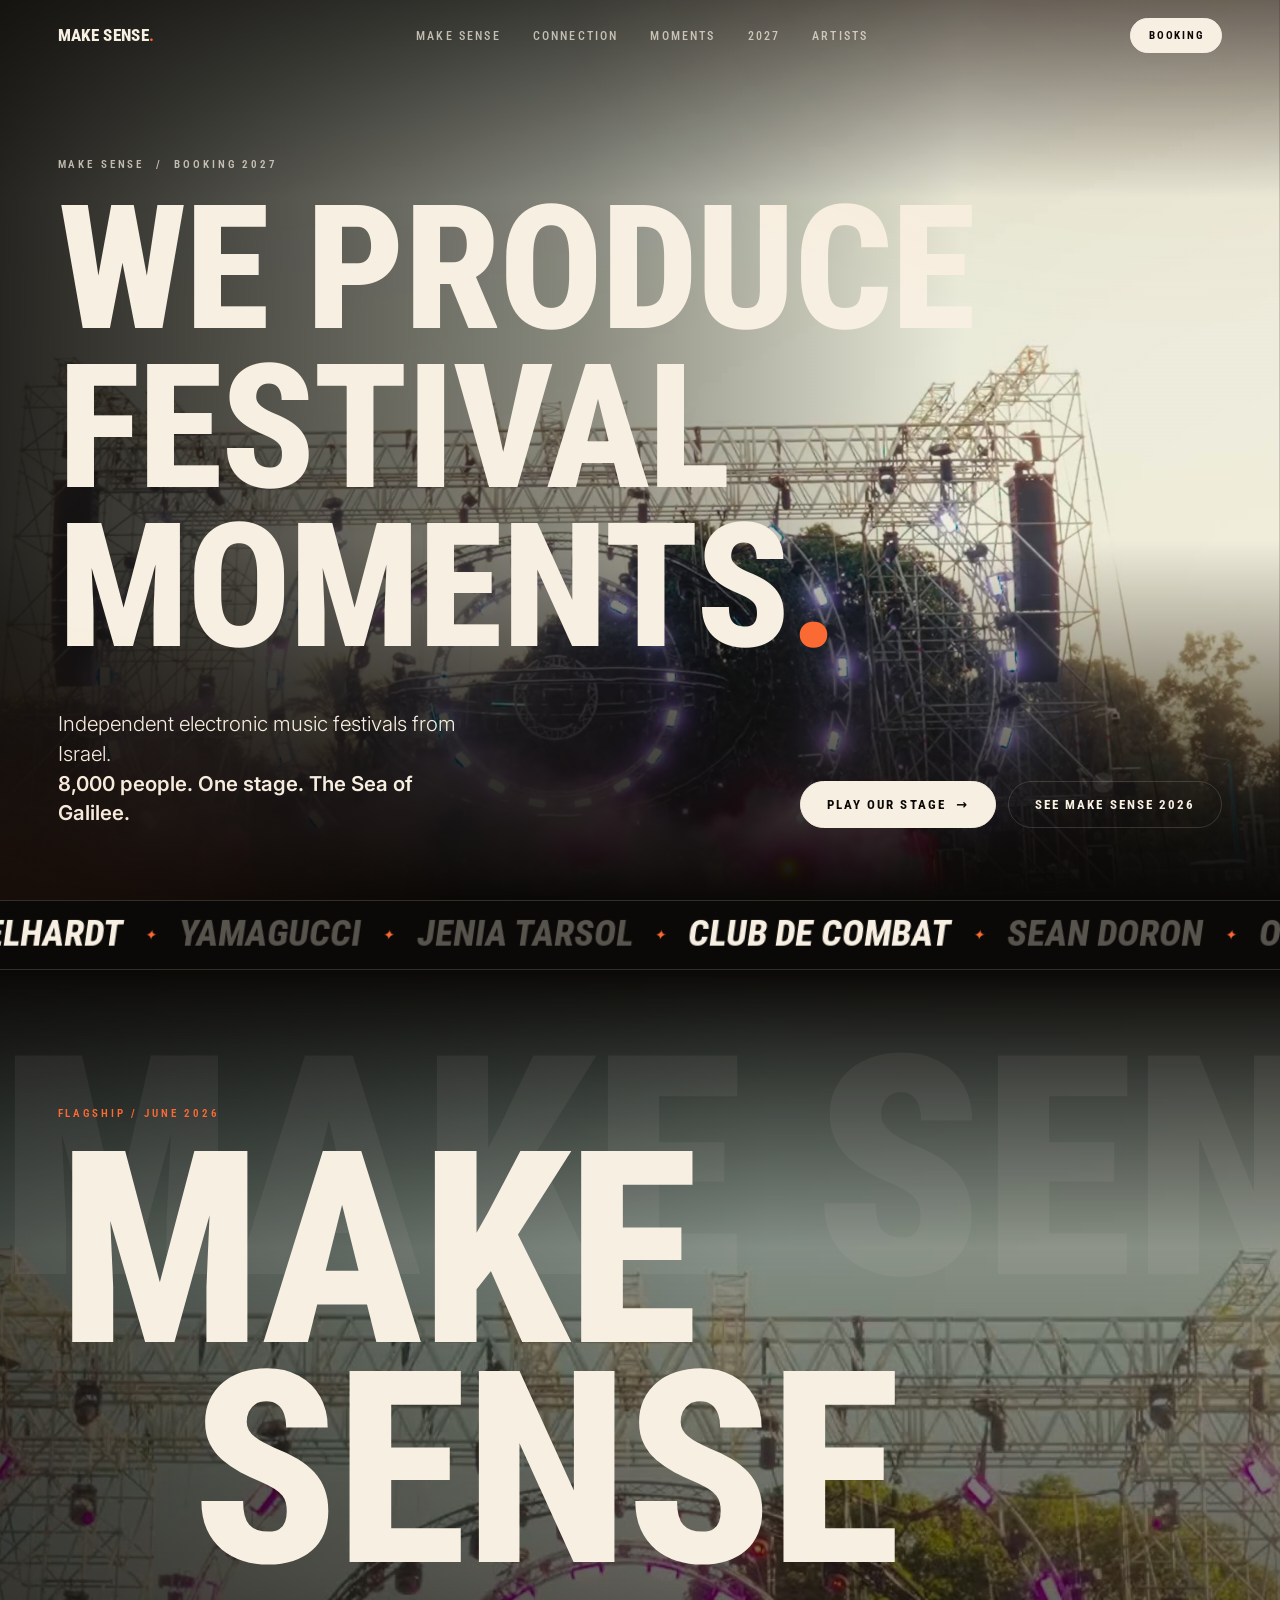
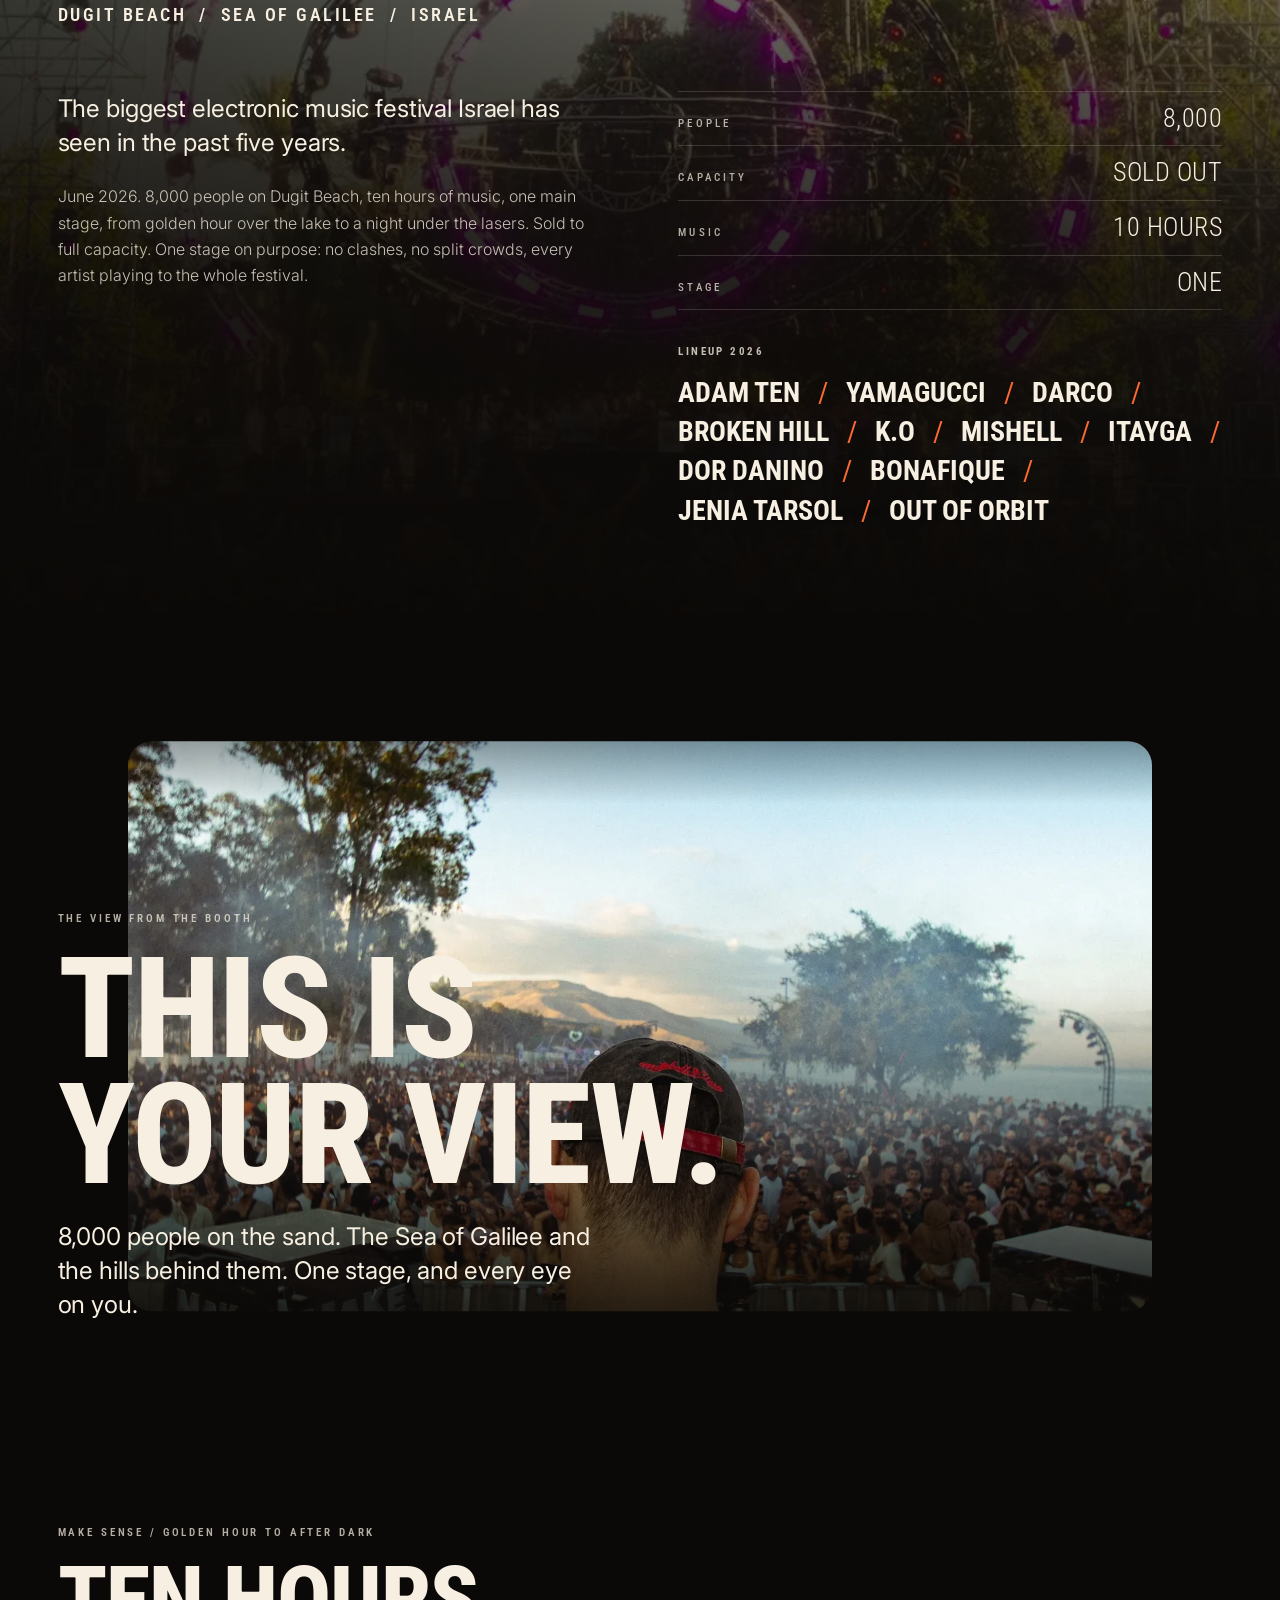
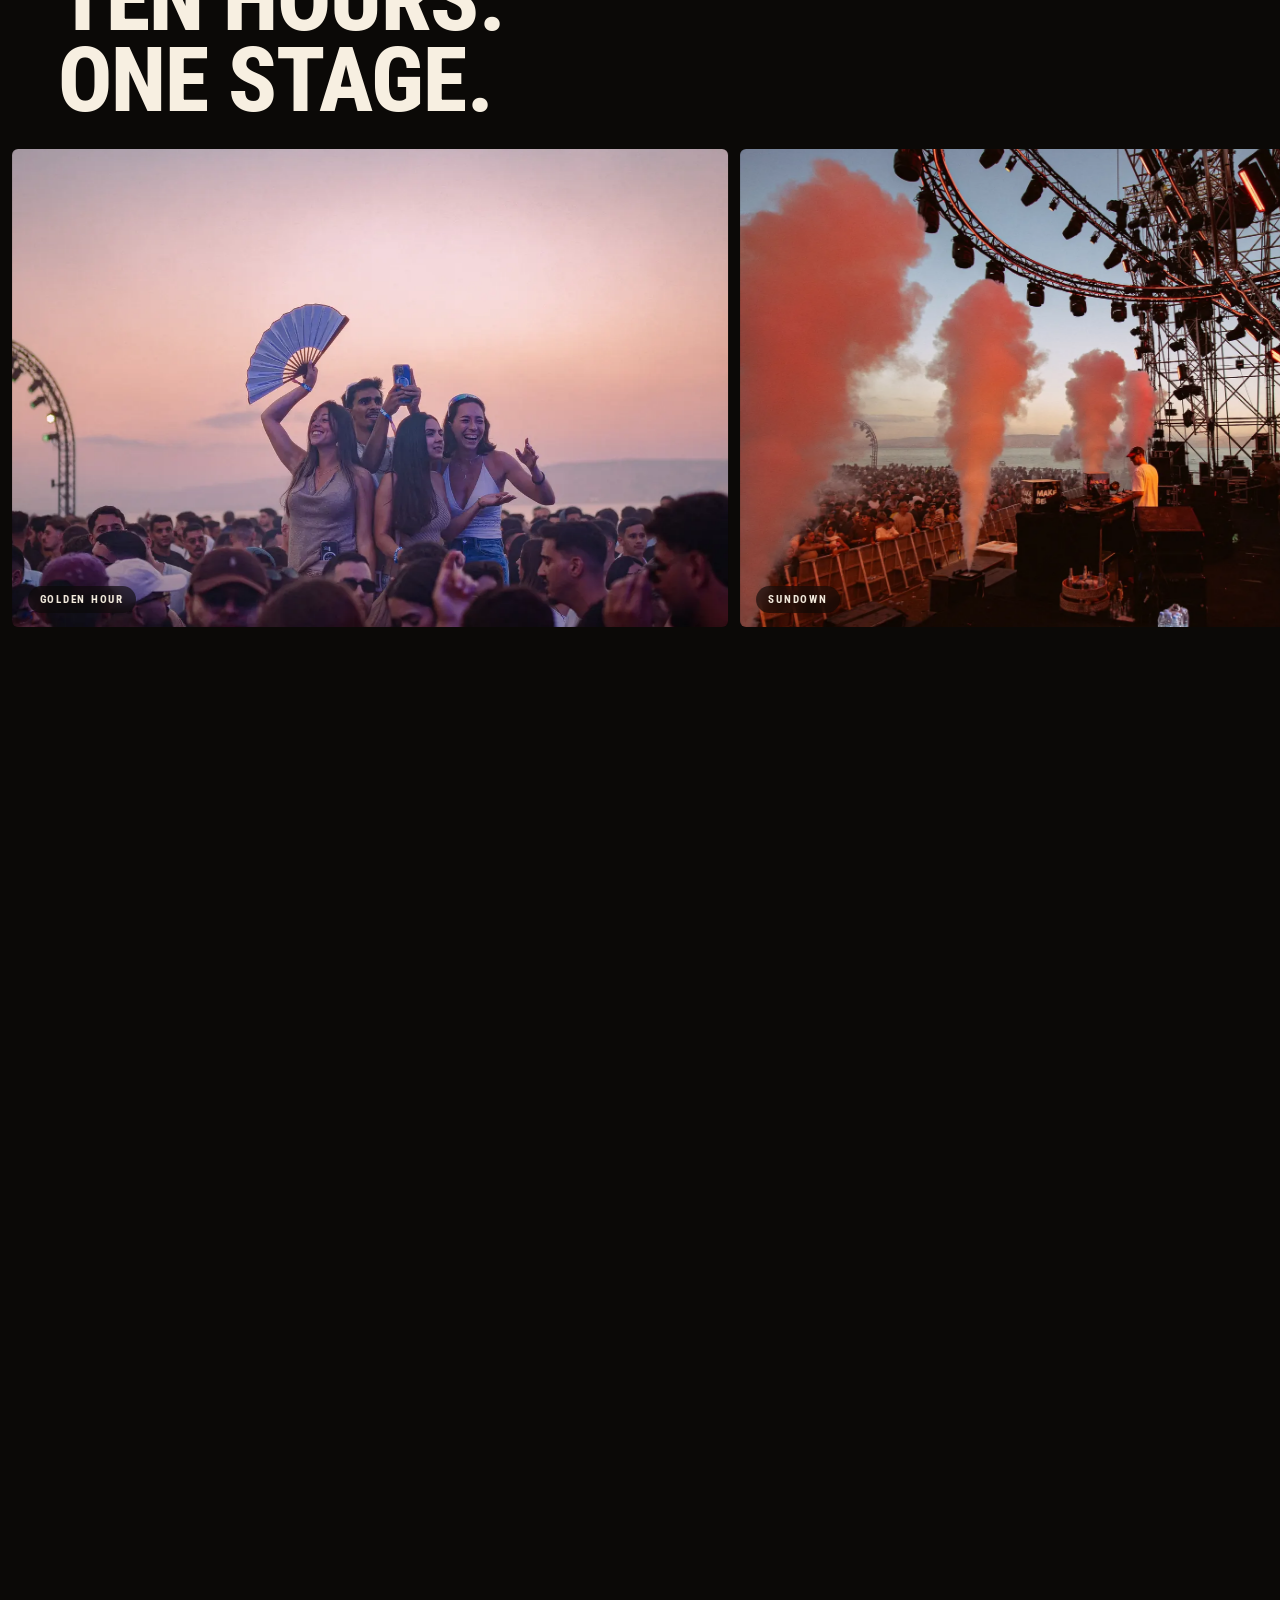
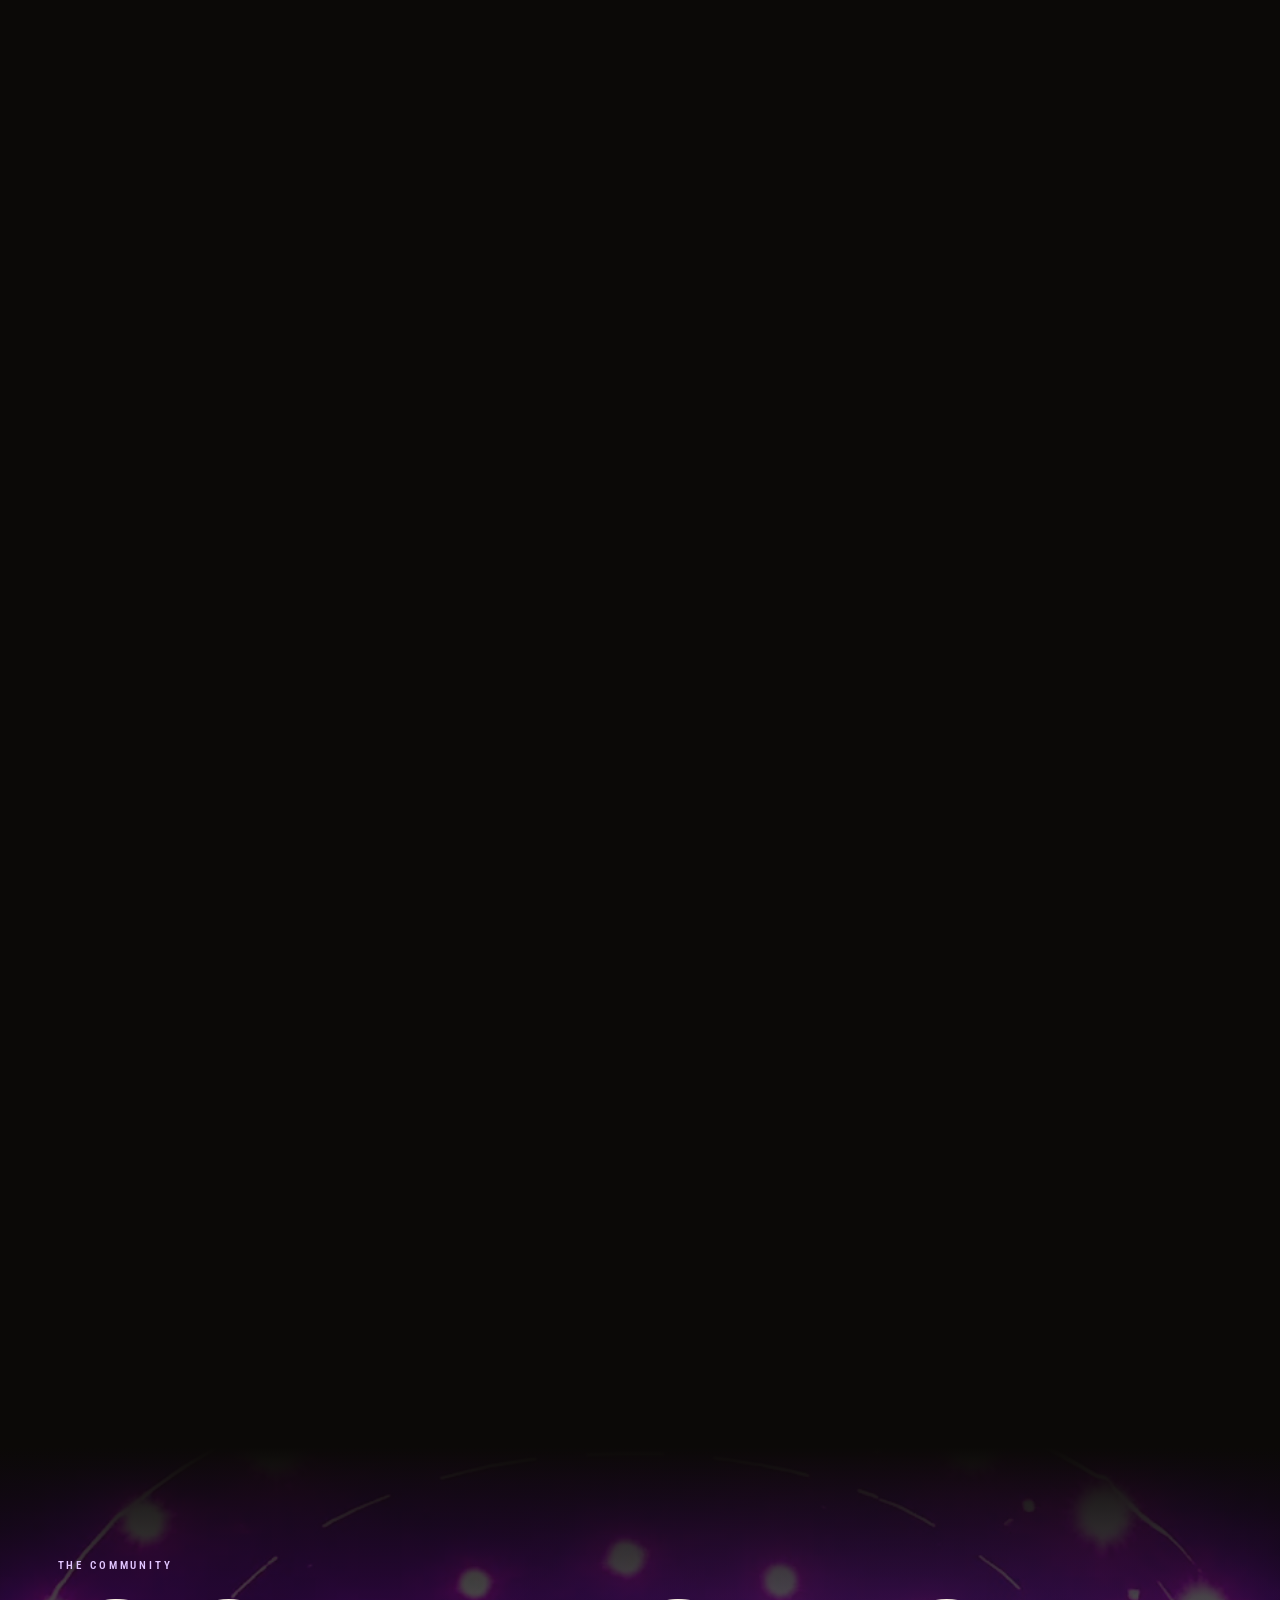
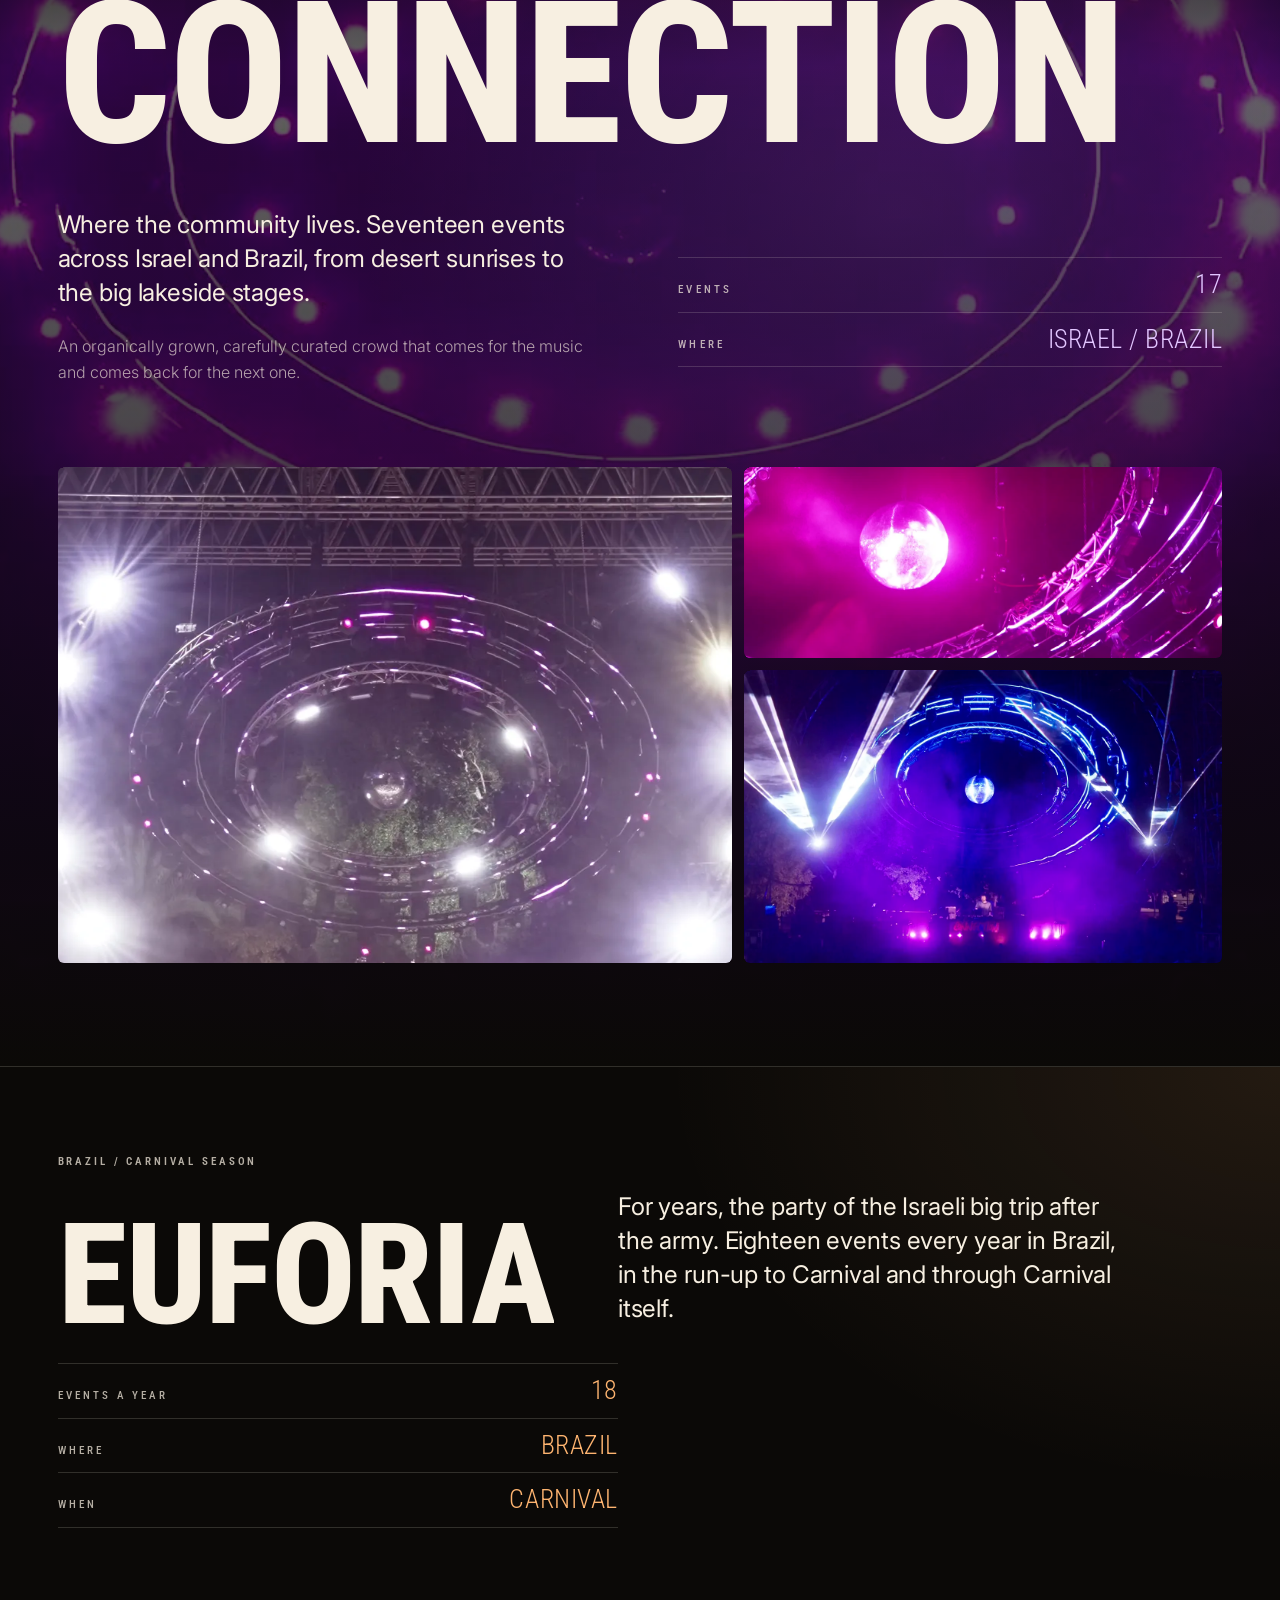
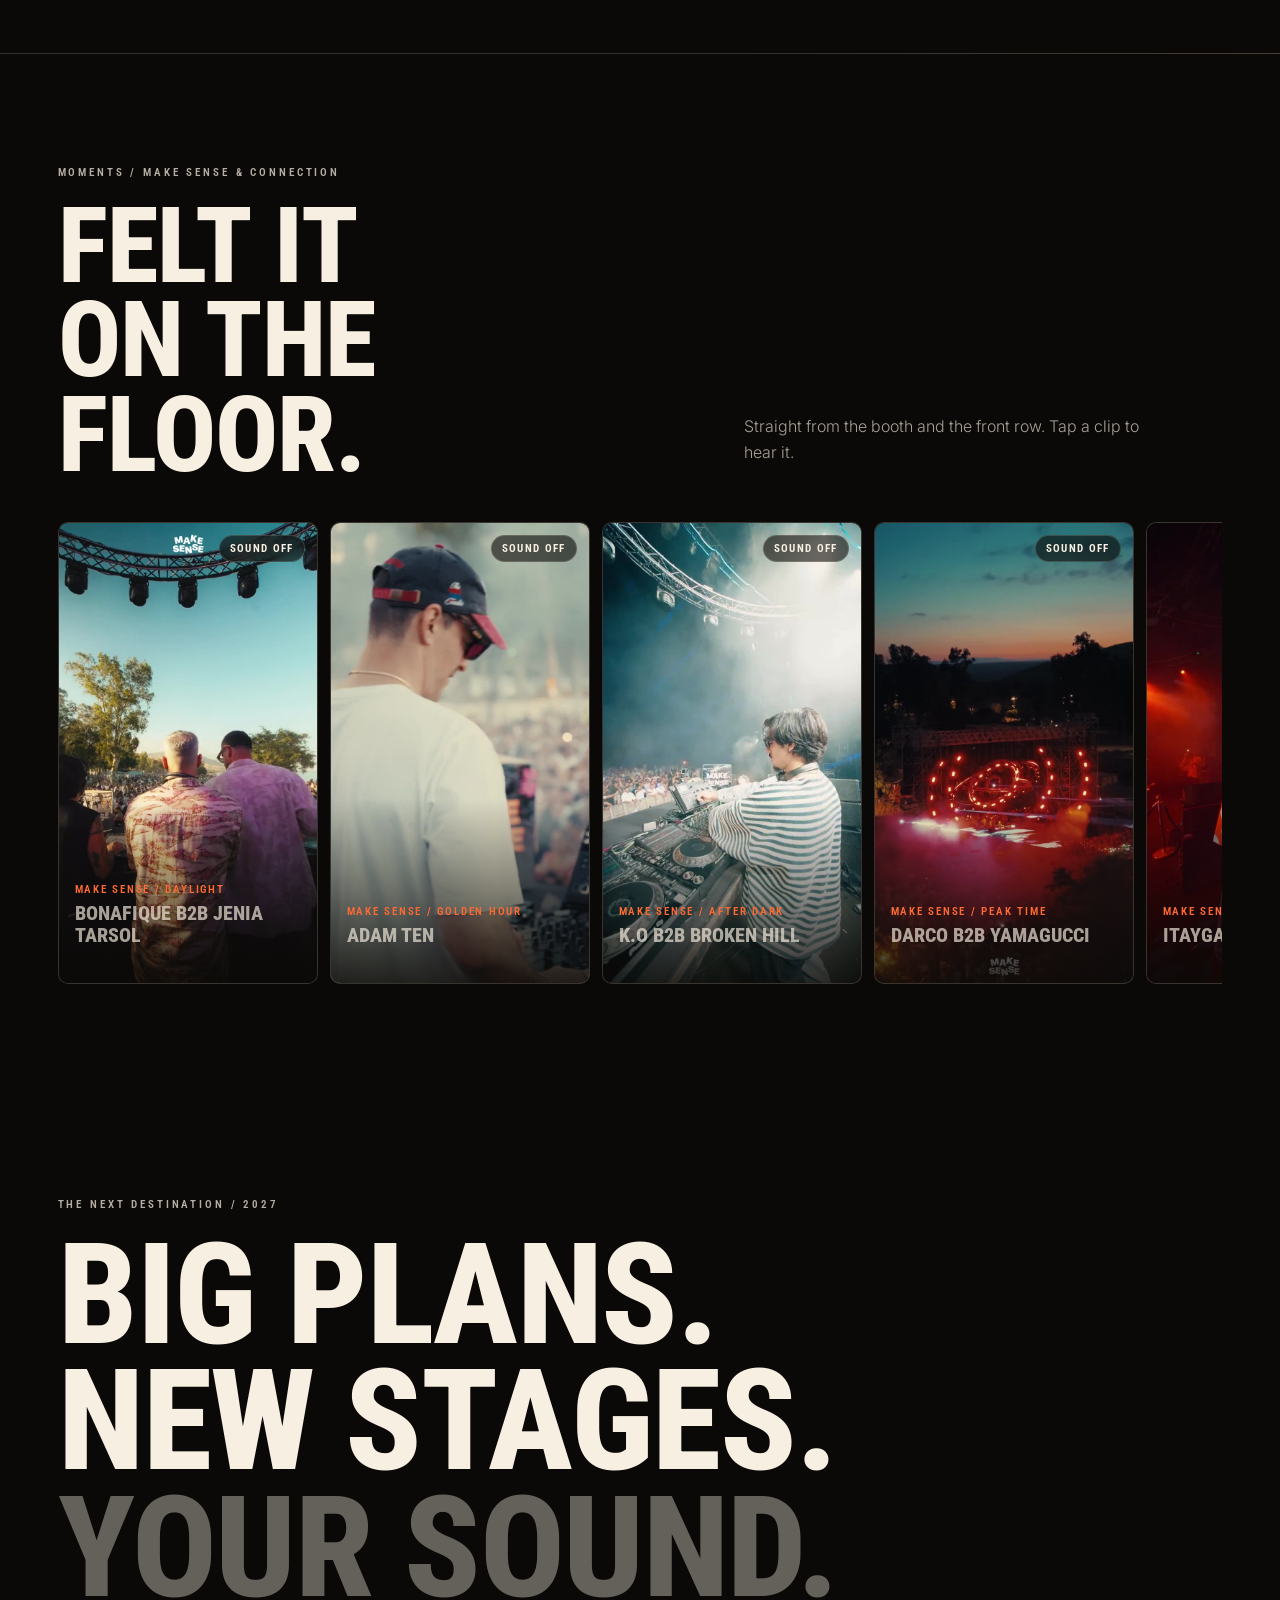
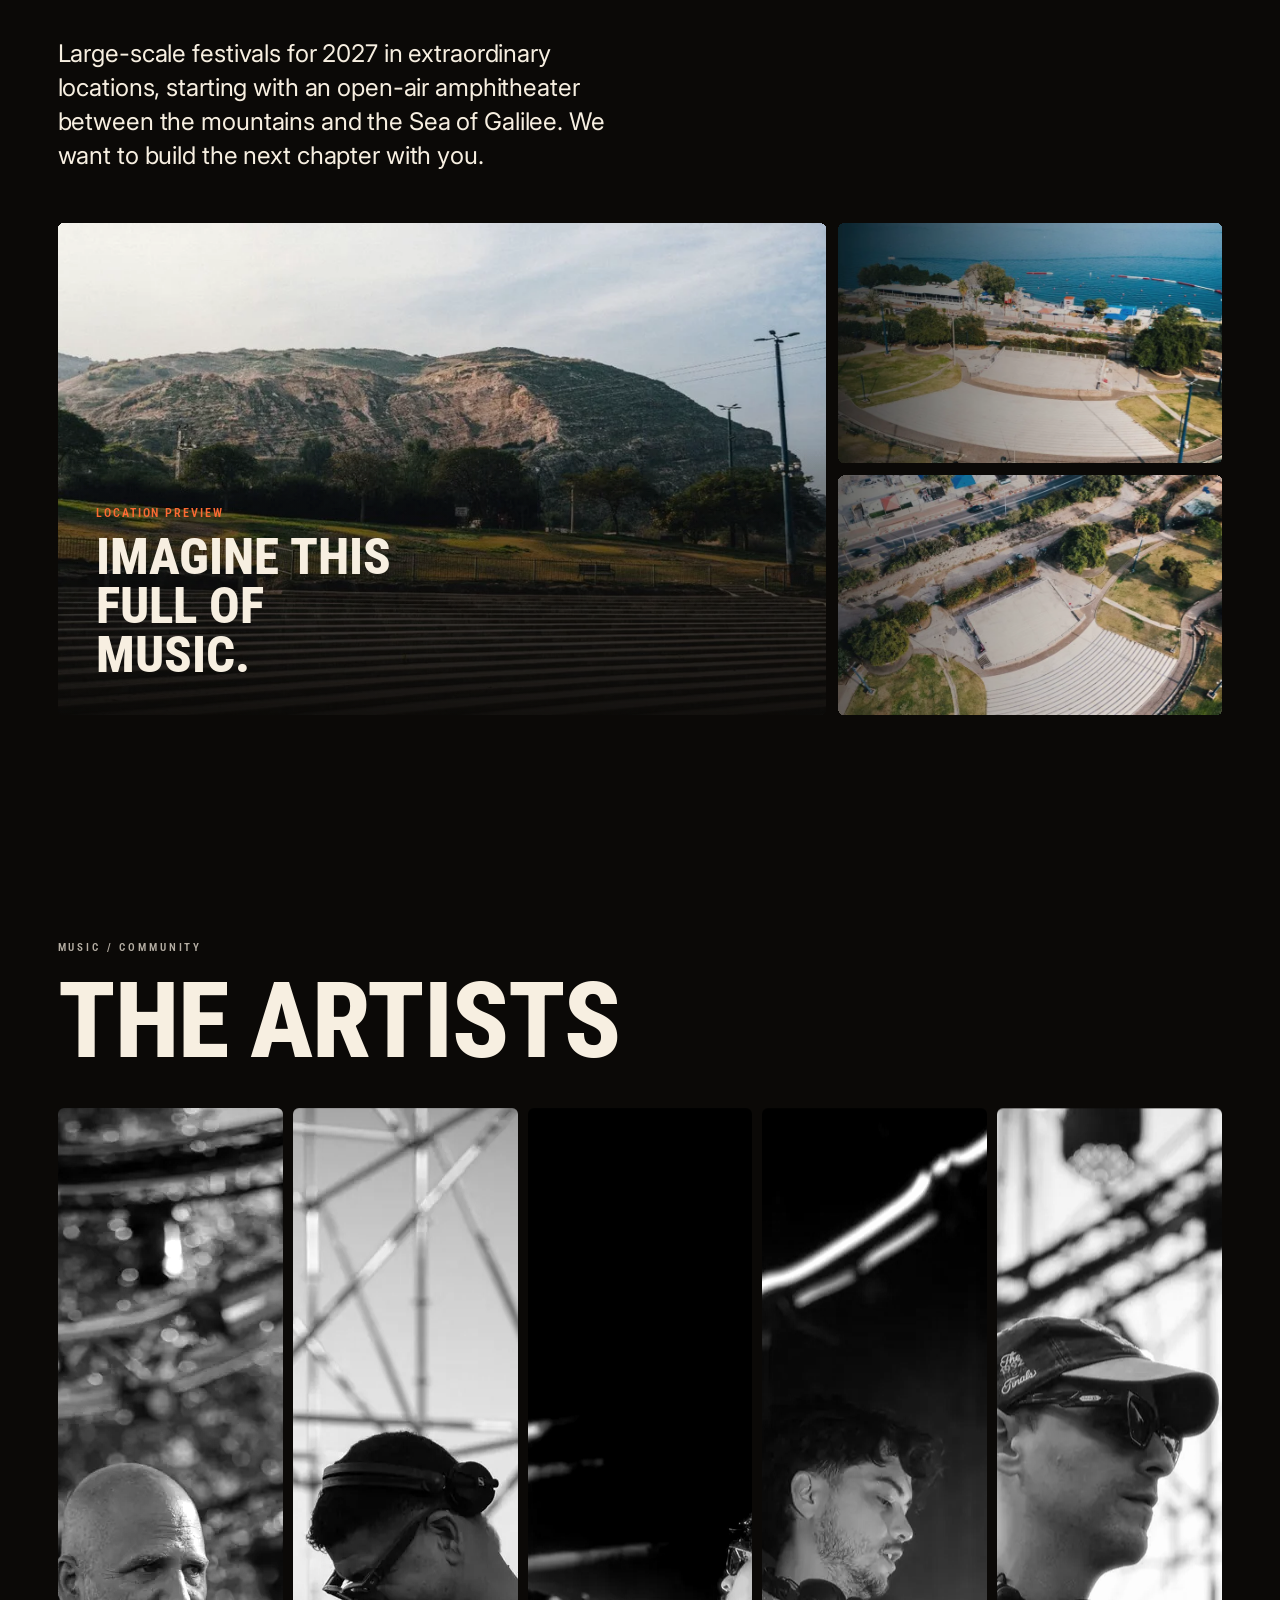
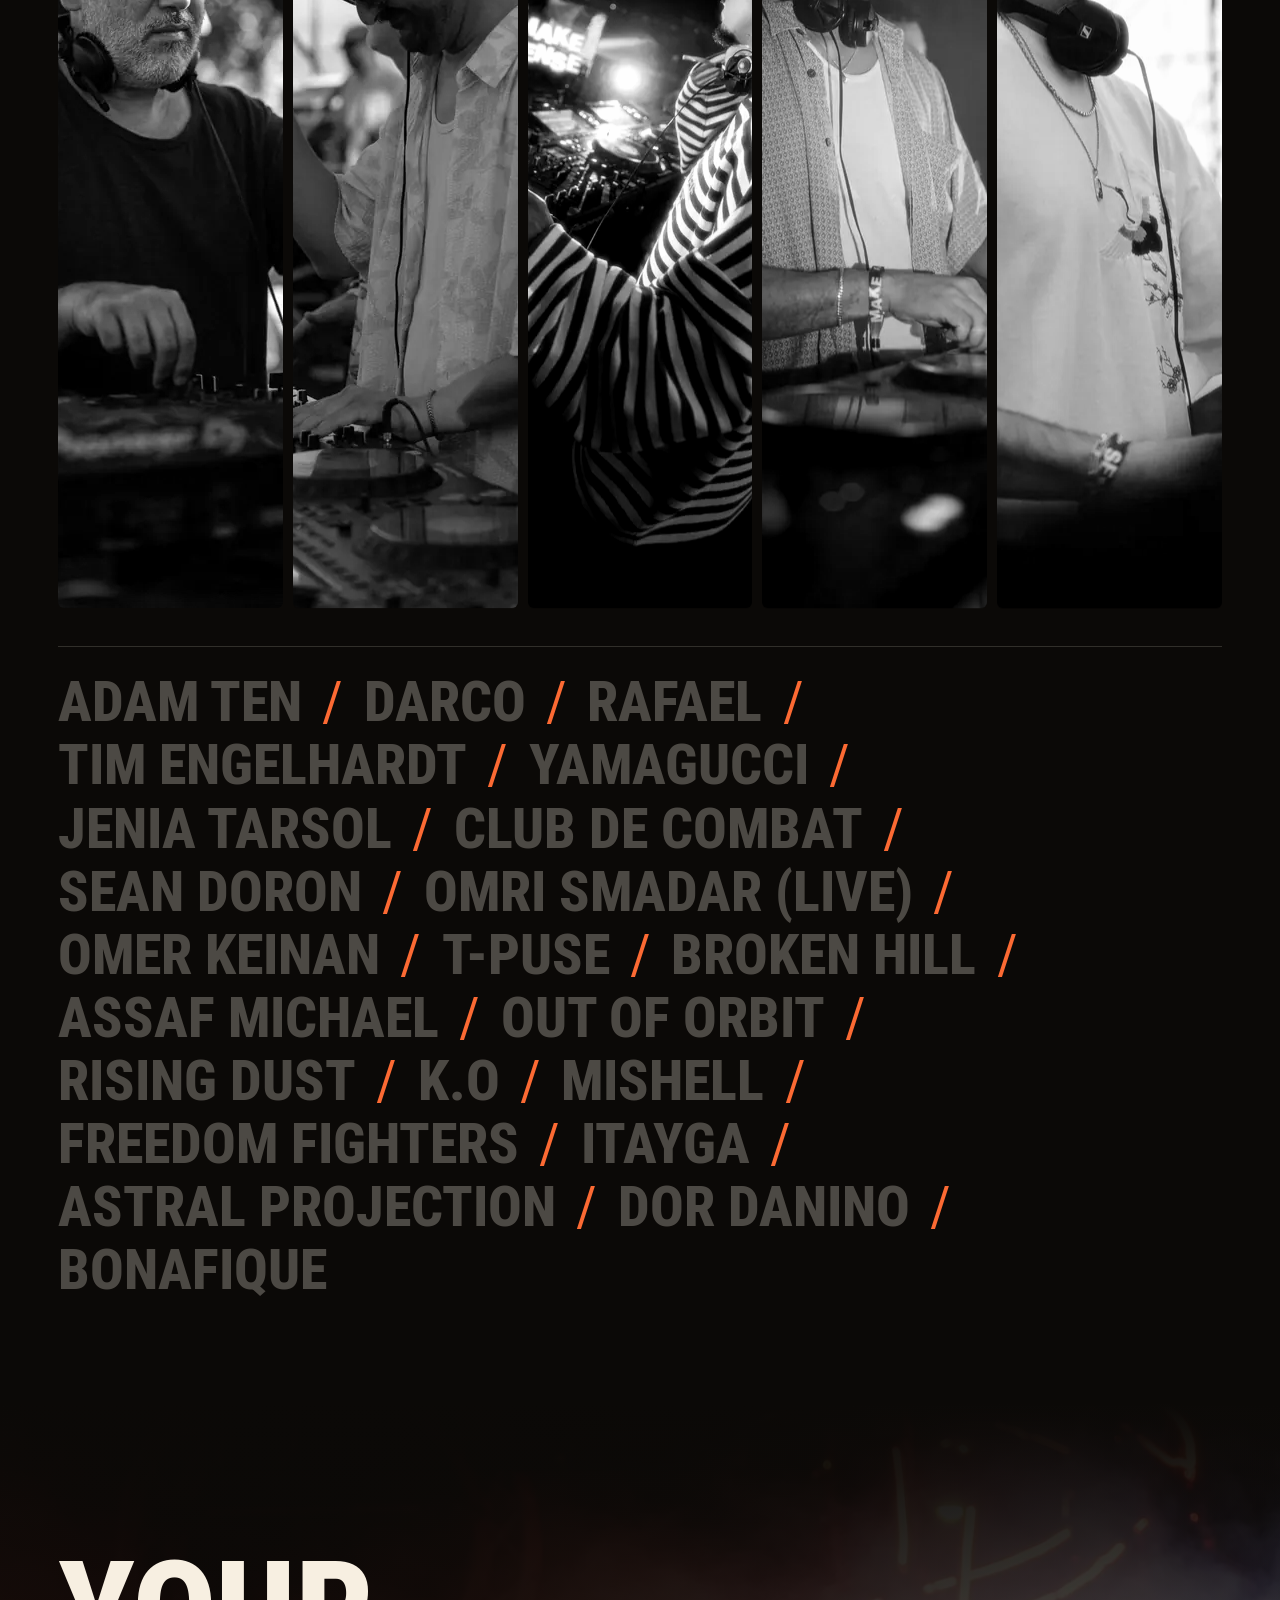
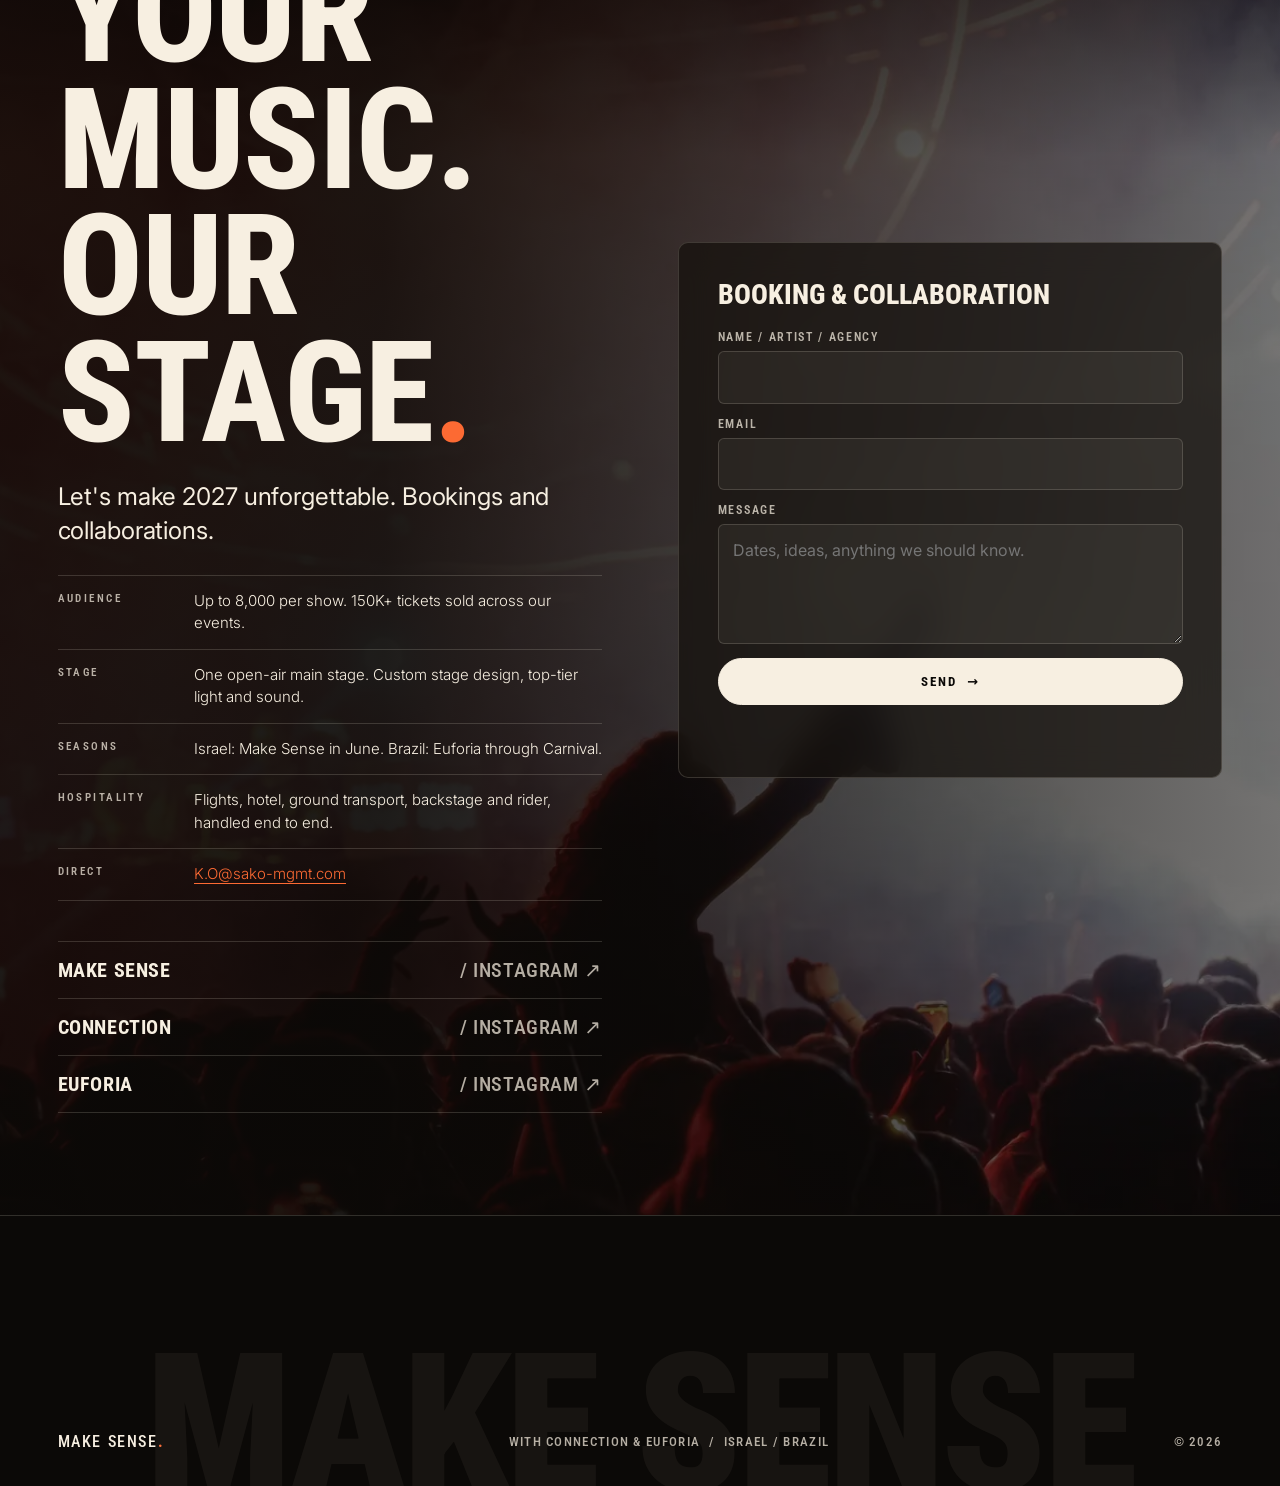
==== connection/index.html @ 3f24f648 "Point the share image at the new address" ====
<!doctype html>
<html lang="en">
<head>
  <meta charset="utf-8">
  <meta name="viewport" content="width=device-width, initial-scale=1, viewport-fit=cover">
  <title>Make Sense — Festival Producers, Israel</title>
  <meta name="description" content="Make Sense: independent electronic music festivals from Israel, with Connection and Euforia. 8,000 people on the shore of the Sea of Galilee. Booking for 2027.">
  <meta name="theme-color" content="#0b0907">
  <meta property="og:type" content="website">
  <meta property="og:site_name" content="Make Sense">
  <meta property="og:title" content="Make Sense — We Produce Festival Moments">
  <meta property="og:description" content="Independent electronic music festivals from Israel. Booking for 2027.">
  <meta property="og:image" content="https://makesense-festival.vercel.app/media/og.jpg">
  <meta property="og:image:width" content="1200">
  <meta property="og:image:height" content="630">
  <meta name="twitter:card" content="summary_large_image">
  <link rel="preconnect" href="https://fonts.googleapis.com">
  <link rel="preconnect" href="https://fonts.gstatic.com" crossorigin>
  <link href="https://fonts.googleapis.com/css2?family=Roboto+Condensed:wght@400;500;700;800;900&family=Inter:wght@300;400;500;600&display=swap" rel="stylesheet">
  <link rel="icon" href="favicon.svg" type="image/svg+xml">
  <link rel="apple-touch-icon" href="apple-touch-icon.png">
  <meta name="twitter:title" content="Make Sense — We Produce Festival Moments">
  <meta name="twitter:description" content="Independent electronic music festivals from Israel. Booking for 2027.">
  <link rel="preload" as="image" href="media/hero-poster.jpg">
  <script>
    // Hold the hero for the intro only when motion is welcome; never leave the page hidden.
    if (!matchMedia("(prefers-reduced-motion: reduce)").matches) {
      document.documentElement.classList.add("motion-pending");
      setTimeout(function () { document.documentElement.classList.remove("motion-pending"); }, 4000);
    }
  </script>
  <link rel="stylesheet" href="styles.css">
  <link rel="stylesheet" href="motion.css">
</head>
<body>

  <div class="loader" id="loader" aria-hidden="true">
    <div class="loader-panel"></div>
  </div>


  <nav class="nav" id="nav">
    <a class="brandline wordmark" href="#top" aria-label="Make Sense, back to top">Make Sense<b class="dot">.</b></a>
    <div class="nav-links">
      <a href="#makesense">Make Sense</a>
      <a href="#connection">Connection</a>
      <a href="#moments">Moments</a>
            <a href="#2027">2027</a>
      <a href="#artists">Artists</a>
    </div>
    <a class="btn btn-sm" href="#contact">Booking</a>
  </nav>

  <header class="hero" id="top">
    <div class="hero-frame" id="heroFrame">
      <div class="hero-media" aria-hidden="true">
        <video id="heroVideo" muted loop playsinline preload="auto" poster="media/hero-poster.jpg"
          data-desktop="media/hero.mp4" data-mobile="media/hero-mobile.mp4"></video>
      </div>
      <div class="hero-shade" aria-hidden="true"></div>
    </div>

    <div class="hero-inner wrap" id="heroInner">
      <p class="tag hero-tag">Make Sense &nbsp;/&nbsp; Booking 2027</p>
      <h1 class="display hero-title" id="heroTitle">
        <span class="line"><span>We produce</span></span>
        <span class="line"><span>festival</span></span>
        <span class="line"><span>moments<b class="dot">.</b></span></span>
      </h1>
      <div class="hero-foot">
        <p class="lede">Independent electronic music festivals from Israel.<br><strong>8,000 people. One stage. The Sea of Galilee.</strong></p>
        <div class="cta-row">
          <a class="btn" href="#contact">Play our stage <span aria-hidden="true">→</span></a>
          <a class="btn btn-ghost" href="#makesense">See Make Sense 2026</a>
        </div>
      </div>
    </div>
  </header>

  <div class="marquee" aria-hidden="true">
    <div class="marquee-track" id="marquee"></div>
  </div>

  <main>
    <section class="section ms" id="makesense">
      <div class="ms-media" aria-hidden="true">
        <video id="msVideo" muted playsinline preload="none" poster="media/ms-scrub-poster.jpg"
          data-desktop="media/ms-scrub.mp4" data-mobile="media/ms-scrub-mobile.mp4"
          data-mobile-poster="media/ms-scrub-mobile-poster.jpg" disablepictureinpicture></video>
      </div>
      <div class="ms-shade" aria-hidden="true"></div>

      <div class="ms-giant" aria-hidden="true"><span id="msGiant">Make Sense — Make Sense — Make Sense —</span></div>

      <div class="wrap ms-inner">
        <div class="ms-head">
          <p class="tag tag-ember reveal">Flagship / June 2026</p>
          <h2 class="display ms-title" aria-label="Make Sense Festival" data-split>
            <span>Make</span><span>Sense</span>
          </h2>
          <p class="ms-where reveal">Dugit Beach &nbsp;/&nbsp; Sea of Galilee &nbsp;/&nbsp; Israel</p>
        </div>

        <div class="ms-body grid-2">
          <div class="reveal">
            <p class="big">The biggest electronic music festival Israel has seen in the past five years.</p>
            <p>June 2026. 8,000 people on Dugit Beach, ten hours of music, one main stage, from golden hour over the lake to a night under the lasers. Sold to full capacity. One stage on purpose: no clashes, no split crowds, every artist playing to the whole festival.</p>
          </div>

          <div class="ms-facts">
            <dl class="factline reveal">
              <div><dt>People</dt><dd>8,000</dd></div>
              <div><dt>Capacity</dt><dd>Sold out</dd></div>
              <div><dt>Music</dt><dd>10 hours</dd></div>
              <div><dt>Stage</dt><dd>One</dd></div>
            </dl>

            <div class="lineup reveal">
              <p class="lineup-label">Lineup 2026</p>
              <ul id="msLineup"></ul>
            </div>
          </div>
        </div>
      </div>
    </section>

    <section class="booth" id="booth" aria-label="The view from our stage">
      <div class="booth-clip" id="boothClip">
        <img class="booth-img" id="boothImg" src="media/booth.webp" alt="View from the DJ booth at Make Sense: thousands of people on the beach with the Sea of Galilee and the hills behind them" loading="lazy" width="2400" height="1467">
      </div>
      <div class="booth-shade" aria-hidden="true"></div>
      <div class="wrap booth-inner">
        <p class="tag reveal">The view from the booth</p>
        <h2 class="display h-xxl" data-split>This is<br>your view.</h2>
        <p class="big reveal">8,000 people on the sand. The Sea of Galilee and the hills behind them. One stage, and every eye on you.</p>
      </div>
    </section>

    <section class="gallery" id="gallery" aria-label="Make Sense 2026 photo gallery">
      <div class="gallery-pin" id="galleryPin">
        <div class="wrap gallery-head">
          <p class="tag reveal">Make Sense / Golden hour to after dark</p>
          <h2 class="display h-xl" data-split>Ten hours.<br>One stage.</h2>
        </div>
        <div class="film" id="film" tabindex="0" aria-label="Scrollable photo strip">
          <figure class="f-l"><img src="media/fans-sunset.webp" alt="Fans with a hand fan at sunset over the lake" loading="lazy" width="1600" height="978"><figcaption>Golden hour</figcaption></figure>
          <figure class="f-l"><img src="media/co2-sunset.webp" alt="CO2 jets firing beside the DJ booth at sunset" loading="lazy" width="2000" height="1223"><figcaption>Sundown</figcaption></figure>
          <figure class="f-l"><img src="media/b2b-lake.webp" alt="DJs playing back to back with the lake behind the crowd" loading="lazy" width="1800" height="1100"><figcaption>B2B by the lake</figcaption></figure>
          <figure class="f-l"><img src="media/stage-ring.webp" alt="The ring stage lit red and purple at night" loading="lazy" width="1800" height="1100"><figcaption>The ring stage</figcaption></figure>
          <figure class="f-l"><img src="media/night-smoke.webp" alt="Hands up in the smoke under the stage lights" loading="lazy" width="1800" height="1100"><figcaption>After dark</figcaption></figure>
          <figure class="f-l"><img src="media/crowd-rail.webp" alt="Crowd dancing at the barrier" loading="lazy" width="1600" height="978"><figcaption>8,000 strong</figcaption></figure>
          <figure class="f-l"><img src="media/brand-cube.webp" alt="DJ playing next to the Make Sense light cube" loading="lazy" width="1600" height="978"><figcaption>Make Sense</figcaption></figure>
        </div>
        <div class="wrap film-ctrl">
          <button class="film-btn" data-dir="-1" aria-label="Previous photos">←</button>
          <button class="film-btn" data-dir="1" aria-label="Next photos">→</button>
        </div>
      </div>
    </section>

    <section class="section conn" id="connection">
      <div class="conn-media" aria-hidden="true">
        <video id="connVideo" muted loop playsinline preload="none" poster="media/connection-loop.jpg" data-src="media/connection-loop.mp4"></video>
      </div>
      <div class="conn-shade" aria-hidden="true"></div>

      <div class="wrap conn-inner">
        <p class="tag tag-violet reveal">The community</p>
        <h2 class="display conn-title" data-split>Connection</h2>

        <div class="grid-2 conn-body">
          <div class="reveal">
            <p class="big">Where the community lives. Seventeen events across Israel and Brazil, from desert sunrises to the big lakeside stages.</p>
            <p>An organically grown, carefully curated crowd that comes for the music and comes back for the next one.</p>
          </div>
          <dl class="factline factline-violet reveal">
            <div><dt>Events</dt><dd>17</dd></div>
            <div><dt>Where</dt><dd>Israel / Brazil</dd></div>
          </dl>
        </div>

        <div class="conn-grid">
          <figure class="cg-a" data-clip><img src="media/conn-lights.webp" alt="Connection stage with white lights over the crowd" loading="lazy" width="1400" height="1050" data-parallax="8"></figure>
          <figure class="cg-b" data-clip><img src="media/conn-ring.webp" alt="Purple ring truss with a mirror ball" loading="lazy" width="1400" height="1050" data-parallax="-10"></figure>
          <figure class="cg-c" data-clip><img src="media/conn-disco.webp" alt="Lasers over the Connection stage" loading="lazy" width="1400" height="1050" data-parallax="6"></figure>
        </div>
      </div>
    </section>

    <section class="euforia" id="euforia">
      <div class="wrap euforia-inner">
        <p class="tag reveal">Brazil / Carnival season</p>
        <h2 class="display euforia-title" data-split>Euforia</h2>
        <p class="big reveal">For years, the party of the Israeli big trip after the army. Eighteen events every year in Brazil, in the run-up to Carnival and through Carnival itself.</p>
        <dl class="factline factline-gold euforia-facts reveal">
          <div><dt>Events a year</dt><dd>18</dd></div>
          <div><dt>Where</dt><dd>Brazil</dd></div>
          <div><dt>When</dt><dd>Carnival</dd></div>
        </dl>
      </div>
    </section>

    <section class="section moments" id="moments">
      <div class="wrap">
        <div class="moments-head">
          <div>
            <p class="tag reveal">Moments / Make Sense &amp; Connection</p>
            <h2 class="display h-xl" data-split>Felt it<br>on the floor.</h2>
          </div>
          <p class="reveal">Straight from the booth and the front row. Tap a clip to hear it.</p>
        </div>
        <div class="reels" id="reels"></div>
      </div>
    </section>



    <section class="section next" id="2027">
      <div class="wrap">
        <p class="tag reveal">The next destination / 2027</p>
        <h2 class="display h-xxl" data-split>Big plans.<br>New stages.<br><em>Your sound.</em></h2>
        <p class="big next-lede reveal">Large-scale festivals for 2027 in extraordinary locations, starting with an open-air amphitheater between the mountains and the Sea of Galilee. We want to build the next chapter with you.</p>
      </div>

      <div class="wrap venue">
        <figure class="venue-main" data-clip>
          <img src="media/galilee-amphi.webp" alt="An open-air amphitheater below the mountains near the Sea of Galilee" loading="lazy" width="960" height="540">
          <figcaption><span>Location preview</span>Imagine this full of music.</figcaption>
        </figure>
        <figure class="venue-side" data-clip>
          <img src="media/aerial-sea.webp" alt="Aerial view of the amphitheater on the shore of the Sea of Galilee" loading="lazy" width="960" height="540">
        </figure>
        <figure class="venue-side" data-clip>
          <img src="media/aerial-amphi.webp" alt="Aerial view of the amphitheater seating and stage" loading="lazy" width="960" height="540">
        </figure>
      </div>
    </section>

    <section class="section artists" id="artists">
      <div class="wrap">
        <p class="tag reveal">Music / Community</p>
        <h2 class="display h-xl" data-split>The artists</h2>
        <div class="portraits" aria-hidden="true">
          <img src="media/artist-hands.webp" alt="" loading="lazy" width="782" height="1100">
          <img src="media/artist-day.webp" alt="" loading="lazy" width="782" height="1100">
          <img src="media/artist-blue.webp" alt="" loading="lazy" width="782" height="1100">
          <img src="media/artist-red.webp" alt="" loading="lazy" width="782" height="1100">
          <img src="media/artist-cap.webp" alt="" loading="lazy" width="782" height="1100">
        </div>
        <ul class="artist-wall" id="artistWall"></ul>
      </div>
    </section>

    <section class="section contact" id="contact">
      <div class="contact-media" aria-hidden="true">
        <img src="media/night-red.webp" alt="" loading="lazy" width="2400" height="1467" data-parallax="-10">
      </div>
      <div class="contact-shade" aria-hidden="true"></div>
      <div class="wrap grid-2 contact-inner">
        <div>
          <p class="tag reveal">Let us build it together</p>
          <h2 class="display h-xxl" data-split>Your music.<br>Our stage<b class="dot">.</b></h2>
          <p class="big reveal">Let's make 2027 unforgettable. Bookings and collaborations.</p>
          <dl class="spec reveal">
            <div><dt>Audience</dt><dd>Up to 8,000 per show. 150K+ tickets sold across our events.</dd></div>
            <div><dt>Stage</dt><dd>One open-air main stage. Custom stage design, top-tier light and sound.</dd></div>
            <div><dt>Seasons</dt><dd>Israel: Make Sense in June. Brazil: Euforia through Carnival.</dd></div>
            <div><dt>Hospitality</dt><dd>Flights, hotel, ground transport, backstage and rider, handled end to end.</dd></div>
            <div><dt>Direct</dt><dd><a class="spec-mail" href="mailto:K.O@sako-mgmt.com">K.O@sako-mgmt.com</a></dd></div>
          </dl>
          <ul class="socials reveal">
            <li><a id="igMakesense" href="#" target="_blank" rel="noopener">Make Sense <span>/ Instagram ↗</span></a></li>
            <li><a id="igConnection" href="#" target="_blank" rel="noopener">Connection <span>/ Instagram ↗</span></a></li>
            <li><a id="igEuforia" href="#" target="_blank" rel="noopener">Euforia <span>/ Instagram ↗</span></a></li>
          </ul>
        </div>

        <form class="form reveal" id="bookingForm" novalidate>
          <p class="form-title">Booking &amp; collaboration</p>
          <label class="full"><span>Name / Artist / Agency</span><input name="name" required autocomplete="name"></label>
          <label class="full"><span>Email</span><input name="email" type="email" required autocomplete="email"></label>
          <label class="full"><span>Message</span><textarea name="message" rows="4" placeholder="Dates, ideas, anything we should know."></textarea></label>
          <button class="btn full" type="submit">Send <span aria-hidden="true">→</span></button>
          <p class="form-note" id="formNote" role="status"></p>
        </form>
      </div>
    </section>
  </main>

  <footer class="footer">
    <div class="footer-giant" aria-hidden="true"><span>Make Sense</span></div>
    <div class="wrap footer-inner">
      <p class="brandline wordmark">Make Sense<b class="dot">.</b></p>
      <p>With Connection &amp; Euforia &nbsp;/&nbsp; Israel / Brazil</p>
      <p>© <span id="year">2026</span></p>
    </div>
  </footer>

  <script src="vendor/gsap.min.js" defer></script>
  <script src="vendor/ScrollTrigger.min.js" defer></script>
  <script src="vendor/lenis.min.js" defer></script>
  <script src="main.js" defer></script>
  <script src="motion.js" defer></script>
</body>
</html>
---- connection/styles.css ----
:root {
  --bg: #0b0907;
  --bg-2: #14100c;
  --cream: #f7efe1;
  --cream-dim: rgba(247, 239, 225, .72);
  --cream-faint: rgba(247, 239, 225, .14);
  --ember: #ff6a2b;
  --ember-2: #ffb36b;
  /* ambient accent: ember by default, shifted per brand while scrolling (motion.js) */
  --accent: #ff6a2b;
  --accent-2: #ffb36b;
  --glow: rgba(255, 106, 43, .07);
  --line: rgba(247, 239, 225, .16);
  --display: "Roboto Condensed", "Arial Narrow", system-ui, sans-serif;
  --body: "Inter", system-ui, -apple-system, "Segoe UI", sans-serif;
  --gutter: clamp(16px, 4.5vw, 64px);
  --ease: cubic-bezier(.2, .7, .1, 1);
}

*, *::before, *::after { box-sizing: border-box; }
html { scroll-behavior: smooth; -webkit-text-size-adjust: 100%; }
body {
  margin: 0;
  background: var(--bg);
  color: var(--cream);
  font: 400 16px/1.65 var(--body);
  -webkit-font-smoothing: antialiased;
  overflow-x: hidden;
}
img { display: block; max-width: 100%; }
a { color: inherit; }
::selection { background: var(--accent); color: var(--bg); }

.wrap { width: 100%; max-width: 1360px; margin: 0 auto; padding: 0 var(--gutter); }
.grid-2 { display: grid; grid-template-columns: 1fr 1fr; gap: clamp(32px, 6vw, 96px); align-items: start; }



/* ---------- type ---------- */
.display {
  font-family: var(--display);
  font-weight: 800;
  text-transform: uppercase;
  line-height: .9;
  letter-spacing: -.01em;
  margin: 0;
}
.h-xl { font-size: clamp(48px, 8.2vw, 128px); }
.h-xl + .big { margin-top: 28px; }
.h-xxl { font-size: clamp(56px, 11vw, 176px); }
.h-xxl em { font-style: normal; color: var(--accent); }
.dot { color: var(--accent); }
.big { font-size: clamp(19px, 1.9vw, 26px); line-height: 1.4; font-weight: 500; color: var(--cream); margin: 0 0 1em; }
p { color: var(--cream-dim); margin: 0 0 1.1em; }

.tag {
  display: inline-block;
  font: 700 13px/1 var(--display);
  letter-spacing: .08em;
  text-transform: uppercase;
  color: var(--bg);
  background: var(--cream);
  padding: 9px 14px;
  border-radius: 6px;
  margin: 0 0 28px;
}
.tag-ember { background: var(--accent); color: var(--bg); }

.btn {
  display: inline-flex; align-items: center; justify-content: center; gap: 10px;
  font: 700 15px/1 var(--display);
  letter-spacing: .08em; text-transform: uppercase; text-decoration: none;
  color: var(--bg); background: var(--cream);
  padding: 18px 26px; border: 1px solid var(--cream); border-radius: 999px;
  cursor: pointer;
  transition: background .3s var(--ease), color .3s var(--ease), border-color .3s var(--ease), transform .3s var(--ease);
}
.btn:hover { background: var(--accent); border-color: var(--accent); color: var(--bg); }
.btn:hover span { transform: translateX(4px); }
.btn span { transition: transform .3s var(--ease); }
.btn-ghost { background: transparent; color: var(--cream); border-color: var(--line); }
.btn-ghost:hover { background: var(--cream); border-color: var(--cream); }
.btn-sm { padding: 12px 18px; font-size: 13px; }
.btn:focus-visible, a:focus-visible, input:focus-visible, select:focus-visible, textarea:focus-visible {
  outline: 2px solid var(--accent); outline-offset: 3px;
}

/* ---------- nav ---------- */
.nav {
  position: fixed; top: 0; left: 0; right: 0; z-index: 50;
  display: flex; align-items: center; justify-content: space-between; gap: 24px;
  padding: 18px var(--gutter);
  transition: background .4s var(--ease), padding .4s var(--ease), border-color .4s var(--ease);
  border-bottom: 1px solid transparent;
}
.nav.scrolled {
  background: rgba(11, 9, 7, .78);
  background: color-mix(in srgb, var(--bg) 78%, transparent);
  backdrop-filter: blur(14px); -webkit-backdrop-filter: blur(14px);
  padding-top: 12px; padding-bottom: 12px;
  border-color: var(--line);
}
.brandline {
  display: flex; align-items: center; gap: 10px; flex-wrap: wrap;
  font: 700 15px/1 var(--display); letter-spacing: .04em; text-transform: uppercase;
  text-decoration: none; color: var(--cream); margin: 0;
}
.brandline i { font-style: normal; color: var(--accent); }
.nav-links { display: flex; gap: 32px; }
.nav-links a {
  font: 500 14px/1 var(--display); letter-spacing: .1em; text-transform: uppercase;
  text-decoration: none; color: var(--cream-dim); position: relative; padding: 6px 0;
}
.nav-links a::after {
  content: ""; position: absolute; left: 0; right: 100%; bottom: 0; height: 1px; background: var(--accent);
  transition: right .35s var(--ease);
}
.nav-links a:hover { color: var(--cream); }
.nav-links a:hover::after { right: 0; }

/* ---------- hero ---------- */
.hero { position: relative; min-height: 100svh; display: flex; flex-direction: column; justify-content: flex-end; overflow: hidden; }
.hero-media { position: absolute; inset: 0; }
.hero-media video { animation: none !important; transform: none !important; }
.hero-media img, .hero-media video {
  width: 100%; height: 100%; object-fit: cover; object-position: 60% 40%;
  transform: scale(1.12); animation: kenburns 22s var(--ease) forwards;
  filter: saturate(1.08) contrast(1.05);
}
@keyframes kenburns { to { transform: scale(1.02); } }
.hero-shade {
  position: absolute; inset: 0;
  background:
    linear-gradient(90deg, rgba(11,9,7,.88) 0%, rgba(11,9,7,.45) 45%, rgba(11,9,7,.05) 75%),
    linear-gradient(0deg, var(--bg) 0%, rgba(11,9,7,0) 40%),
    linear-gradient(180deg, rgba(11,9,7,.6) 0%, rgba(11,9,7,0) 22%);
}
.hero-inner { position: relative; padding-top: 140px; padding-bottom: 72px; }
.hero-title { font-size: clamp(64px, 13.5vw, 220px); margin-bottom: 40px; }
.hero-title .line { display: block; overflow: hidden; padding-bottom: .02em; }
.hero-title .line > span { display: inline-block; transform: translateY(105%); animation: rise 1.1s var(--ease) forwards; }
.hero-title .line:nth-child(2) > span { animation-delay: .12s; }
.hero-title .line:nth-child(3) > span { animation-delay: .24s; }
@keyframes rise { to { transform: none; } }
.hero-foot { display: flex; align-items: flex-end; justify-content: space-between; gap: 32px; flex-wrap: wrap; }
.lede { font-size: clamp(18px, 1.6vw, 22px); line-height: 1.45; color: var(--cream); margin: 0; max-width: 34ch; }
.lede strong { font-weight: 600; }
.cta-row { display: flex; gap: 12px; flex-wrap: wrap; }

/* ---------- marquee ---------- */
.marquee { border-block: 1px solid var(--line); overflow: hidden; background: var(--bg); padding: 22px 0; }
.marquee-track { display: flex; width: max-content; animation: marquee 60s linear infinite; }
.marquee-track span {
  font: 800 clamp(28px, 4vw, 52px)/1 var(--display); text-transform: uppercase; white-space: nowrap;
  padding: 0 28px; color: transparent; -webkit-text-stroke: 1px var(--cream-dim);
}
.marquee-track span:nth-child(3n+1) { color: var(--cream); -webkit-text-stroke: 0; }
.marquee-track b { color: var(--accent); font: 800 clamp(28px, 4vw, 52px)/1 var(--display); align-self: center; }
@keyframes marquee { to { transform: translateX(-50%); } }

/* ---------- sections ---------- */
.section { position: relative; padding: clamp(96px, 14vw, 200px) 0; }

/* make sense */
.ms { overflow: hidden; padding-top: clamp(120px, 16vw, 240px); }
.ms-media { position: absolute; inset: 0; }
.ms-media img, .ms-media video { width: 100%; height: 100%; object-fit: cover; display: block; filter: saturate(1.15); }
.ms-shade { position: absolute; inset: 0; background: linear-gradient(180deg, var(--bg) 0%, rgba(11,9,7,.35) 25%, rgba(11,9,7,.55) 55%, var(--bg) 92%); }
.ms-inner { position: relative; }
.ms-title { font-size: clamp(88px, 21vw, 340px); line-height: .82; display: flex; flex-direction: column; }
.ms-title > span:last-child { padding-left: .5em; }
.ms-where { font: 600 clamp(15px, 1.4vw, 19px)/1.4 var(--display); letter-spacing: .14em; text-transform: uppercase; color: var(--cream); margin: 28px 0 0; }
.ms-body { margin-top: clamp(72px, 10vw, 140px); }
.lineup-label { font: 700 12px/1 var(--display); letter-spacing: .16em; text-transform: uppercase; color: var(--accent); margin-bottom: 18px; }
.lineup ul { list-style: none; margin: 0; padding: 0; display: flex; flex-wrap: wrap; gap: 4px 18px; }
.lineup li { font: 700 clamp(22px, 2.2vw, 30px)/1.25 var(--display); text-transform: uppercase; }

.lineup li:not(:last-child)::after { content: "/"; color: var(--accent); margin-left: 18px; font-weight: 400; }

/* record */

/* production */

/* 2027 */
.next-lede { max-width: 40ch; margin-top: 40px; }
.venue { display: grid; grid-template-columns: 2fr 1fr; grid-template-rows: auto auto auto; gap: 12px; margin-top: clamp(56px, 7vw, 96px); }
.venue figure { margin: 0; overflow: hidden; border-radius: 4px; position: relative; }
.venue img { width: 100%; height: 100%; object-fit: cover; transition: transform 1.2s var(--ease); }
.venue figure:hover img { transform: scale(1.04); }
.venue-main { grid-row: 1 / 3; min-height: 520px; }
.venue-main::after { content: ""; position: absolute; inset: 0; background: linear-gradient(0deg, rgba(11,9,7,.85), transparent 55%); }
.venue-main figcaption {
  position: absolute; left: clamp(20px, 3vw, 40px); bottom: clamp(20px, 3vw, 36px); z-index: 1;
  font: 800 clamp(30px, 4vw, 60px)/.95 var(--display); text-transform: uppercase; max-width: 12ch;
}
.venue-main figcaption span { display: block; font: 600 12px/1 var(--display); letter-spacing: .16em; color: var(--accent); margin-bottom: 14px; }
.venue-side { aspect-ratio: 16 / 10; }

/* artists */
.artist-wall { list-style: none; margin: clamp(40px, 5vw, 72px) 0 0; padding: 0; display: flex; flex-wrap: wrap; align-items: baseline; gap: 0 clamp(14px, 1.6vw, 26px); border-top: 1px solid var(--line); padding-top: 32px; }
.artist-wall li {
  font: 800 clamp(30px, 4.4vw, 68px)/1.12 var(--display); text-transform: uppercase;
  color: transparent; -webkit-text-stroke: 1px rgba(247,239,225,.55);
  transition: color .3s var(--ease), -webkit-text-stroke-color .3s var(--ease);
  cursor: default;
}
.artist-wall li:nth-child(4n+1) { color: var(--cream); -webkit-text-stroke-color: transparent; }
.artist-wall li:hover { color: var(--accent); -webkit-text-stroke-color: transparent; }
.artist-wall li:not(:last-child)::after { content: "/"; color: var(--accent); -webkit-text-stroke: 0; margin-left: clamp(14px, 1.6vw, 26px); font-weight: 400; }

/* contact */
.contact { overflow: hidden; }
.contact-media { position: absolute; inset: 0; }
.contact-media img { width: 100%; height: 100%; object-fit: cover; }
.contact-shade { position: absolute; inset: 0; background: linear-gradient(90deg, rgba(11,9,7,.92) 30%, rgba(11,9,7,.55)), linear-gradient(180deg, var(--bg), transparent 25%); }
.contact-inner { position: relative; align-items: center; }
.socials { list-style: none; padding: 0; margin: 40px 0 0; border-top: 1px solid var(--line); }
.socials a { display: flex; justify-content: space-between; padding: 18px 0; border-bottom: 1px solid var(--line); text-decoration: none; font: 700 20px/1 var(--display); text-transform: uppercase; letter-spacing: .03em; transition: color .3s var(--ease), padding .3s var(--ease); }
.socials a span { color: var(--cream-dim); font-weight: 500; }
.socials a:hover { color: var(--accent); padding-left: 8px; }

.form {
  display: grid; grid-template-columns: 1fr 1fr; gap: 14px;
  background: rgba(20, 16, 12, .72); backdrop-filter: blur(16px); -webkit-backdrop-filter: blur(16px);
  border: 1px solid var(--line); border-radius: 10px; padding: clamp(24px, 3vw, 40px);
}
.form-title { grid-column: 1 / -1; font: 800 28px/1 var(--display); text-transform: uppercase; color: var(--cream); margin: 0 0 8px; }
.form label { display: flex; flex-direction: column; gap: 8px; min-width: 0; }
.form label span { font: 600 12px/1 var(--display); letter-spacing: .14em; text-transform: uppercase; color: var(--cream-dim); }
.form .full { grid-column: 1 / -1; }
.form input, .form select, .form textarea {
  width: 100%; font: 400 16px/1.4 var(--body); color: var(--cream);
  background: rgba(247,239,225,.05); border: 1px solid var(--line); border-radius: 6px; padding: 14px;
  transition: border-color .3s var(--ease), background .3s var(--ease);
}
.form select { appearance: none; background-image: linear-gradient(45deg, transparent 50%, var(--cream-dim) 50%), linear-gradient(135deg, var(--cream-dim) 50%, transparent 50%); background-position: calc(100% - 20px) 50%, calc(100% - 15px) 50%; background-size: 5px 5px; background-repeat: no-repeat; }
.form select option { background: var(--bg-2); }
.form input:focus, .form select:focus, .form textarea:focus { border-color: var(--accent); background: rgba(247,239,225,.08); outline: none; }
.form textarea { resize: vertical; }
.form [aria-invalid="true"] { border-color: #ff4d4d; }
.form-note { grid-column: 1 / -1; margin: 0; font-size: 14px; min-height: 1.4em; }

/* footer */
.footer { border-top: 1px solid var(--line); padding: 36px 0 calc(36px + env(safe-area-inset-bottom)); }
.footer-inner { display: flex; justify-content: space-between; align-items: center; gap: 16px; flex-wrap: wrap; }
.footer p { margin: 0; font: 500 13px/1 var(--display); letter-spacing: .1em; text-transform: uppercase; color: var(--cream-dim); }
.footer .brandline { font-size: 14px; color: var(--cream); }

/* booth view */
.booth { position: relative; min-height: 110svh; display: flex; align-items: flex-end; overflow: hidden; }
.booth-img { position: absolute; inset: 0; width: 100%; height: 100%; object-fit: cover; object-position: 50% 60%; }
.booth-shade { position: absolute; inset: 0; background: linear-gradient(180deg, var(--bg) 0%, rgba(11,9,7,0) 22%, rgba(11,9,7,0) 45%, rgba(11,9,7,.85) 85%, var(--bg) 100%); }
.booth-inner { position: relative; padding-bottom: clamp(64px, 9vw, 140px); }
.booth-inner .big { max-width: 36ch; margin-top: 28px; }

/* moments / reels */
.moments-head { display: grid; grid-template-columns: 1.3fr 1fr; gap: clamp(24px, 5vw, 96px); align-items: end; margin-bottom: clamp(40px, 5vw, 72px); }
.moments-head p:last-child { max-width: 40ch; }
.reels { display: grid; grid-auto-flow: column; grid-auto-columns: minmax(260px, calc((100% - 36px) / 3.4)); gap: 12px; overflow-x: auto; scroll-snap-type: x mandatory; scrollbar-width: none; }
.reels::-webkit-scrollbar { display: none; }
.reel { scroll-snap-align: start; }
.reel { position: relative; aspect-ratio: 9 / 16; border-radius: 10px; overflow: hidden; background: var(--bg-2); cursor: pointer; border: 1px solid var(--line); }
.reel video { width: 100%; height: 100%; object-fit: cover; display: block; transition: transform 1s var(--ease); }
.reel:hover video { transform: scale(1.03); }
.reel::after { content: ""; position: absolute; inset: 0; background: linear-gradient(0deg, rgba(11,9,7,.85), transparent 40%); pointer-events: none; }
.reel-cap { position: absolute; left: 16px; right: 16px; bottom: 14px; z-index: 1; font: 800 clamp(18px, 1.6vw, 24px)/1.05 var(--display); text-transform: uppercase; }
.reel-cap small { display: block; font: 600 11px/1 var(--display); letter-spacing: .16em; color: var(--accent); margin-bottom: 8px; }
.reel-sound { position: absolute; top: 12px; right: 12px; z-index: 1; font: 700 11px/1 var(--display); letter-spacing: .12em; text-transform: uppercase; background: rgba(11,9,7,.6); backdrop-filter: blur(6px); -webkit-backdrop-filter: blur(6px); color: var(--cream); padding: 7px 10px; border-radius: 999px; border: 1px solid var(--line); }
.reel.unmuted .reel-sound { background: var(--accent); color: var(--bg); border-color: var(--accent); }

/* gallery film strip */
.gallery { padding-bottom: clamp(64px, 8vw, 120px); }
.gallery-head { margin-bottom: clamp(40px, 5vw, 72px); }
.film { display: flex; gap: 12px; overflow-x: auto; scroll-snap-type: x mandatory; padding: 0 var(--gutter); scrollbar-width: none; scroll-padding: 0 var(--gutter); }
.film::-webkit-scrollbar { display: none; }
.film figure { margin: 0; flex: 0 0 auto; scroll-snap-align: start; position: relative; overflow: hidden; border-radius: 6px; }
.film .f-l { width: min(72vw, 820px); aspect-ratio: 3 / 2; }
.film img { width: 100%; height: 100%; object-fit: cover; transition: transform 1.2s var(--ease); }
.film figure:hover img { transform: scale(1.04); }
.film figcaption { position: absolute; left: 16px; bottom: 14px; font: 700 12px/1 var(--display); letter-spacing: .16em; text-transform: uppercase; background: rgba(11,9,7,.6); backdrop-filter: blur(6px); -webkit-backdrop-filter: blur(6px); padding: 8px 12px; border-radius: 999px; }
.film-ctrl { display: flex; justify-content: flex-end; gap: 10px; margin-top: 20px; }
.film-btn { width: 52px; height: 52px; border-radius: 50%; border: 1px solid var(--line); background: transparent; color: var(--cream); font-size: 20px; cursor: pointer; transition: background .3s var(--ease), color .3s var(--ease), border-color .3s var(--ease); }
.film-btn:hover { background: var(--cream); color: var(--bg); border-color: var(--cream); }

/* production trio */

/* artist portraits */
.portraits { display: grid; grid-template-columns: repeat(5, 1fr); gap: 10px; margin-top: clamp(40px, 5vw, 64px); }
.portraits img { width: 100%; aspect-ratio: 3 / 4; object-fit: cover; border-radius: 6px; filter: grayscale(1) contrast(1.1); transition: filter .6s var(--ease); }
.portraits img:hover { filter: none; }

/* ---------- reveal ---------- */
.js .reveal { opacity: 0; transform: translateY(36px); transition: opacity 1s var(--ease), transform 1s var(--ease); }
.js .reveal.in { opacity: 1; transform: none; }

/* ---------- responsive ---------- */
@media (max-width: 1000px) {
  .nav-links { display: none; }
  .grid-2 { grid-template-columns: 1fr; }
  .venue { grid-template-columns: 1fr 1fr; }
  .venue-main { grid-column: 1 / -1; grid-row: auto; min-height: 380px; }
  .moments-head { grid-template-columns: 1fr; }
  .reels { grid-auto-columns: 62vw; margin: 0 calc(var(--gutter) * -1); padding: 0 var(--gutter); scroll-padding: 0 var(--gutter); }
  .reels::-webkit-scrollbar { display: none; }
  .reel { scroll-snap-align: start; }
  .portraits { grid-template-columns: repeat(5, 40vw); overflow-x: auto; margin: 40px calc(var(--gutter) * -1) 0; padding: 0 var(--gutter); scrollbar-width: none; }
  .portraits::-webkit-scrollbar { display: none; }
}
@media (max-width: 640px) {
  .brandline { font-size: 12px; gap: 6px; }
  .nav .btn-sm { padding: 10px 14px; font-size: 12px; }
  .hero-inner { padding-bottom: 48px; }
  .hero-shade { background: linear-gradient(0deg, var(--bg) 0%, rgba(11,9,7,.55) 55%, rgba(11,9,7,.35) 100%); }
  .cta-row, .cta-row .btn { width: 100%; }
  .venue { grid-template-columns: 1fr; }
  .form { grid-template-columns: 1fr; }
  .film .f-l { width: 86vw; }
  .film-ctrl { display: none; }
  .booth { min-height: 90svh; }
  .booth-img { object-position: 55% 60%; }
}

@media (prefers-reduced-motion: reduce) {
  *, *::before, *::after { animation: none !important; transition: none !important; }
  .hero-title .line > span { transform: none; }
  .js .reveal { opacity: 1; transform: none; }
  html { scroll-behavior: auto; }
}
---- connection/motion.css ----
/* ============================================================
   Motion layer + new sections (Connection, Euforia, loader). Everything here degrades to a static page
   when JS or GSAP is missing or the visitor prefers less motion.
   ============================================================ */
:root { --violet: #b06bff; --violet-2: #e2c6ff; }

/* ---------- loader ---------- */
.loader { display: none; }
.motion-pending .loader {
  display: flex; position: fixed; inset: 0; z-index: 200;
  align-items: flex-end; justify-content: space-between;
  padding: var(--gutter); pointer-events: none;
}
.loader-panel { position: absolute; inset: 0; background: var(--bg); transform-origin: top; }

/* GSAP owns the hero title once motion is on */
.motion .hero-title .line > span { animation: none; transform: none; }
.footer-giant span { display: inline-block; }

/* hero waits for the loader */
.motion-pending .hero-title .line > span { animation: none; transform: translateY(110%); }
.motion-pending .hero-tag, .motion-pending .hero-foot { opacity: 0; }

/* ---------- ambient light: soft brand-coloured glow, follows --glow ---------- */
.ambient {
  position: fixed; inset: 0; z-index: 45; pointer-events: none; contain: strict;
  background:
    radial-gradient(70% 60% at 92% -6%, var(--glow), transparent 72%),
    radial-gradient(60% 55% at -4% 106%, var(--glow), transparent 70%);
}


/* ---------- split headings ---------- */
.split-w { display: inline-block; overflow: hidden; vertical-align: top; padding-bottom: .04em; margin-bottom: -.04em; }
.split-i { display: inline-block; will-change: transform; }

/* ---------- clip reveal ---------- */
[data-clip] { overflow: hidden; }
[data-clip] img { will-change: transform; }

/* ---------- hero frame (shrinks on scroll) ---------- */
.hero-frame { position: absolute; inset: 0; overflow: hidden; will-change: transform, border-radius; }
.hero-tag { margin-bottom: 28px; }

/* ---------- Make Sense giant scrolling word ---------- */
.ms-giant {
  position: absolute; left: 0; right: 0; top: clamp(40px, 6vw, 90px); overflow: hidden; pointer-events: none; z-index: 1;
  font: 900 clamp(120px, 24vw, 380px)/.8 var(--display); text-transform: uppercase; white-space: nowrap;
  color: transparent; -webkit-text-stroke: 1px rgba(247, 239, 225, .18);
}
.ms-giant span { display: inline-block; will-change: transform; }
.ms-inner { z-index: 2; }

/* ---------- booth clip expand ---------- */
.booth-clip { position: absolute; inset: 0; overflow: hidden; will-change: clip-path; }
.booth-clip .booth-img { position: absolute; inset: 0; }

/* ---------- gallery (pinned horizontal on desktop) ---------- */
.gallery { position: relative; padding: clamp(96px, 12vw, 160px) 0 clamp(64px, 8vw, 120px); }
.gallery .h-xl { font-size: clamp(44px, 7vw, 112px); }
.is-pinned-gallery .gallery-pin { height: 100vh; display: flex; flex-direction: column; justify-content: center; overflow: hidden; }
.is-pinned-gallery .film { overflow: visible; scroll-snap-type: none; width: max-content; will-change: transform; }
.is-pinned-gallery .film .f-l { width: min(56vw, 760px); }
.is-pinned-gallery .film-ctrl { display: none; }
.is-pinned-gallery .gallery { padding: 0; }
.is-pinned-gallery .gallery-head { margin-bottom: 40px; }

/* ---------- Connection ---------- */
.conn { overflow: hidden; background: #0d0710; }
.motion .conn { background: var(--bg); }
.conn-media { position: absolute; inset: 0; }
.conn-media video { width: 100%; height: 100%; object-fit: cover; opacity: .55; }
.conn-shade { position: absolute; inset: 0; background:
  linear-gradient(180deg, var(--bg) 0%, rgba(13,7,16,.35) 18%, rgba(13,7,16,.55) 50%, rgba(13,7,16,.92) 78%, var(--bg) 100%),
  radial-gradient(60% 50% at 70% 30%, rgba(176,107,255,.25), transparent 70%); }
.conn-inner { position: relative; }
.tag-violet { background: var(--violet); color: #12081a; }
.conn-title { font-size: clamp(76px, 15.5vw, 250px); line-height: .82; }
.conn-title .dot { color: var(--violet); }
.conn-body { margin-top: clamp(48px, 7vw, 100px); align-items: end; }
.conn-grid {
  display: grid; grid-template-columns: repeat(12, 1fr); grid-auto-rows: clamp(70px, 8vw, 120px); gap: 12px;
  margin-top: clamp(56px, 8vw, 120px);
}
.conn-grid figure { margin: 0; border-radius: 6px; position: relative; }
.conn-grid img { width: 100%; height: 115%; object-fit: cover; position: absolute; top: -7.5%; left: 0; }
.cg-a { grid-column: 1 / 8; grid-row: 1 / 5; }
.cg-b { grid-column: 8 / 13; grid-row: 1 / 4; }
.cg-c { grid-column: 8 / 13; grid-row: 4 / 7; }

/* ---------- Euforia ---------- */
.euforia { position: relative; padding: clamp(80px, 11vw, 160px) 0; border-block: 1px solid var(--line); background:
  radial-gradient(80% 120% at 100% 0%, rgba(255,179,107,.10), transparent 60%), var(--bg);
  background: radial-gradient(80% 120% at 100% 0%, color-mix(in srgb, var(--accent-2) 10%, transparent), transparent 60%), var(--bg); }
.euforia-inner { display: grid; grid-template-columns: auto 1fr; gap: 0 clamp(24px, 5vw, 80px); align-items: end; }
.euforia-inner .tag { grid-column: 1 / -1; justify-self: start; }
.euforia-title { font-size: clamp(64px, 11vw, 170px); line-height: .85; }
.euforia-title .dot { color: var(--accent-2); }
.euforia .big { max-width: 34ch; margin: 0 0 .4em; }

/* ---------- record intro ---------- */

/* ---------- artist wall light-up ---------- */
.motion .artist-wall li { transition: color .5s var(--ease), -webkit-text-stroke-color .5s var(--ease); }
.motion .artist-wall li.lit { color: var(--cream); -webkit-text-stroke-color: transparent; }

/* ---------- footer giant ---------- */
.footer { overflow: hidden; }
.footer-giant { font: 900 clamp(56px, 15vw, 280px)/.78 var(--display); text-transform: uppercase; white-space: nowrap; text-align: center;
  color: transparent; -webkit-text-stroke: 1px rgba(247,239,225,.16); padding: 24px 0 40px; letter-spacing: -.02em; }

/* ---------- reels hover ---------- */
.reel { transition: transform .5s var(--ease), border-color .5s var(--ease); }
@media (pointer: fine) { .reel:hover { transform: translateY(-6px); border-color: var(--accent); } }

/* ---------- responsive ---------- */
@media (max-width: 1000px) {
  .euforia-inner { grid-template-columns: 1fr; }
  .conn-grid { grid-template-columns: 1fr 1fr; grid-auto-rows: auto; }
  .conn-grid figure { aspect-ratio: 4 / 3; }
  .cg-a { grid-column: 1 / -1; grid-row: auto; aspect-ratio: 16 / 10; }
  .cg-b, .cg-c { grid-column: auto; grid-row: auto; }
}
@media (max-width: 640px) {
  .ms-giant { top: 24px; }
}

@media (prefers-reduced-motion: reduce) {
  .loader, .ambient { display: none !important; }
}

/* ============================================================
   Refined layer: quieter accents, tighter rhythm
   ============================================================ */
body { font-weight: 300; }
p { color: rgba(247, 239, 225, .66); }
.big { font-weight: 400; letter-spacing: -.005em; }

.tag, .tag-ember, .tag-violet {
  background: transparent; color: var(--cream-dim); border: 1px solid var(--line);
  font: 600 11px/1 var(--display); letter-spacing: .24em; padding: 9px 16px; border-radius: 999px; margin-bottom: 22px;
}
.tag-ember { color: var(--accent); border-color: rgba(255, 106, 43, .45); border-color: color-mix(in srgb, var(--accent) 45%, transparent); }
.tag-violet { color: var(--violet-2); border-color: rgba(176, 107, 255, .5); }

.h-xxl em { color: transparent; -webkit-text-stroke: 1.5px var(--cream); }
.btn { font-size: 13px; letter-spacing: .16em; padding: 16px 26px; }
.btn-sm { padding: 11px 18px; font-size: 11px; }
.nav-links a { font-size: 12px; letter-spacing: .18em; }
.brandline { letter-spacing: .1em; font-size: 13px; }
 .lineup-label { letter-spacing: .22em; font-size: 11px; }
.marquee { padding: 16px 0; }
.marquee-track span { font-size: clamp(22px, 2.8vw, 38px); padding: 0 22px; }
.marquee-track b { font-size: 14px; }

/* spacing */
.section { padding: clamp(64px, 8vw, 120px) 0; }
.ms { padding-top: clamp(80px, 10vw, 150px); }
.ms-body { margin-top: clamp(40px, 5vw, 72px); }
.ms-where { margin-top: 20px; }
.booth { min-height: 88svh; }
.booth-inner { padding-bottom: clamp(48px, 6vw, 96px); }
.booth-inner .big { margin-top: 20px; }
.gallery { padding: clamp(64px, 8vw, 110px) 0 clamp(40px, 5vw, 72px); }
.gallery-head { margin-bottom: clamp(28px, 3vw, 44px); }
.is-pinned-gallery .gallery-head { margin-bottom: 28px; }
.conn-body { margin-top: clamp(32px, 4vw, 64px); }
.conn-grid { margin-top: clamp(40px, 5vw, 72px); grid-auto-rows: clamp(60px, 7vw, 104px); }
.cg-a { grid-column: 1 / 8; grid-row: 1 / 6; }
.cg-b { grid-column: 8 / 13; grid-row: 1 / 3; }
.cg-c { grid-column: 8 / 13; grid-row: 3 / 6; }
.euforia { padding: clamp(56px, 7vw, 100px) 0; }
.moments-head { margin-bottom: clamp(28px, 3vw, 44px); }
.next-lede { margin-top: 24px; }
.venue { margin-top: clamp(36px, 4vw, 56px); }
.venue-main { min-height: 440px; }
.portraits { margin-top: clamp(28px, 3vw, 44px); }
.artist-wall { margin-top: clamp(28px, 3vw, 44px); padding-top: 24px; }
.h-xl + .big { margin-top: 20px; }
.footer-giant { padding: 8px 0 24px; }
@media (max-width: 1000px) {
  .cg-a, .cg-b, .cg-c { grid-column: auto; grid-row: auto; }
  .cg-a { grid-column: 1 / -1; }
  .venue-main { min-height: 320px; }
}

@media (max-width: 640px) {
  .conn-title { font-size: clamp(48px, 14.5vw, 250px); }
  .nav .brandline { font-size: 10px; letter-spacing: .06em; gap: 5px; flex-wrap: nowrap; white-space: nowrap; }
  .euforia-title { font-size: clamp(48px, 15vw, 170px); }
}

.euforia-facts { grid-column: 1 / -1; display: flex; gap: clamp(28px, 5vw, 72px); margin: clamp(28px, 3vw, 44px) 0 0; padding-top: 24px; border-top: 1px solid var(--line); }
.euforia-facts dt { font: 600 11px/1 var(--display); letter-spacing: .22em; text-transform: uppercase; color: var(--cream-dim); margin-bottom: 10px; }
.euforia-facts dd { margin: 0; font: 700 clamp(26px, 2.6vw, 38px)/1 var(--display); text-transform: uppercase; color: var(--accent-2); }
@media (max-width: 1000px) { .euforia .big { margin-top: 14px; } }

/* ============================================================
   Quieter labels, compact fact lines, booking spec
   ============================================================ */
.tag, .tag-ember, .tag-violet {
  border: 0; border-radius: 0; padding: 0; background: none;
  font: 600 11px/1 var(--display); letter-spacing: .26em; color: var(--cream-dim);
}
.tag-ember { color: var(--accent); }
.tag-violet { color: var(--violet-2); }

.factline { display: flex; flex-wrap: wrap; gap: 18px clamp(28px, 4vw, 64px); margin: 0 0 32px; padding: 20px 0; border-block: 1px solid var(--line); }
.factline dt { font: 600 11px/1 var(--display); letter-spacing: .22em; text-transform: uppercase; color: var(--cream-dim); margin-bottom: 10px; }
.factline dd { margin: 0; font: 700 clamp(24px, 2.4vw, 34px)/1 var(--display); text-transform: uppercase; color: var(--cream); }
.factline-violet dd { color: var(--violet-2); }
.factline-gold dd { color: var(--accent-2); }
.euforia-facts { border-bottom: 0; padding-bottom: 0; }

.spec { margin: 28px 0 0; border-top: 1px solid var(--line); }
.spec div { display: grid; grid-template-columns: 120px 1fr; gap: 16px; padding: 14px 0; border-bottom: 1px solid var(--line); }
.spec dt { font: 600 11px/1.6 var(--display); letter-spacing: .22em; text-transform: uppercase; color: var(--cream-dim); }
.spec dd { margin: 0; font-size: 15px; line-height: 1.5; color: var(--cream); }
.spec-mail { color: var(--accent); text-decoration: none; border-bottom: 1px solid currentColor; }
.spec-mail:hover { color: var(--cream); }
@media (max-width: 640px) { .spec div { grid-template-columns: 1fr; gap: 6px; } }

/* ============================================================
   Editorial fact lines: thin large figures, hairline dividers
   ============================================================ */
.factline { display: flex; flex-wrap: nowrap; gap: 0; margin: 0 0 36px; padding: 0; border: 0; }
.factline div { flex: 1 1 0; min-width: 0; padding: 4px clamp(14px, 2vw, 28px) 6px; border-left: 1px solid var(--line); }
.factline div:first-child { padding-left: 0; border-left: 0; }
.factline dt { order: 2; margin: 12px 0 0; font: 500 10px/1.2 var(--display); letter-spacing: .28em; color: var(--cream-dim); }
.factline dd { font: 400 clamp(30px, 3.3vw, 52px)/.95 var(--display); letter-spacing: -.01em; color: var(--cream); white-space: nowrap; }
.factline div { display: flex; flex-direction: column; }
.factline dd { order: 1; }
.factline-violet dd { color: var(--violet-2); }
.factline-gold dd { color: var(--accent-2); }
.euforia-facts { margin-top: clamp(28px, 3vw, 44px); padding-top: 28px; border-top: 1px solid var(--line); }
@media (max-width: 640px) {
  .factline { flex-wrap: wrap; row-gap: 22px; }
  .factline div { flex: 1 1 45%; }
  .factline div:nth-child(odd) { padding-left: 0; border-left: 0; }
  .factline dd { font-size: 34px; }
}

/* ledger: one fact per row, label left, figure right, hairlines between */
.factline { display: block; margin: 0 0 36px; border-top: 1px solid var(--line); }
.factline div { display: flex; flex-direction: row; align-items: baseline; justify-content: space-between; gap: 24px;
  padding: 14px 0; border-left: 0; border-bottom: 1px solid var(--line); }
.factline div:first-child, .factline div:nth-child(odd) { padding-left: 0; }
.factline dt { order: 1; margin: 0; font: 500 10px/1 var(--display); letter-spacing: .28em; color: var(--cream-dim); }
.factline dd { order: 2; font: 300 clamp(22px, 2vw, 30px)/1 var(--display); letter-spacing: .02em; white-space: nowrap; text-align: right; }
.euforia-facts { max-width: 560px; padding-top: 0; }
@media (max-width: 640px) { .factline div { flex: none; } .factline dd { font-size: 24px; } }

/* phones: hero hugs its content, no empty band above the title */
@media (max-width: 640px) {
  .hero { min-height: auto; }
  .hero-inner { padding-top: 104px; padding-bottom: 36px; }
  .hero-tag { margin-bottom: 18px; }
  .hero-title { margin-bottom: 28px; }
}

/* phones: booth view centred, text on the darker lower third, no dead band after */
@media (max-width: 640px) {
  .booth { min-height: 82svh; align-items: flex-end; }
  .booth-img { object-position: 50% 35%; }
  .booth-shade { background: linear-gradient(180deg, var(--bg) 0%, rgba(11,9,7,0) 18%, rgba(11,9,7,0) 40%, rgba(11,9,7,.9) 78%, var(--bg) 100%); }
  .booth-inner { text-align: center; padding-bottom: 28px; }
  .booth-inner .tag { display: block; }
  .booth-inner .big { margin-left: auto; margin-right: auto; max-width: 30ch; }
  .gallery { padding-top: 40px; }
}

/* ============================================================
   Final polish
   ============================================================ */
/* No outlined type: the condensed face shows overlapping contours when
   stroked. Quiet tone-on-tone fills instead. */
.marquee-track span { color: rgba(247,239,225,.32); -webkit-text-stroke: 0; }
.marquee-track span:nth-child(3n+1) { color: var(--cream); }
.ms-giant { color: rgba(247,239,225,.06); -webkit-text-stroke: 0; }
.artist-wall li { color: rgba(247,239,225,.28); -webkit-text-stroke: 0; }
.artist-wall li:nth-child(4n+1) { color: var(--cream); }
.motion .artist-wall li { color: rgba(247,239,225,.28); transition: color .5s var(--ease); }
.motion .artist-wall li.lit { color: var(--cream); }
.artist-wall li:hover, .motion .artist-wall li:hover { color: var(--accent); }
.footer-giant { color: rgba(247,239,225,.05); -webkit-text-stroke: 0; }
.h-xxl em { color: rgba(247,239,225,.38); -webkit-text-stroke: 0; }

/* labels: readable minimum */
.tag, .tag-ember, .tag-violet, .factline dt, .spec dt, .lineup-label, .film figcaption, .reel-cap small { font-size: 11px; }

/* Make Sense copy stays readable over the bright daylight frames */
.ms-shade { background:
  linear-gradient(180deg, var(--bg) 0%, rgba(11,9,7,.35) 22%, rgba(11,9,7,.55) 48%, rgba(11,9,7,.88) 72%, var(--bg) 100%),
  linear-gradient(90deg, rgba(11,9,7,.55) 0%, rgba(11,9,7,.1) 60%); }
.ms-body p:not(.big) { color: rgba(247,239,225,.78); }

/* Euforia: air between the title and its ledger */
.euforia-facts { margin-top: 28px; }

/* contact heading needs room before the line under it */
.contact .h-xxl { margin-bottom: 22px; }
@media (max-width: 640px) {
  .nav .brandline { font-size: 11px; }
  .contact .h-xxl { margin-bottom: 18px; }
}

/* Make Sense wordmark (nav + footer) */
.wordmark { display: inline-block; gap: 0; font: 800 17px/1 var(--display); letter-spacing: .02em; text-transform: uppercase; color: var(--cream); text-decoration: none; }
.wordmark .dot { color: var(--accent); }
.footer .wordmark { font-size: 16px; }
@media (max-width: 640px) { .nav .wordmark { font-size: 16px; } }
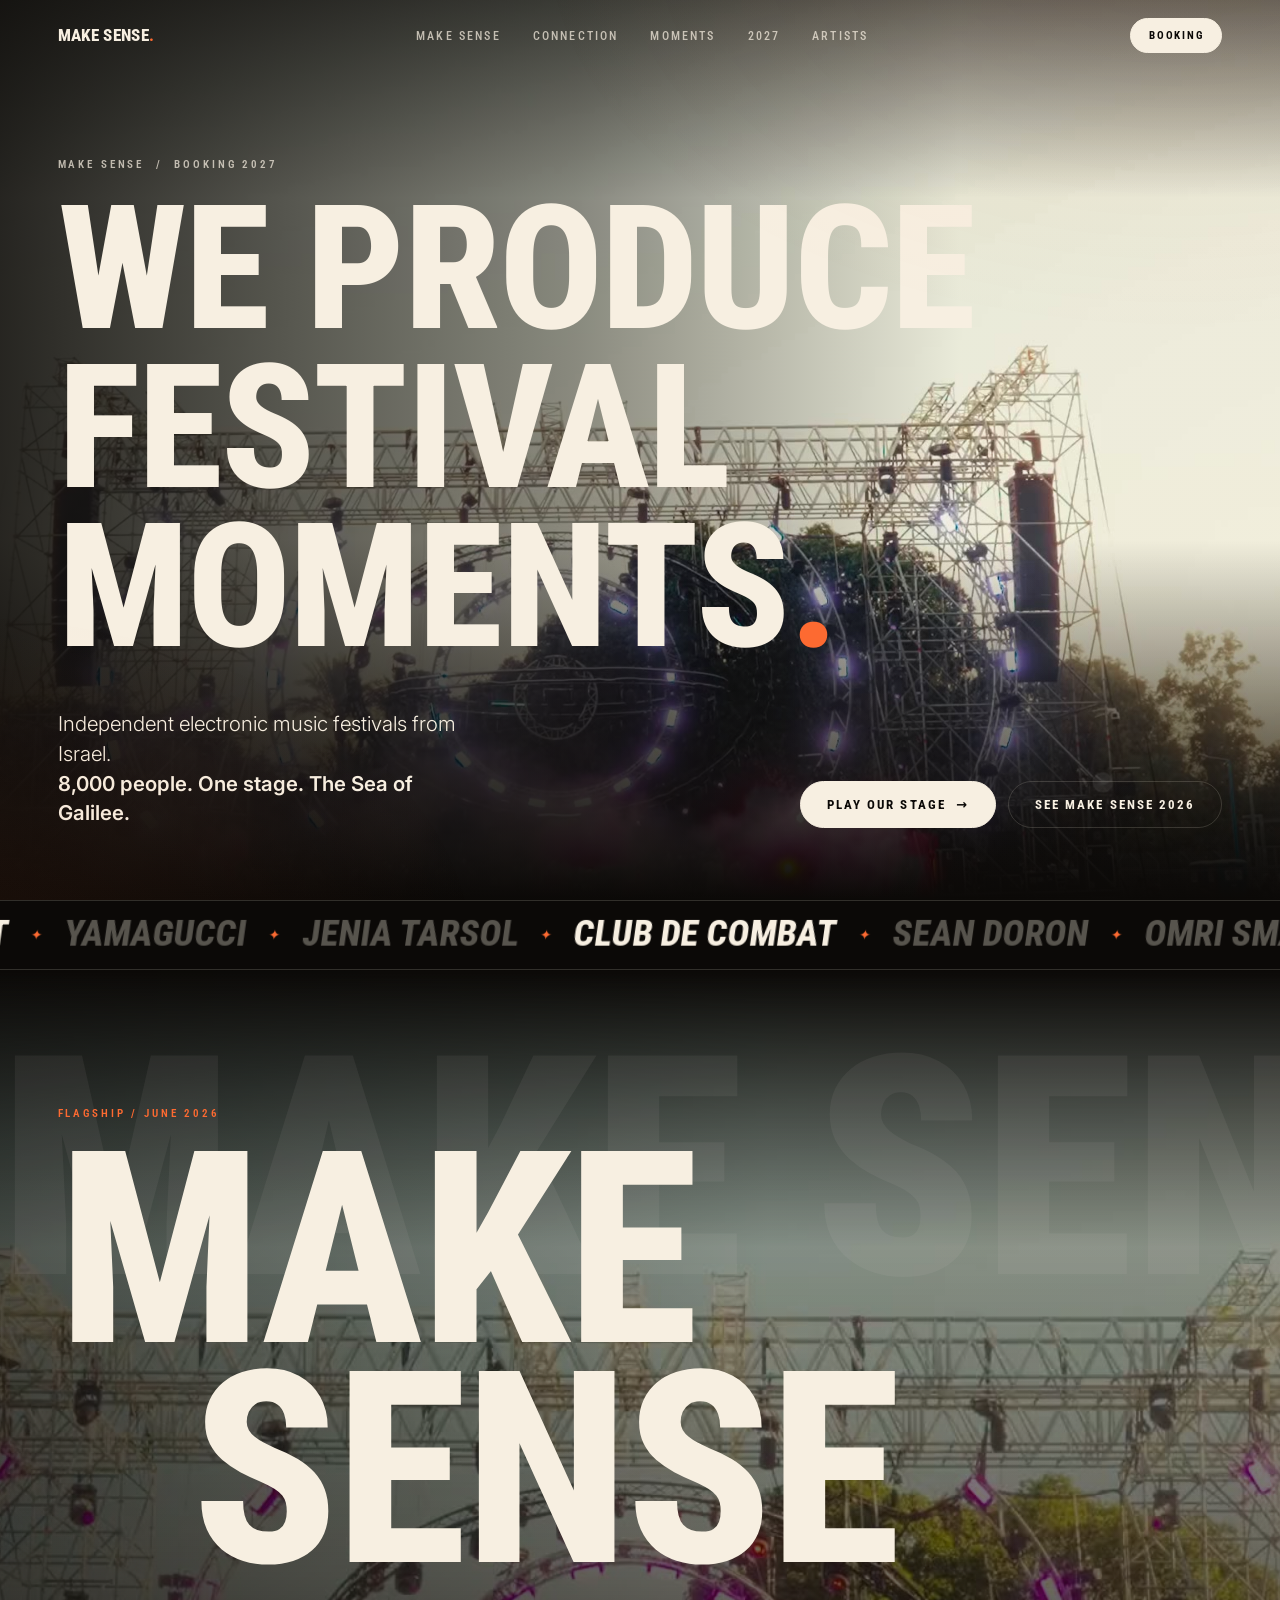
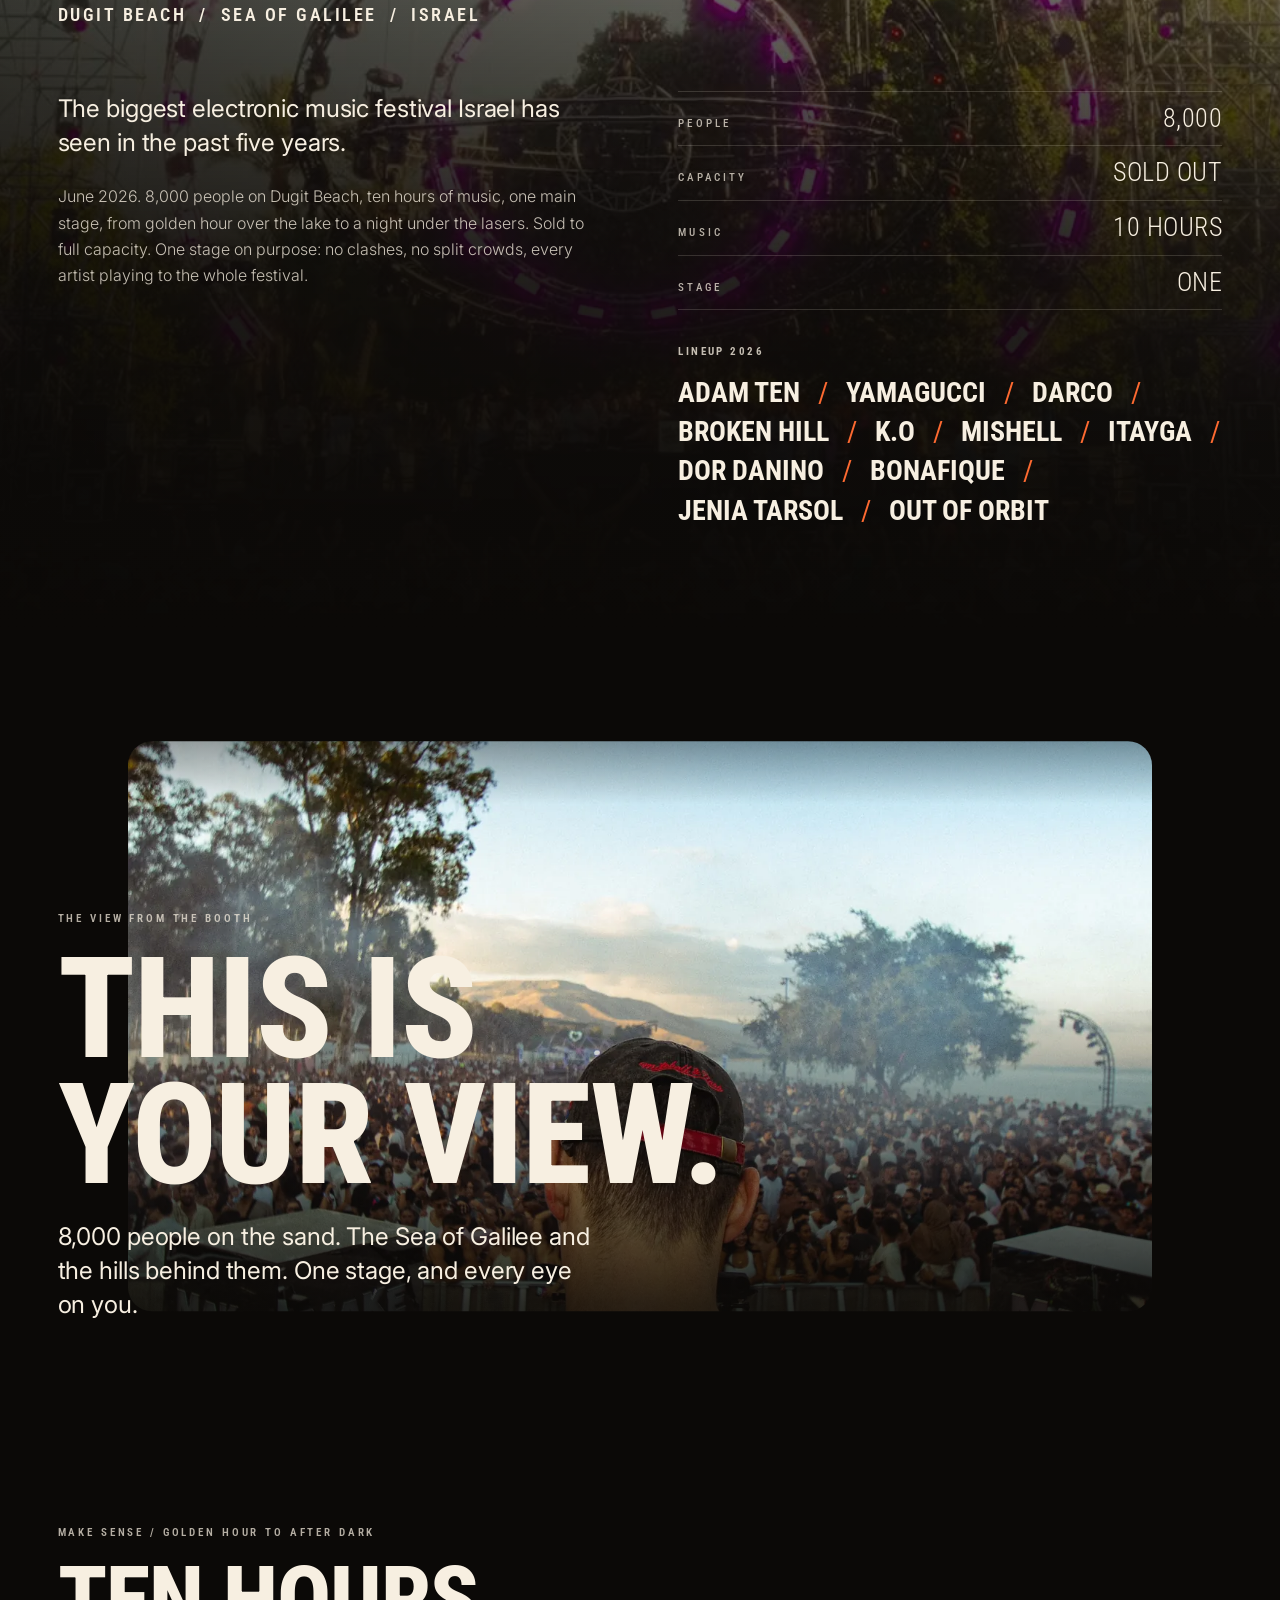
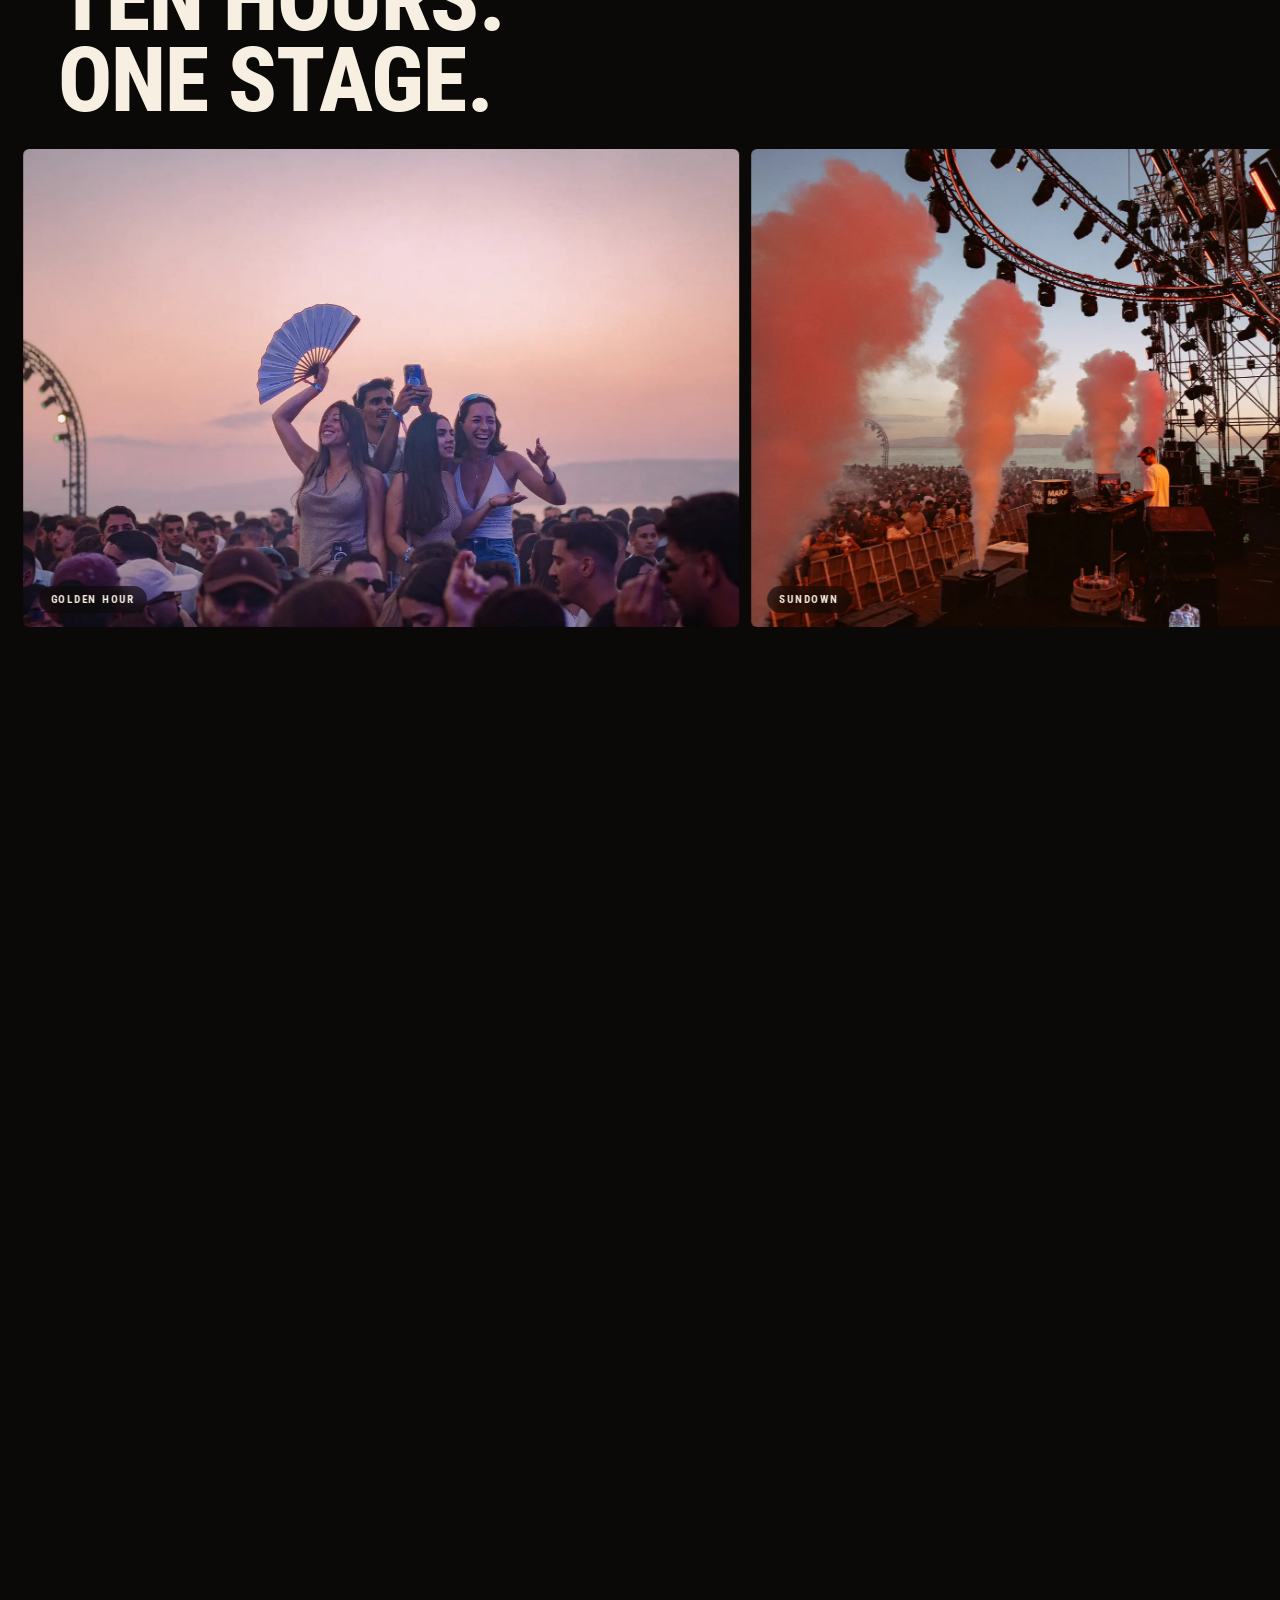
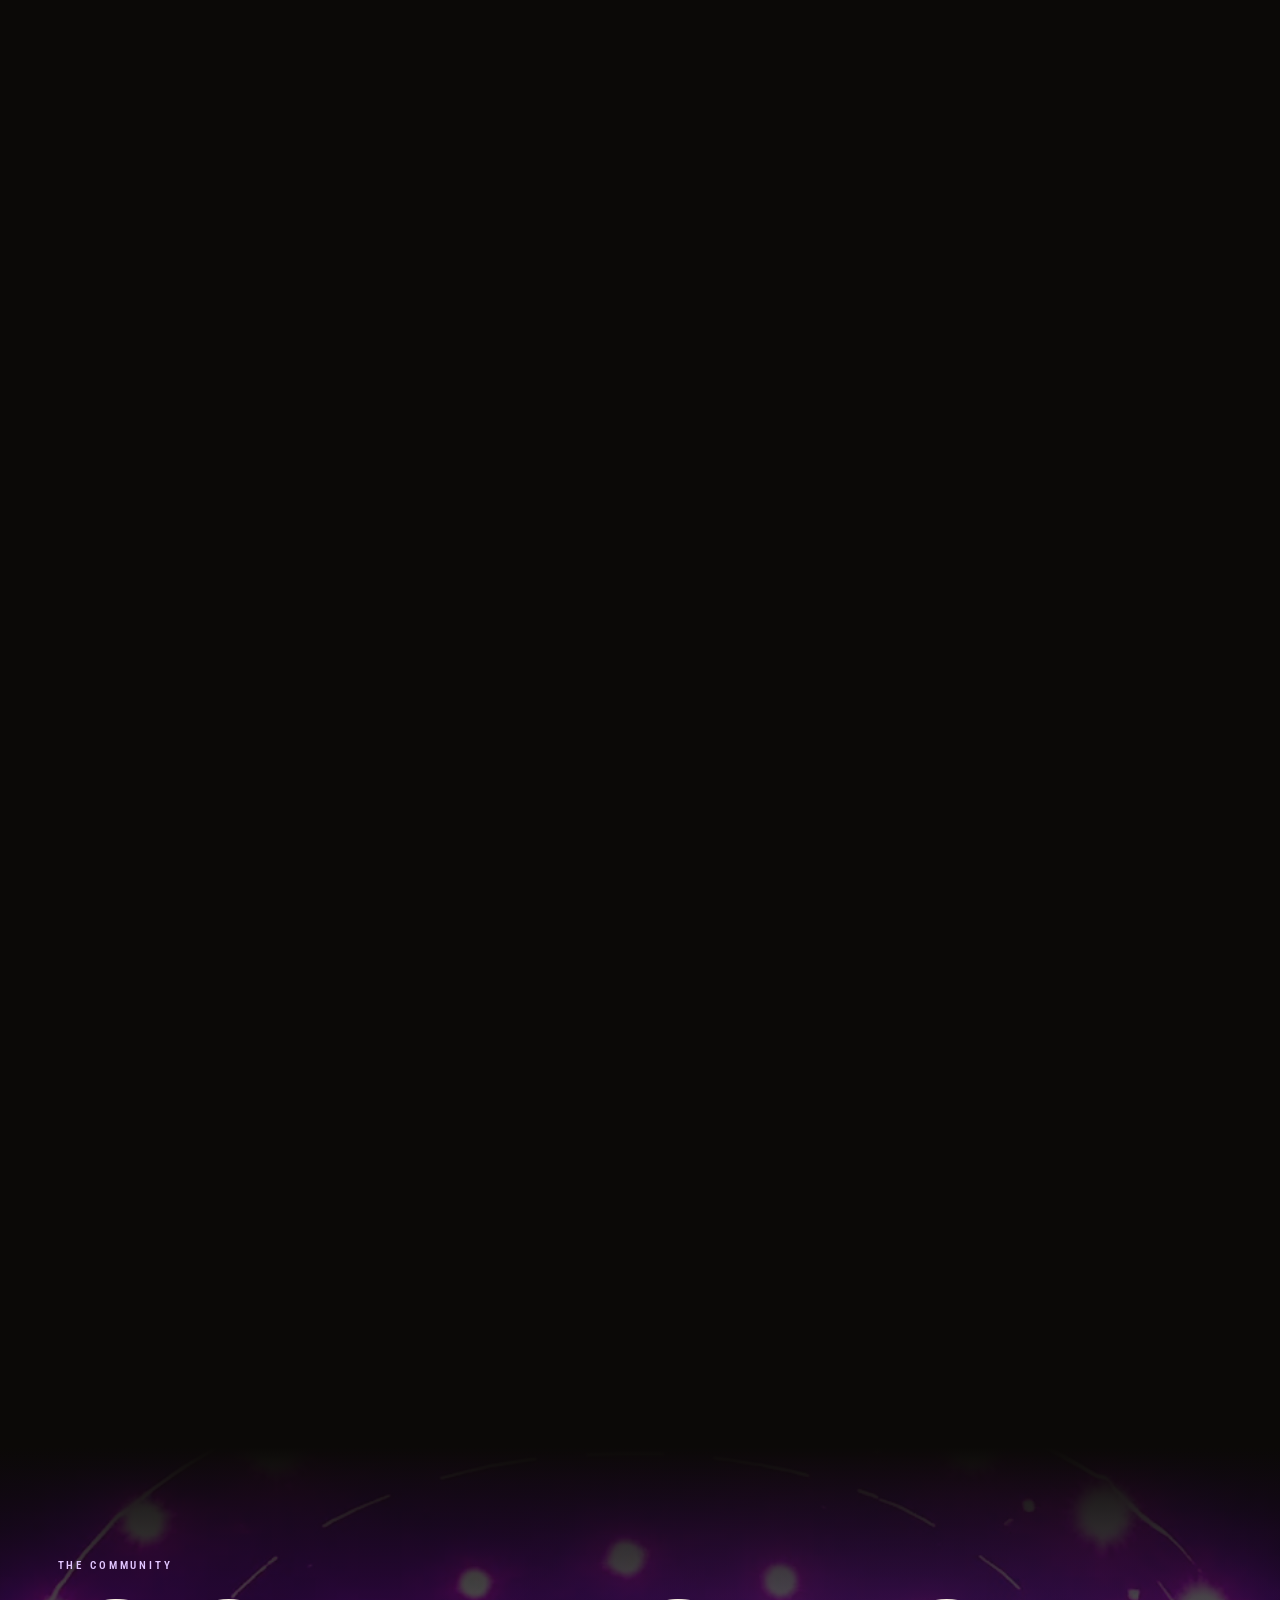
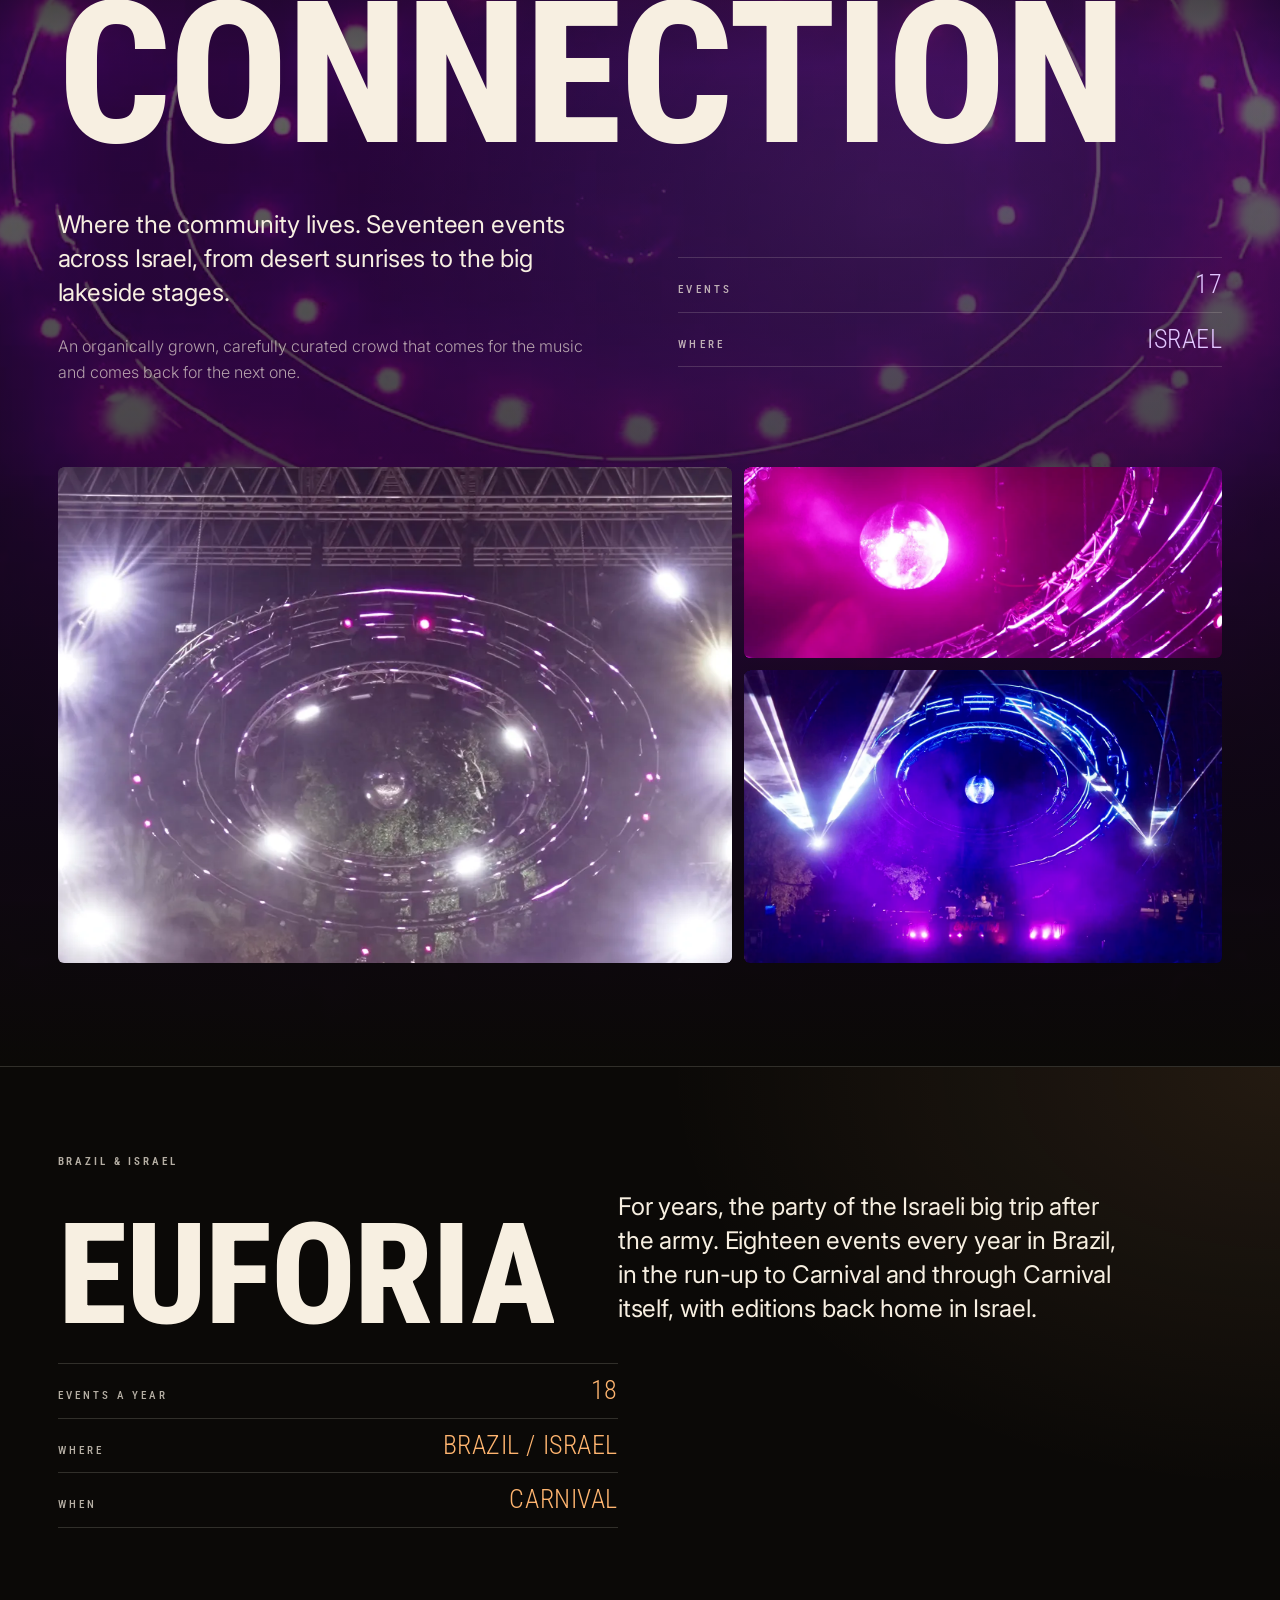
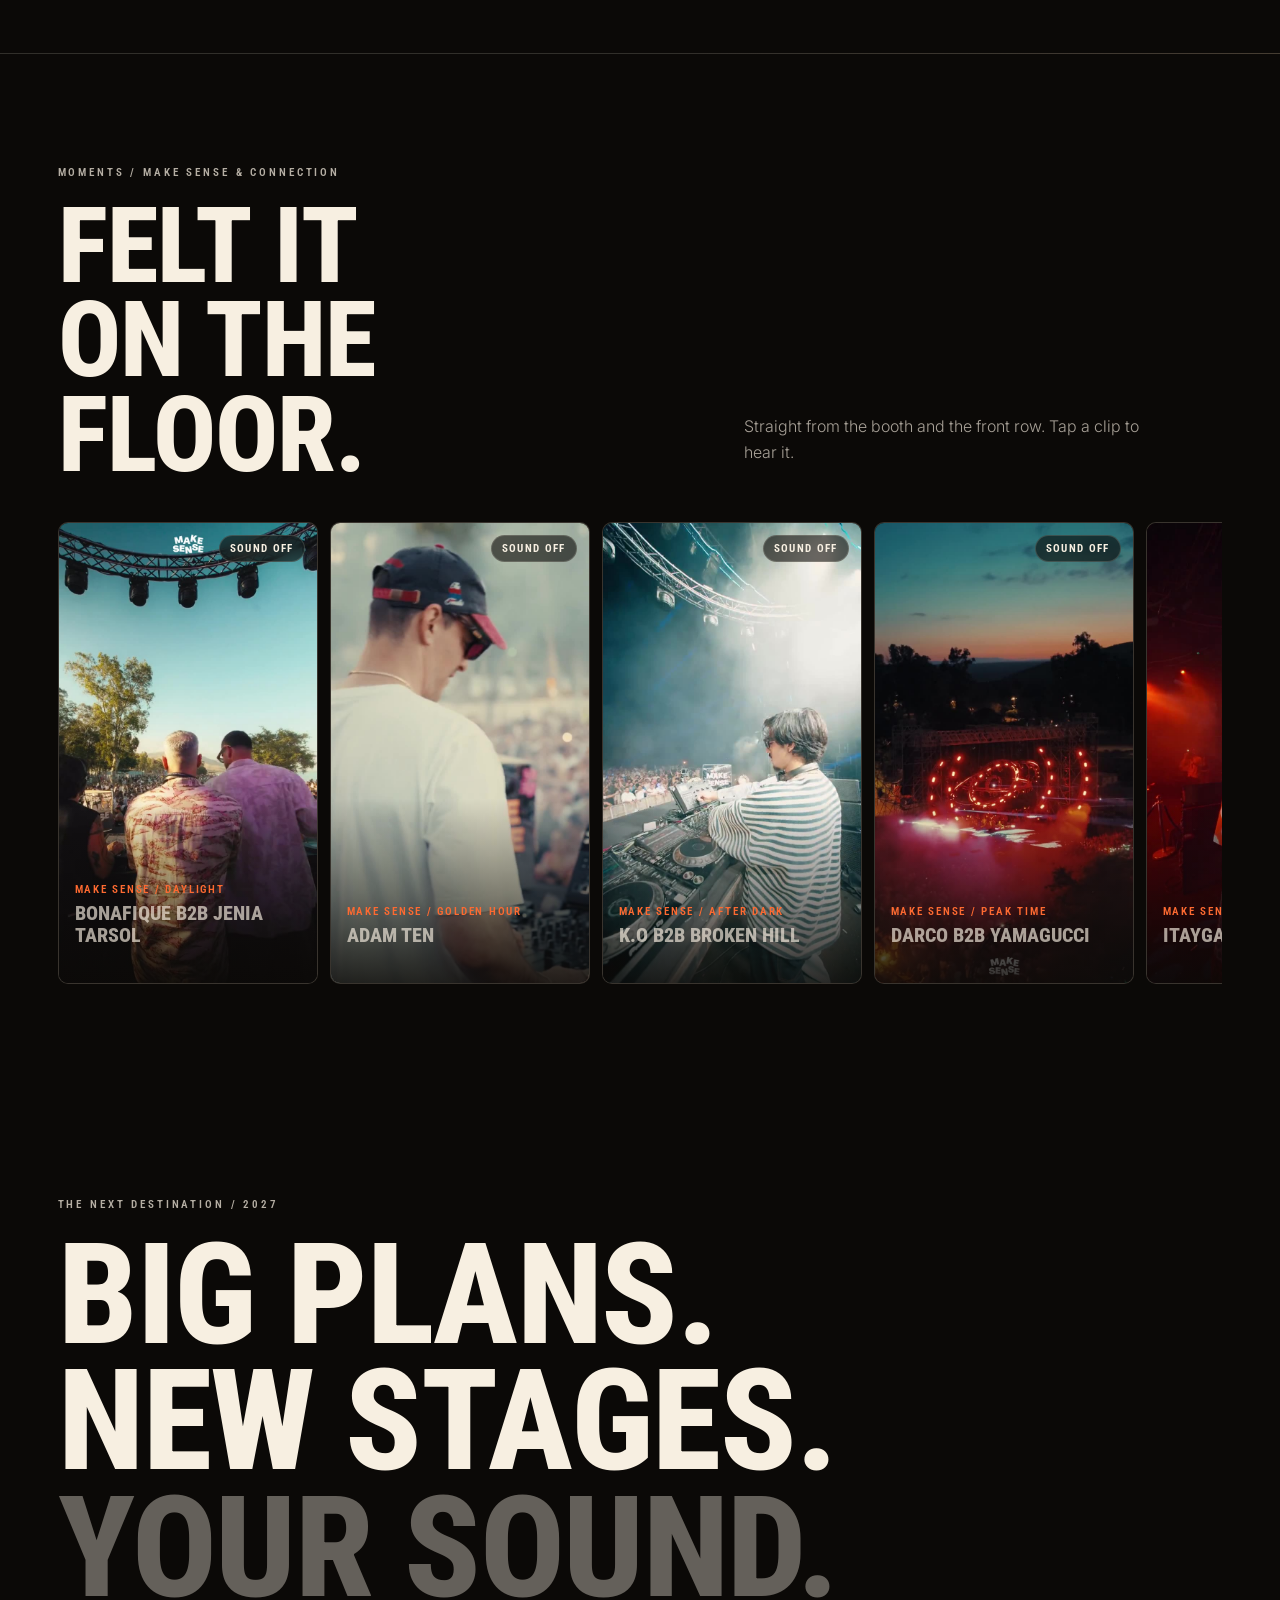
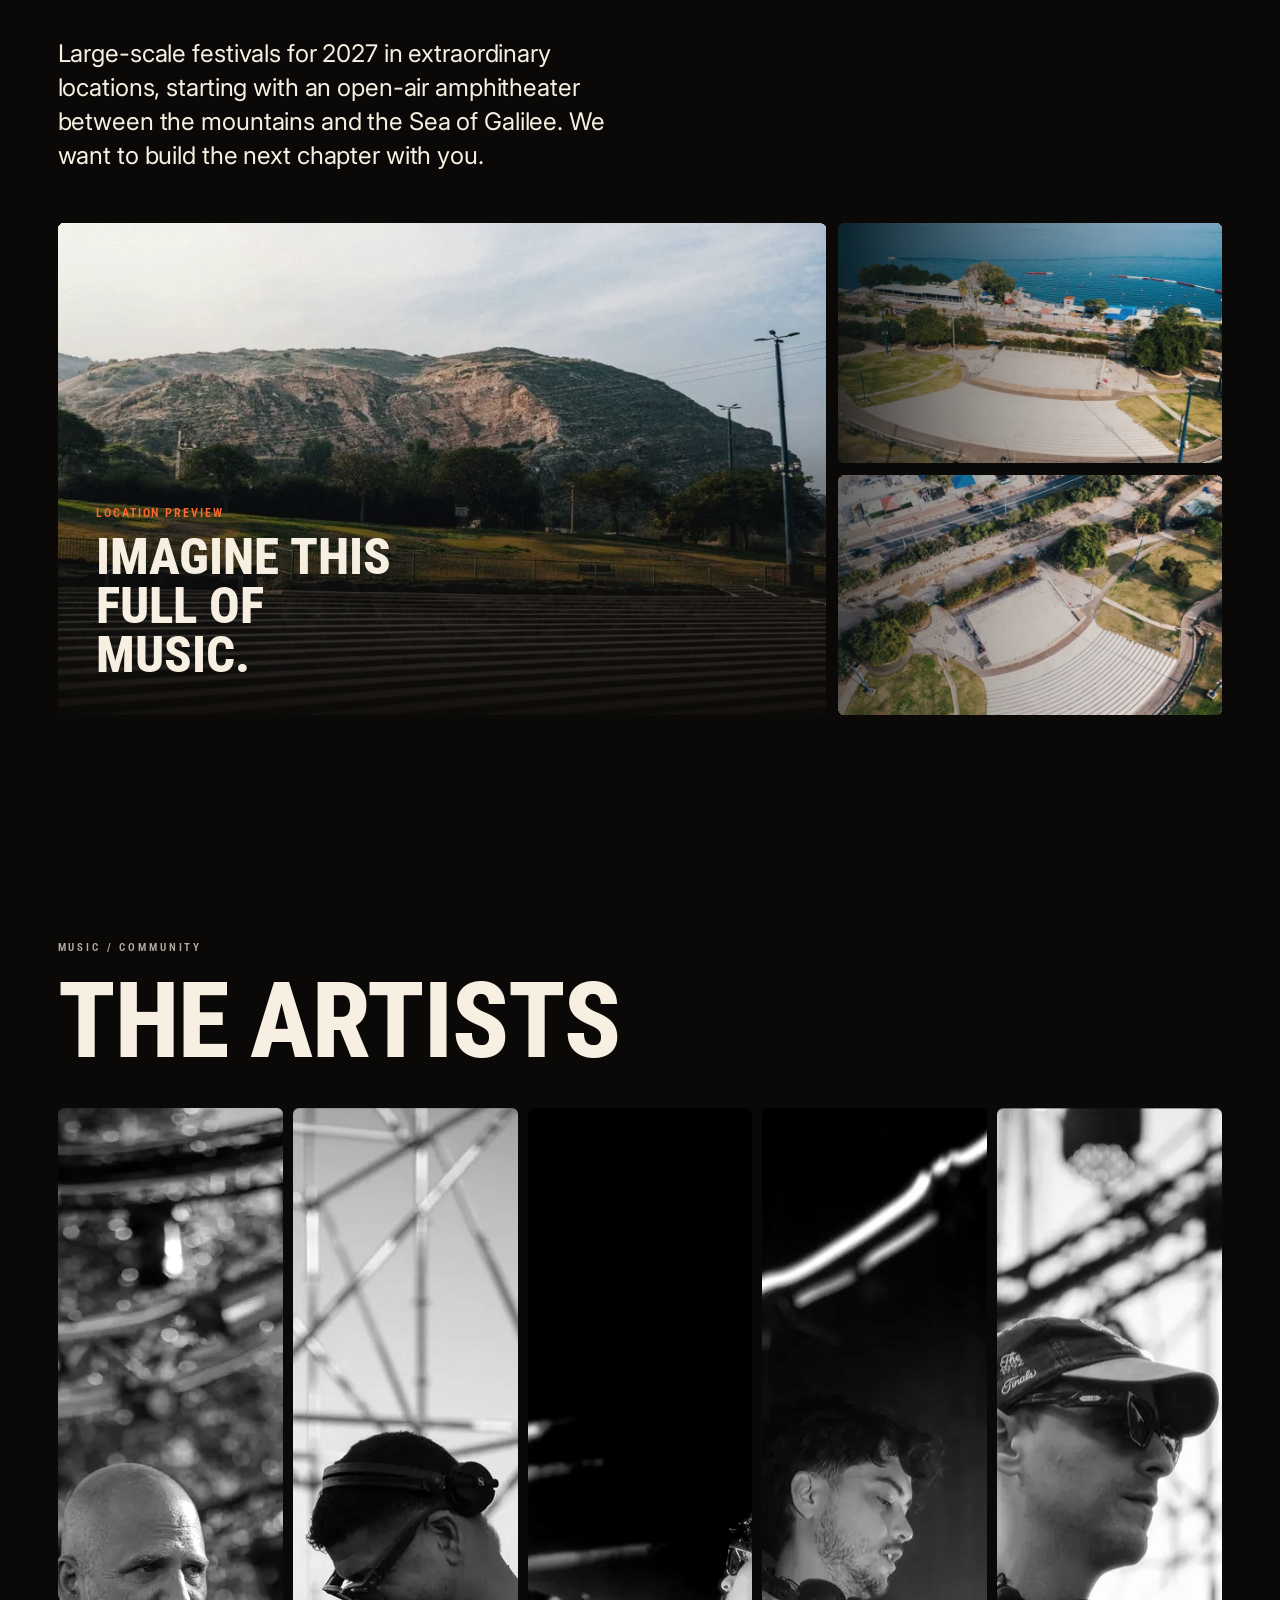
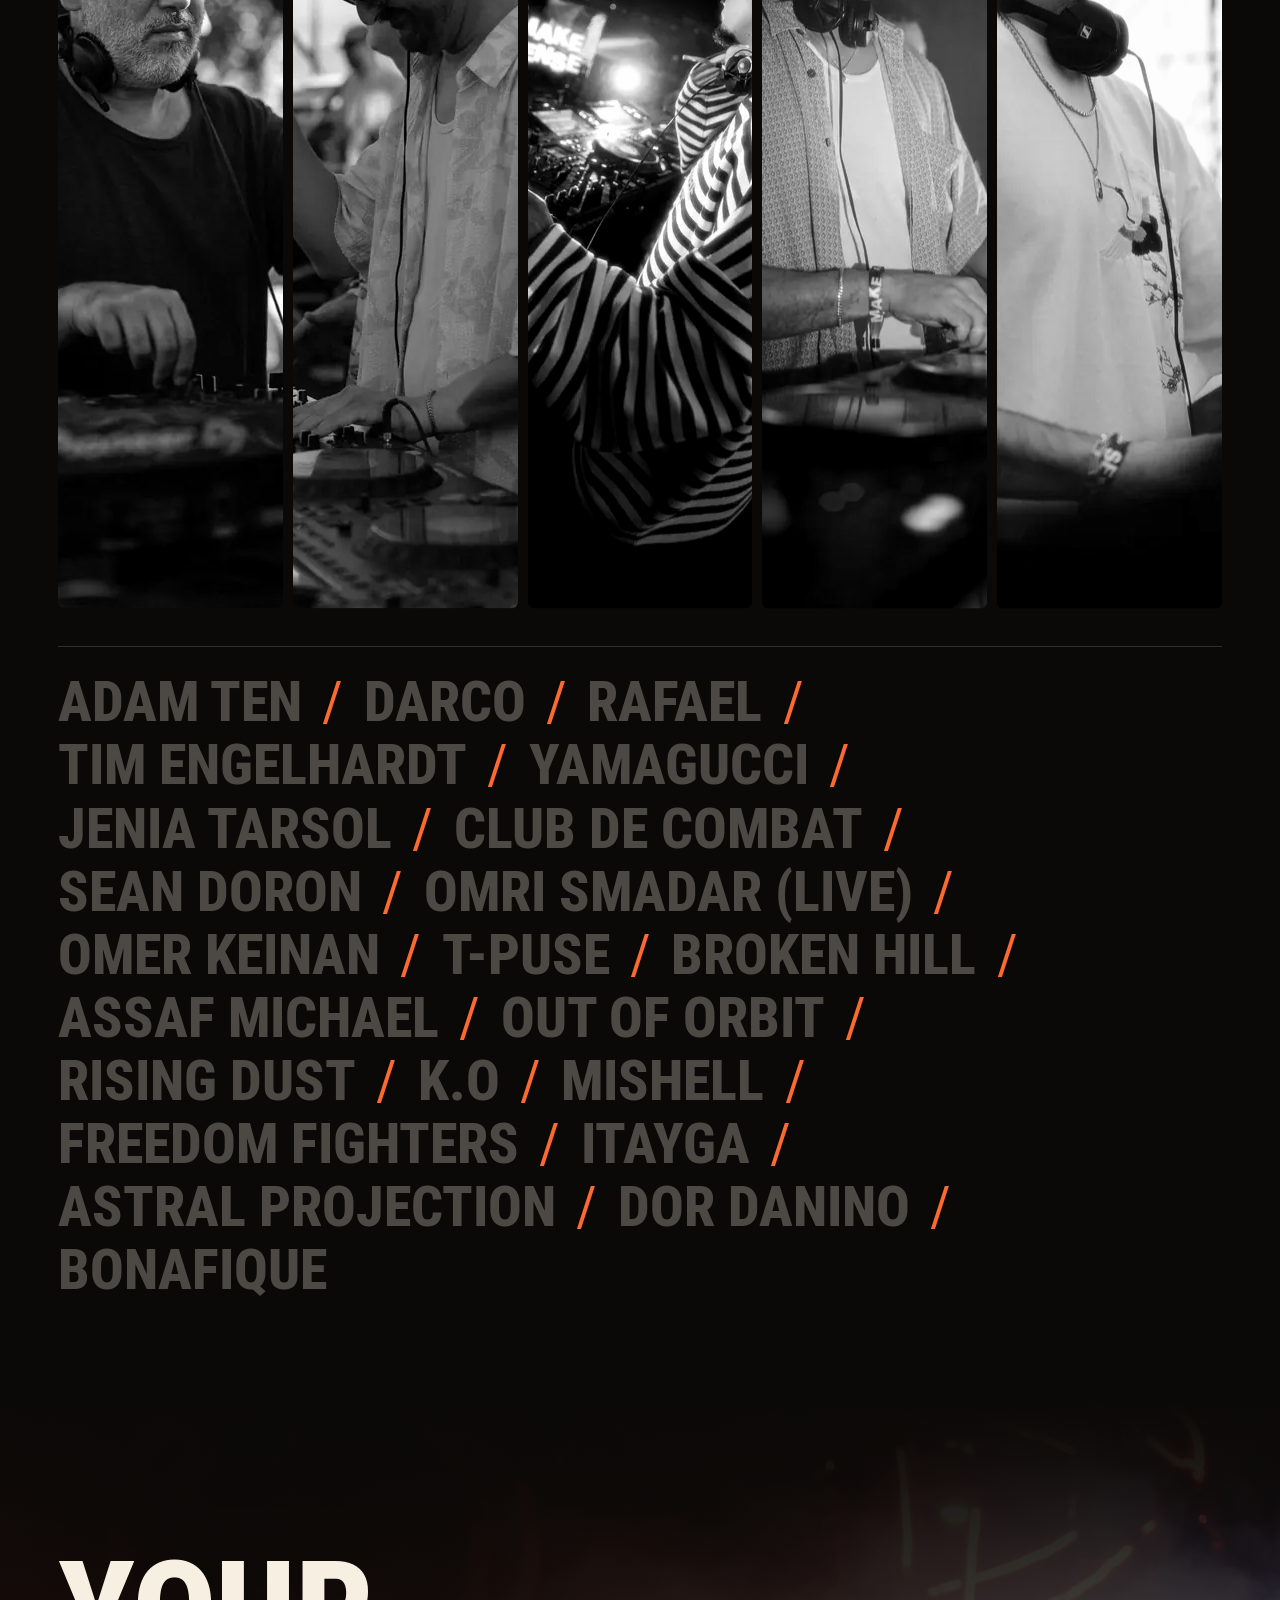
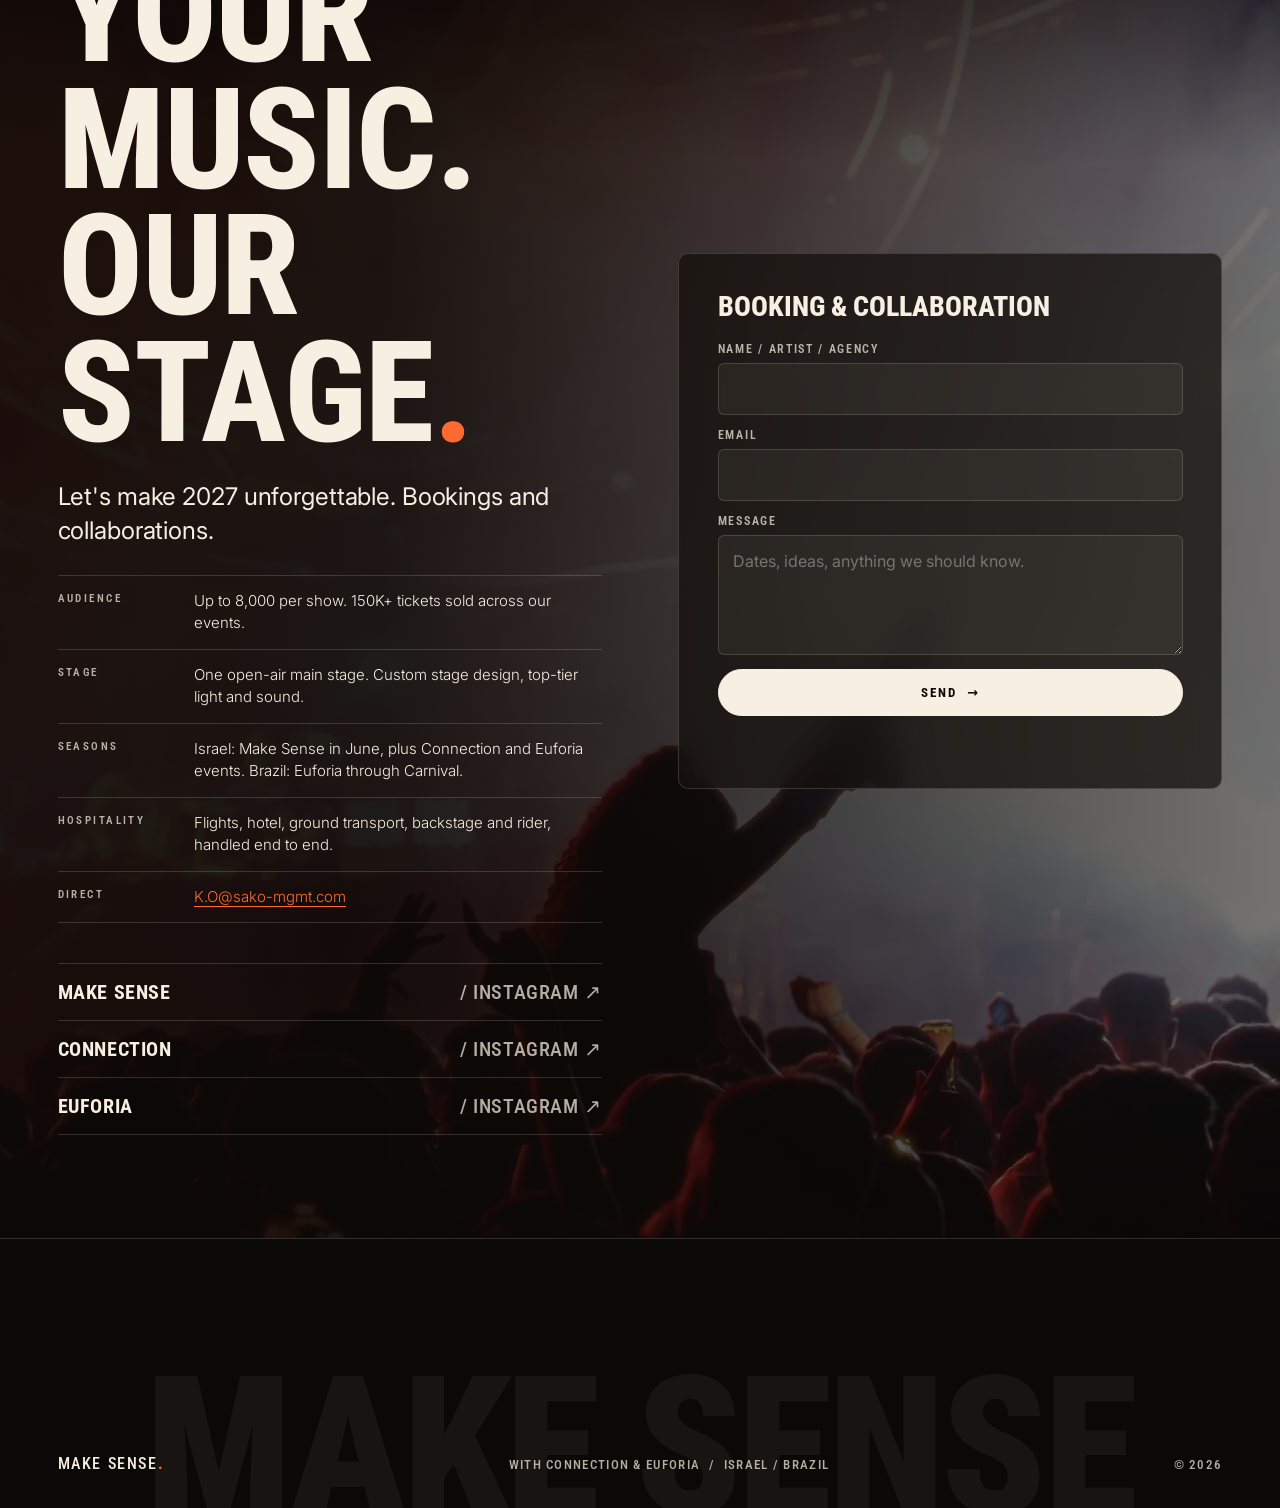
==== commit c7dbd064: "Connection is Israel only; Euforia runs in Brazil and Israel" ====
--- a/connection/index.html
+++ b/connection/index.html
@@ -170,12 +170,12 @@
 
         <div class="grid-2 conn-body">
           <div class="reveal">
-            <p class="big">Where the community lives. Seventeen events across Israel and Brazil, from desert sunrises to the big lakeside stages.</p>
+            <p class="big">Where the community lives. Seventeen events across Israel, from desert sunrises to the big lakeside stages.</p>
             <p>An organically grown, carefully curated crowd that comes for the music and comes back for the next one.</p>
           </div>
           <dl class="factline factline-violet reveal">
             <div><dt>Events</dt><dd>17</dd></div>
-            <div><dt>Where</dt><dd>Israel / Brazil</dd></div>
+            <div><dt>Where</dt><dd>Israel</dd></div>
           </dl>
         </div>
 
@@ -189,12 +189,12 @@
 
     <section class="euforia" id="euforia">
       <div class="wrap euforia-inner">
-        <p class="tag reveal">Brazil / Carnival season</p>
+        <p class="tag reveal">Brazil &amp; Israel</p>
         <h2 class="display euforia-title" data-split>Euforia</h2>
-        <p class="big reveal">For years, the party of the Israeli big trip after the army. Eighteen events every year in Brazil, in the run-up to Carnival and through Carnival itself.</p>
+        <p class="big reveal">For years, the party of the Israeli big trip after the army. Eighteen events every year in Brazil, in the run-up to Carnival and through Carnival itself, with editions back home in Israel.</p>
         <dl class="factline factline-gold euforia-facts reveal">
           <div><dt>Events a year</dt><dd>18</dd></div>
-          <div><dt>Where</dt><dd>Brazil</dd></div>
+          <div><dt>Where</dt><dd>Brazil / Israel</dd></div>
           <div><dt>When</dt><dd>Carnival</dd></div>
         </dl>
       </div>
@@ -264,7 +264,7 @@
           <dl class="spec reveal">
             <div><dt>Audience</dt><dd>Up to 8,000 per show. 150K+ tickets sold across our events.</dd></div>
             <div><dt>Stage</dt><dd>One open-air main stage. Custom stage design, top-tier light and sound.</dd></div>
-            <div><dt>Seasons</dt><dd>Israel: Make Sense in June. Brazil: Euforia through Carnival.</dd></div>
+            <div><dt>Seasons</dt><dd>Israel: Make Sense in June, plus Connection and Euforia events. Brazil: Euforia through Carnival.</dd></div>
             <div><dt>Hospitality</dt><dd>Flights, hotel, ground transport, backstage and rider, handled end to end.</dd></div>
             <div><dt>Direct</dt><dd><a class="spec-mail" href="mailto:K.O@sako-mgmt.com">K.O@sako-mgmt.com</a></dd></div>
           </dl>
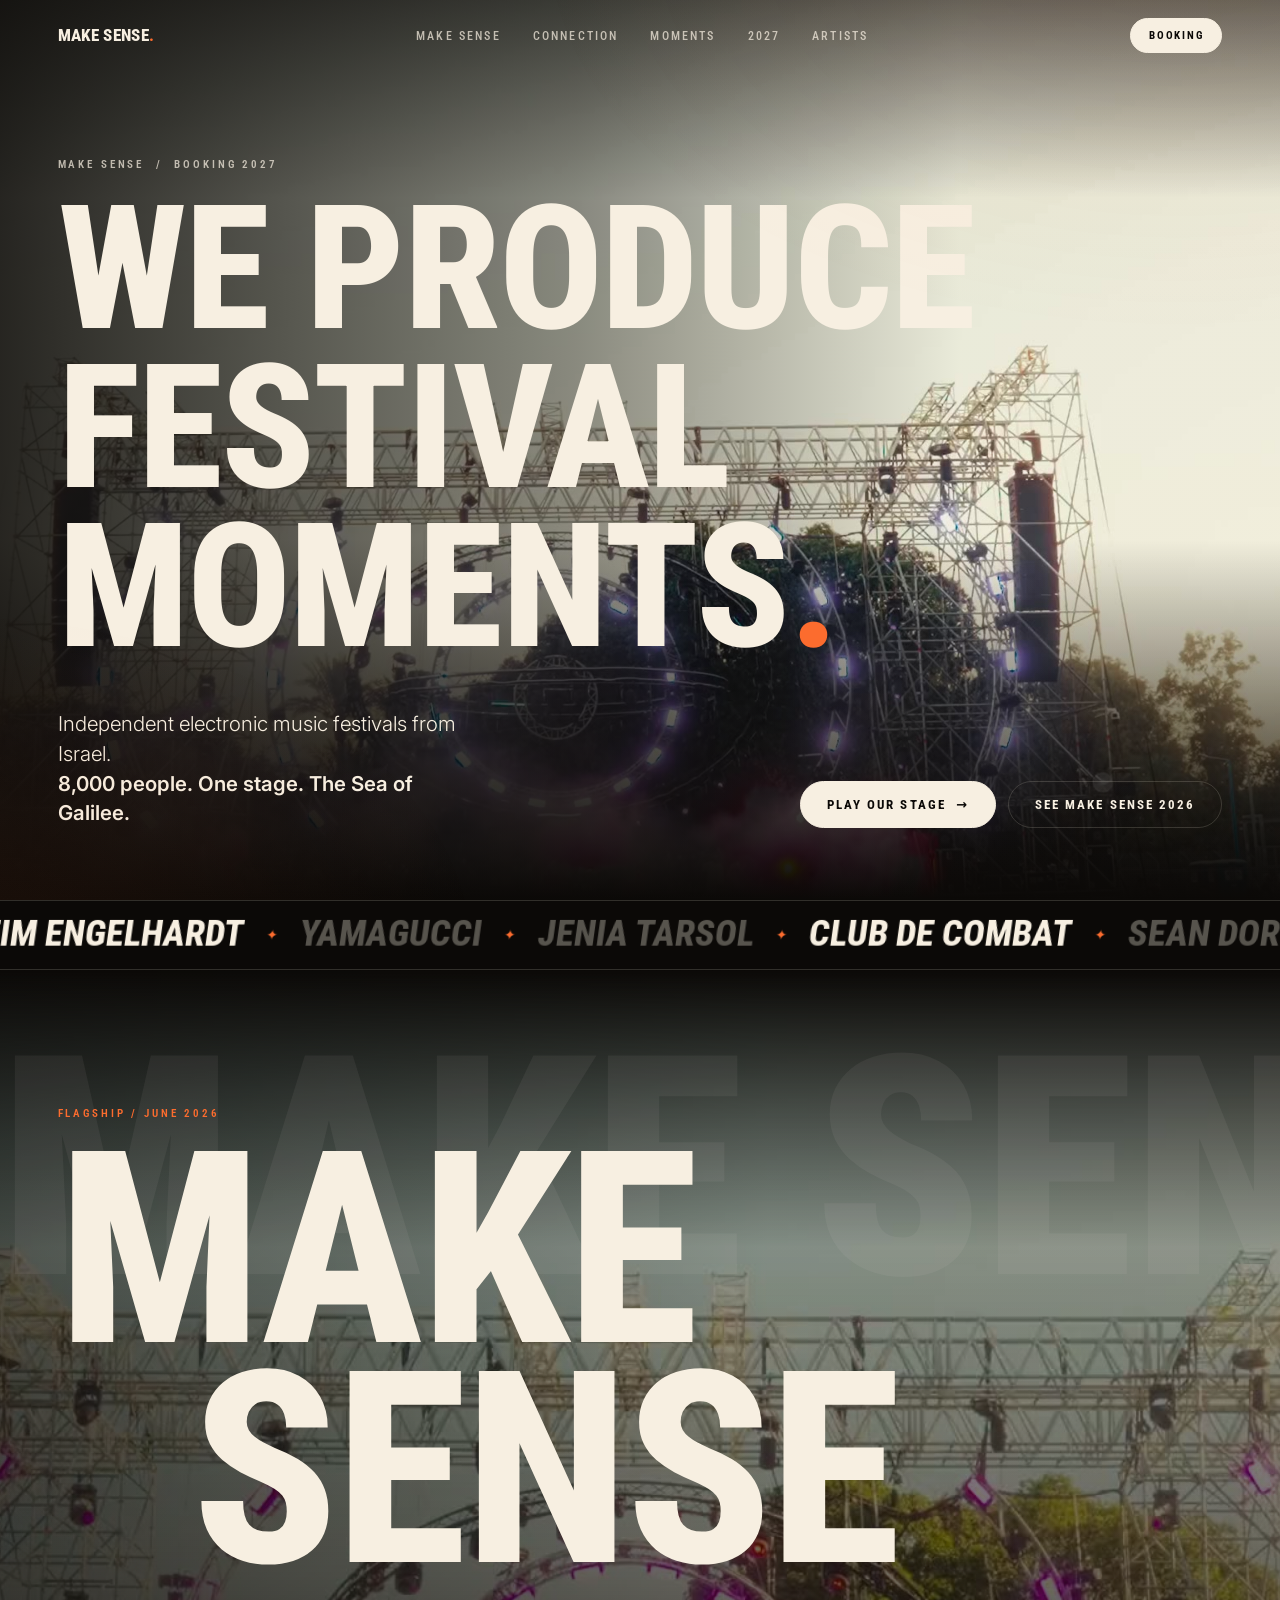
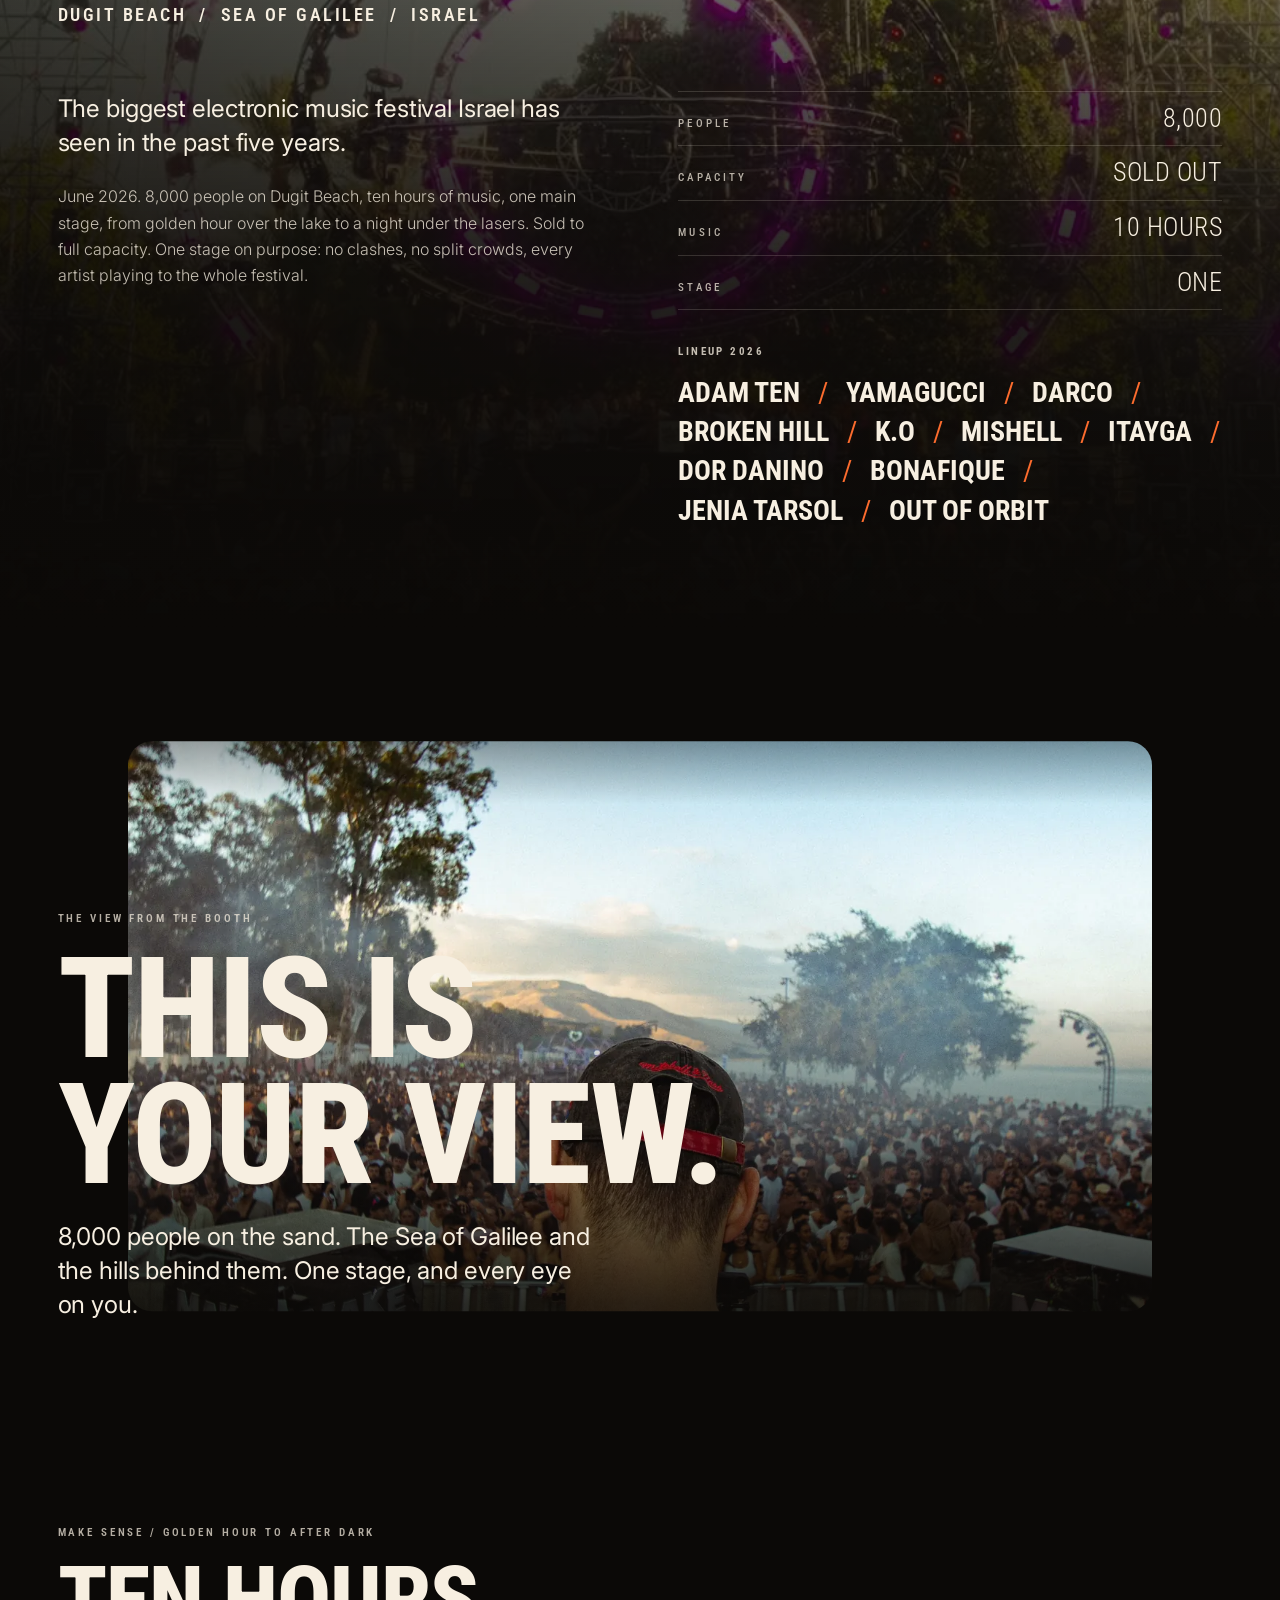
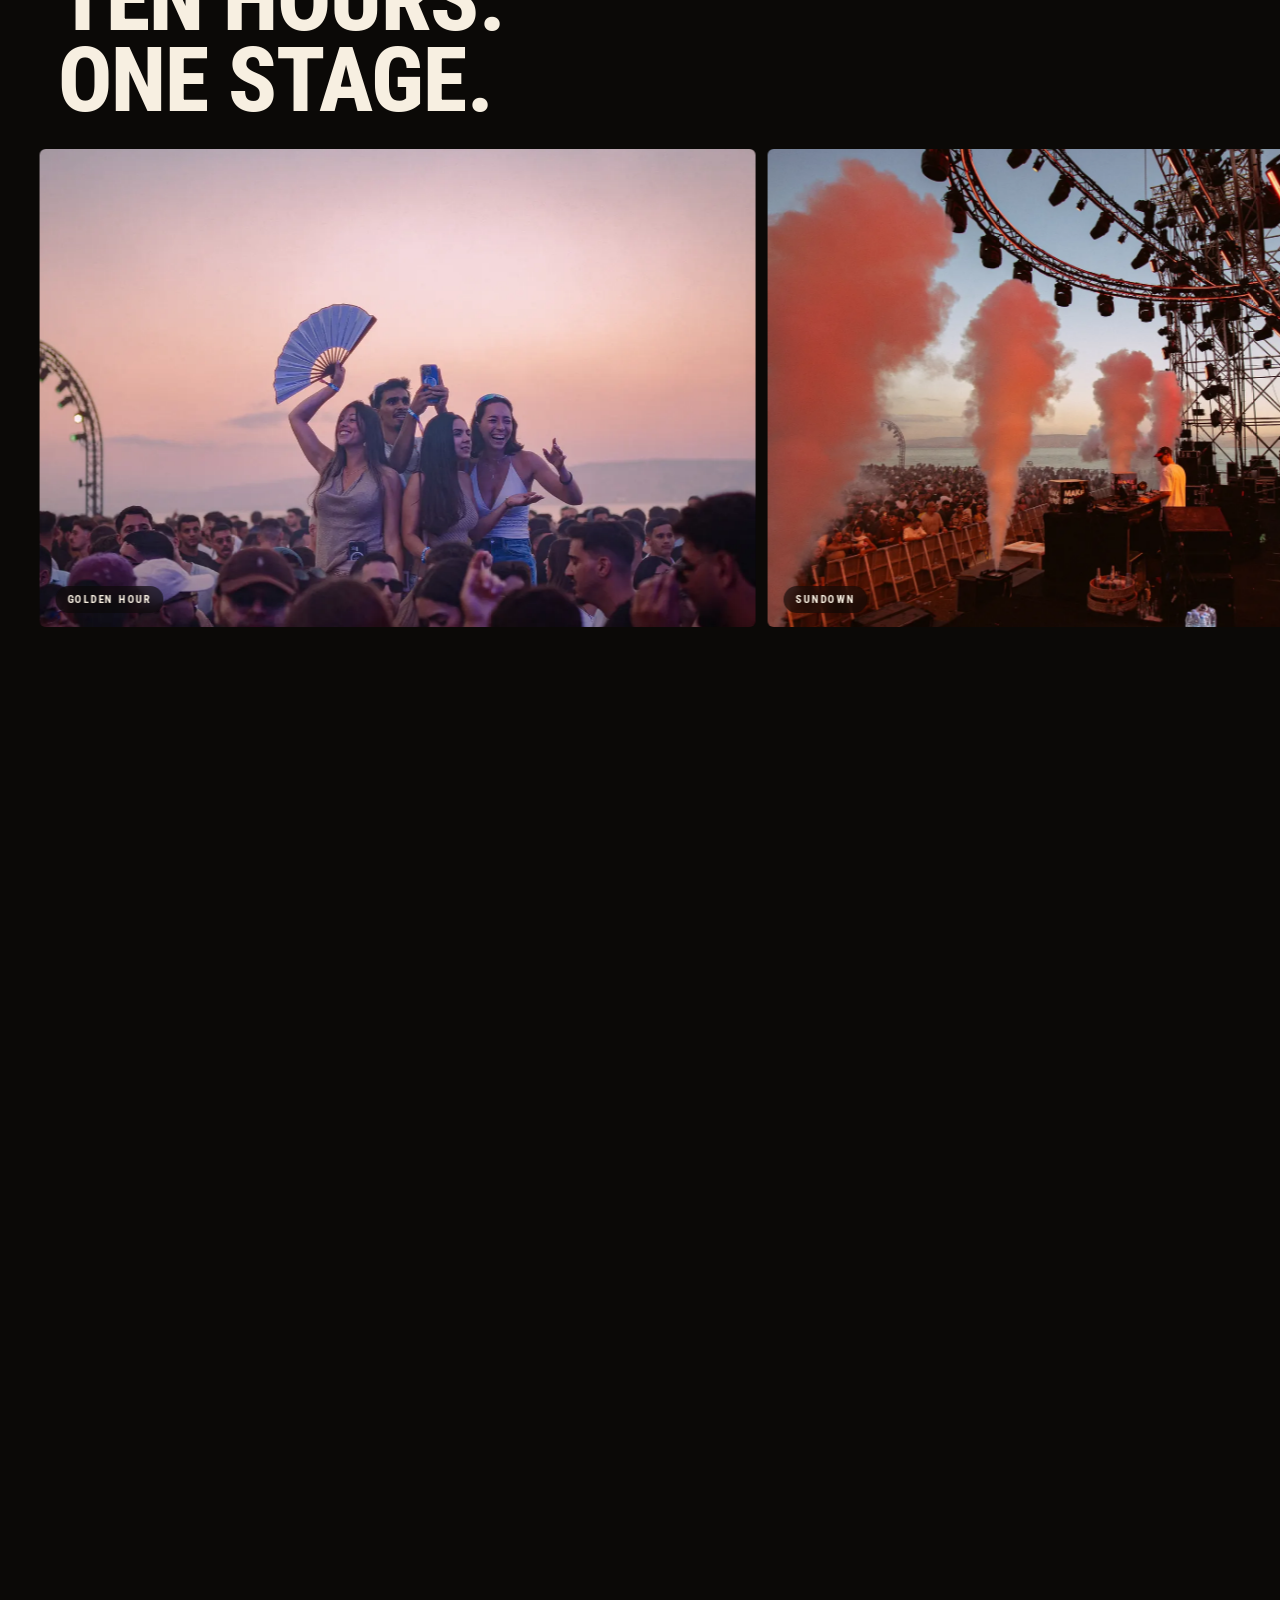
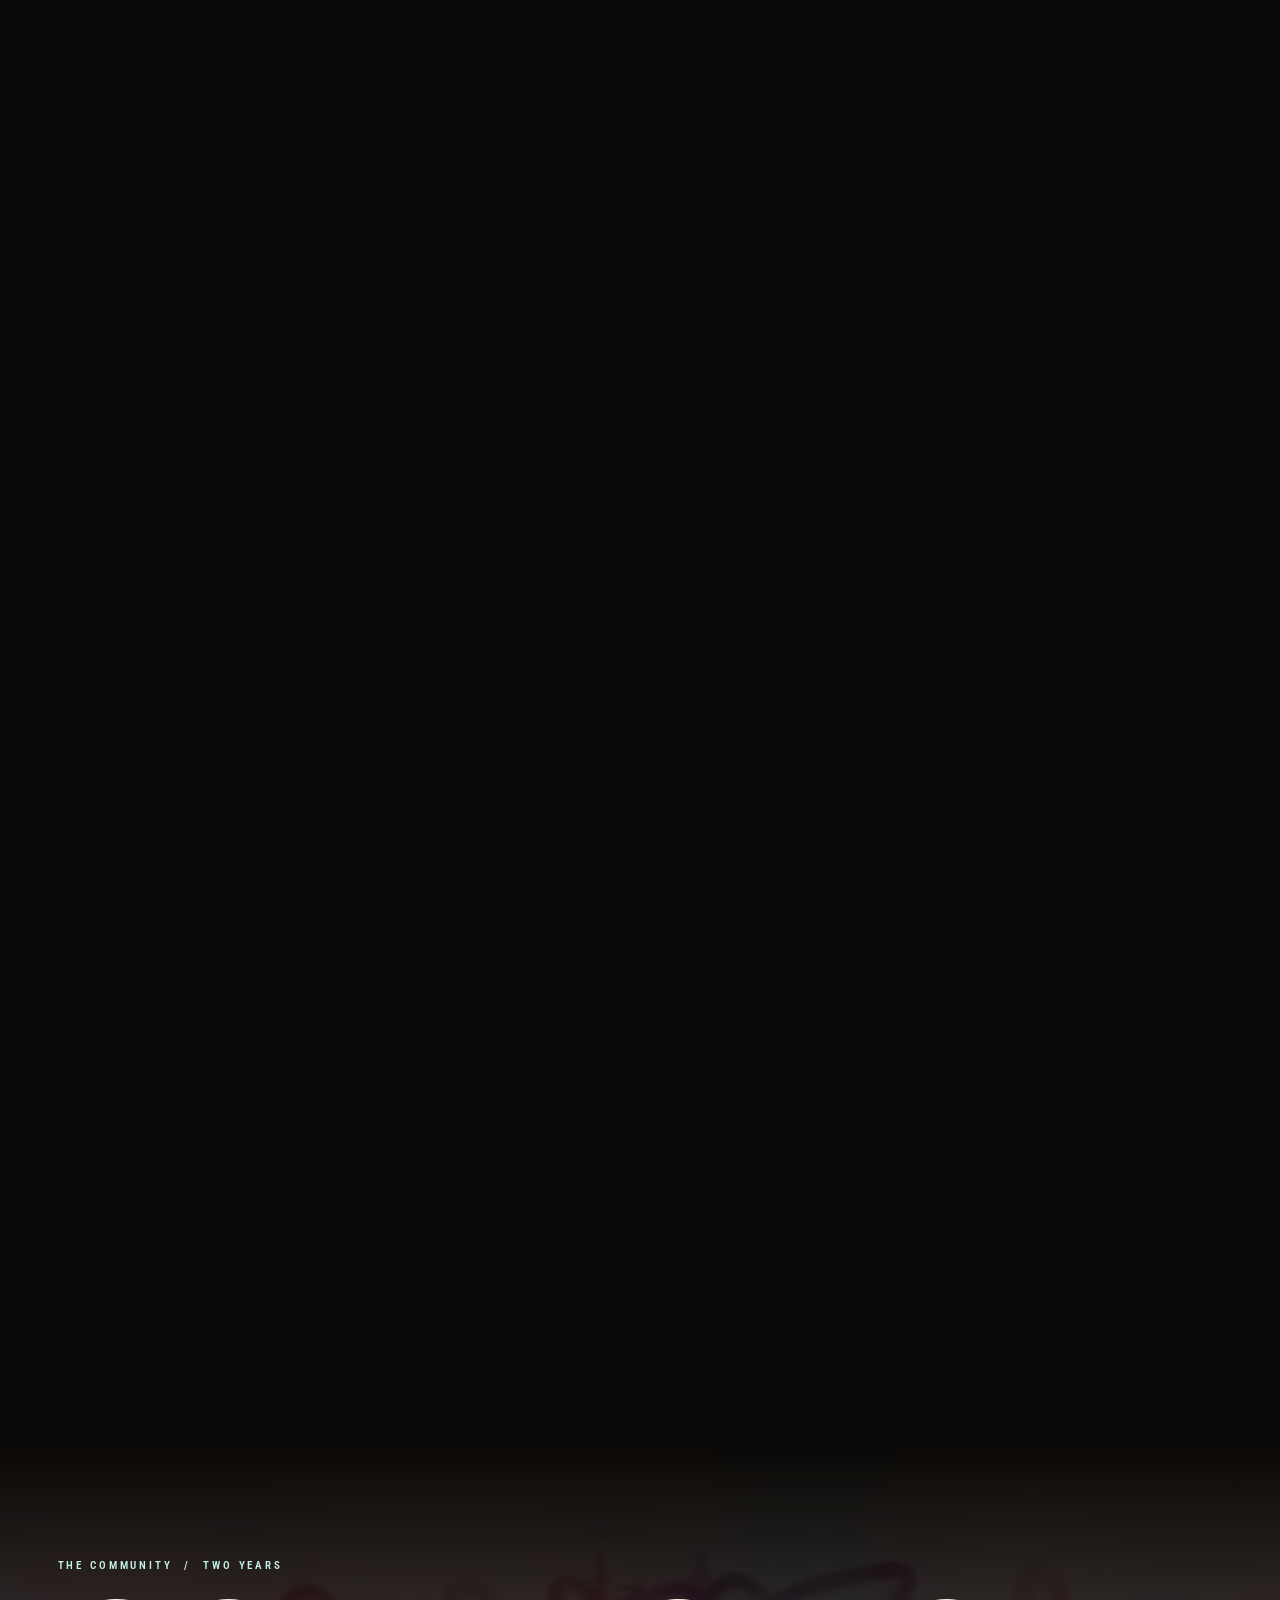
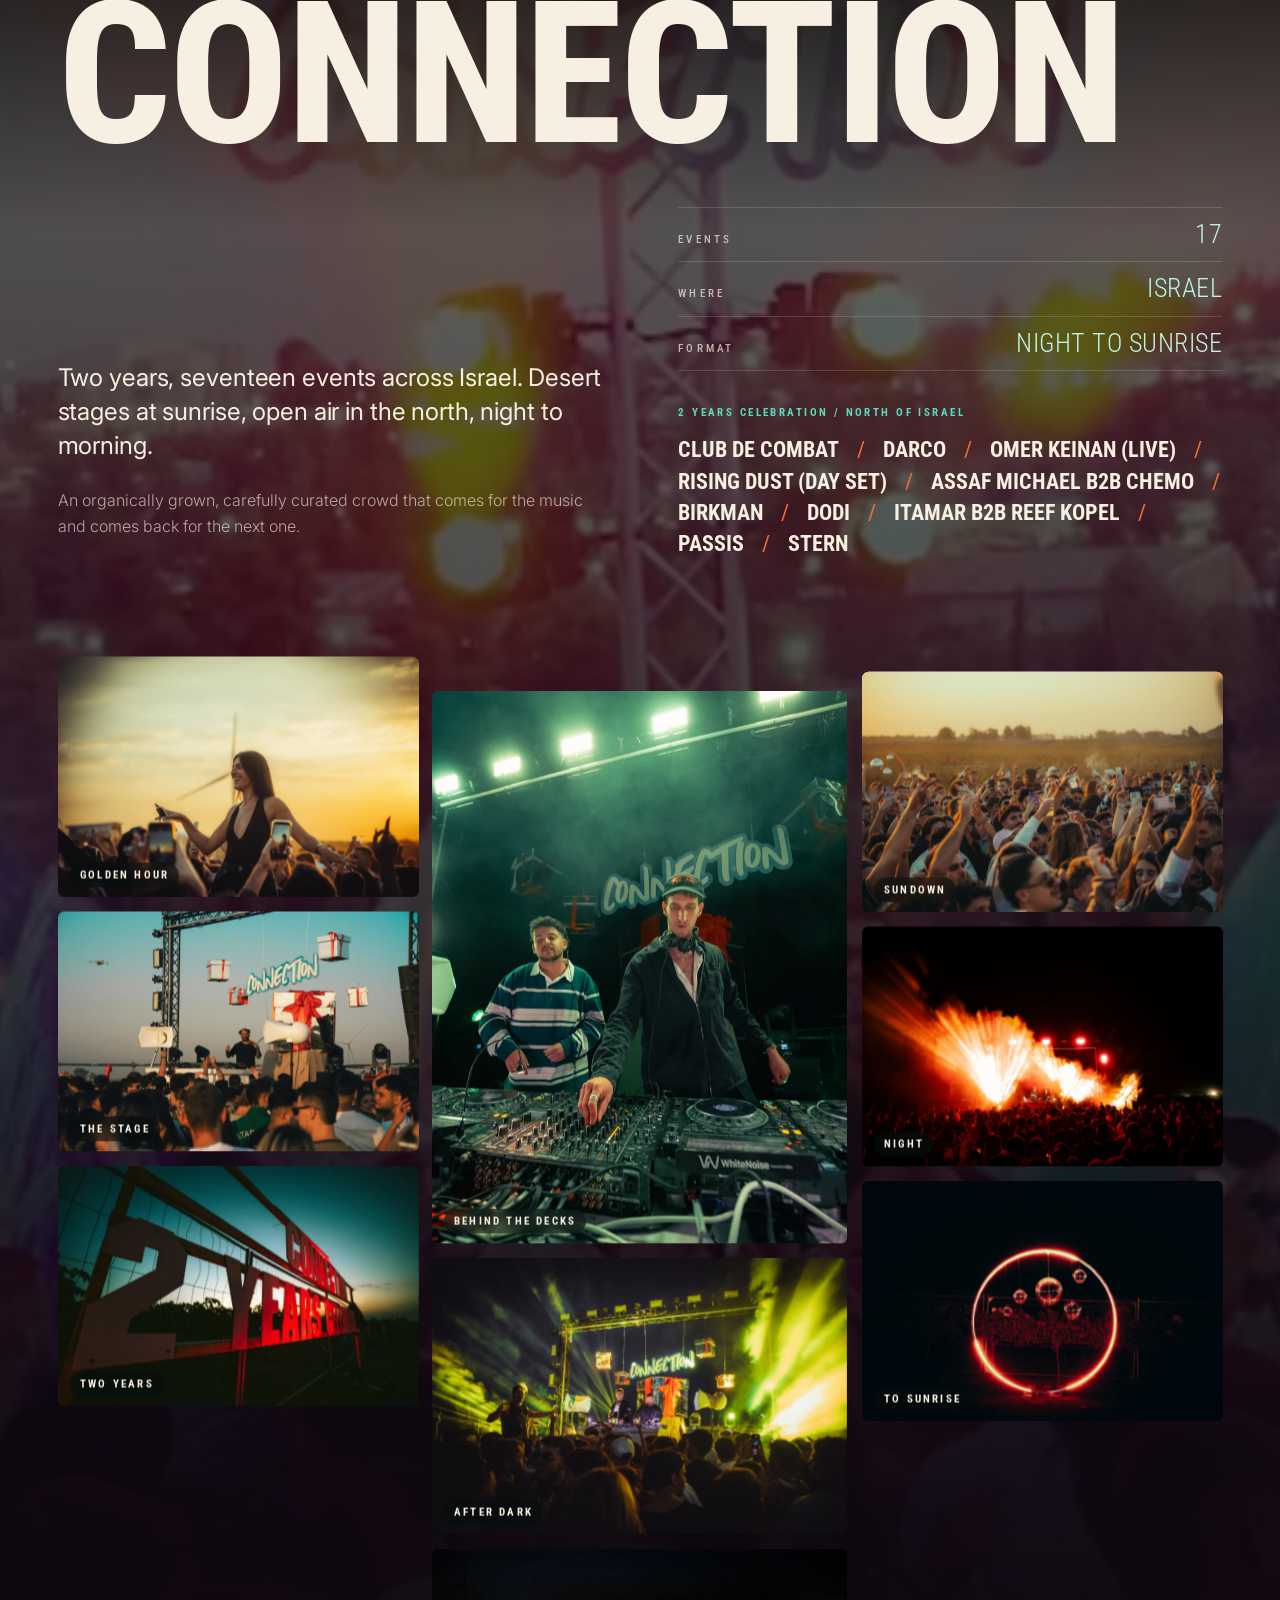
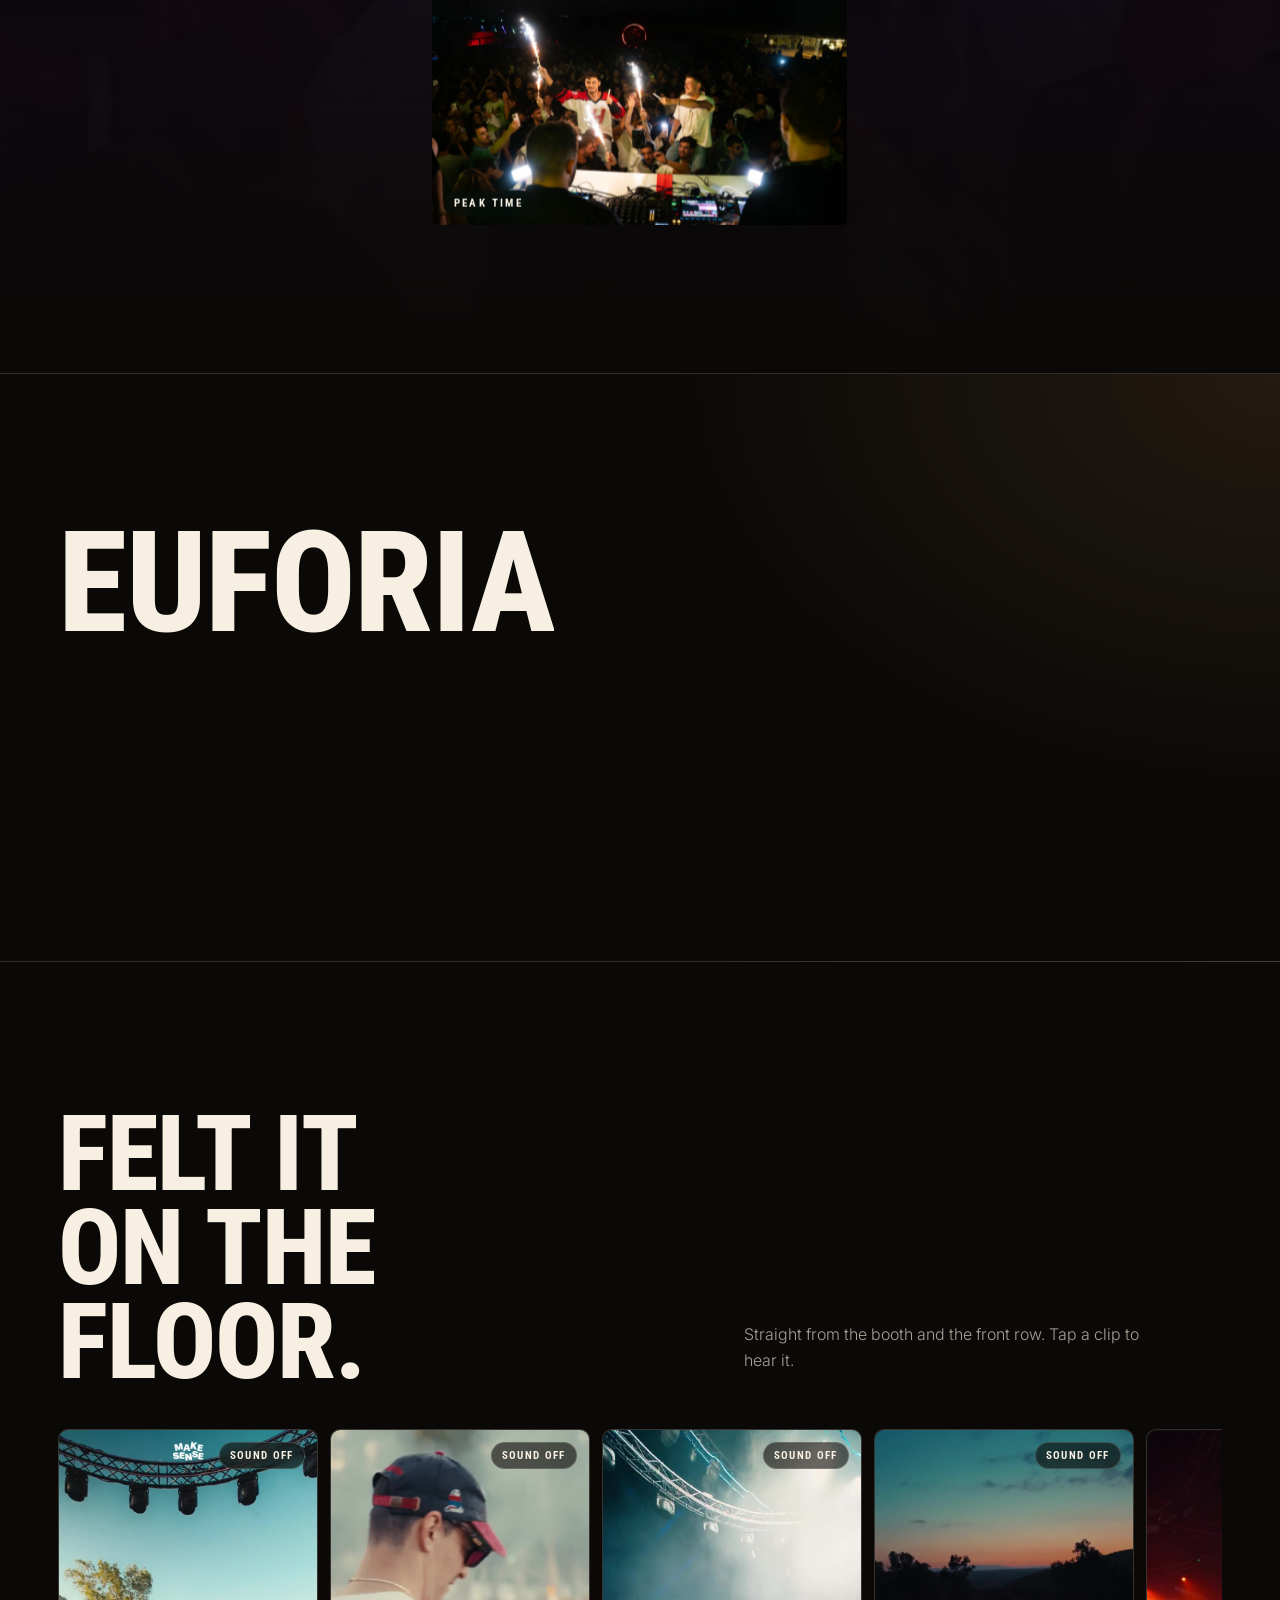
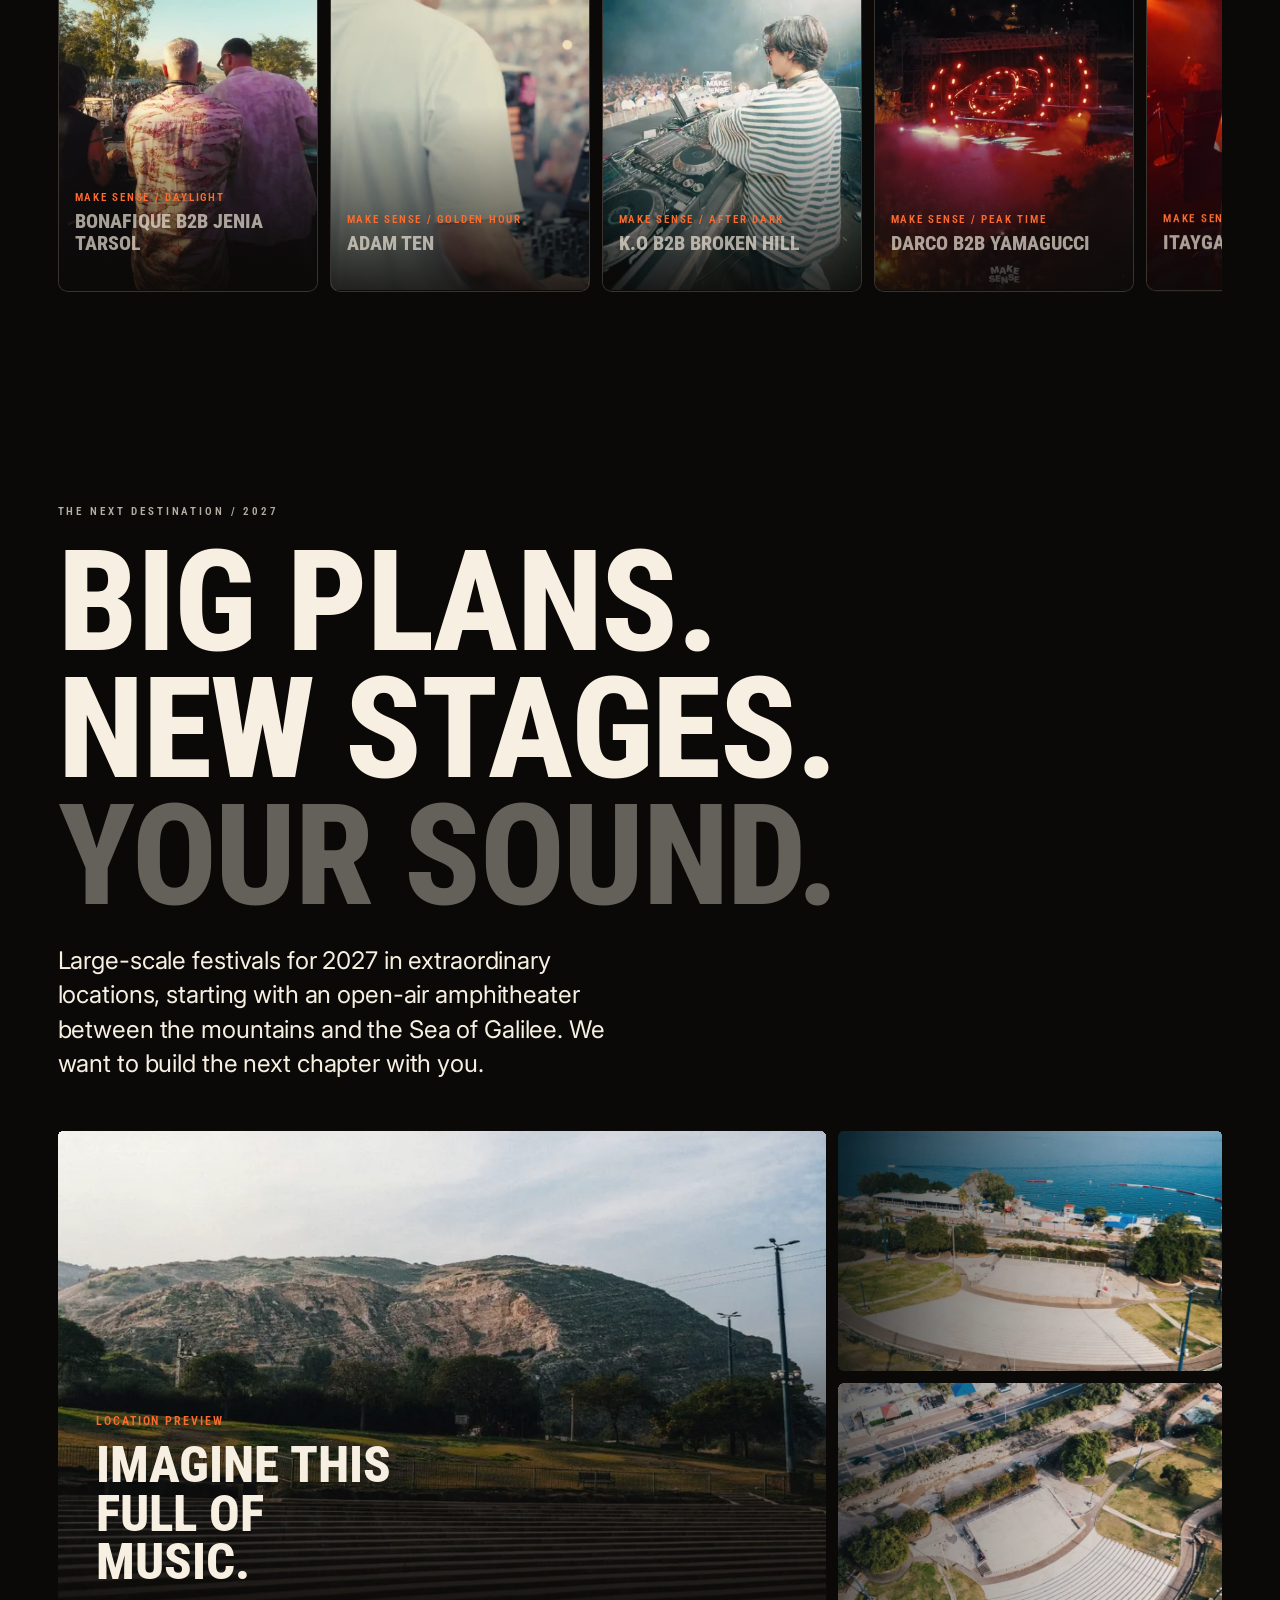
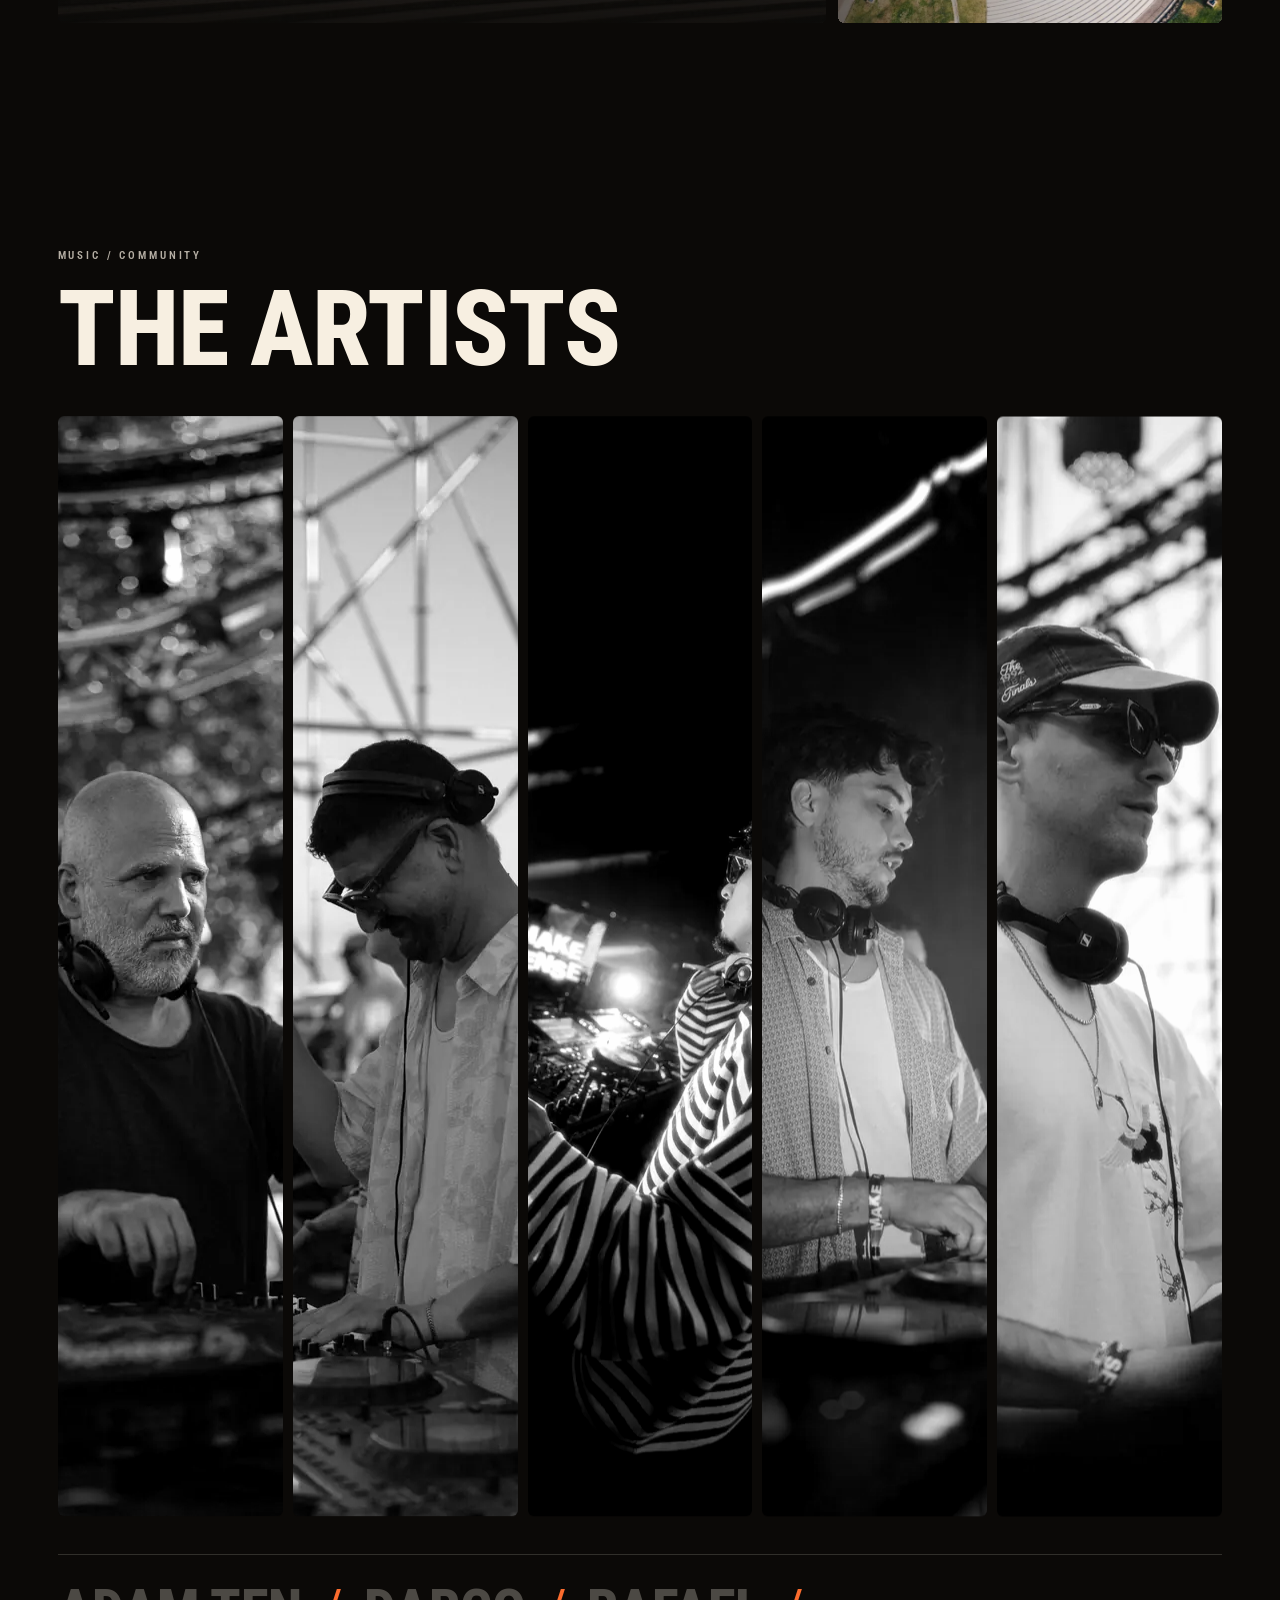
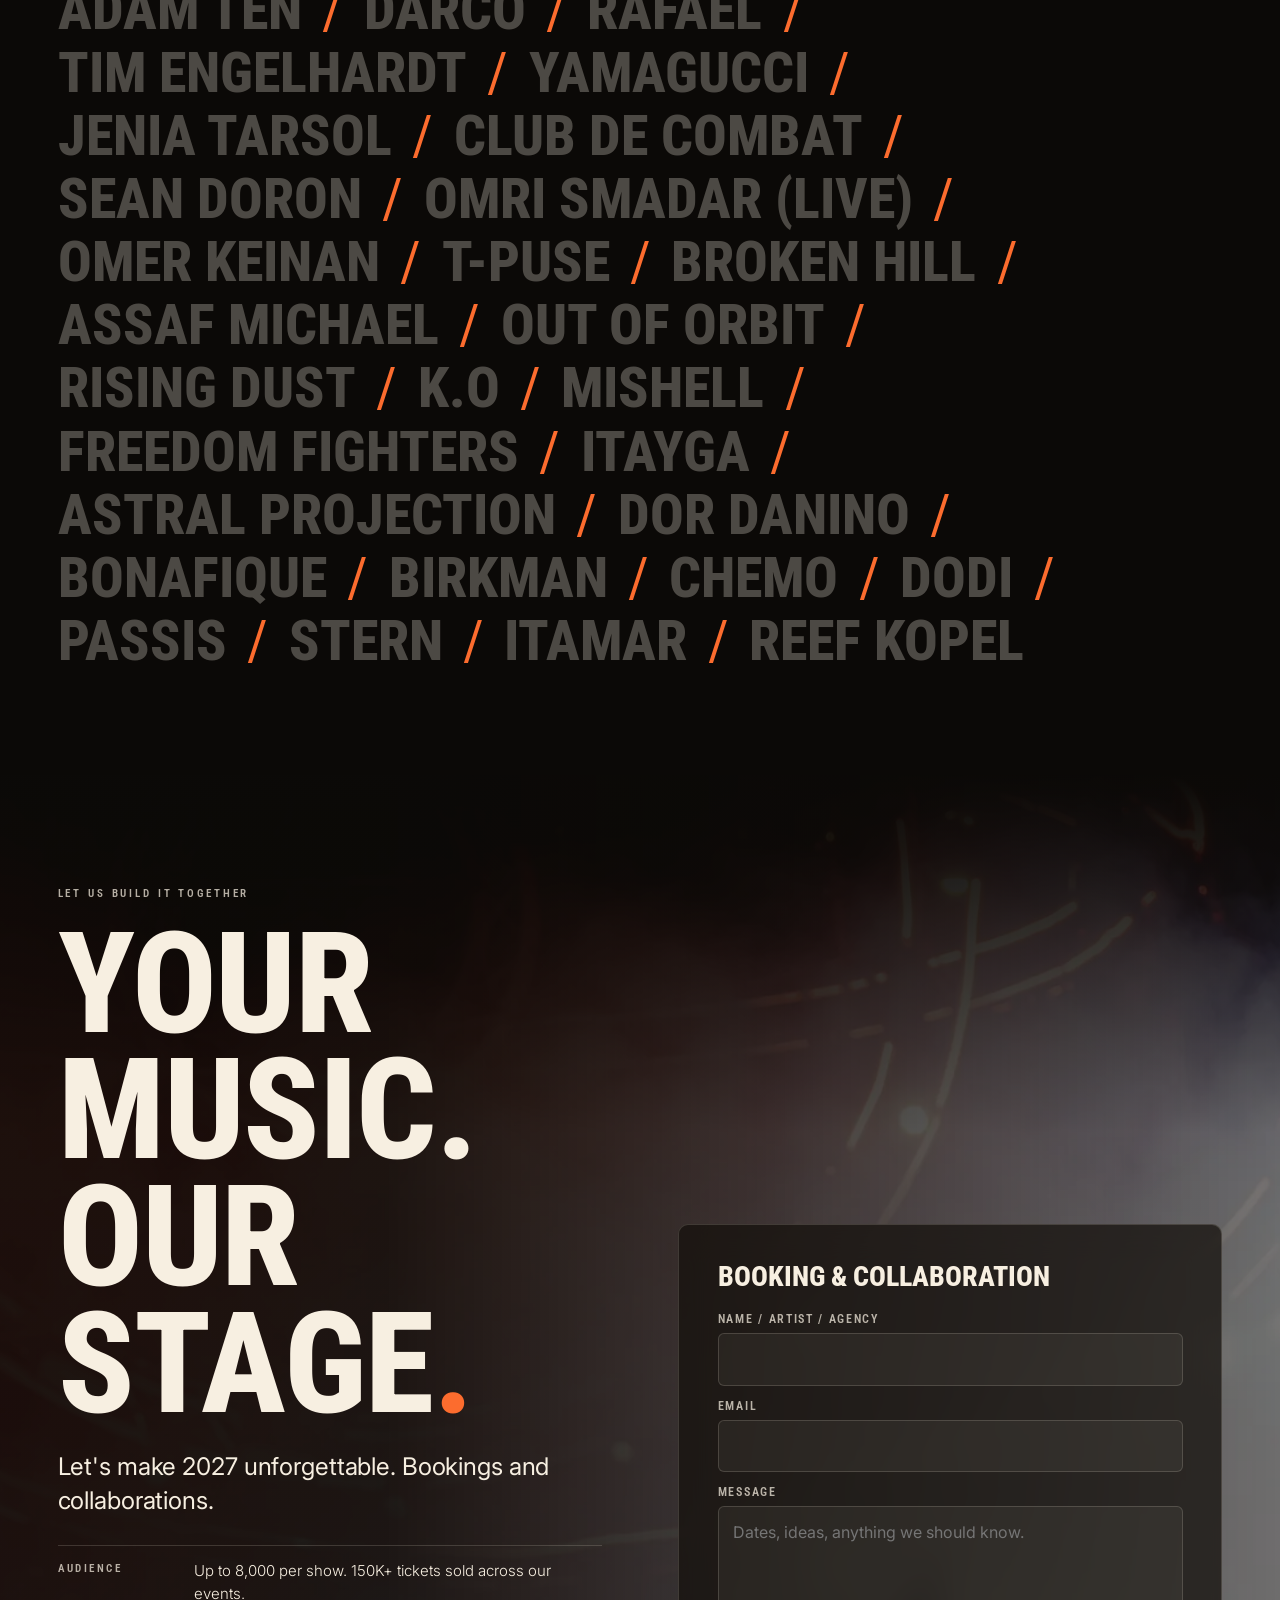
==== commit a33bc678: "Connection: real event footage, 2 Years Celebration lineup and a drifting photo mosaic Background lo" ====
--- a/connection/index.html
+++ b/connection/index.html
@@ -160,29 +160,49 @@
 
     <section class="section conn" id="connection">
       <div class="conn-media" aria-hidden="true">
-        <video id="connVideo" muted loop playsinline preload="none" poster="media/connection-loop.jpg" data-src="media/connection-loop.mp4"></video>
+        <video id="connVideo" muted loop playsinline preload="none" poster="media/connection-loop.jpg"
+          data-src="media/connection-loop.mp4" data-mobile="media/connection-loop-mobile.mp4" data-mobile-poster="media/connection-loop-mobile.jpg"></video>
       </div>
       <div class="conn-shade" aria-hidden="true"></div>
 
       <div class="wrap conn-inner">
-        <p class="tag tag-violet reveal">The community</p>
+        <p class="tag tag-violet reveal">The community &nbsp;/&nbsp; Two years</p>
         <h2 class="display conn-title" data-split>Connection</h2>
 
         <div class="grid-2 conn-body">
           <div class="reveal">
-            <p class="big">Where the community lives. Seventeen events across Israel, from desert sunrises to the big lakeside stages.</p>
+            <p class="big">Two years, seventeen events across Israel. Desert stages at sunrise, open air in the north, night to morning.</p>
             <p>An organically grown, carefully curated crowd that comes for the music and comes back for the next one.</p>
           </div>
-          <dl class="factline factline-violet reveal">
-            <div><dt>Events</dt><dd>17</dd></div>
-            <div><dt>Where</dt><dd>Israel</dd></div>
-          </dl>
-        </div>
-
-        <div class="conn-grid">
-          <figure class="cg-a" data-clip><img src="media/conn-lights.webp" alt="Connection stage with white lights over the crowd" loading="lazy" width="1400" height="1050" data-parallax="8"></figure>
-          <figure class="cg-b" data-clip><img src="media/conn-ring.webp" alt="Purple ring truss with a mirror ball" loading="lazy" width="1400" height="1050" data-parallax="-10"></figure>
-          <figure class="cg-c" data-clip><img src="media/conn-disco.webp" alt="Lasers over the Connection stage" loading="lazy" width="1400" height="1050" data-parallax="6"></figure>
+          <div>
+            <dl class="factline factline-violet reveal">
+              <div><dt>Events</dt><dd>17</dd></div>
+              <div><dt>Where</dt><dd>Israel</dd></div>
+              <div><dt>Format</dt><dd>Night to sunrise</dd></div>
+            </dl>
+            <div class="lineup lineup-conn reveal">
+              <p class="lineup-label">2 Years Celebration / North of Israel</p>
+              <ul id="connLineup"></ul>
+            </div>
+          </div>
+        </div>
+      </div>
+
+      <div class="wrap cmosaic" aria-label="Connection photos">
+        <div class="cm-col" data-speed="-6">
+          <figure data-clip><img src="media/cx-golden.webp" alt="A dancer on shoulders at golden hour with wind turbines behind" loading="lazy" width="1800" height="1202"><figcaption>Golden hour</figcaption></figure>
+          <figure data-clip><img src="media/cx-stage.webp" alt="The Connection stage with giant gift boxes and the logo" loading="lazy" width="1800" height="1202"><figcaption>The stage</figcaption></figure>
+          <figure data-clip><img src="media/cx-sign.webp" alt="The 2 Years Celebration sign at dusk" loading="lazy" width="1600" height="1069"><figcaption>Two years</figcaption></figure>
+        </div>
+        <div class="cm-col cm-mid" data-speed="8">
+          <figure data-clip class="tall"><img src="media/cx-dj.webp" alt="DJs behind the decks under green light" loading="lazy" width="735" height="1100"><figcaption>Behind the decks</figcaption></figure>
+          <figure data-clip><img src="media/cx-lasers.webp" alt="Green lasers over the Connection stage at night" loading="lazy" width="1800" height="1202"><figcaption>After dark</figcaption></figure>
+          <figure data-clip><img src="media/cx-sparks.webp" alt="Sparklers raised above the crowd in front of the booth" loading="lazy" width="1800" height="1202"><figcaption>Peak time</figcaption></figure>
+        </div>
+        <div class="cm-col" data-speed="-10">
+          <figure data-clip><img src="media/cx-sunset.webp" alt="Hands up across the crowd at sunset" loading="lazy" width="1800" height="1202"><figcaption>Sundown</figcaption></figure>
+          <figure data-clip><img src="media/cx-pyro.webp" alt="Flames and lights over the crowd" loading="lazy" width="1800" height="1202"><figcaption>Night</figcaption></figure>
+          <figure data-clip><img src="media/cx-ring.webp" alt="A neon ring installation at night" loading="lazy" width="1600" height="1069"><figcaption>To sunrise</figcaption></figure>
         </div>
       </div>
     </section>
--- a/connection/motion.css
+++ b/connection/motion.css
@@ -2,7 +2,7 @@
    Motion layer + new sections (Connection, Euforia, loader). Everything here degrades to a static page
    when JS or GSAP is missing or the visitor prefers less motion.
    ============================================================ */
-:root { --violet: #b06bff; --violet-2: #e2c6ff; }
+:root { --violet: #5fd8b8; --violet-2: #c3f2e3; }
 
 /* ---------- loader ---------- */
 .loader { display: none; }
@@ -66,15 +66,15 @@
 .is-pinned-gallery .gallery-head { margin-bottom: 40px; }
 
 /* ---------- Connection ---------- */
-.conn { overflow: hidden; background: #0d0710; }
+.conn { overflow: hidden; background: #06100d; }
 .motion .conn { background: var(--bg); }
 .conn-media { position: absolute; inset: 0; }
 .conn-media video { width: 100%; height: 100%; object-fit: cover; opacity: .55; }
 .conn-shade { position: absolute; inset: 0; background:
   linear-gradient(180deg, var(--bg) 0%, rgba(13,7,16,.35) 18%, rgba(13,7,16,.55) 50%, rgba(13,7,16,.92) 78%, var(--bg) 100%),
-  radial-gradient(60% 50% at 70% 30%, rgba(176,107,255,.25), transparent 70%); }
+  radial-gradient(60% 50% at 70% 30%, rgba(95,216,184,.16), transparent 70%); }
 .conn-inner { position: relative; }
-.tag-violet { background: var(--violet); color: #12081a; }
+.tag-violet { background: var(--violet); color: #04140f; }
 .conn-title { font-size: clamp(76px, 15.5vw, 250px); line-height: .82; }
 .conn-title .dot { color: var(--violet); }
 .conn-body { margin-top: clamp(48px, 7vw, 100px); align-items: end; }
@@ -141,7 +141,7 @@
   font: 600 11px/1 var(--display); letter-spacing: .24em; padding: 9px 16px; border-radius: 999px; margin-bottom: 22px;
 }
 .tag-ember { color: var(--accent); border-color: rgba(255, 106, 43, .45); border-color: color-mix(in srgb, var(--accent) 45%, transparent); }
-.tag-violet { color: var(--violet-2); border-color: rgba(176, 107, 255, .5); }
+.tag-violet { color: var(--violet-2); border-color: rgba(95, 216, 184, .5); }
 
 .h-xxl em { color: transparent; -webkit-text-stroke: 1.5px var(--cream); }
 .btn { font-size: 13px; letter-spacing: .16em; padding: 16px 26px; }
@@ -309,3 +309,25 @@
 .wordmark .dot { color: var(--accent); }
 .footer .wordmark { font-size: 16px; }
 @media (max-width: 640px) { .nav .wordmark { font-size: 16px; } }
+
+/* ============================================================
+   Connection: lineup + drifting photo mosaic
+   ============================================================ */
+.lineup-conn { margin-top: 28px; }
+.lineup-conn .lineup-label { color: var(--violet); }
+.lineup-conn li { font-size: clamp(18px, 1.7vw, 24px); }
+.cmosaic { position: relative; display: grid; grid-template-columns: 1fr 1.15fr 1fr; gap: 14px; align-items: start; margin-top: clamp(48px, 6vw, 88px); }
+.cm-col { display: flex; flex-direction: column; gap: 14px; will-change: transform; }
+.cm-mid { margin-top: clamp(40px, 8vw, 120px); }
+.cmosaic figure { margin: 0; position: relative; overflow: hidden; border-radius: 6px; aspect-ratio: 3 / 2; }
+.cmosaic figure.tall { aspect-ratio: 3 / 4; }
+.cmosaic img { width: 100%; height: 100%; object-fit: cover; transition: transform 1.2s var(--ease); }
+.cmosaic figure:hover img { transform: scale(1.05); }
+.cmosaic figcaption { position: absolute; left: 12px; bottom: 10px; font: 700 11px/1 var(--display); letter-spacing: .2em; text-transform: uppercase; color: var(--cream);
+  background: rgba(6,16,13,.55); backdrop-filter: blur(6px); -webkit-backdrop-filter: blur(6px); padding: 7px 10px; border-radius: 999px; }
+@media (max-width: 640px) {
+  .cmosaic { grid-template-columns: 1fr 1fr; gap: 10px; }
+  .cm-col { gap: 10px; }
+  .cm-col:last-child { display: none; }
+  .cm-mid { margin-top: 36px; }
+}
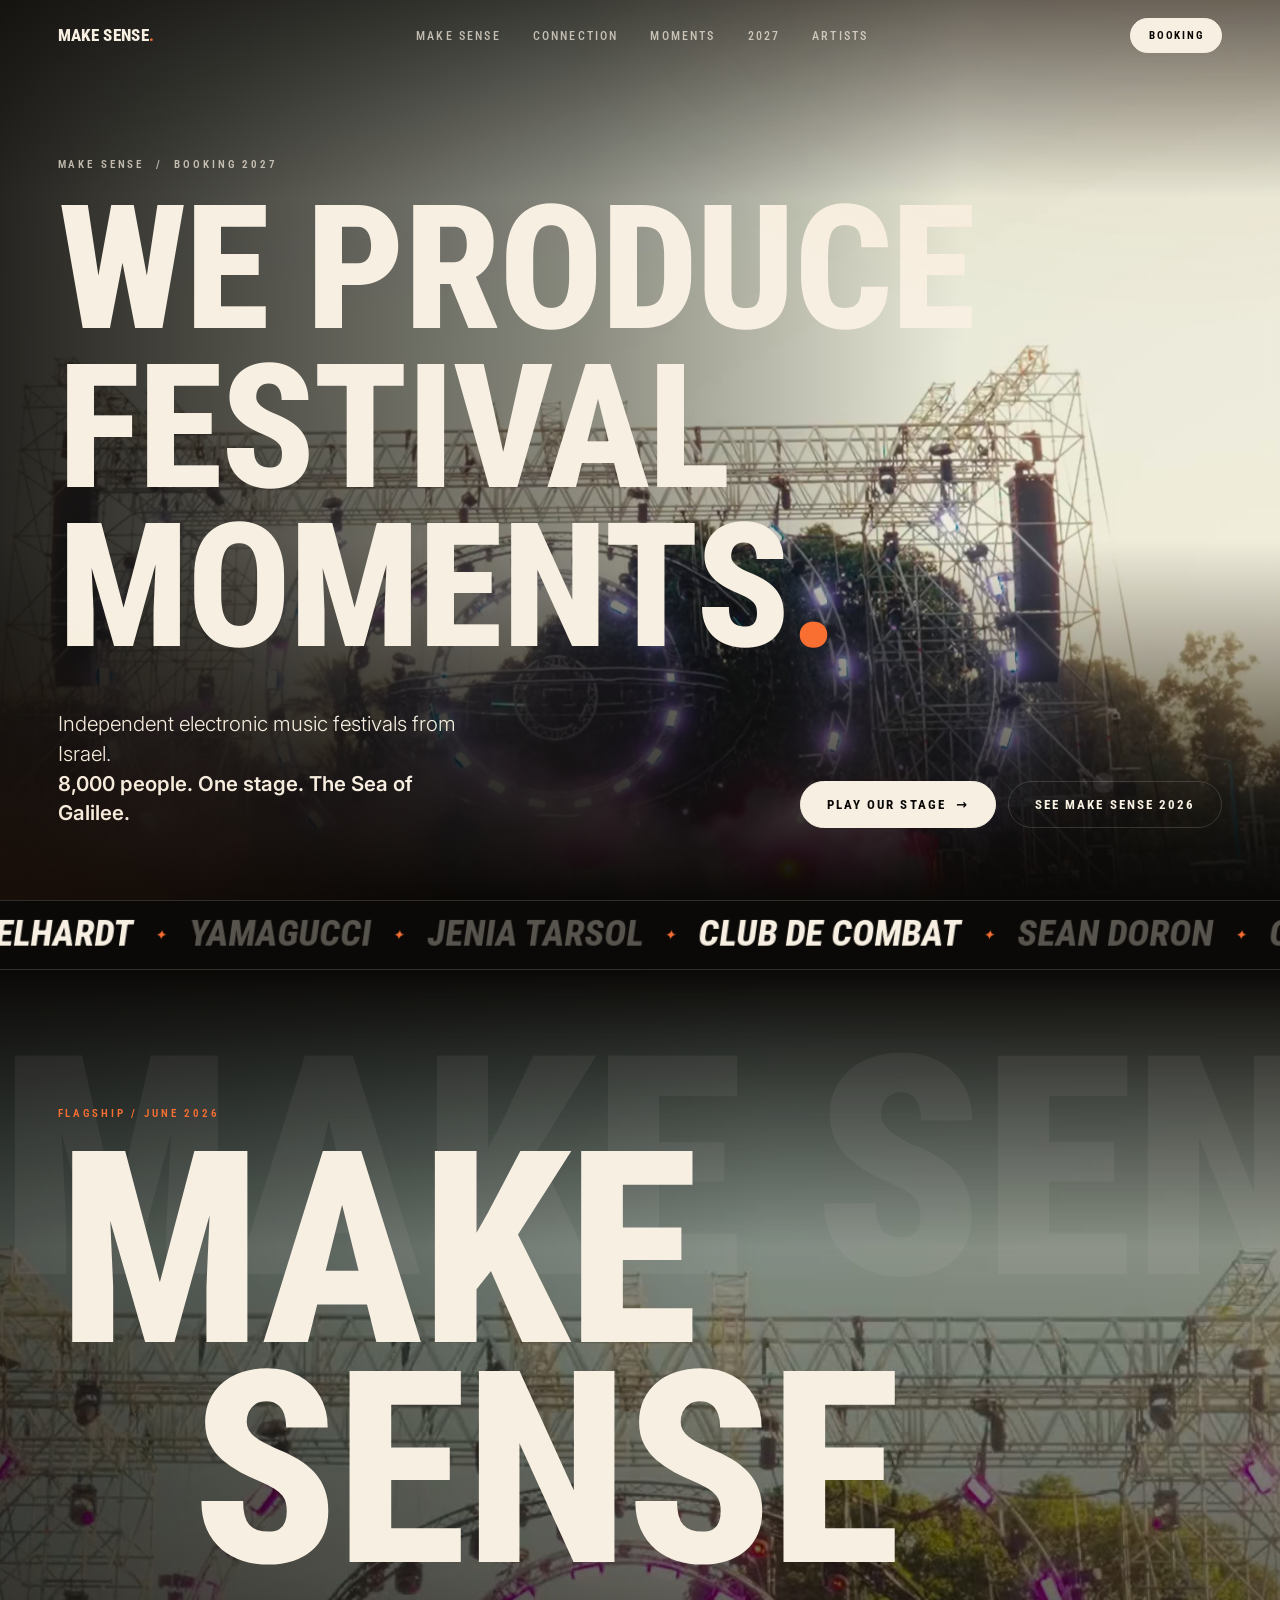
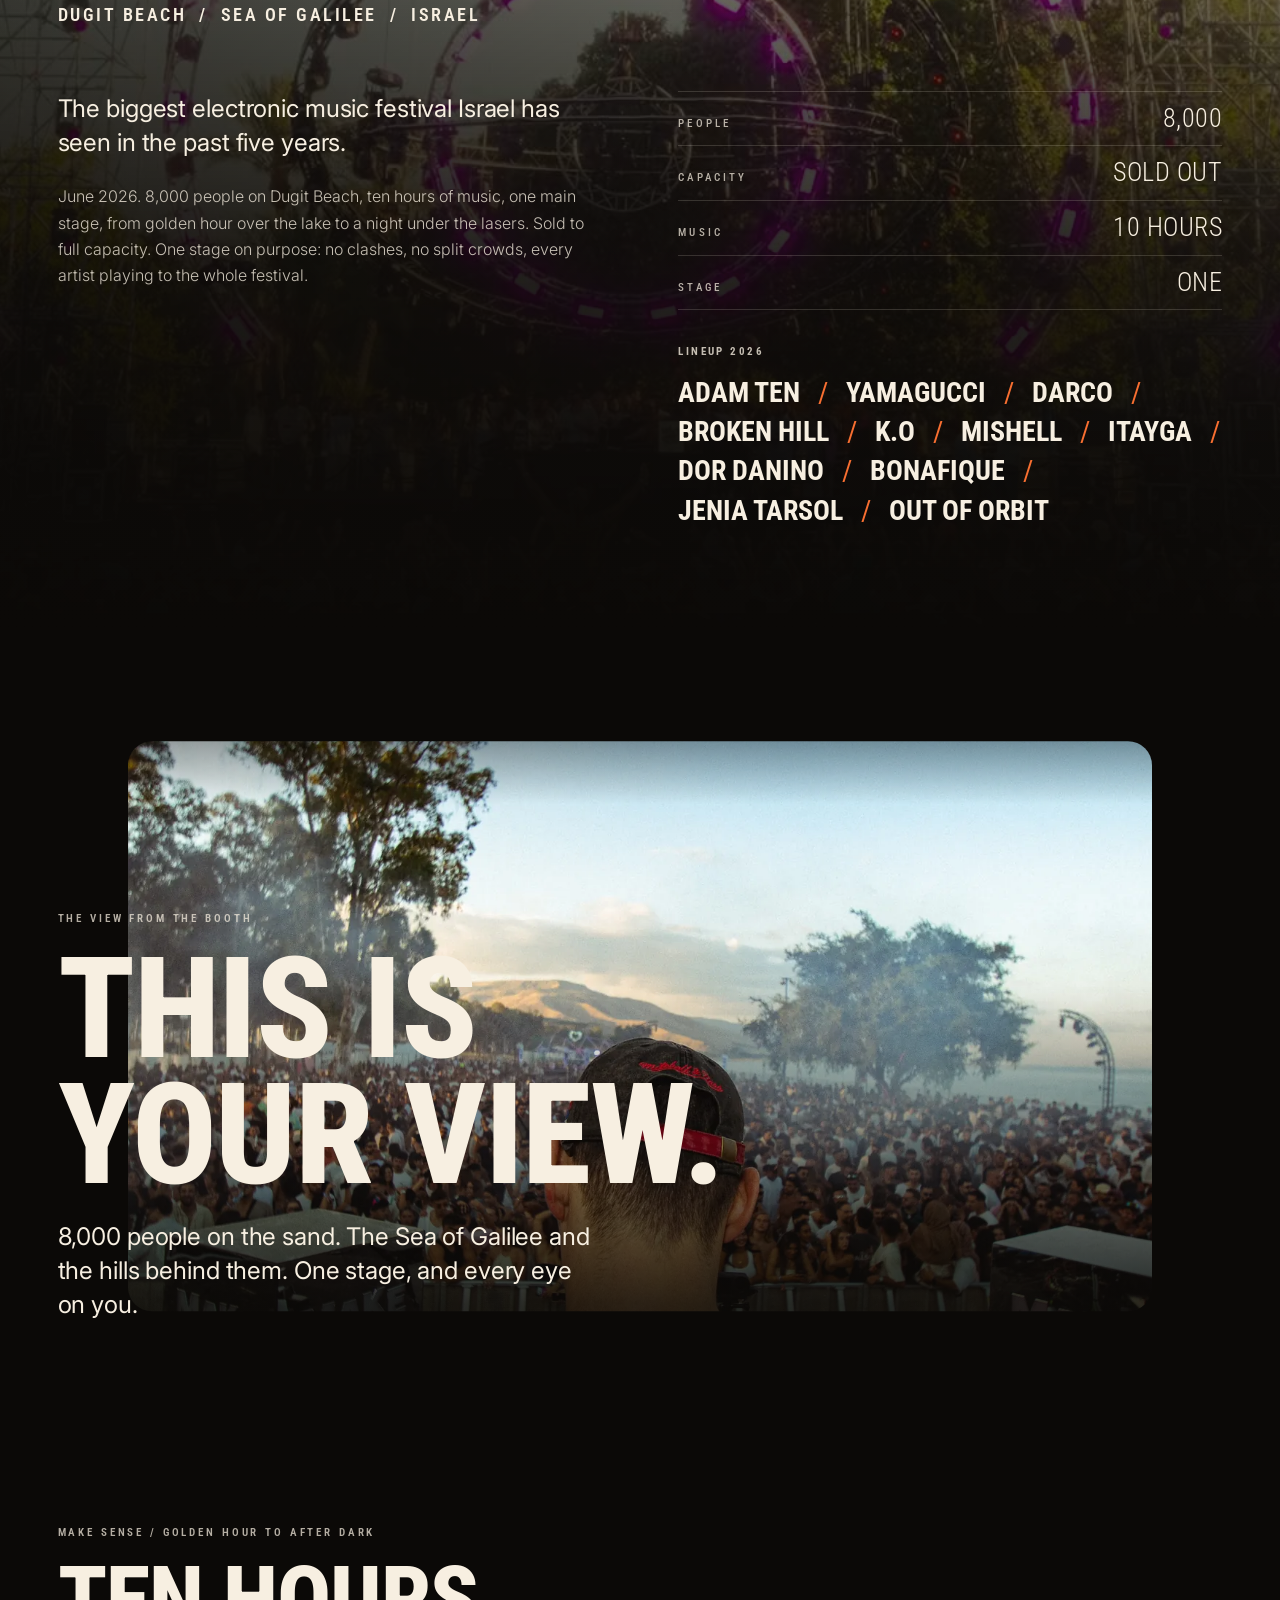
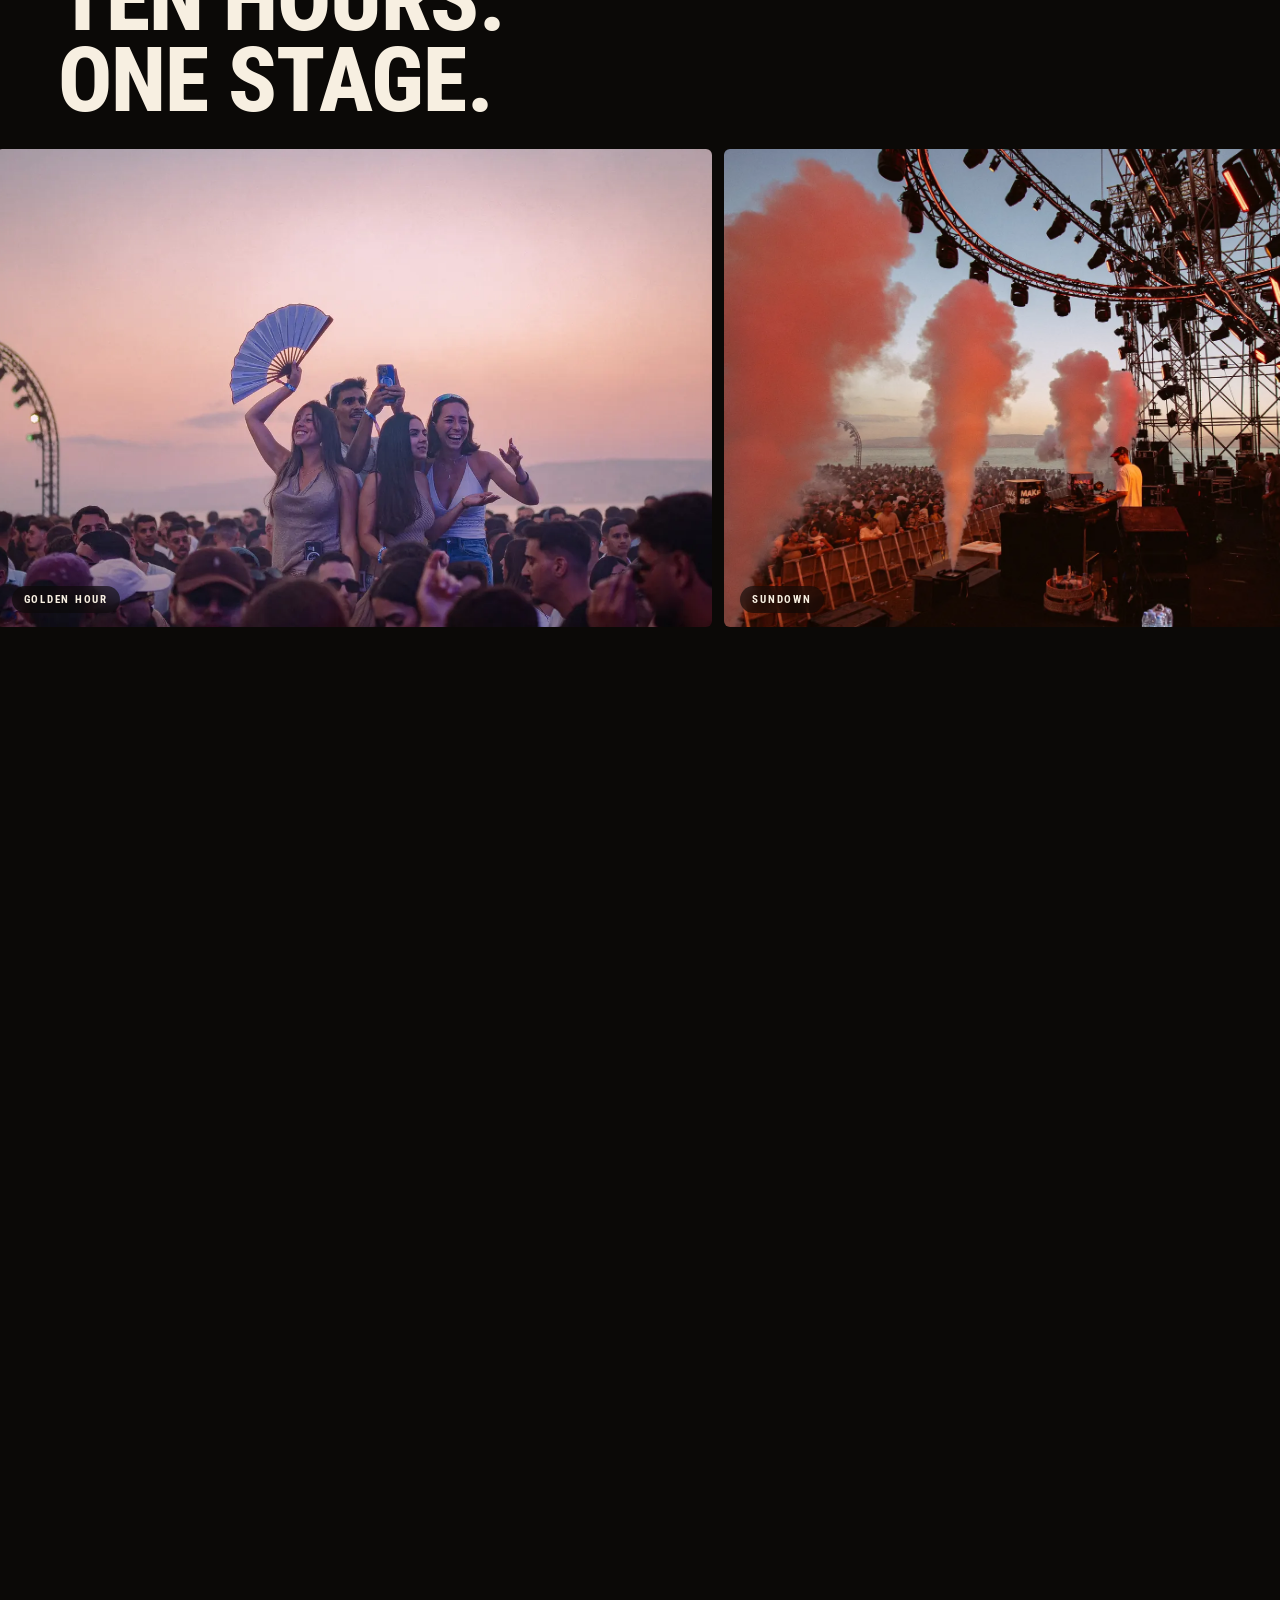
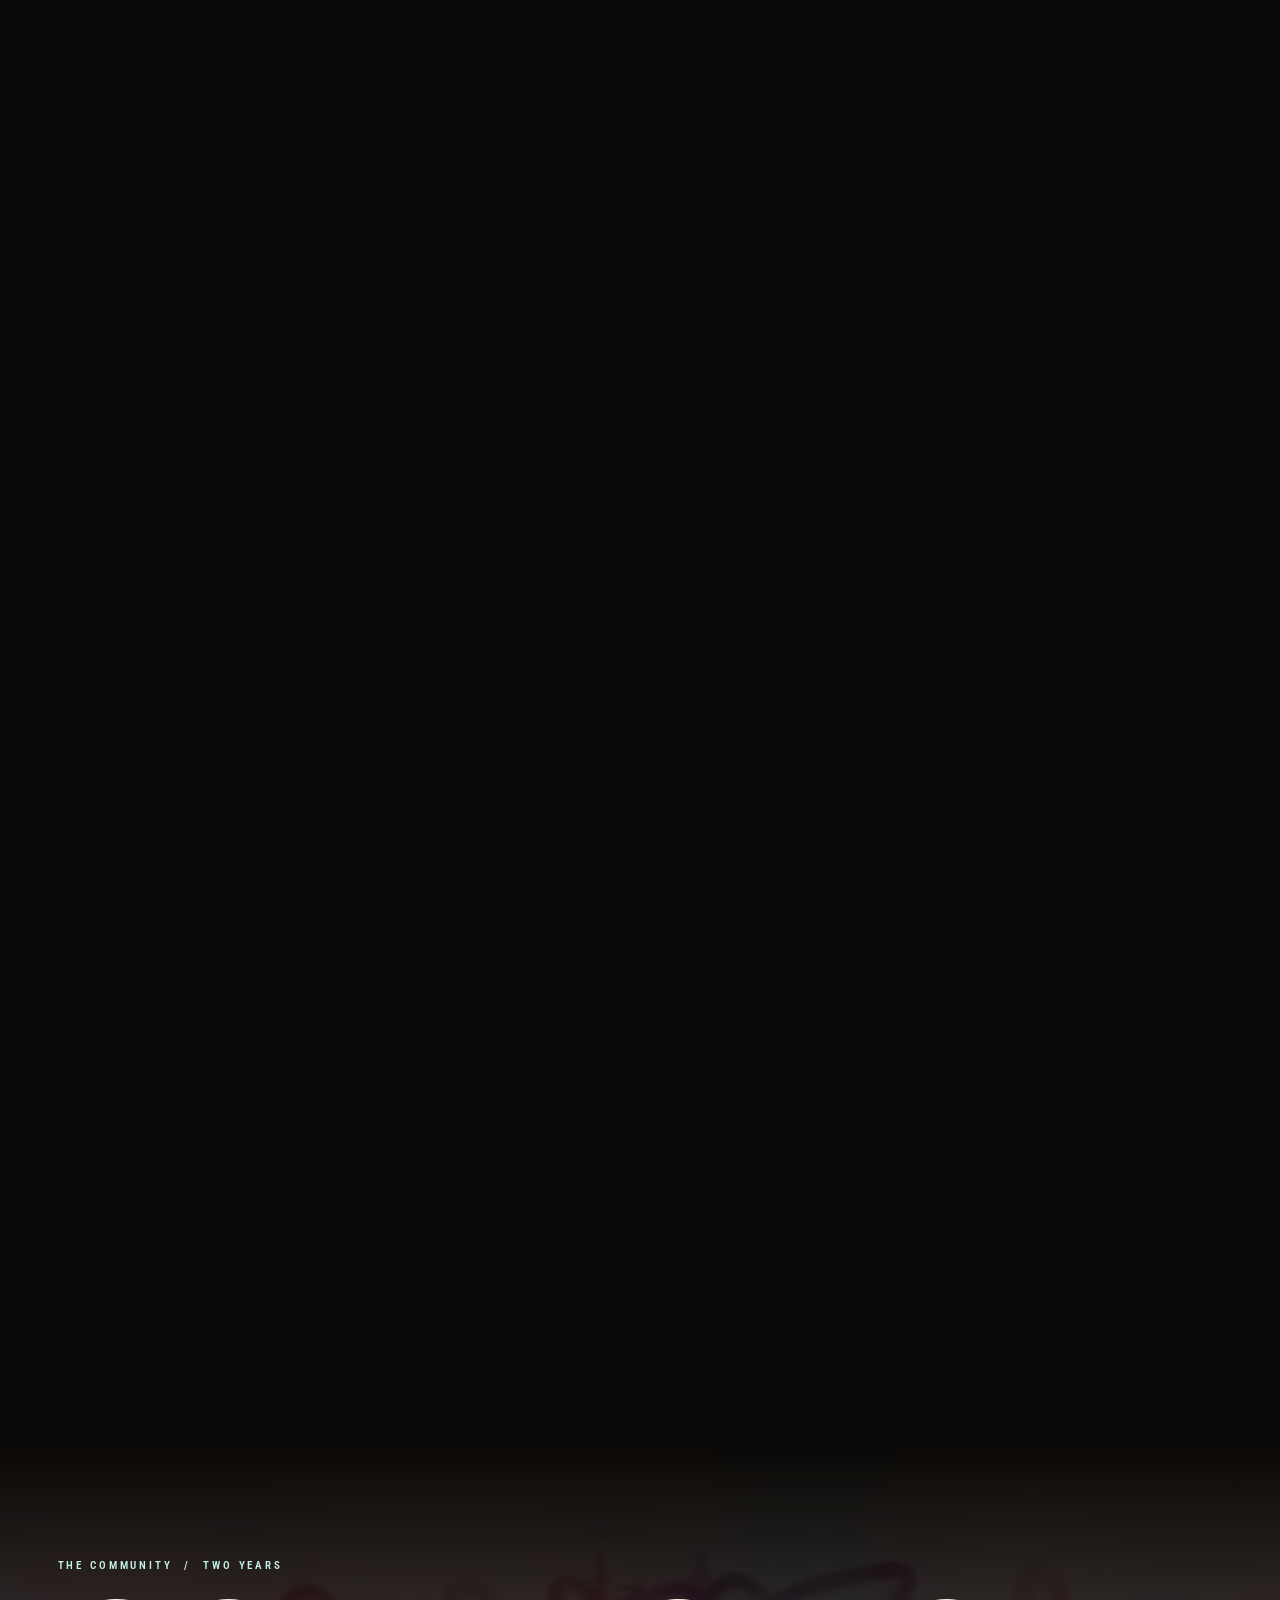
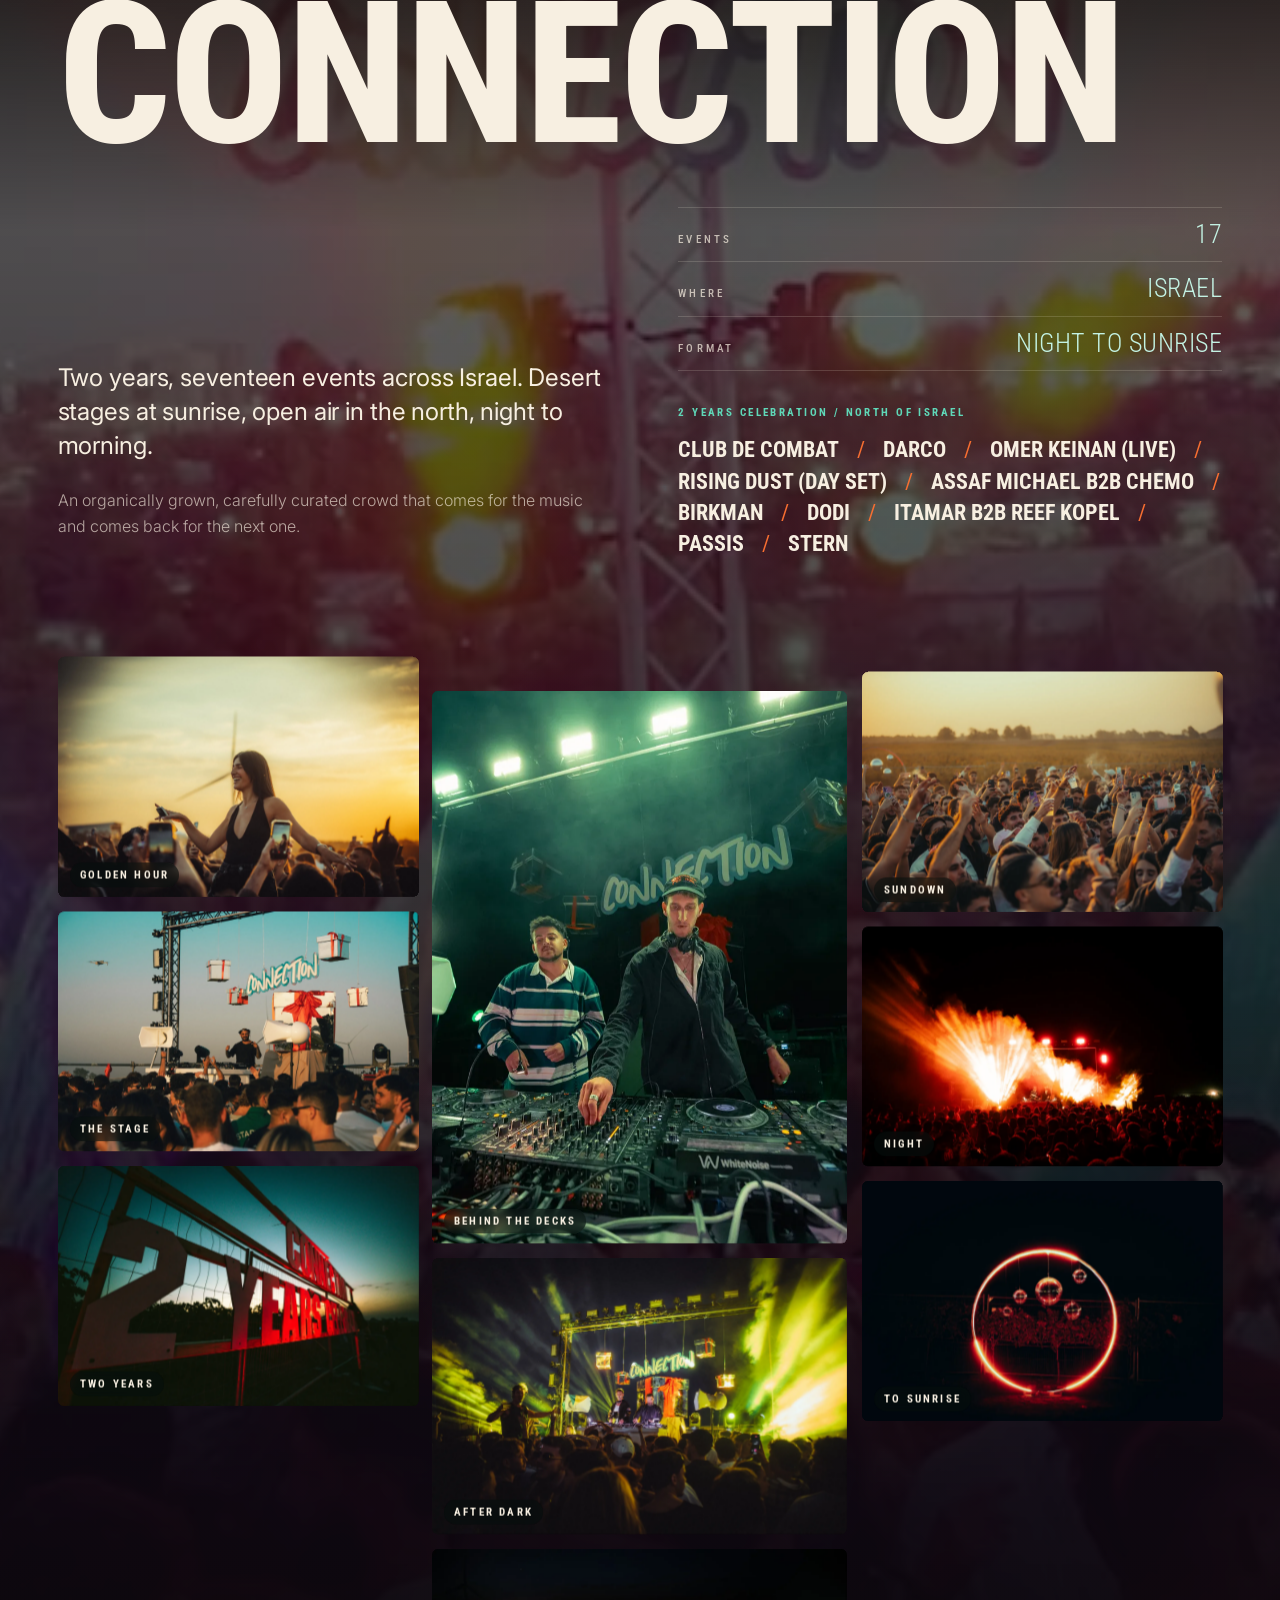
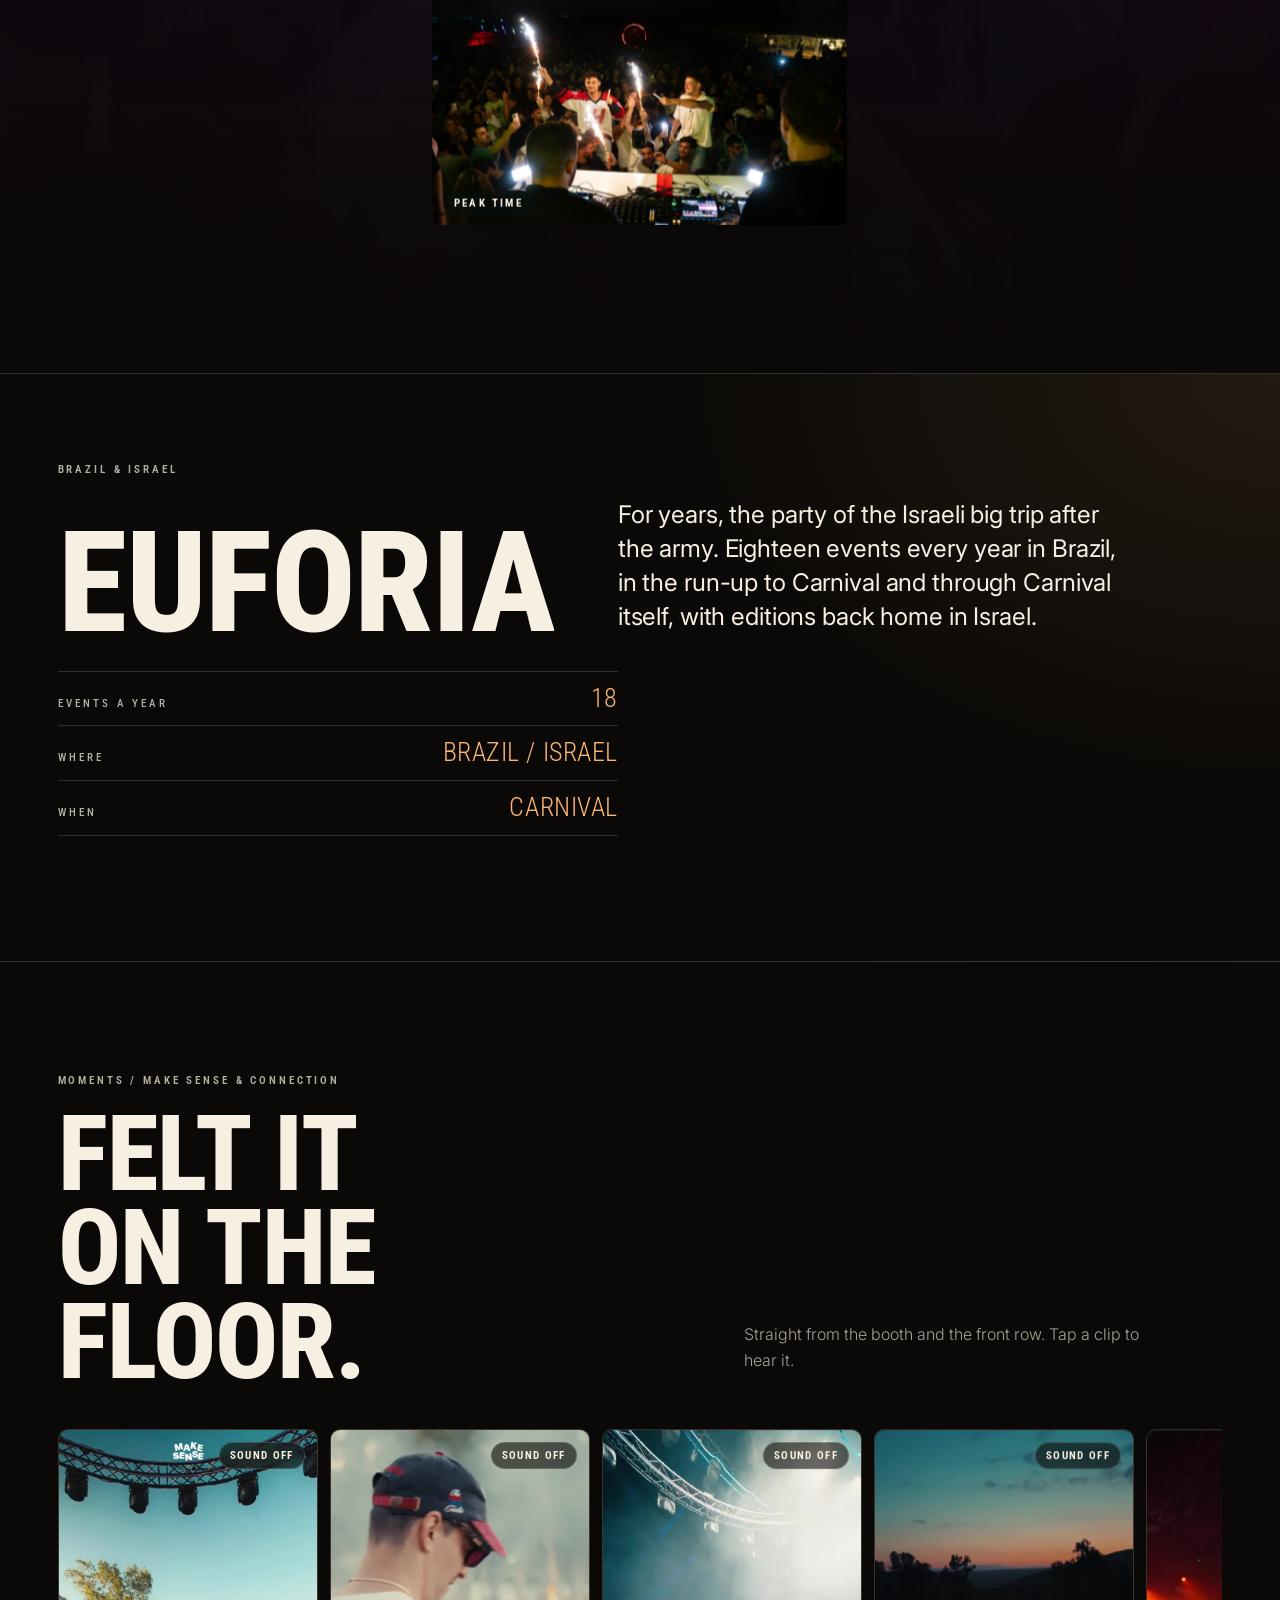
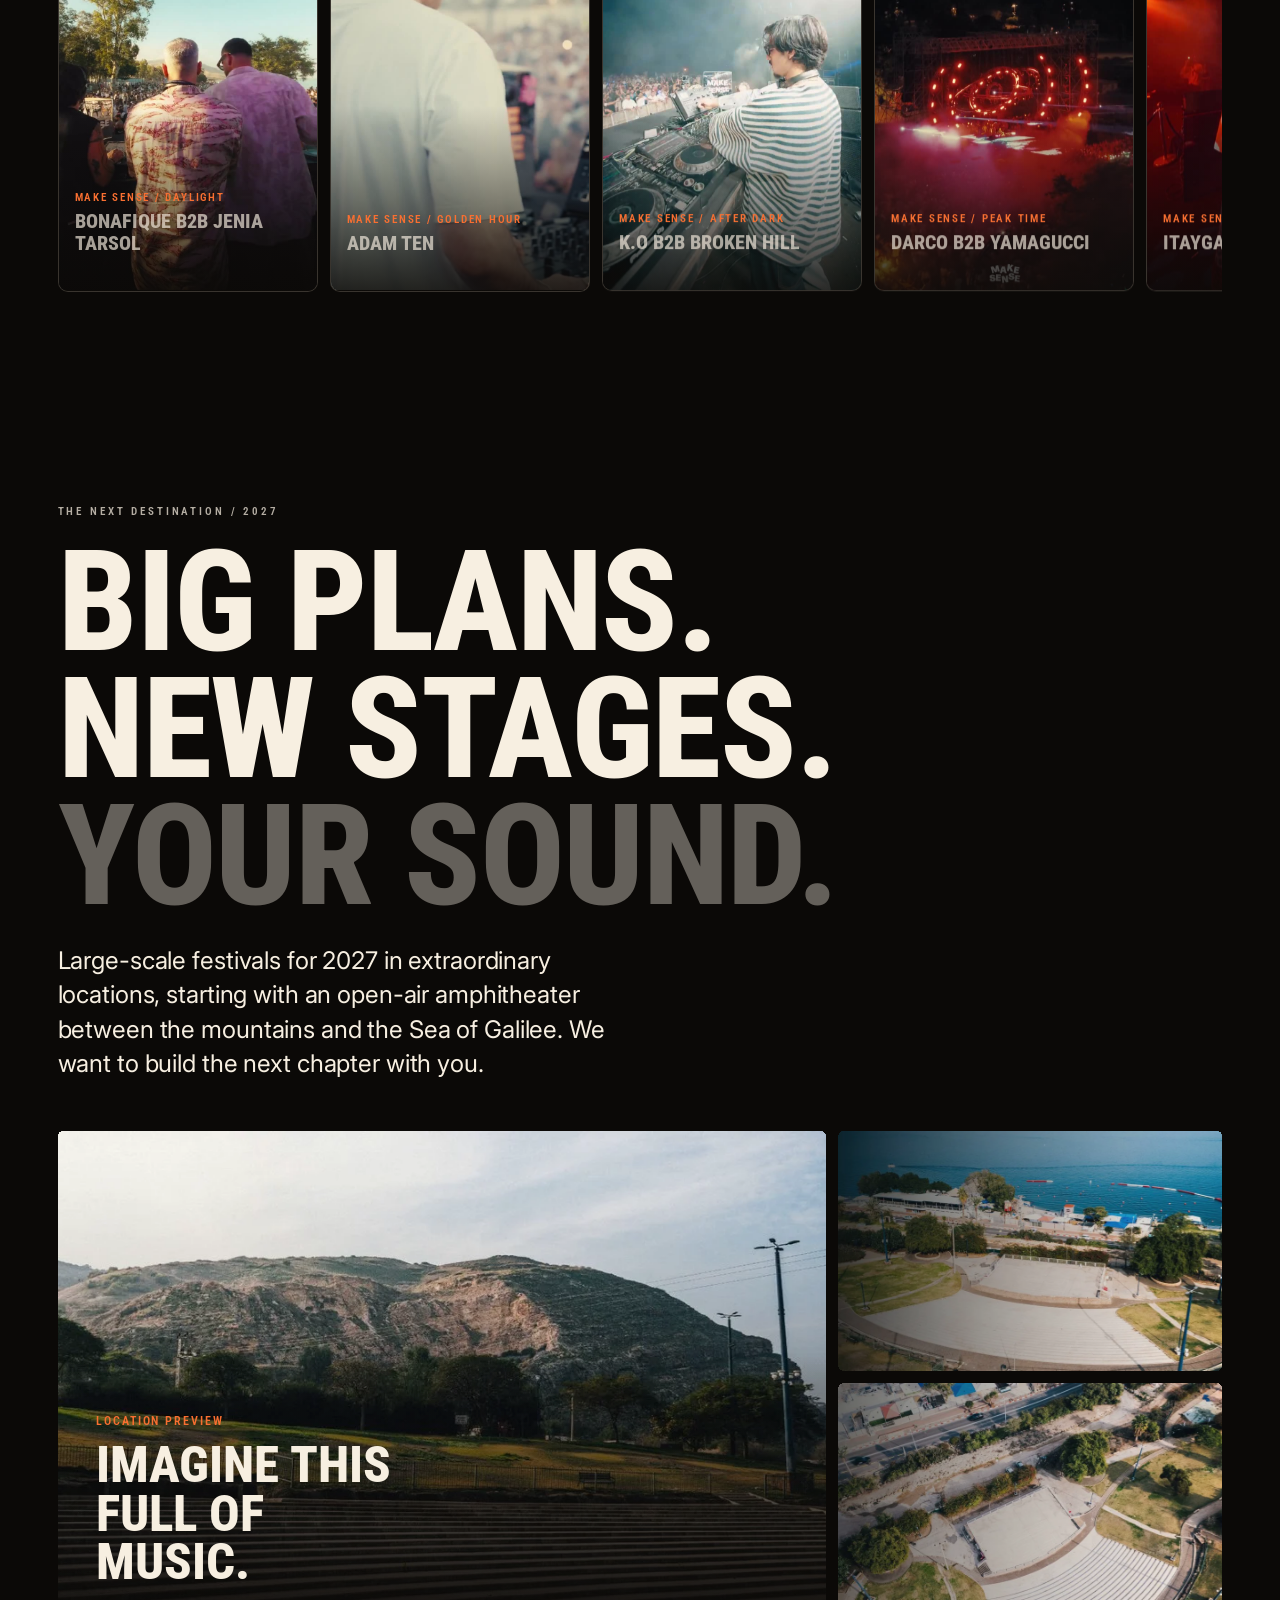
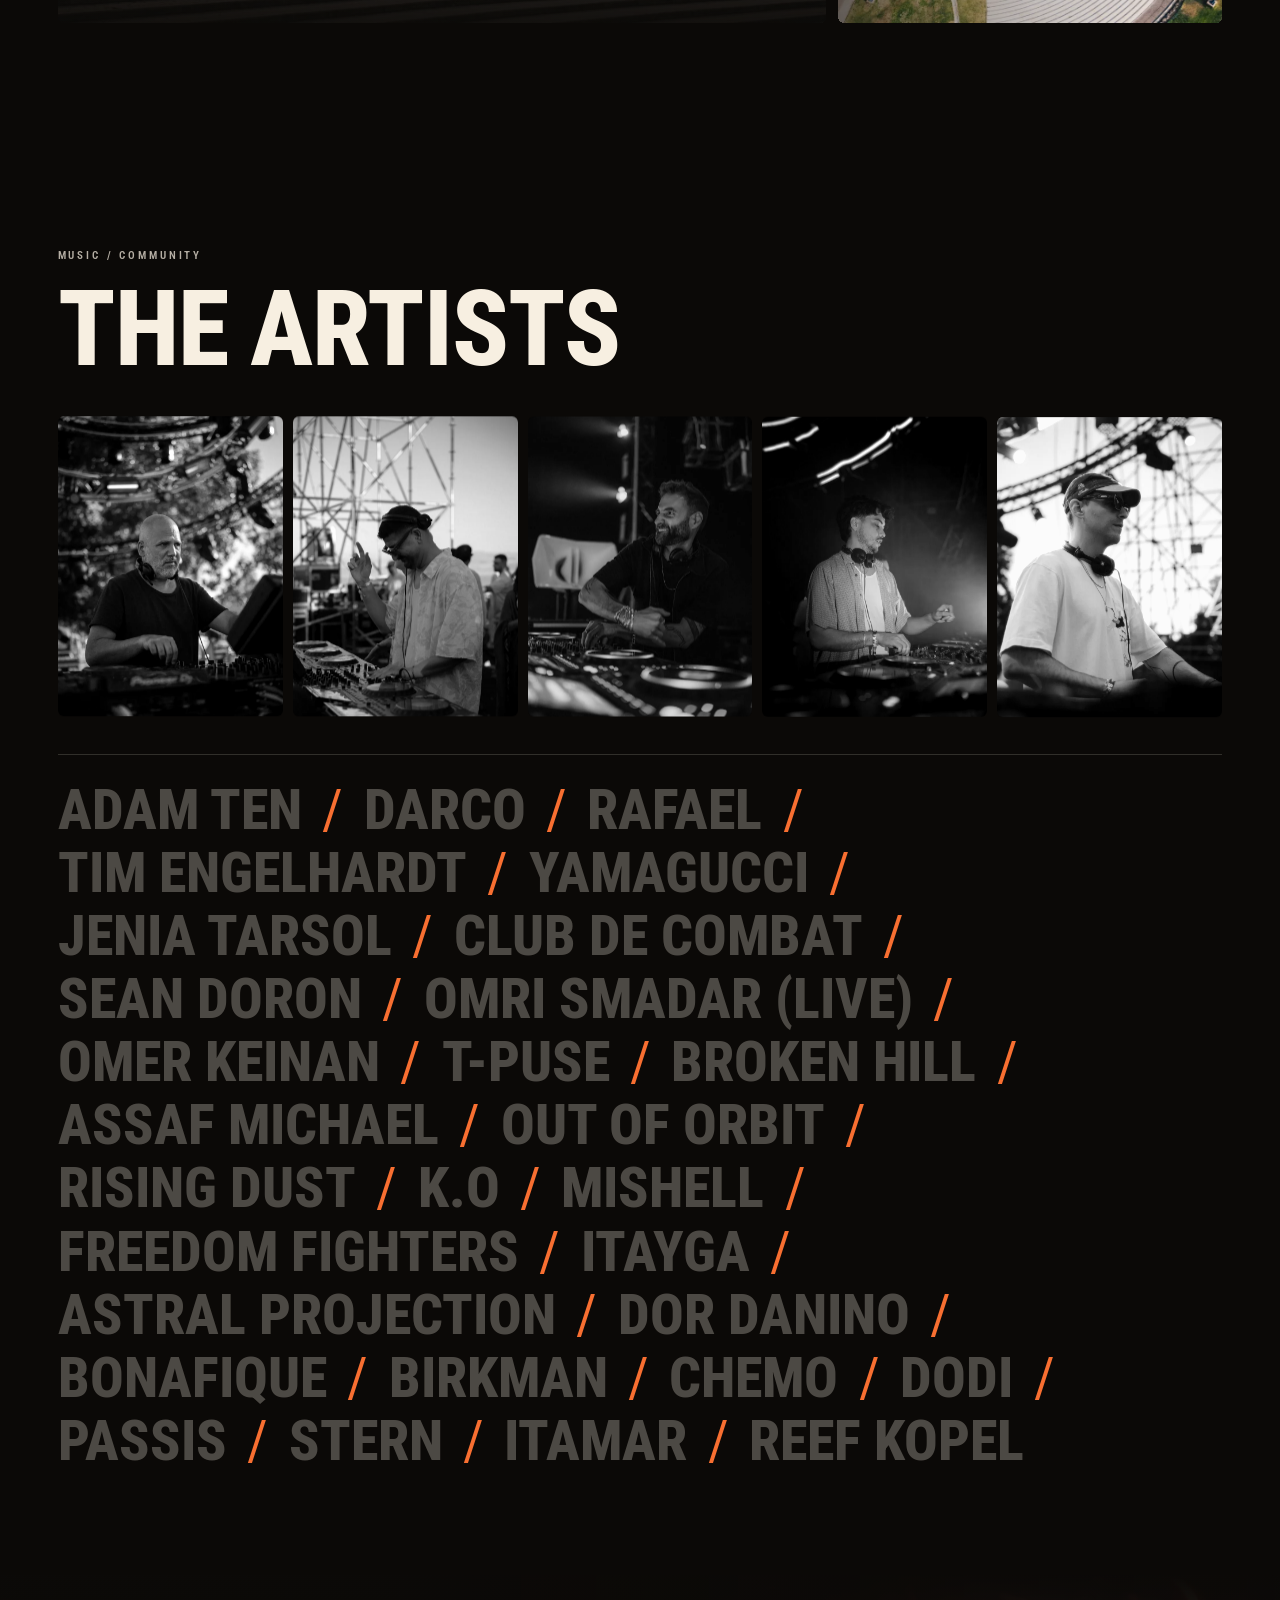
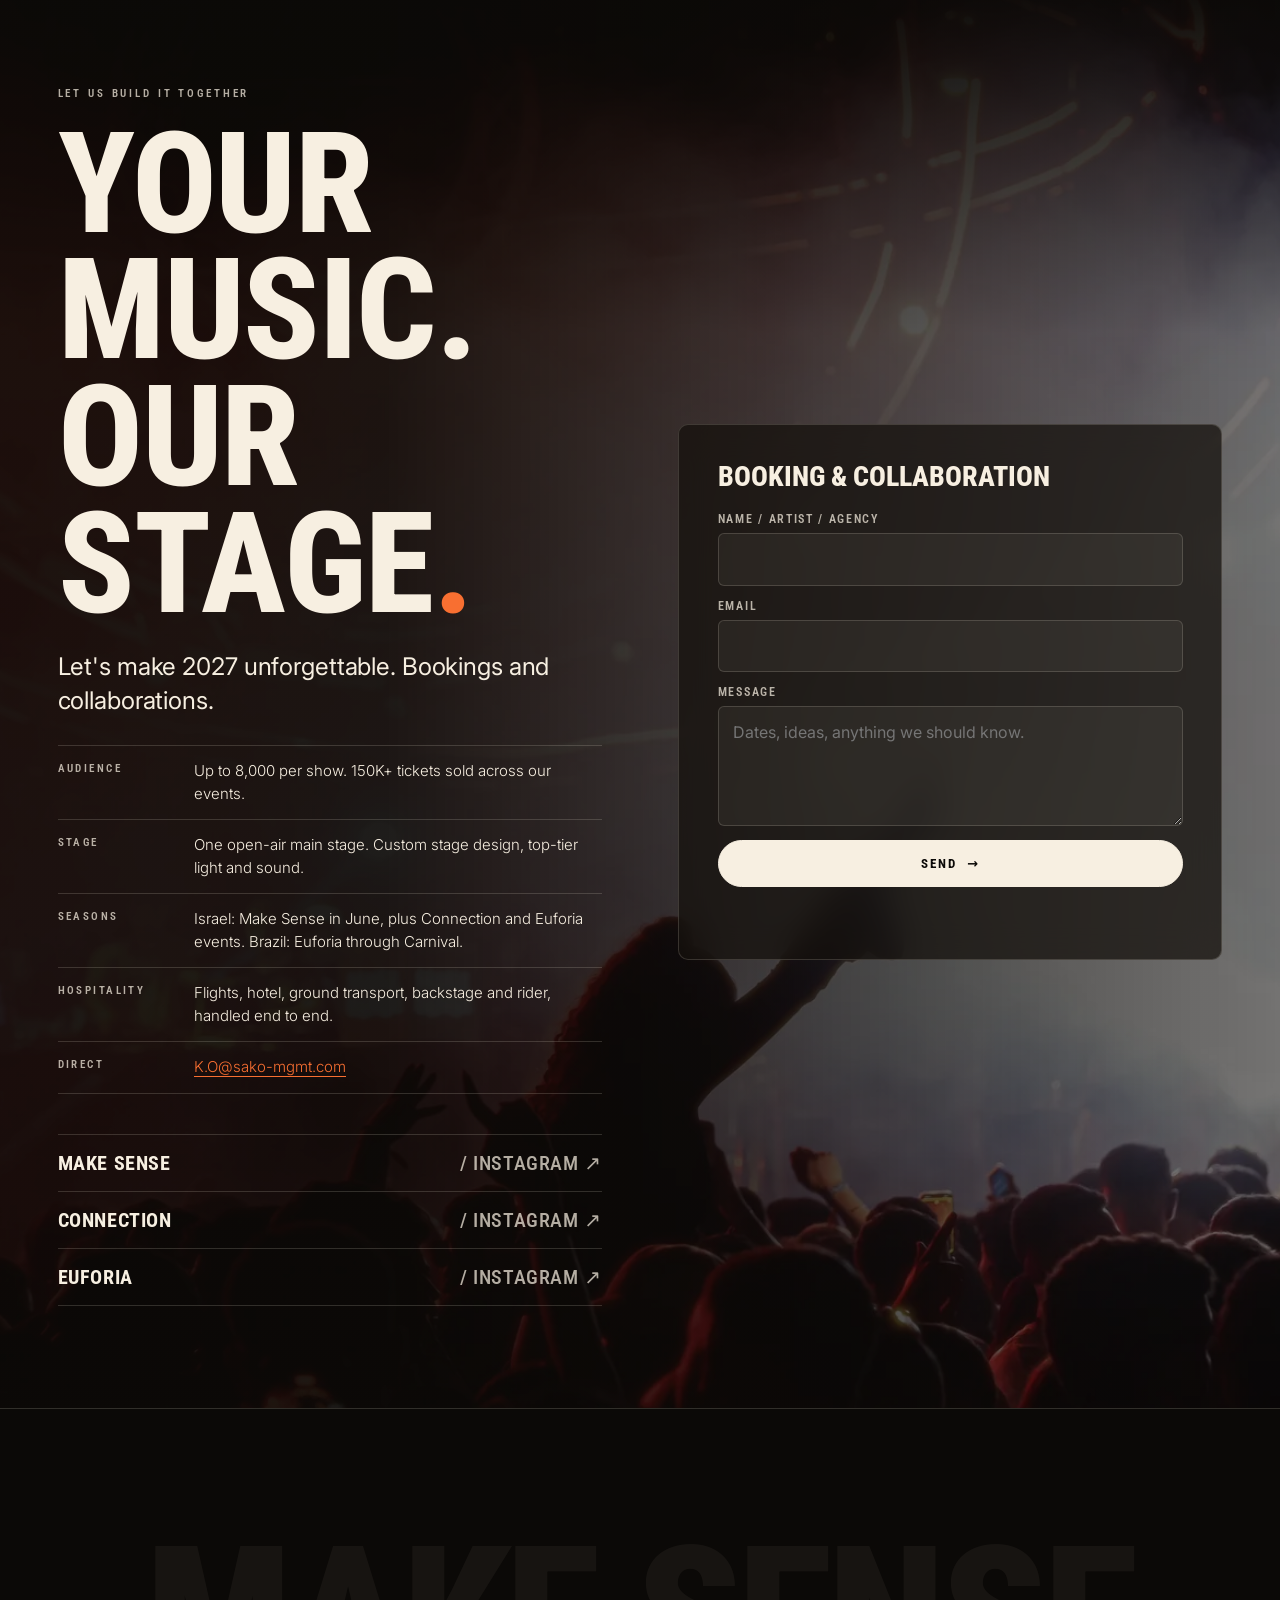
==== commit b1e5a7bf: "Artist portraits: keep the 3:4 frame on phones, frame faces, replace the cropped portrait" ====
--- a/connection/index.html
+++ b/connection/index.html
@@ -261,11 +261,11 @@
         <p class="tag reveal">Music / Community</p>
         <h2 class="display h-xl" data-split>The artists</h2>
         <div class="portraits" aria-hidden="true">
-          <img src="media/artist-hands.webp" alt="" loading="lazy" width="782" height="1100">
-          <img src="media/artist-day.webp" alt="" loading="lazy" width="782" height="1100">
-          <img src="media/artist-blue.webp" alt="" loading="lazy" width="782" height="1100">
-          <img src="media/artist-red.webp" alt="" loading="lazy" width="782" height="1100">
-          <img src="media/artist-cap.webp" alt="" loading="lazy" width="782" height="1100">
+          <img src="media/artist-hands.webp" alt="" loading="lazy" width="782" height="1043">
+          <img src="media/artist-day.webp" alt="" loading="lazy" width="782" height="1043">
+          <img src="media/artist-blue.webp" alt="" loading="lazy" width="782" height="1043">
+          <img src="media/artist-red.webp" alt="" loading="lazy" width="782" height="1043">
+          <img src="media/artist-cap.webp" alt="" loading="lazy" width="782" height="1043">
         </div>
         <ul class="artist-wall" id="artistWall"></ul>
       </div>
--- a/connection/styles.css
+++ b/connection/styles.css
@@ -286,7 +286,8 @@
 
 /* artist portraits */
 .portraits { display: grid; grid-template-columns: repeat(5, 1fr); gap: 10px; margin-top: clamp(40px, 5vw, 64px); }
-.portraits img { width: 100%; aspect-ratio: 3 / 4; object-fit: cover; border-radius: 6px; filter: grayscale(1) contrast(1.1); transition: filter .6s var(--ease); }
+.portraits { align-items: start; }
+.portraits img { width: 100%; height: auto; aspect-ratio: 3 / 4; align-self: start; object-fit: cover; object-position: 50% 25%; border-radius: 6px; filter: grayscale(1) contrast(1.1); transition: filter .6s var(--ease); }
 .portraits img:hover { filter: none; }
 
 /* ---------- reveal ---------- */
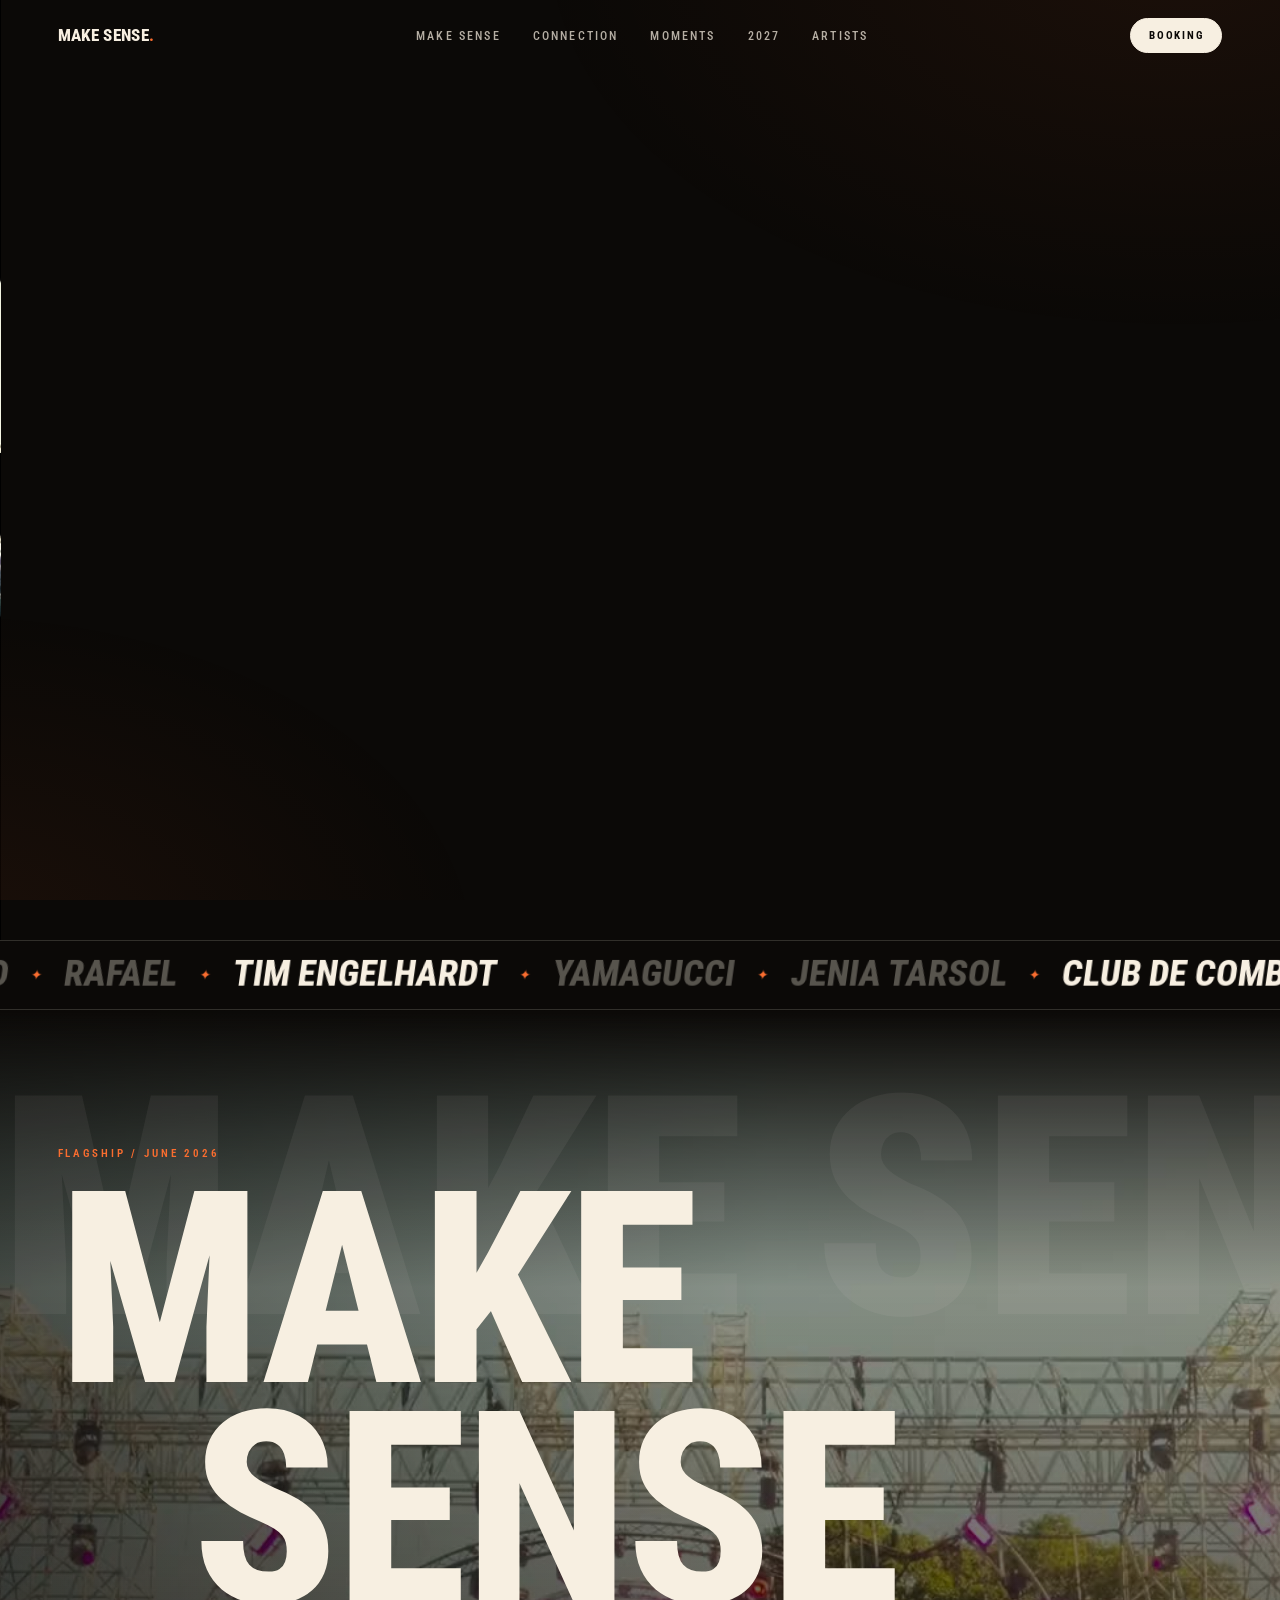
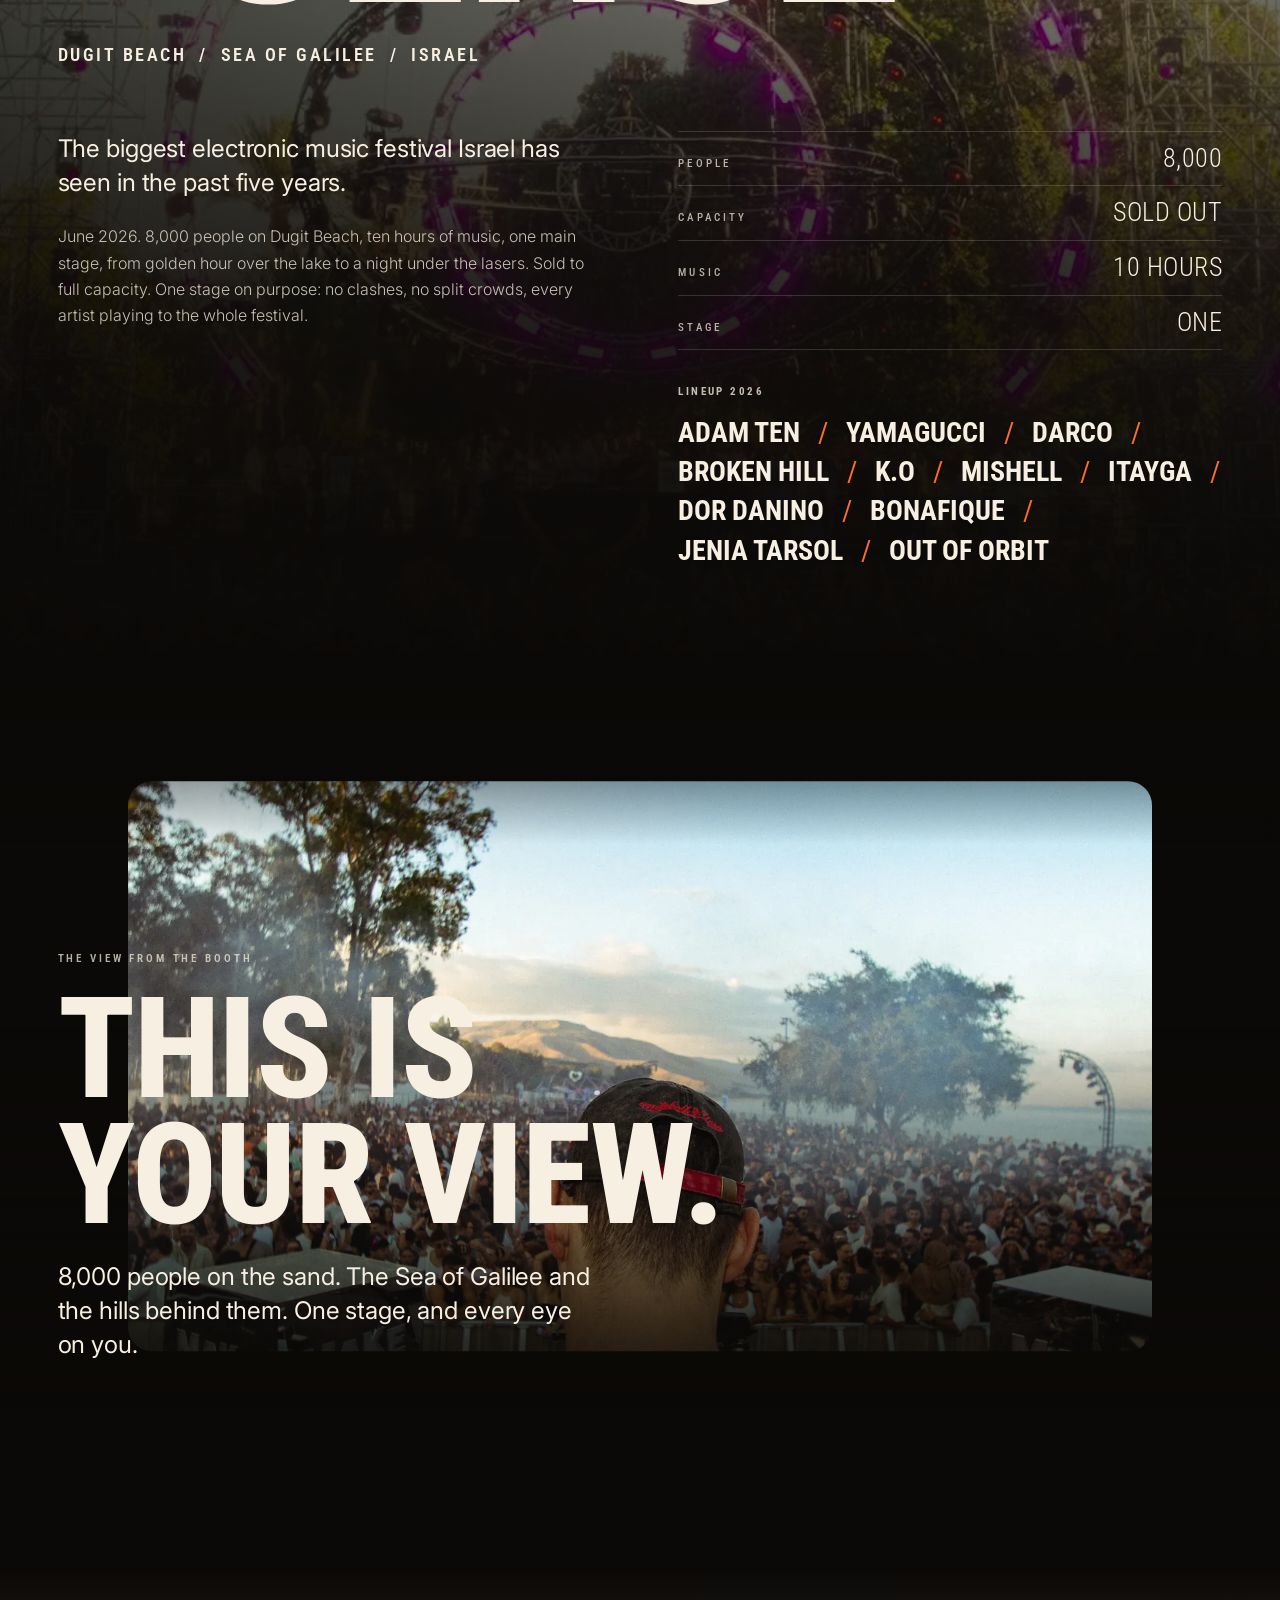
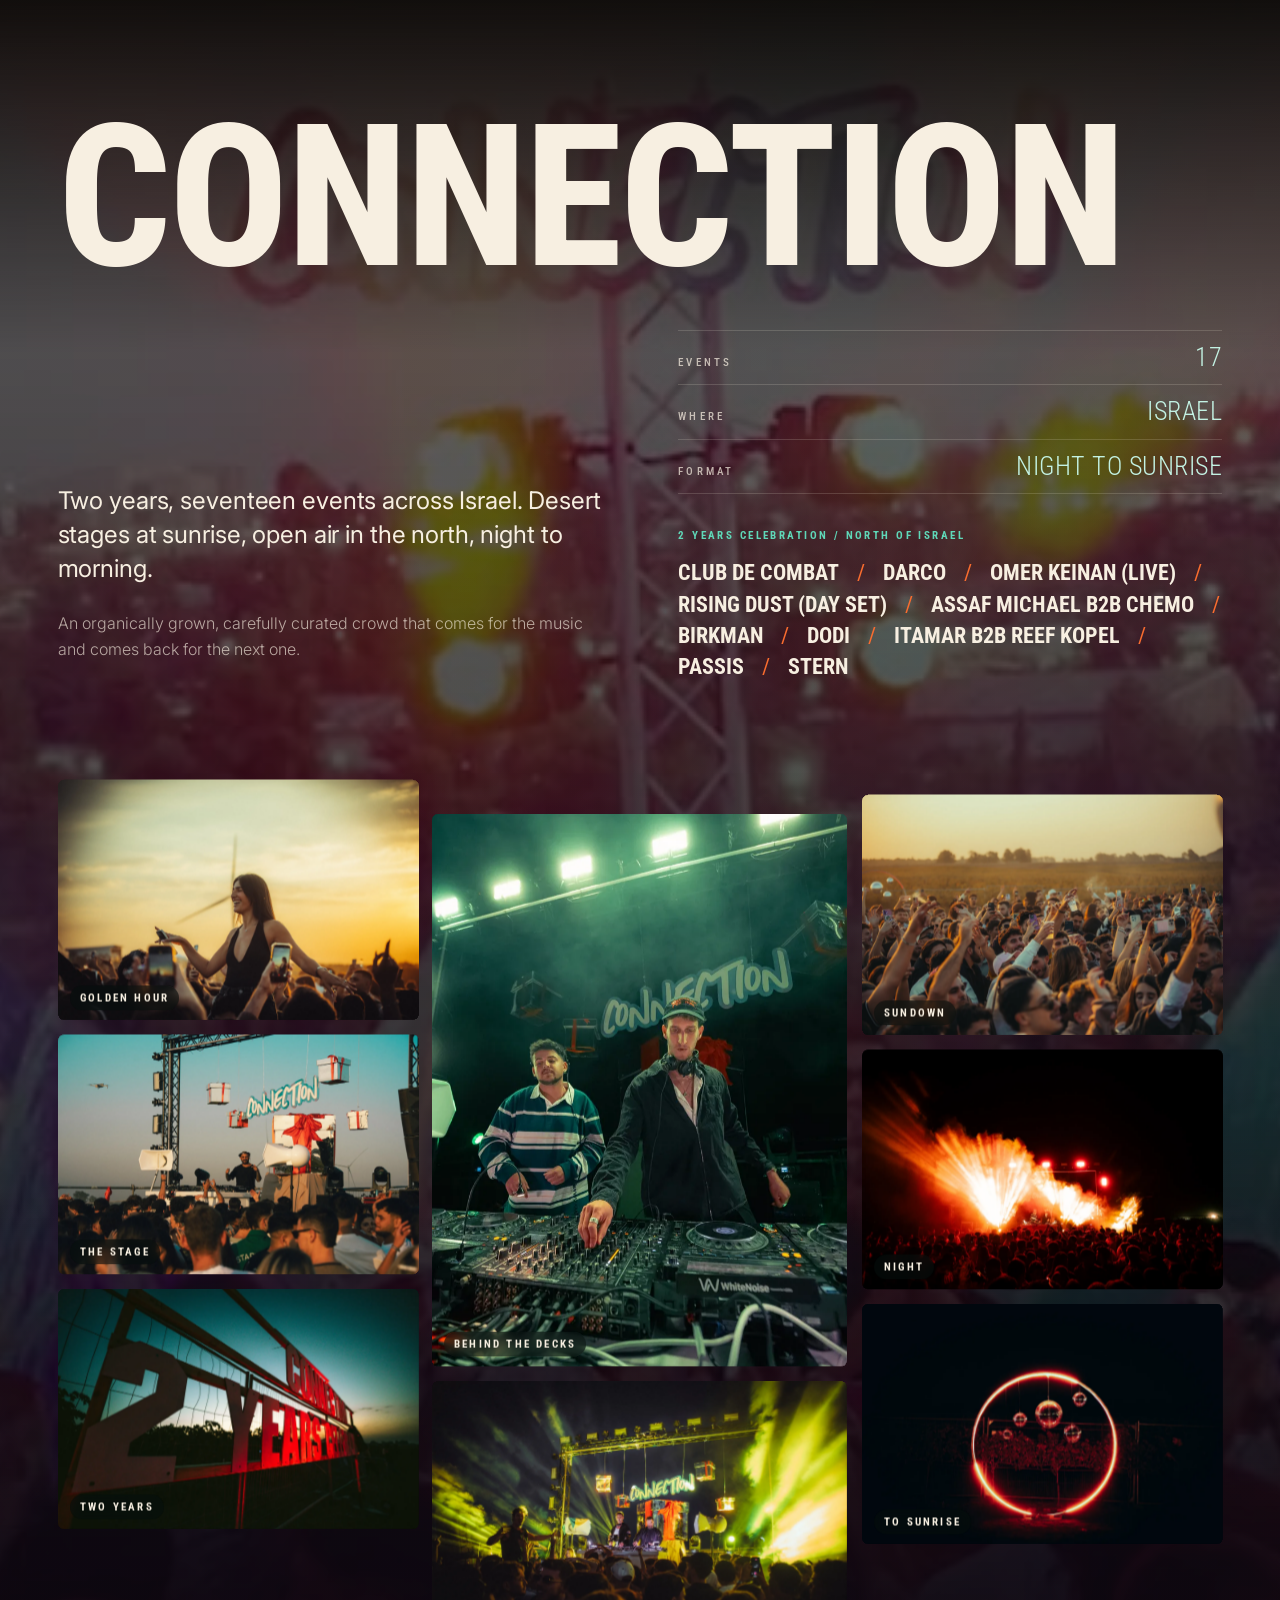
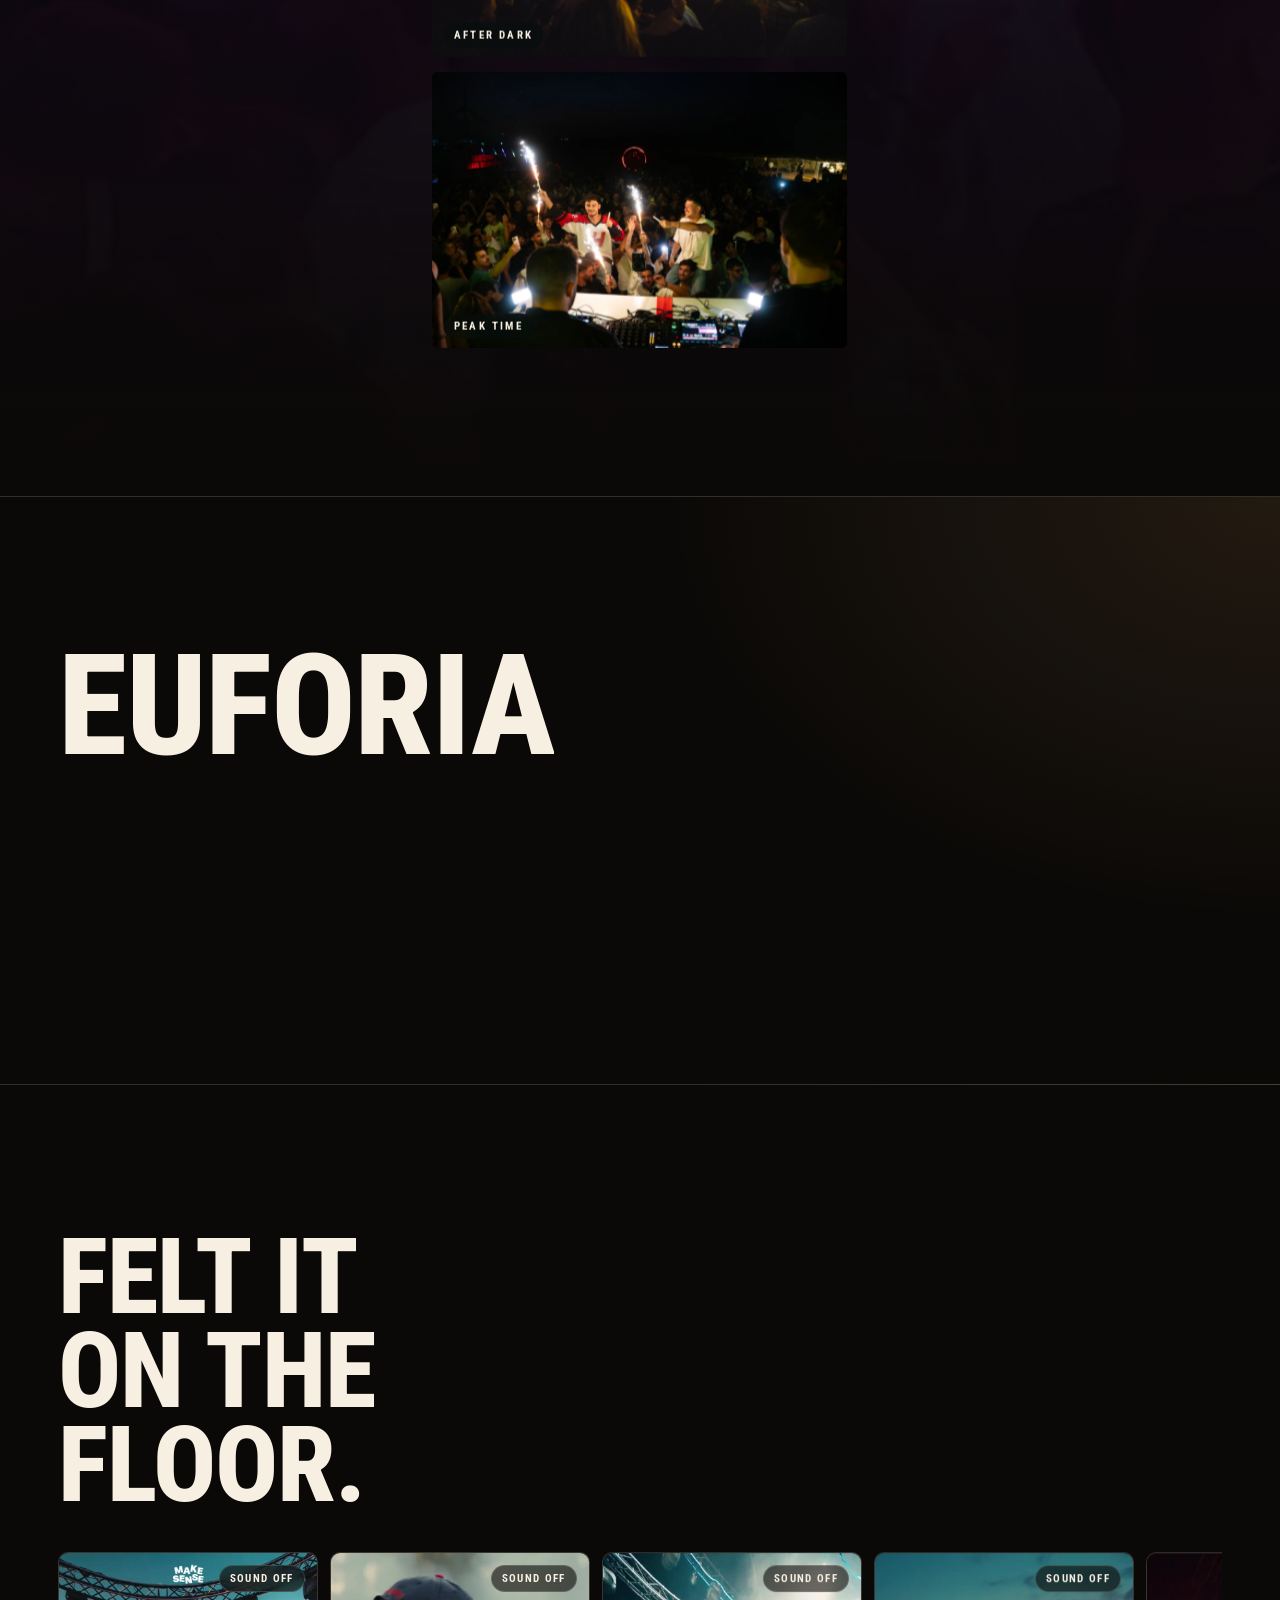
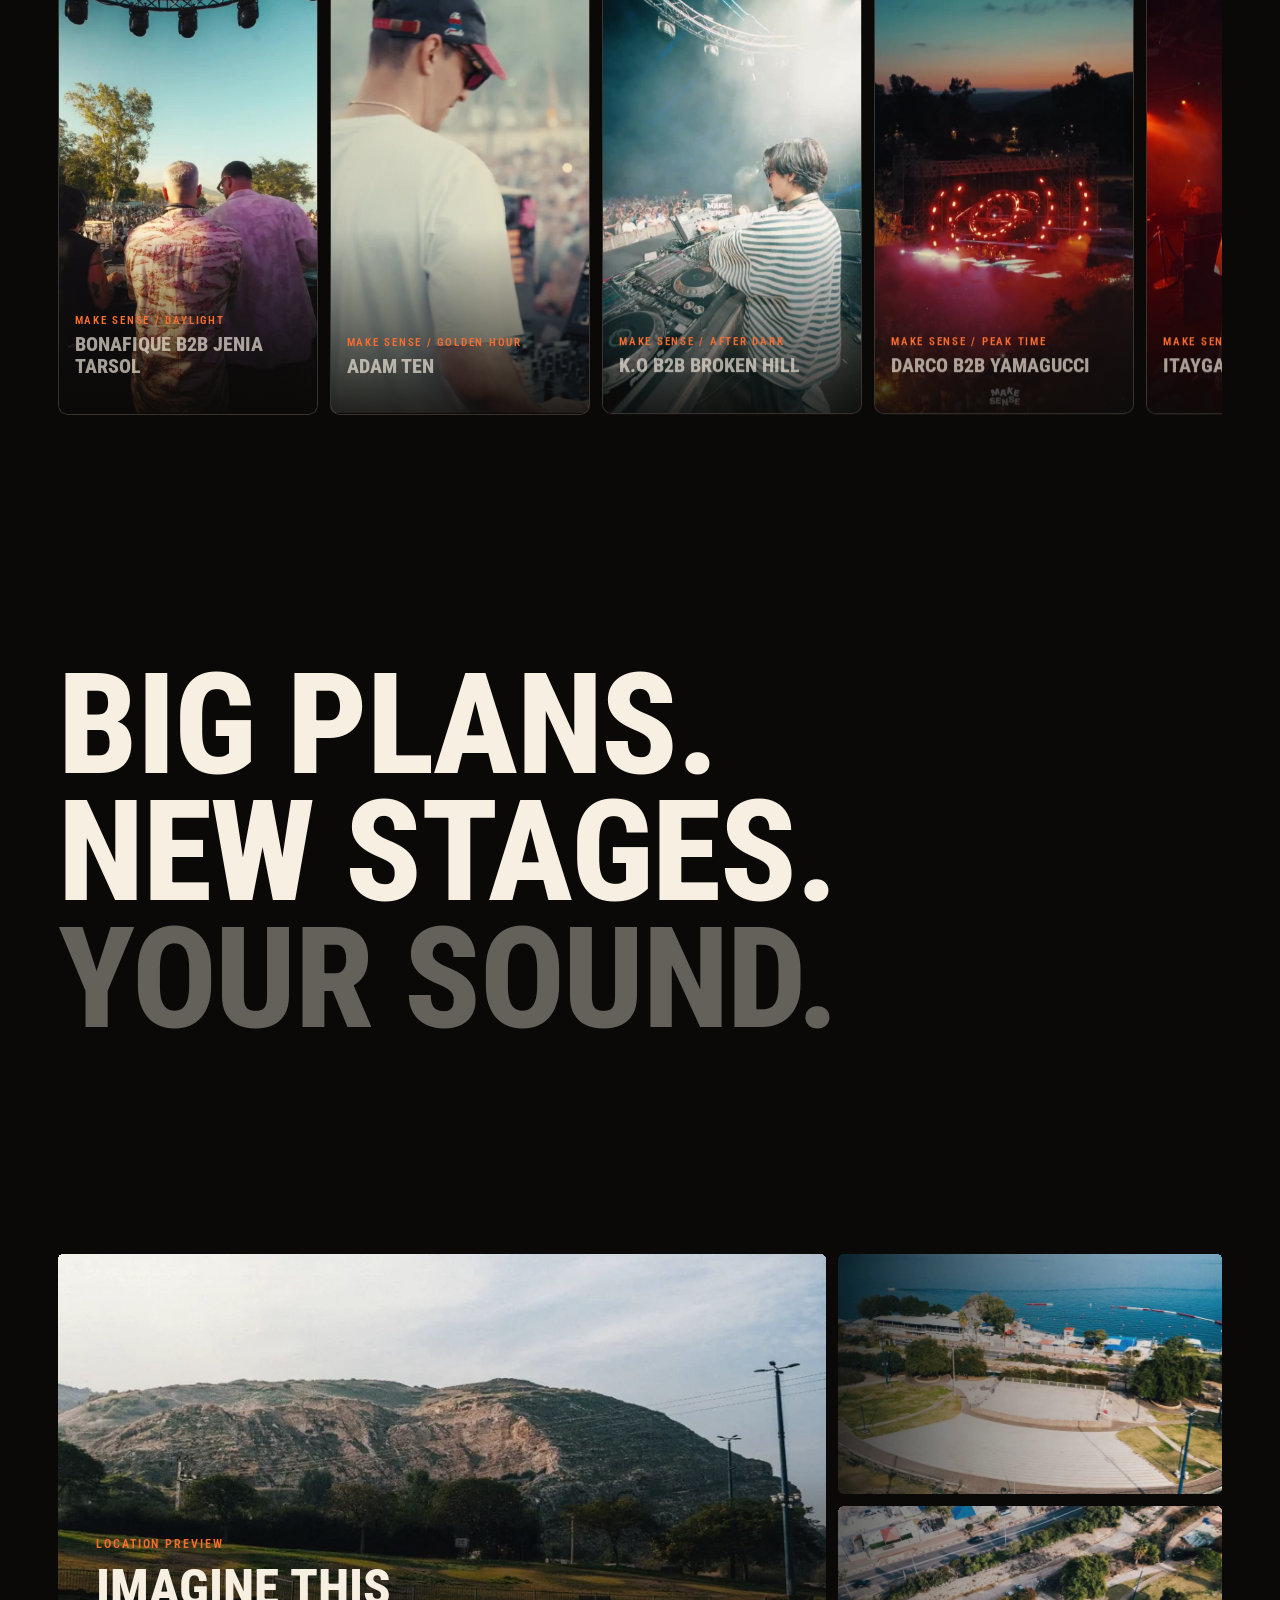
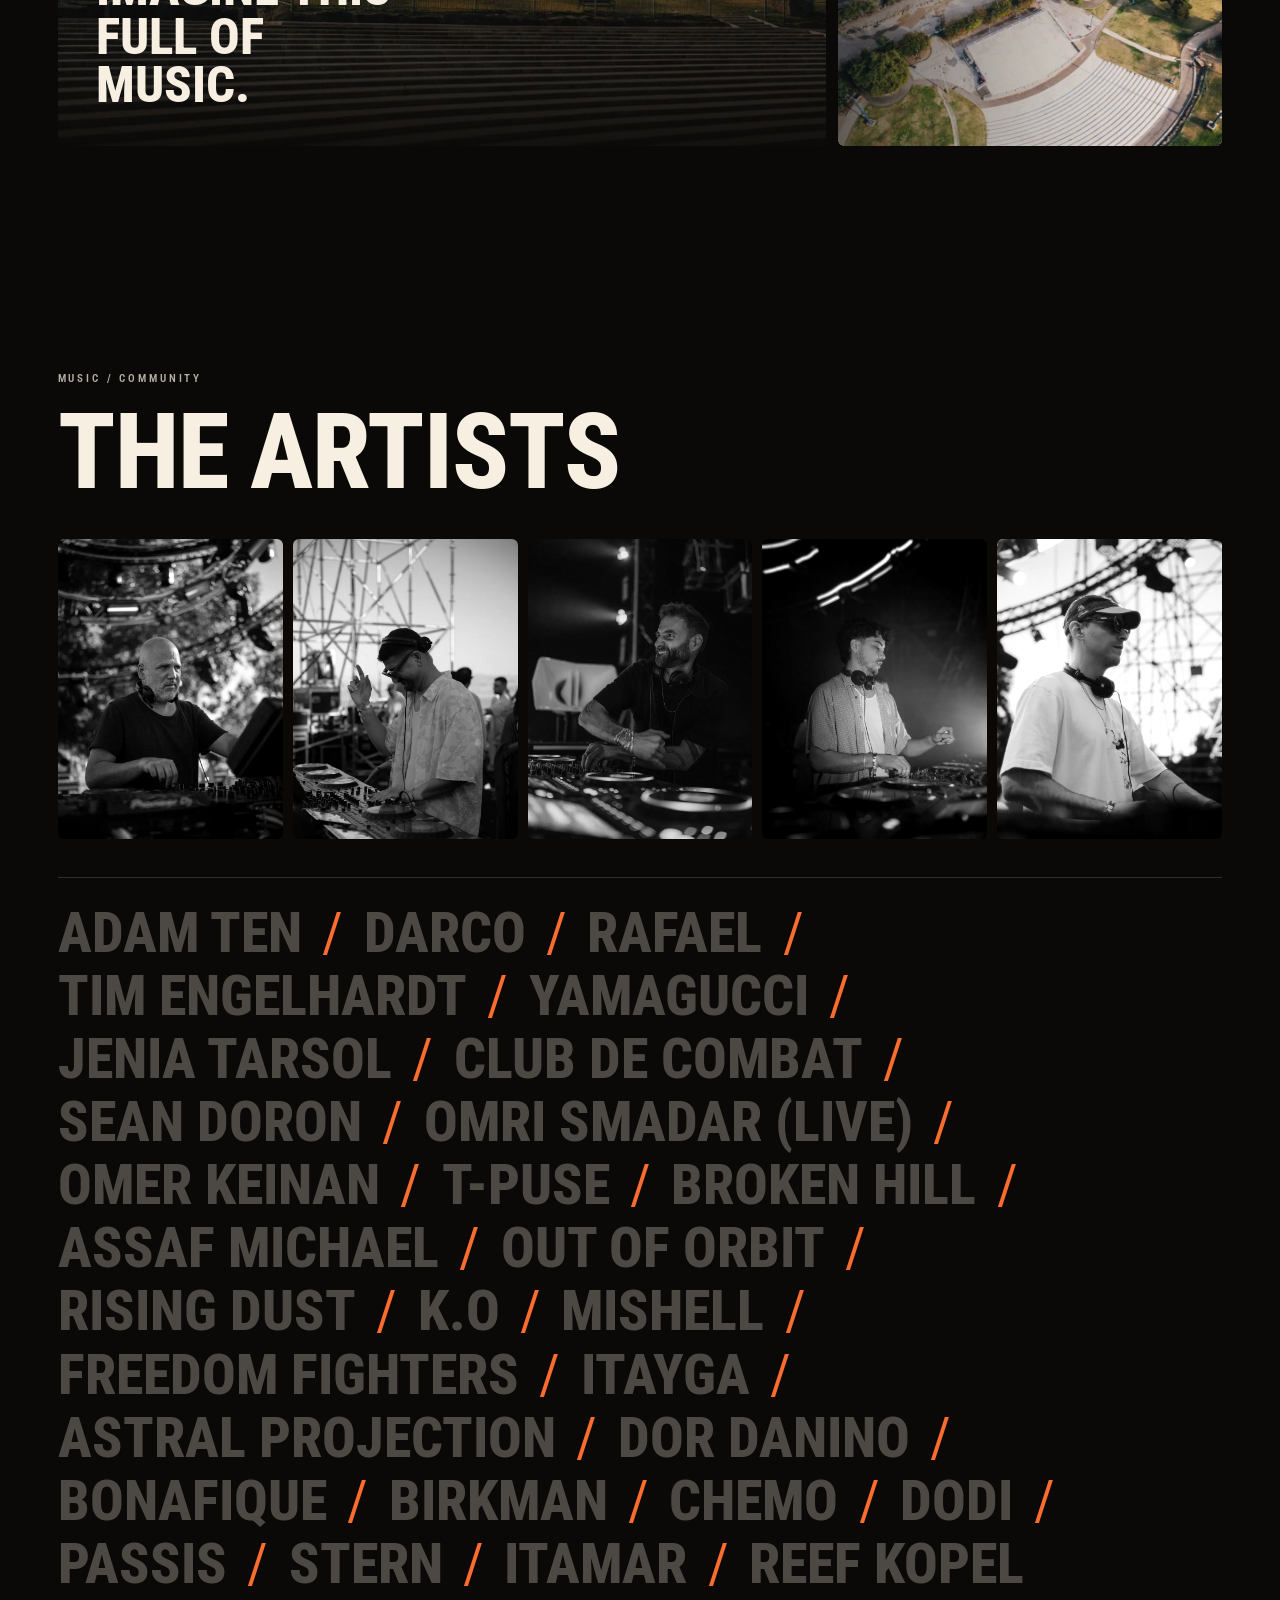
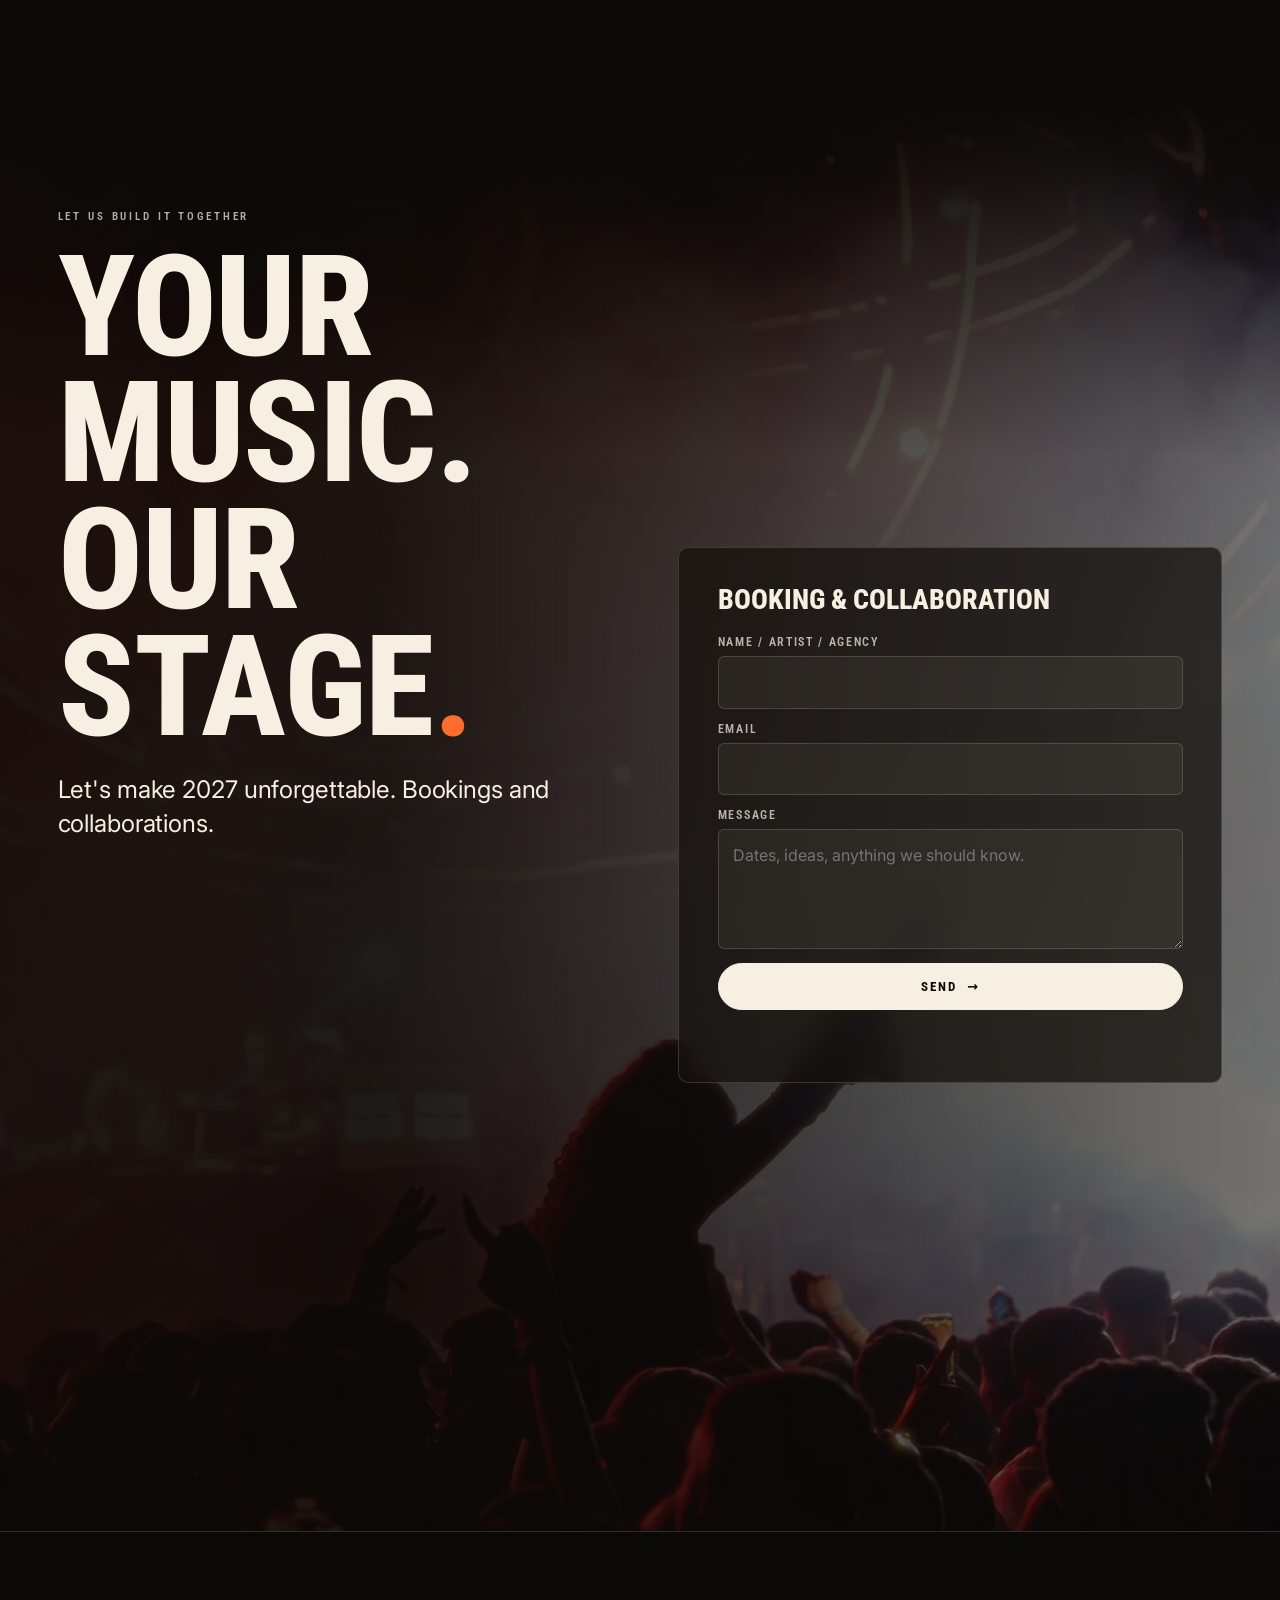
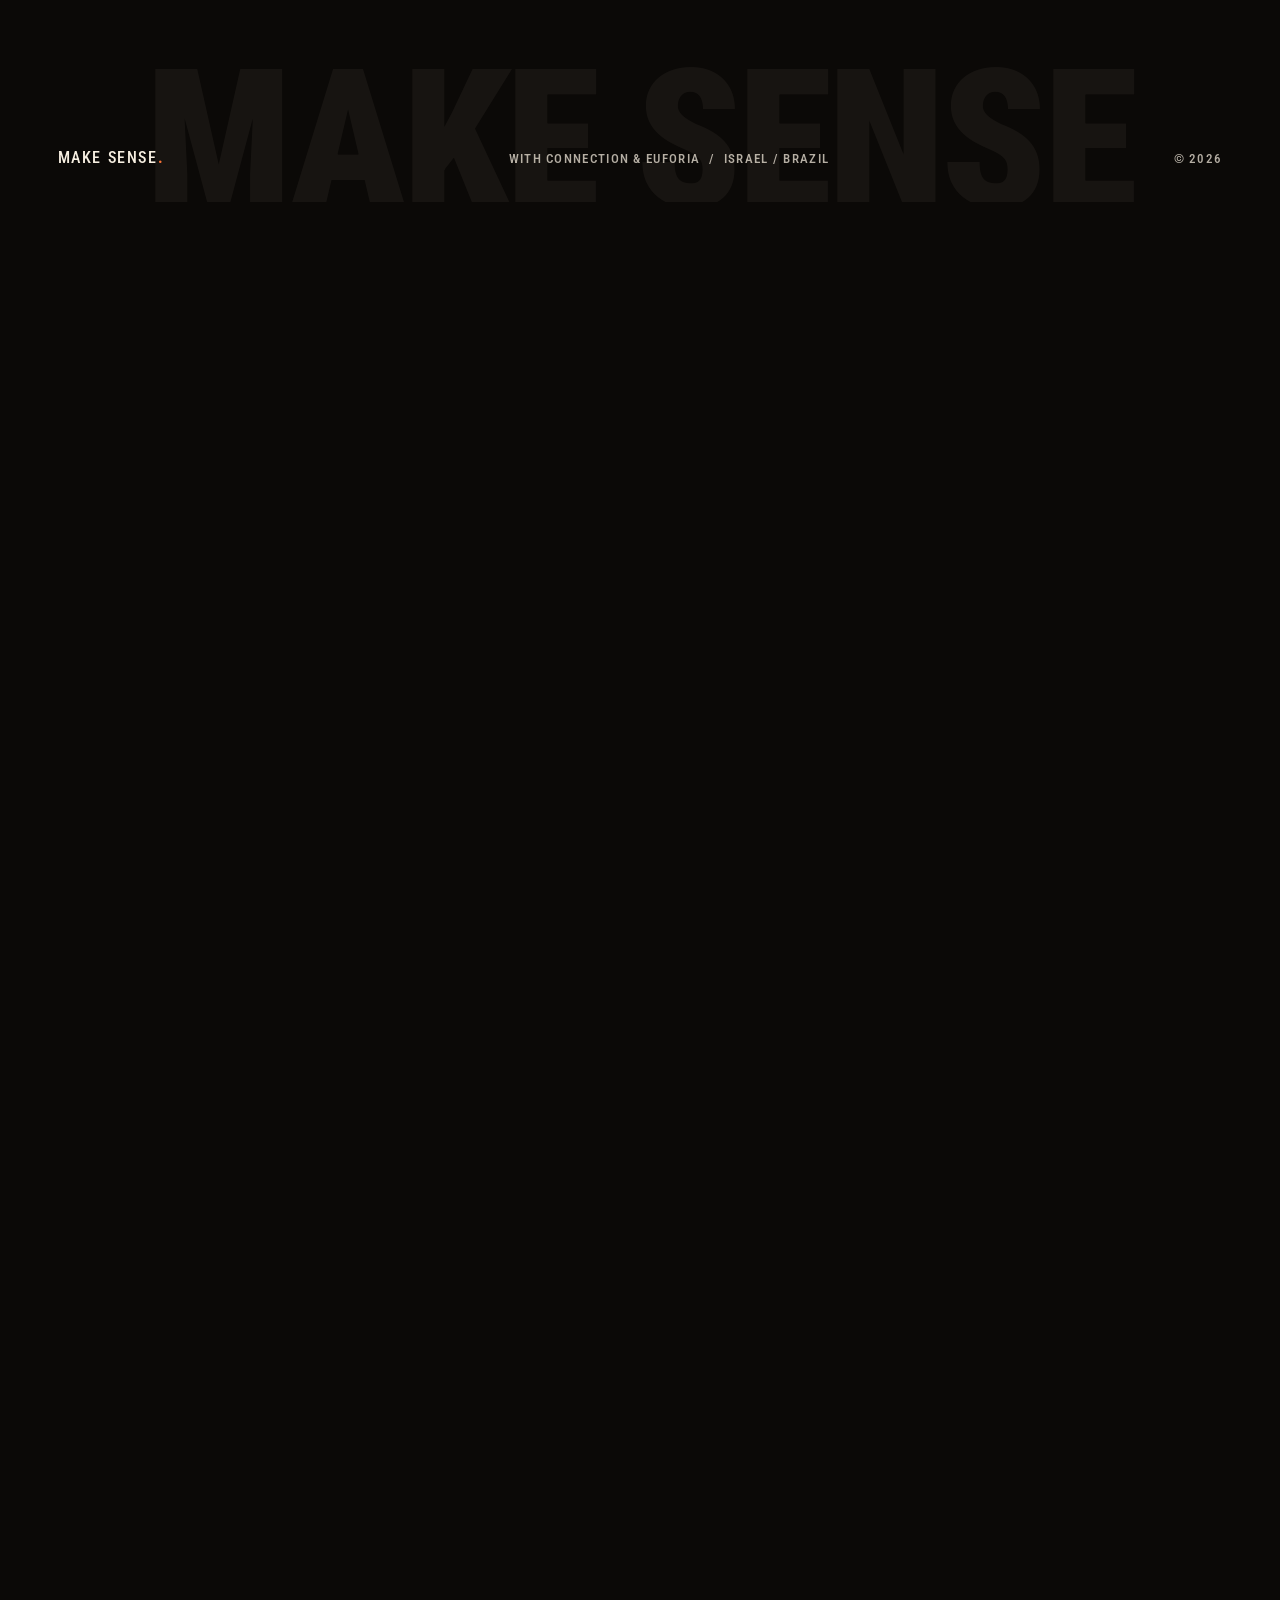
==== commit 820a5baa: "Hero entrance: the festival plays through the letters of MAKE SENSE, which grow on scroll into the f" ====
--- a/connection/index.html
+++ b/connection/index.html
@@ -59,6 +59,8 @@
       </div>
       <div class="hero-shade" aria-hidden="true"></div>
     </div>
+    <div class="hero-window" id="heroWindow" aria-hidden="true"><span>Make<br>Sense</span></div>
+    <p class="hero-enter" id="heroEnter" aria-hidden="true">Scroll to enter</p>
 
     <div class="hero-inner wrap" id="heroInner">
       <p class="tag hero-tag">Make Sense &nbsp;/&nbsp; Booking 2027</p>
--- a/connection/motion.css
+++ b/connection/motion.css
@@ -331,3 +331,28 @@
   .cm-col:last-child { display: none; }
   .cm-mid { margin-top: 36px; }
 }
+
+/* ============================================================
+   Hero entrance: the video plays through the letters
+   ============================================================ */
+.hero-window, .hero-enter { display: none; }
+.motion .hero-window {
+  display: flex; align-items: center; justify-content: center; position: absolute; inset: 0; z-index: 3;
+  background: #000; mix-blend-mode: multiply; pointer-events: none; overflow: hidden;
+}
+.motion .hero-window span {
+  display: block; color: #fff; text-align: center; text-transform: uppercase; white-space: nowrap;
+  font: 900 clamp(120px, 27vw, 430px)/.8 var(--display); letter-spacing: -.02em;
+  transform-origin: 50% 50%; will-change: transform;
+}
+.motion .hero-enter {
+  display: block; position: absolute; left: 0; right: 0; bottom: 34px; z-index: 4; margin: 0; text-align: center;
+  font: 600 11px/1 var(--display); letter-spacing: .32em; text-transform: uppercase; color: var(--cream-dim);
+}
+.motion .hero-enter::after { content: ""; display: block; width: 1px; height: 28px; margin: 14px auto 0; background: var(--accent); animation: enterCue 1.8s ease-in-out infinite; transform-origin: top; }
+@keyframes enterCue { 0% { transform: scaleY(0); } 50% { transform: scaleY(1); } 100% { transform: scaleY(0); transform-origin: bottom; } }
+.motion .hero { min-height: 100svh; }
+@media (max-width: 640px) {
+  .motion .hero-window span { font-size: 34vw; line-height: .82; }
+  .motion .hero { min-height: 100svh; }
+}
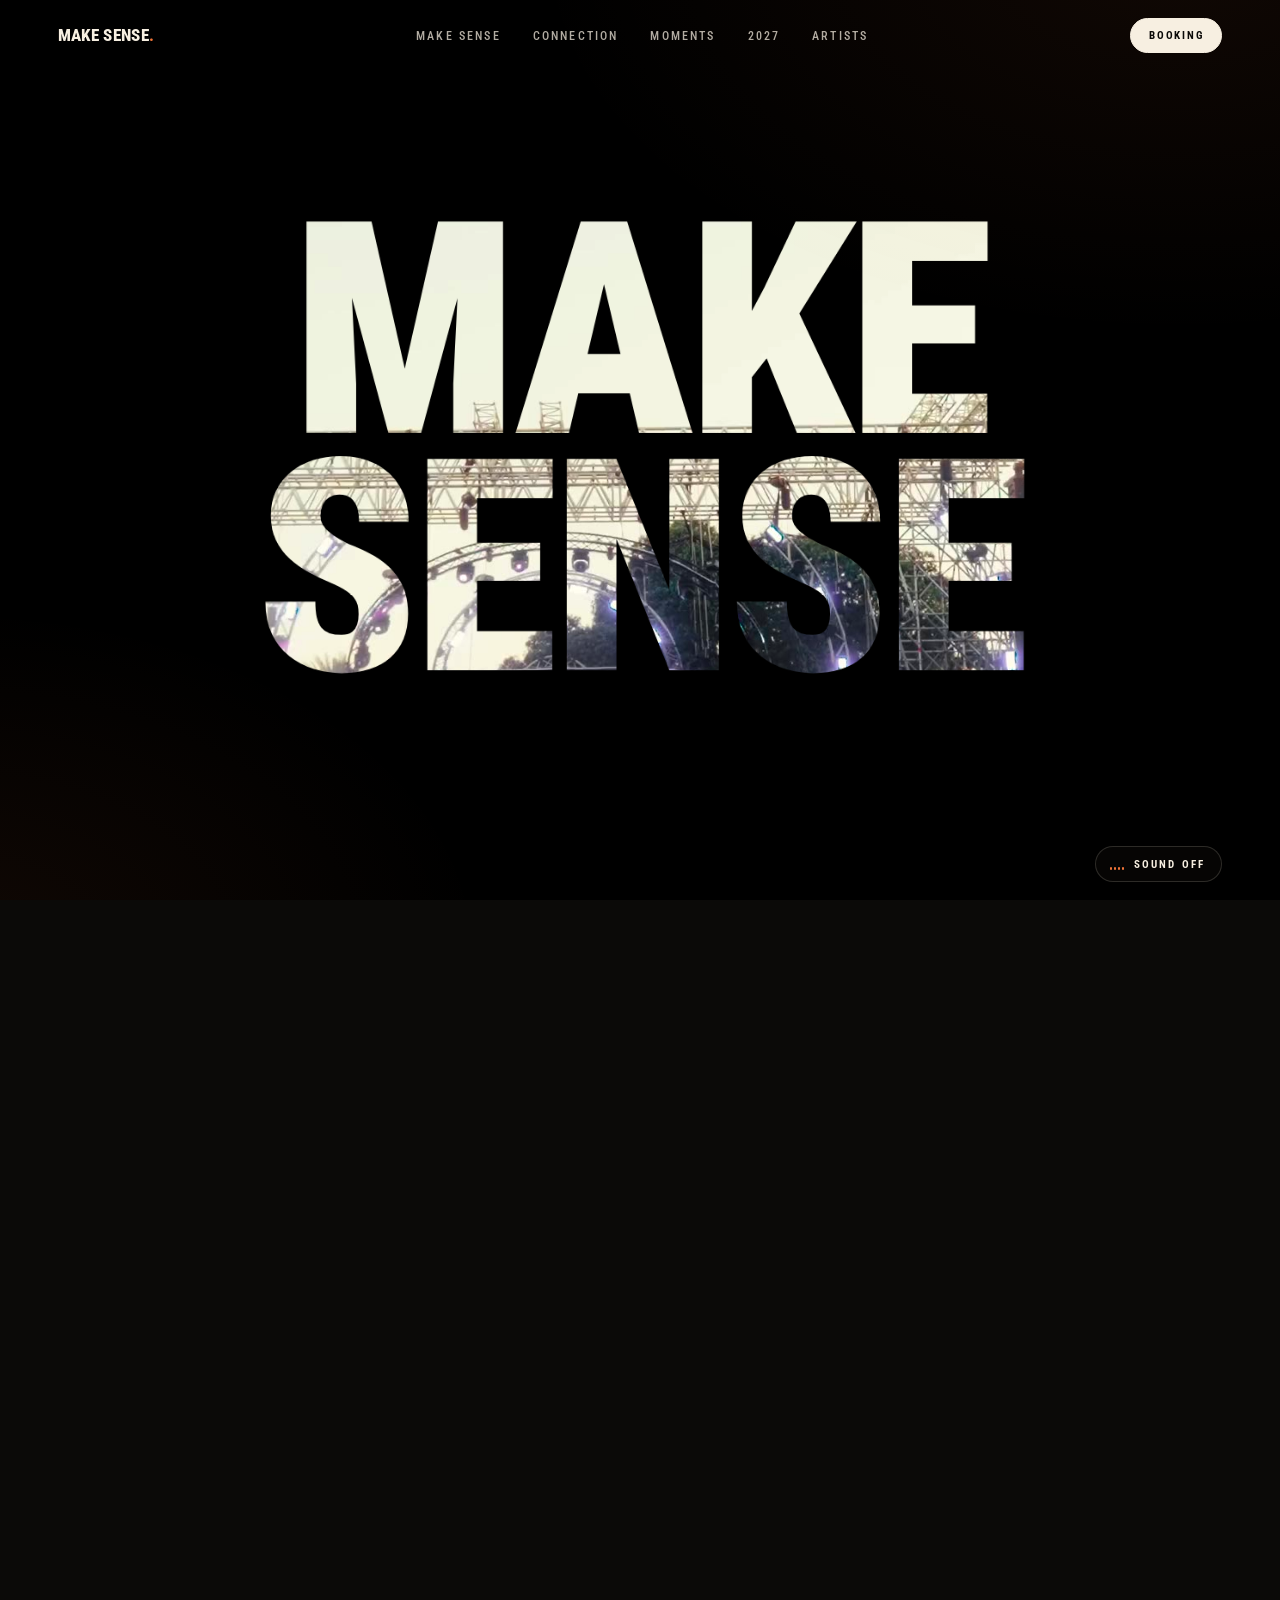
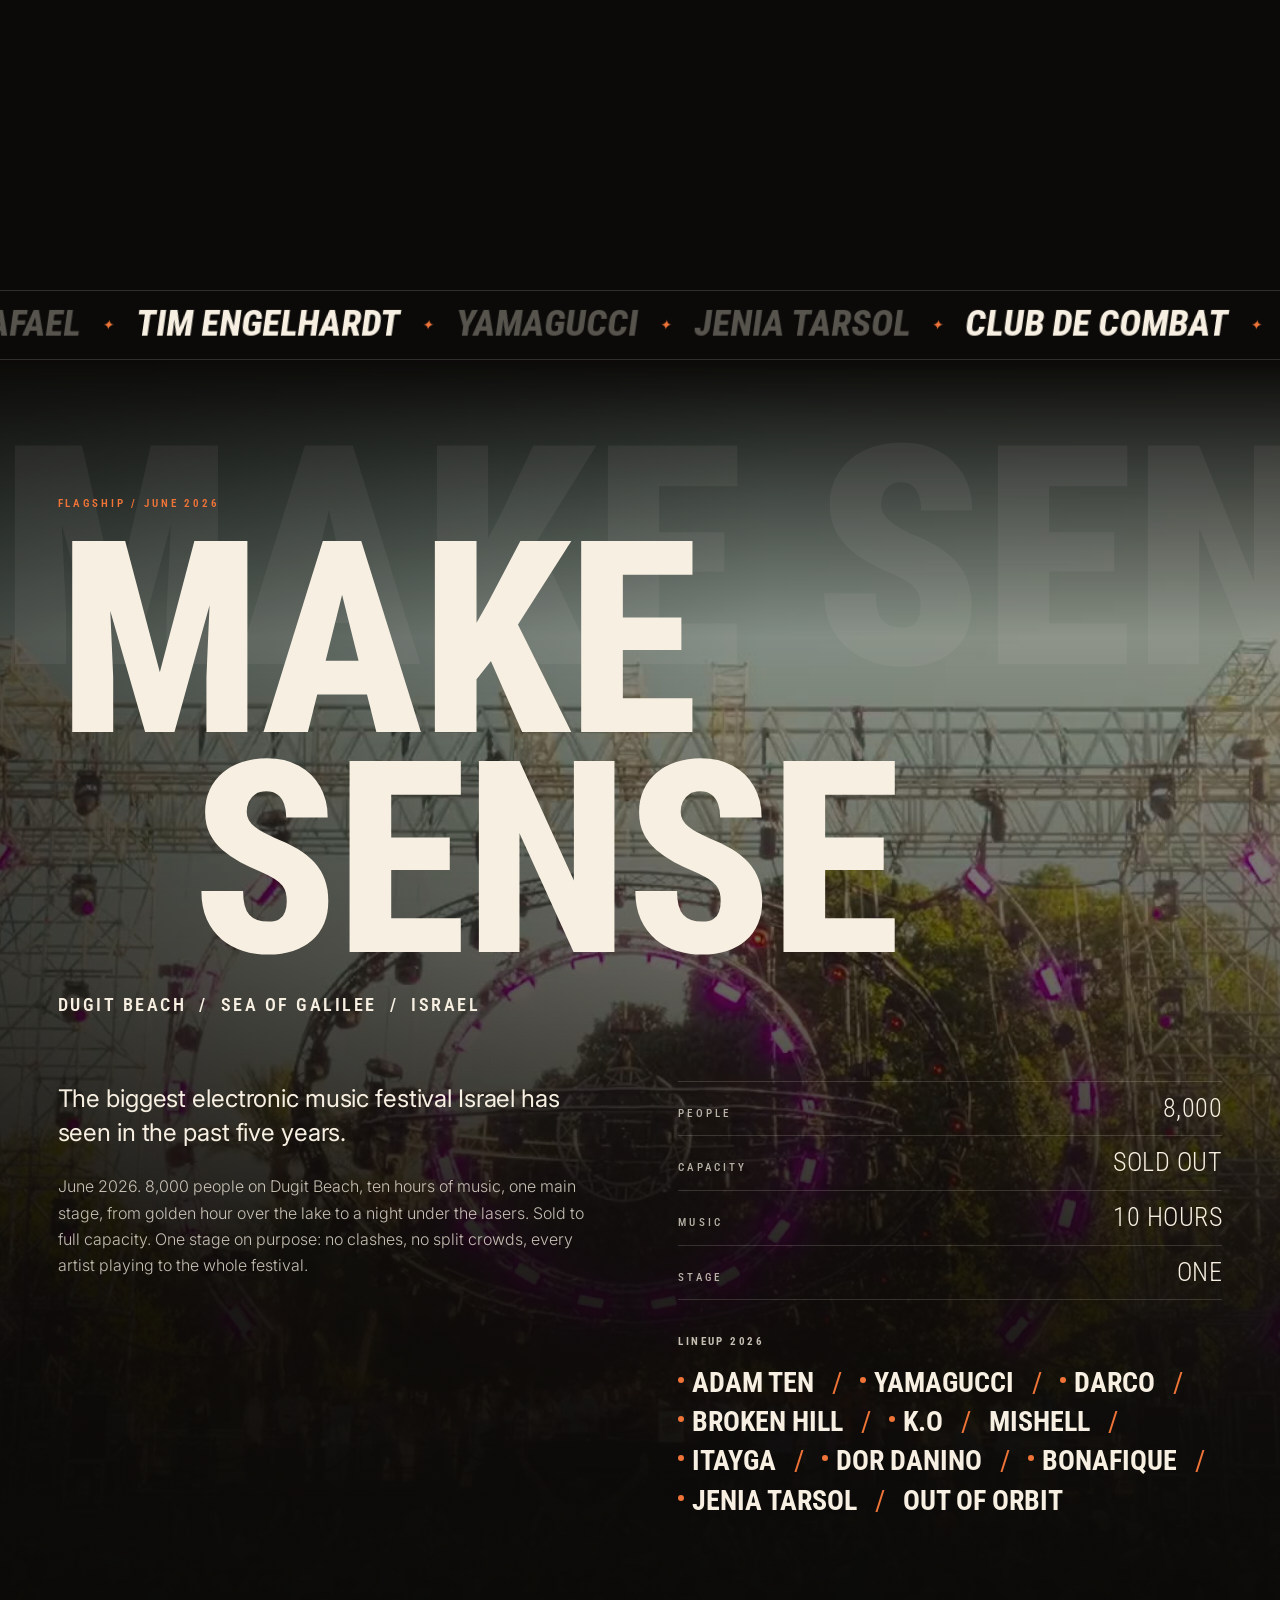
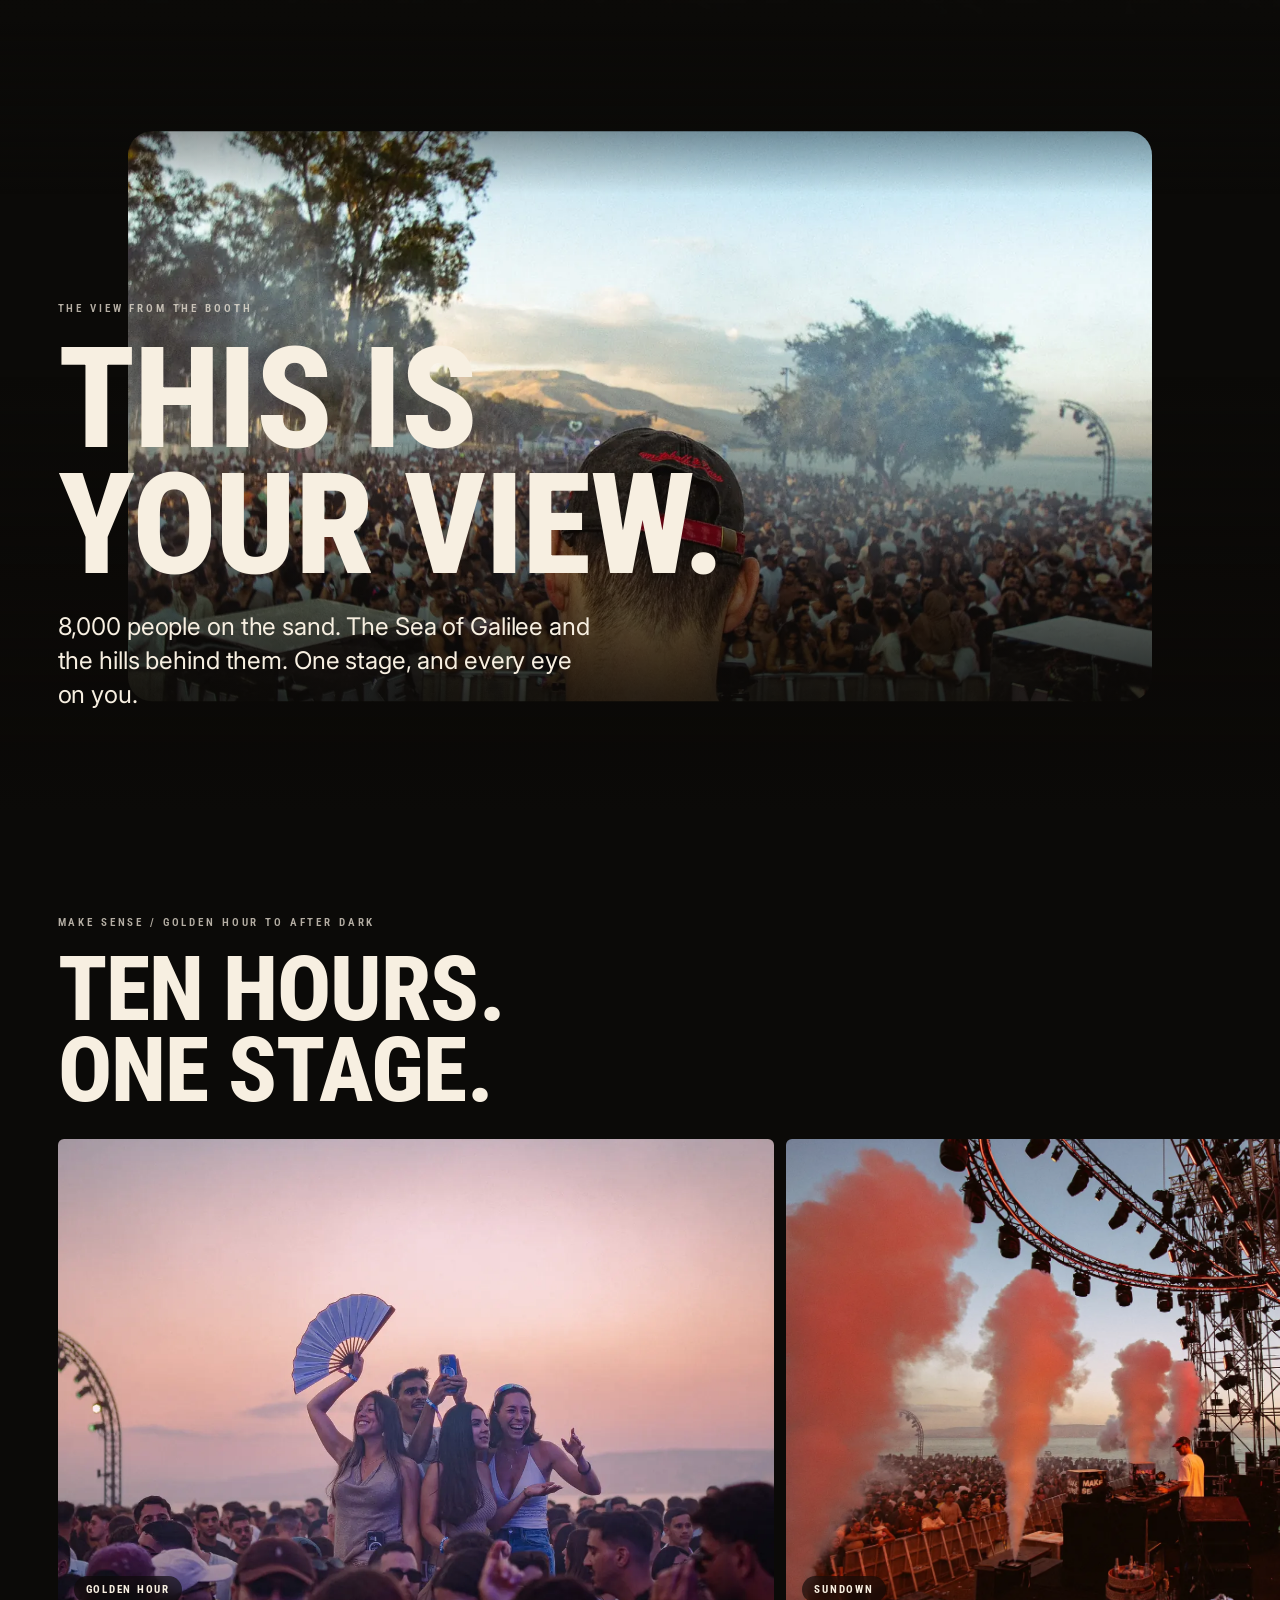
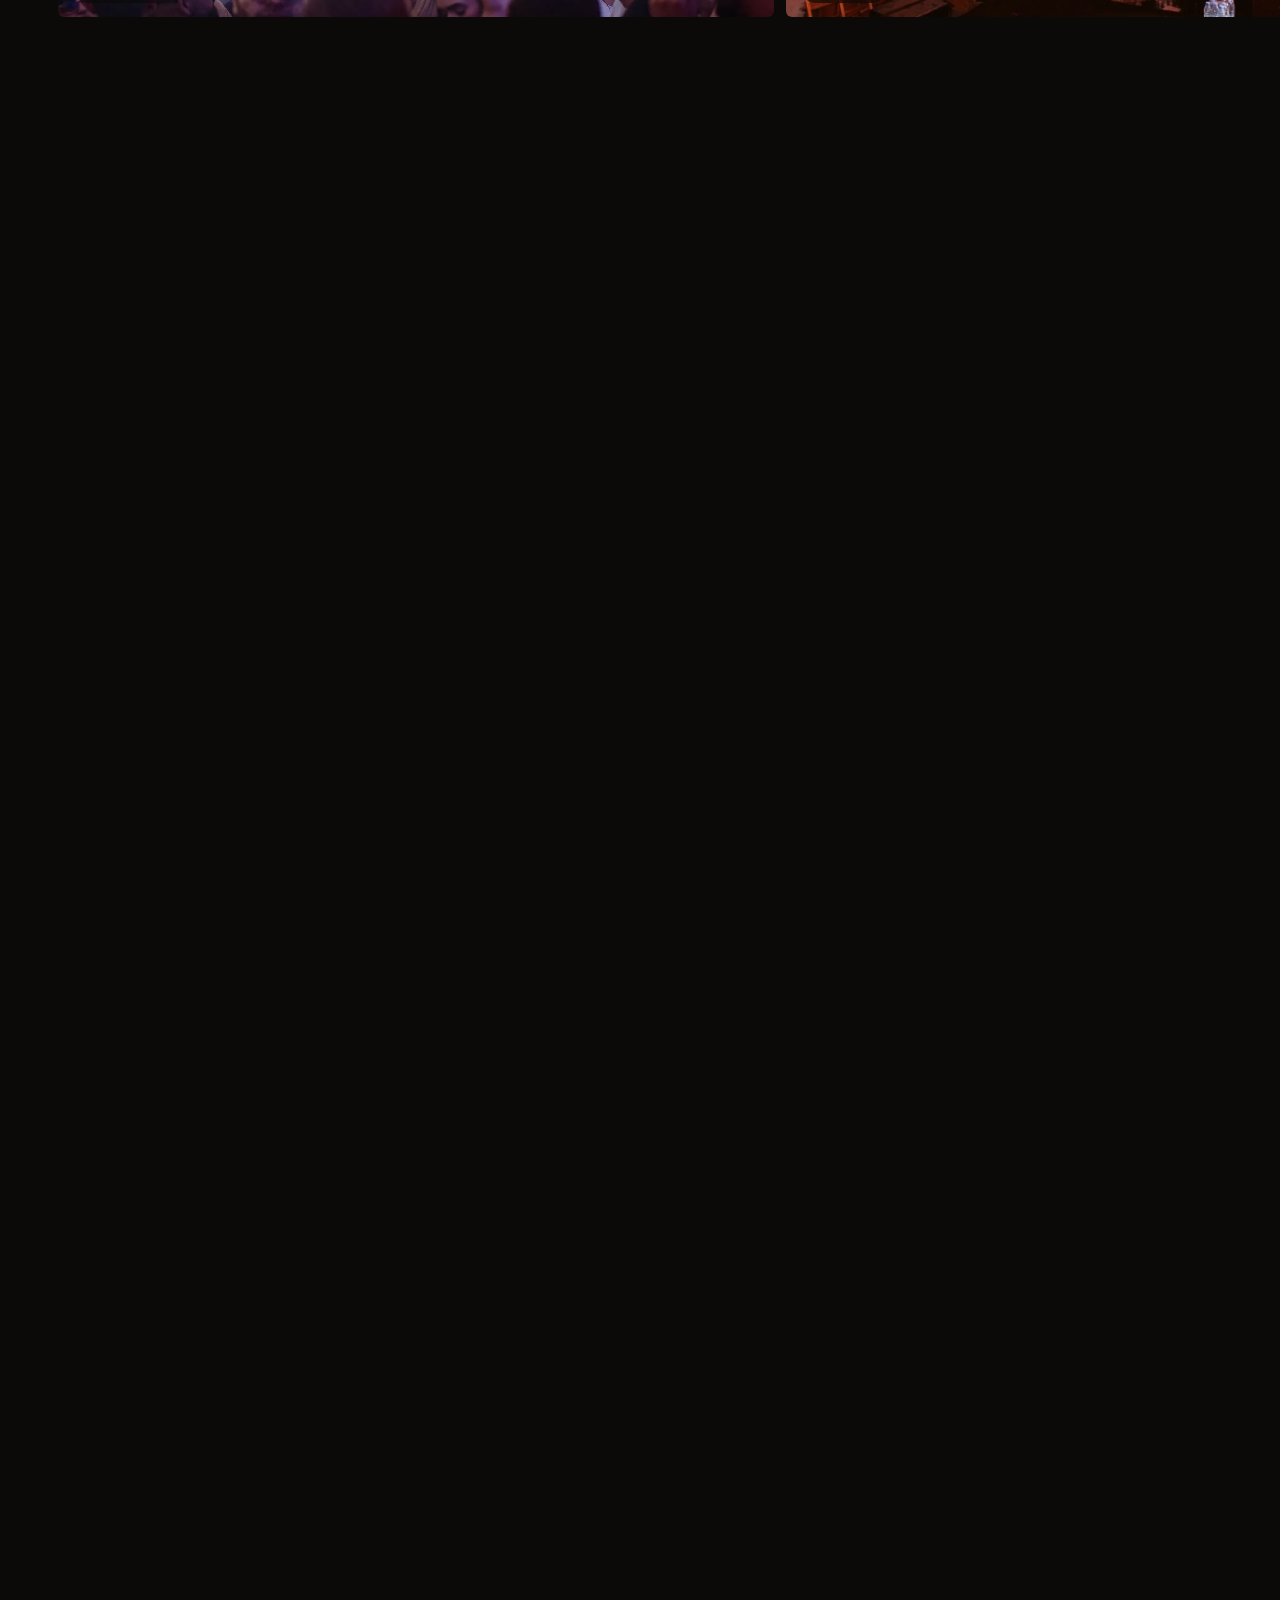
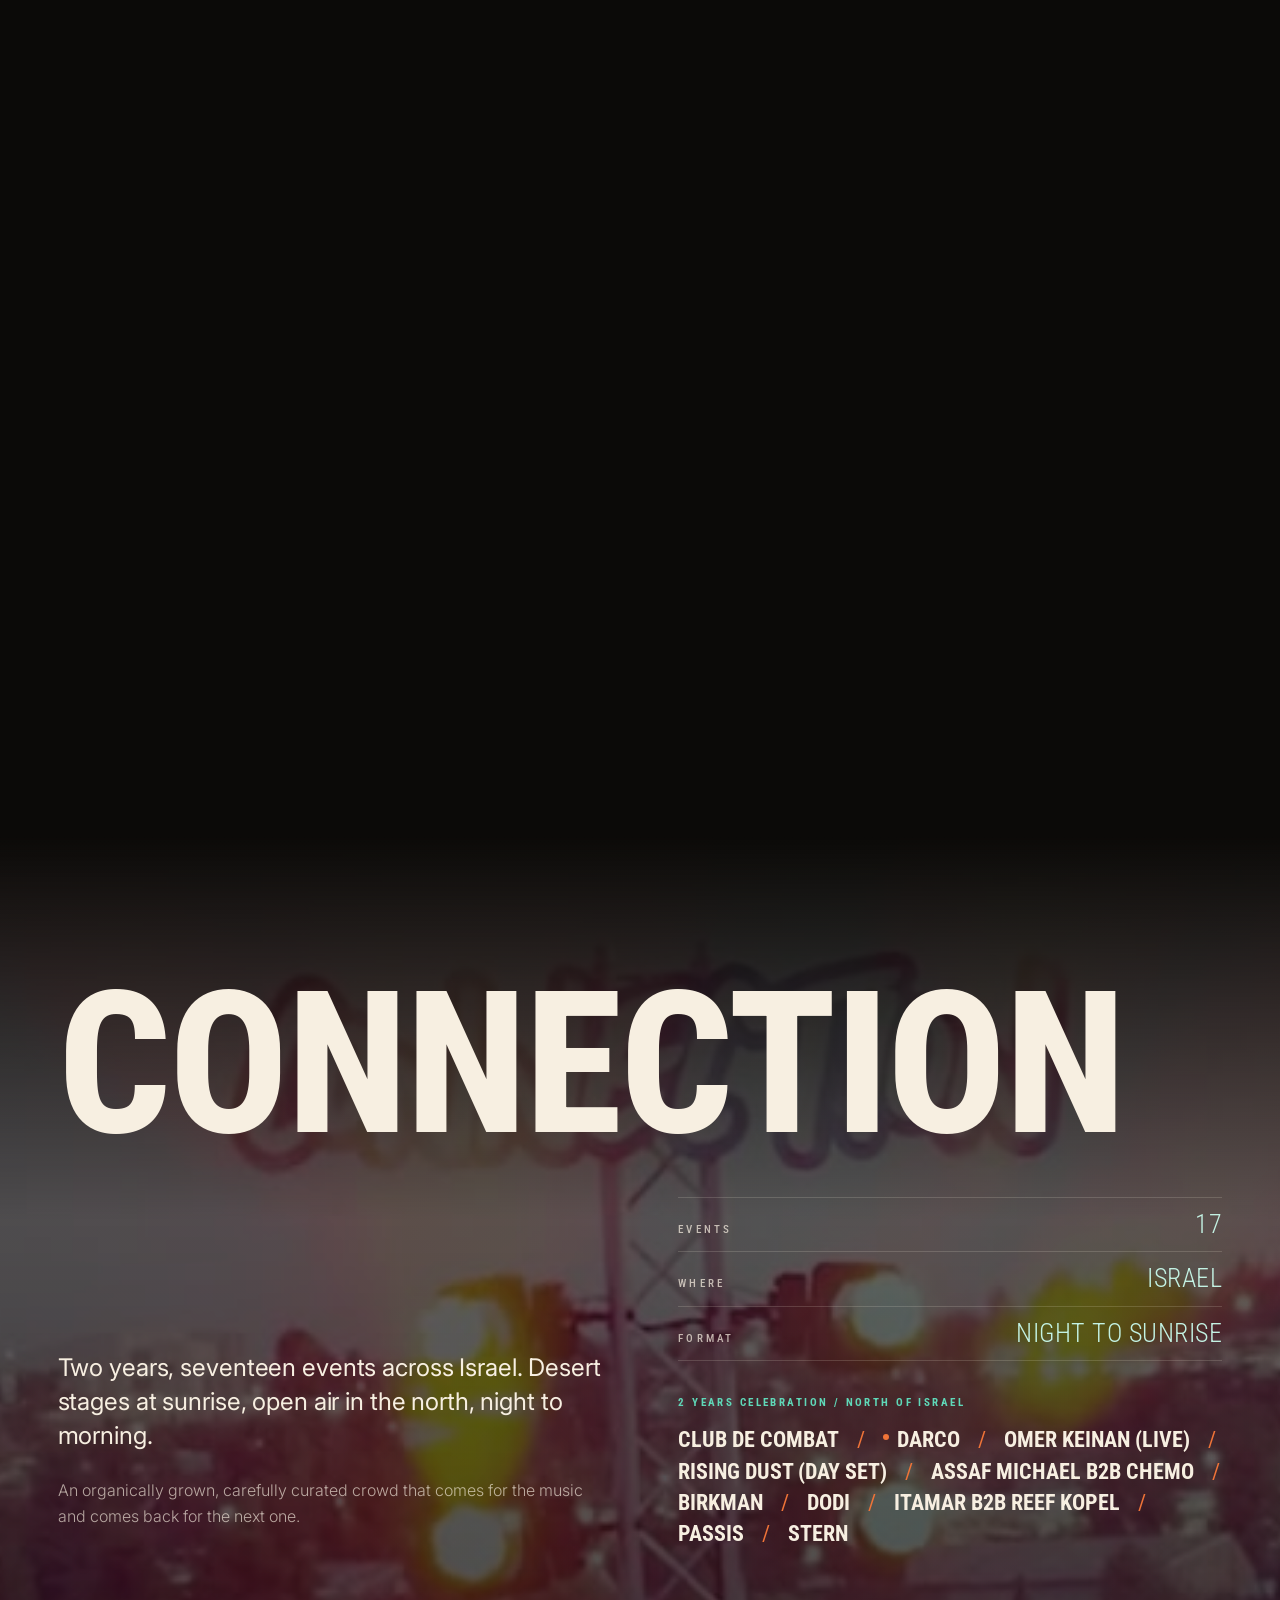
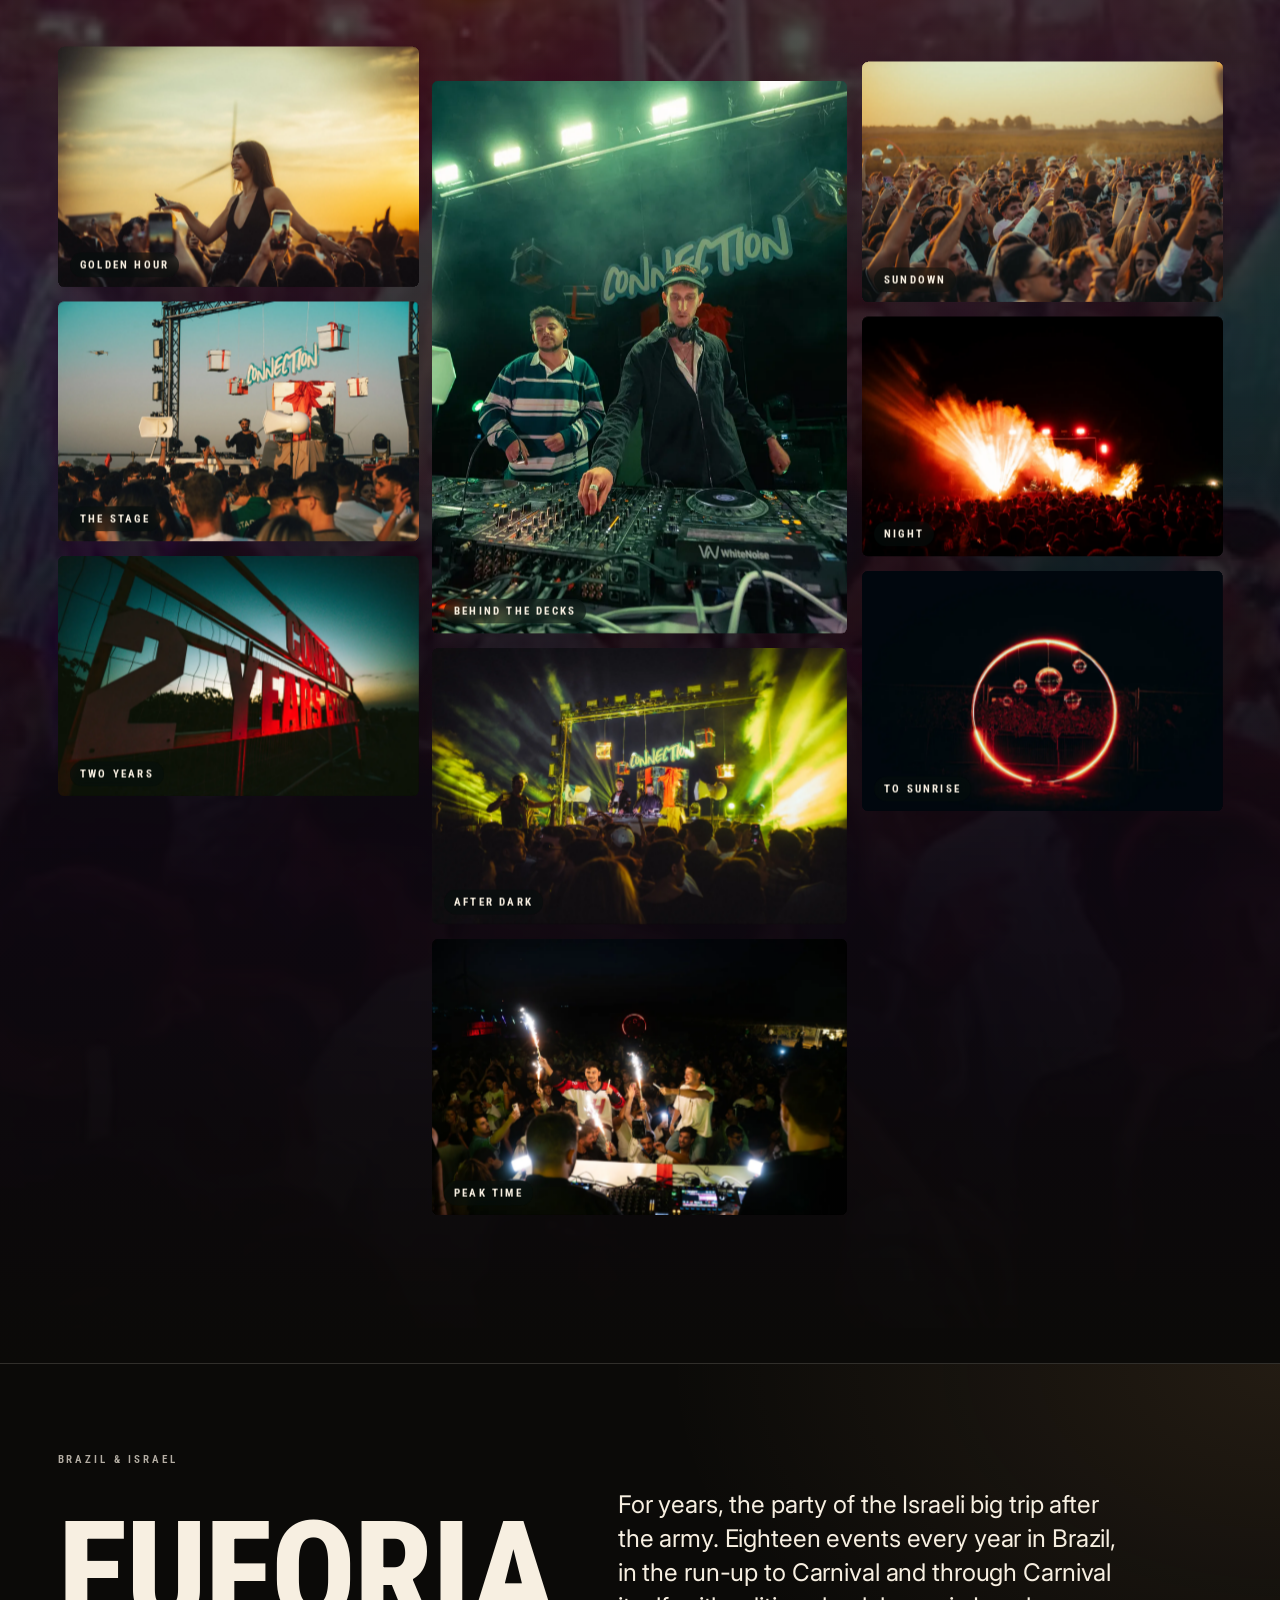
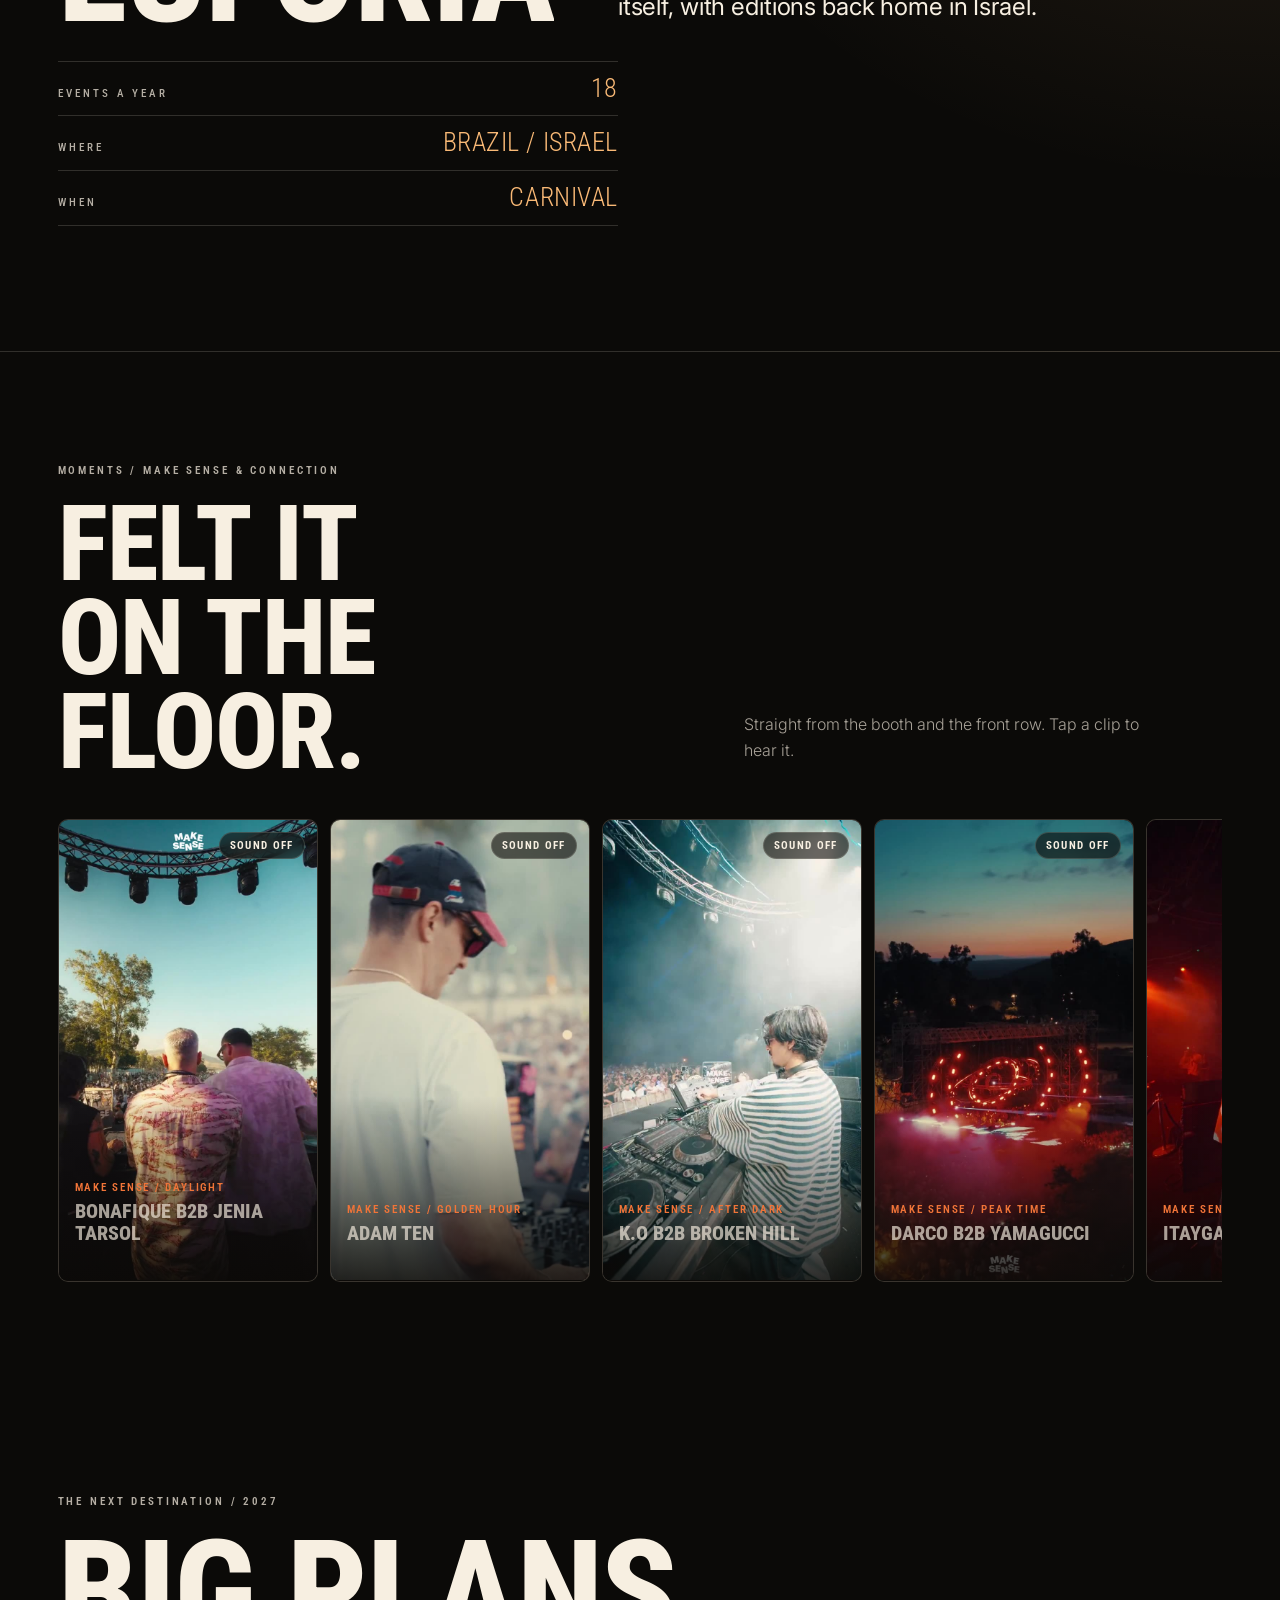
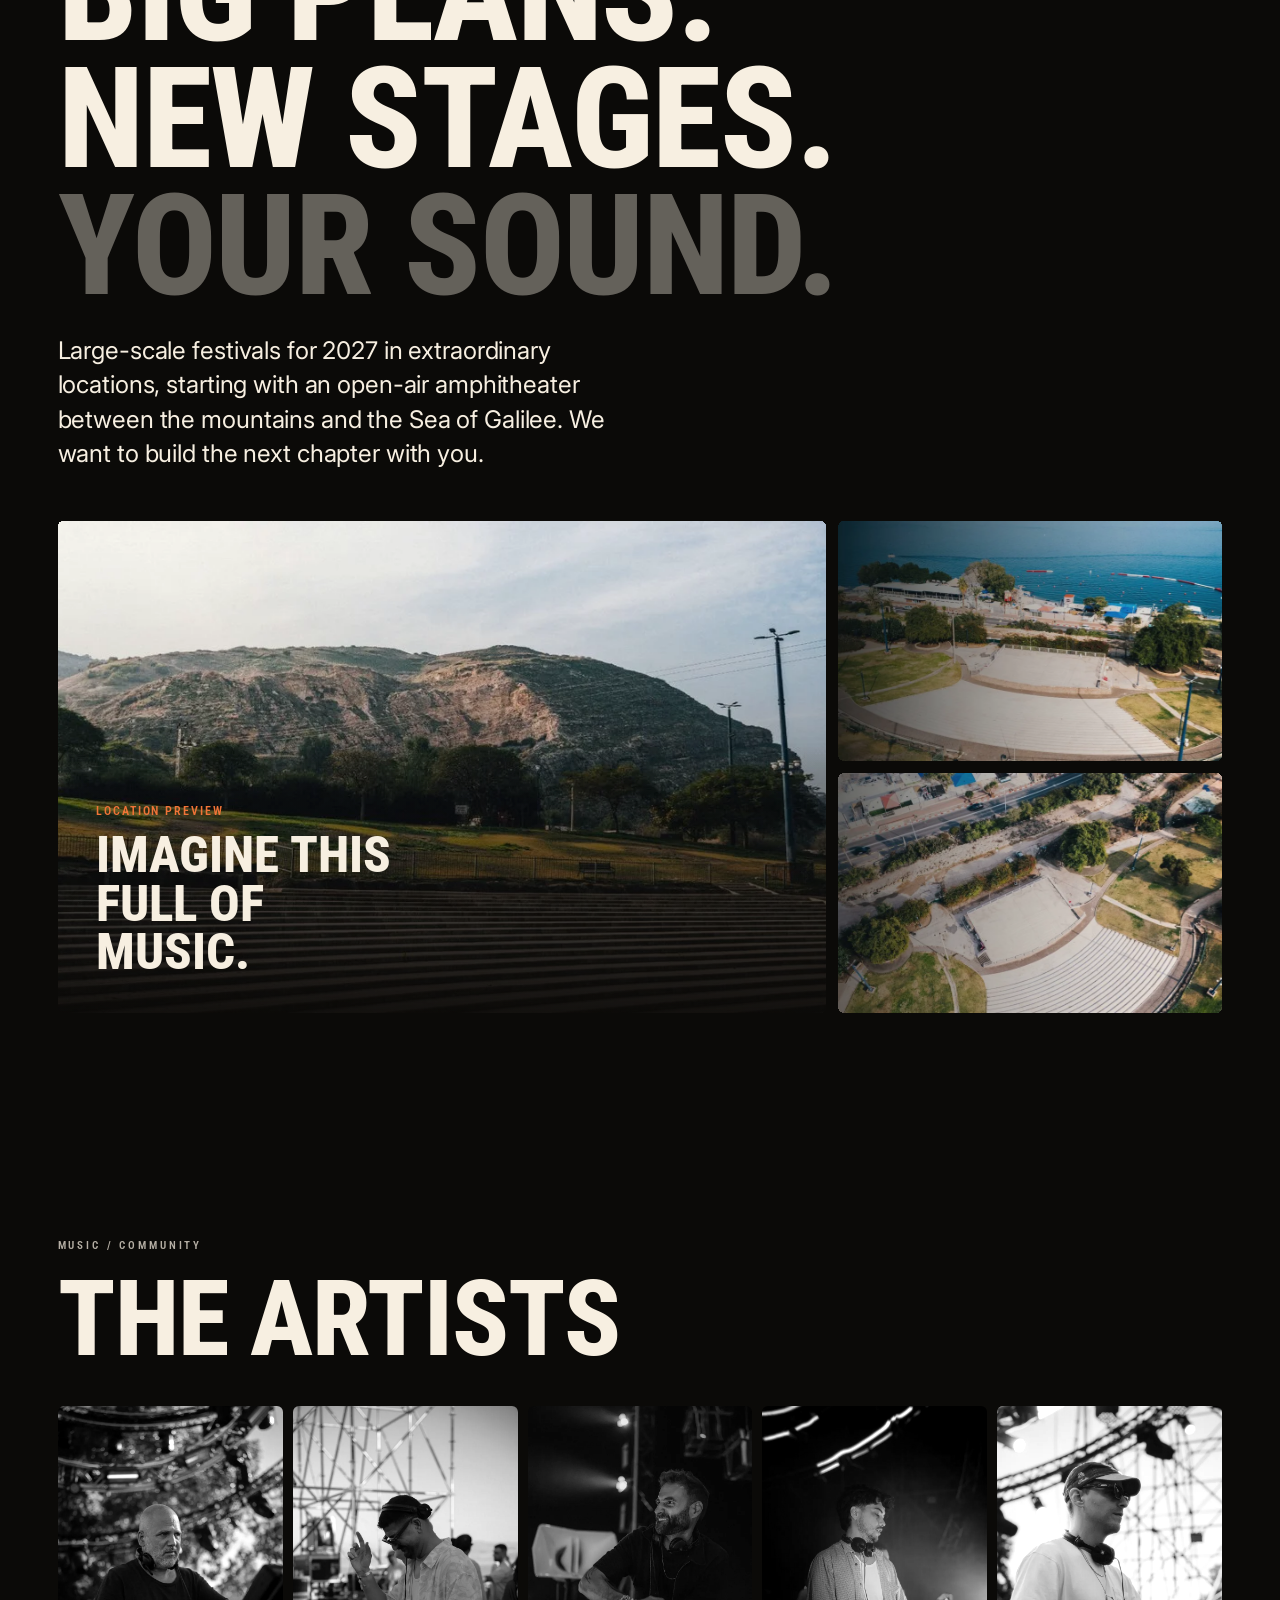
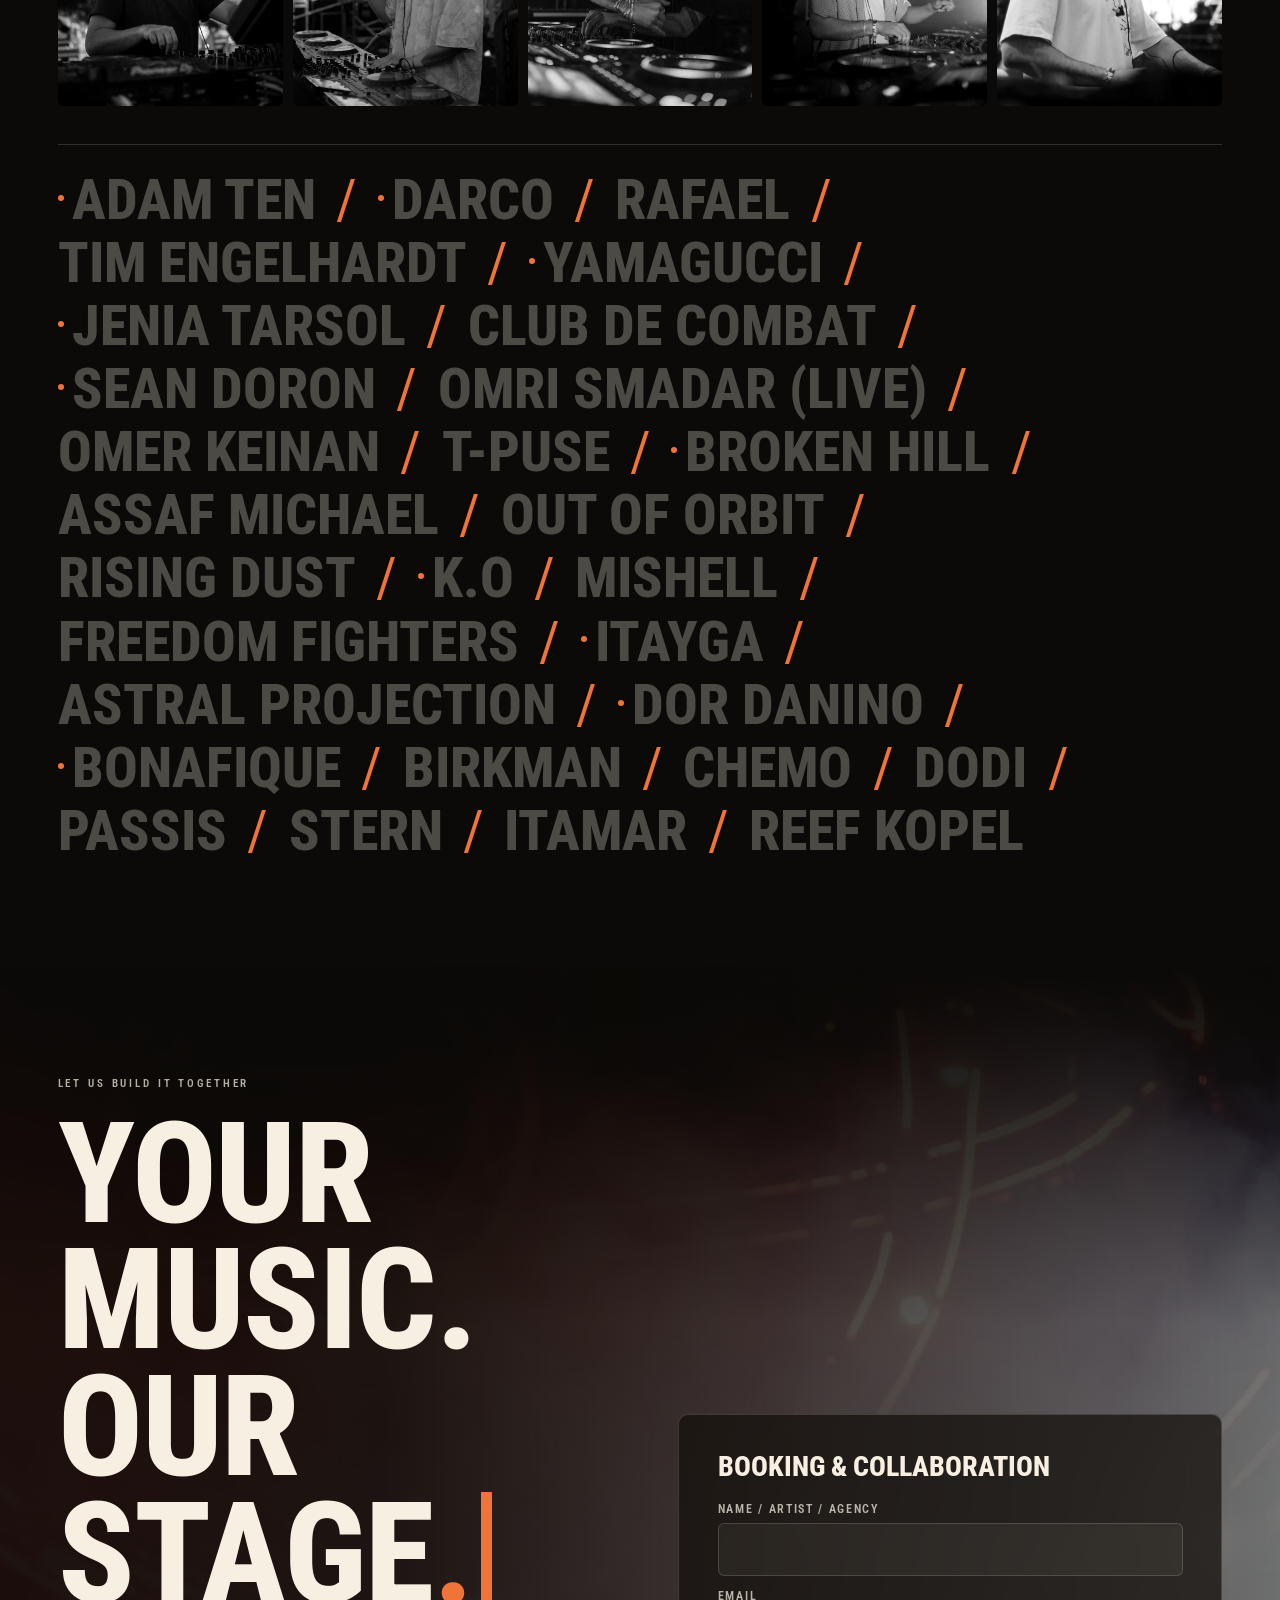
==== commit 3e0e124e: "Signature moments: colour wash between brands, live lineup previews, optional soundtrack, typed book" ====
--- a/connection/index.html
+++ b/connection/index.html
@@ -31,6 +31,7 @@
   </script>
   <link rel="stylesheet" href="styles.css">
   <link rel="stylesheet" href="motion.css">
+  <link rel="stylesheet" href="wow.css">
 </head>
 <body>
 
@@ -323,5 +324,6 @@
   <script src="vendor/lenis.min.js" defer></script>
   <script src="main.js" defer></script>
   <script src="motion.js" defer></script>
+  <script src="wow.js" defer></script>
 </body>
 </html>
--- a/connection/wow.css
+++ b/connection/wow.css
@@ -0,0 +1,81 @@
+/* ============================================================
+   Signature moments (see wow.js)
+   ============================================================ */
+
+/* 1. colour wash between worlds */
+.wipe {
+  position: fixed; left: 0; right: 0; top: 0; height: 100vh; z-index: 42; pointer-events: none; visibility: hidden;
+  background: linear-gradient(180deg, rgba(var(--wipe), 0) 0%, rgba(var(--wipe), .28) 42%, rgba(var(--wipe), .42) 50%, rgba(var(--wipe), .28) 58%, rgba(var(--wipe), 0) 100%);
+  mix-blend-mode: screen;
+}
+.wipe.on { visibility: visible; }
+
+/* 2. live lineup */
+.has-media { cursor: pointer; position: relative; }
+.has-media::before {
+  content: ""; display: inline-block; width: 6px; height: 6px; border-radius: 50%; background: var(--accent);
+  margin-right: 8px; vertical-align: .32em; box-shadow: 0 0 0 0 var(--accent); animation: livePulse 2.4s ease-out infinite;
+}
+@keyframes livePulse { 0% { box-shadow: 0 0 0 0 rgba(255,106,43,.55); } 70%, 100% { box-shadow: 0 0 0 8px rgba(255,106,43,0); } }
+.has-media:hover, .has-media:focus-visible { color: var(--accent) !important; outline: none; }
+.peek {
+  position: fixed; left: 0; top: 0; z-index: 70; width: 200px; aspect-ratio: 9 / 16; border-radius: 12px; overflow: hidden;
+  background: #111; pointer-events: none; opacity: 0; scale: .85;
+  box-shadow: 0 30px 80px rgba(0,0,0,.6), 0 0 0 1px rgba(247,239,225,.12);
+  transition: opacity .35s var(--ease), scale .45s var(--ease);
+}
+.peek.on { opacity: 1; scale: 1; }
+.peek video { width: 100%; height: 100%; object-fit: cover; display: block; }
+.peek span {
+  position: absolute; left: 12px; right: 12px; bottom: 12px; font: 800 15px/1.1 var(--display); text-transform: uppercase; color: var(--cream);
+  text-shadow: 0 2px 12px rgba(0,0,0,.7);
+}
+.peek.docked { left: 50%; top: auto; bottom: 88px; transform: translateX(-50%) !important; width: 150px; }
+
+/* 3. soundtrack toggle */
+.sound {
+  position: fixed; right: max(16px, var(--gutter)); bottom: calc(18px + env(safe-area-inset-bottom)); z-index: 60;
+  display: inline-flex; align-items: center; gap: 10px; padding: 11px 16px 11px 14px; border-radius: 999px; cursor: pointer;
+  background: rgba(11,9,7,.62); color: var(--cream); border: 1px solid var(--line);
+  backdrop-filter: blur(12px); -webkit-backdrop-filter: blur(12px);
+  font: 700 11px/1 var(--display); letter-spacing: .2em; text-transform: uppercase;
+  transition: border-color .3s var(--ease), background .3s var(--ease);
+}
+.sound:hover { border-color: var(--accent); }
+.sound i { display: inline-flex; align-items: flex-end; gap: 2px; height: 12px; }
+.sound b { display: block; width: 2px; height: 3px; background: var(--accent); border-radius: 1px; transition: height .3s; }
+.sound.on b { animation: eq 0.9s ease-in-out infinite alternate; }
+.sound.on b:nth-child(2) { animation-delay: -.3s; } .sound.on b:nth-child(3) { animation-delay: -.6s; } .sound.on b:nth-child(4) { animation-delay: -.15s; }
+@keyframes eq { from { height: 3px; } to { height: 12px; } }
+
+/* 4. booking pass */
+.pass {
+  position: relative; padding: clamp(24px, 3vw, 36px); border-radius: 14px; color: #0b0907;
+  background: linear-gradient(135deg, #f7efe1 0%, #f3e3c8 60%, #ffcfa8 100%);
+  box-shadow: 0 40px 100px rgba(0,0,0,.5);
+}
+.pass-top { display: flex; justify-content: space-between; align-items: baseline; gap: 12px; font: 700 11px/1 var(--display); letter-spacing: .2em; text-transform: uppercase; }
+.pass .wordmark { color: #0b0907; font-size: 18px; }
+.pass-name { margin: 34px 0 26px; font: 900 clamp(34px, 4vw, 54px)/.95 var(--display); text-transform: uppercase; color: #0b0907; word-break: break-word; }
+.pass-grid { display: grid; grid-template-columns: 1fr 1.4fr .8fr; gap: 14px; font: 700 15px/1.2 var(--display); text-transform: uppercase; }
+.pass-grid small { display: block; font: 600 10px/1 var(--display); letter-spacing: .22em; opacity: .6; margin-bottom: 8px; }
+.pass-grid em { font-style: normal; text-transform: none; word-break: break-all; }
+.pass-cut { margin: 26px -36px 18px; border-top: 2px dashed rgba(11,9,7,.35); position: relative; }
+.pass-cut::before, .pass-cut::after { content: ""; position: absolute; top: -13px; width: 24px; height: 24px; border-radius: 50%; background: var(--bg); }
+.pass-cut::before { left: -12px; } .pass-cut::after { right: -12px; }
+.pass-foot { margin: 0; font-size: 13px; color: rgba(11,9,7,.7); }
+@media (max-width: 640px) { .pass-grid { grid-template-columns: 1fr 1fr; } .pass-cut { margin-left: -24px; margin-right: -24px; } }
+
+/* booking heading caret */
+.caret { display: inline-block; width: .08em; height: .78em; margin-left: .06em; background: var(--accent); vertical-align: baseline; animation: blink 1s steps(1) infinite; }
+@keyframes blink { 50% { opacity: 0; } }
+
+@media (prefers-reduced-motion: reduce) {
+  .wipe, .caret { display: none !important; }
+  .has-media::before { animation: none; }
+}
+@media (max-width: 640px) {
+  .sound { padding: 12px; gap: 0; }
+  .sound span { position: absolute; width: 1px; height: 1px; overflow: hidden; clip: rect(0 0 0 0); }
+  .sound i { height: 14px; }
+}
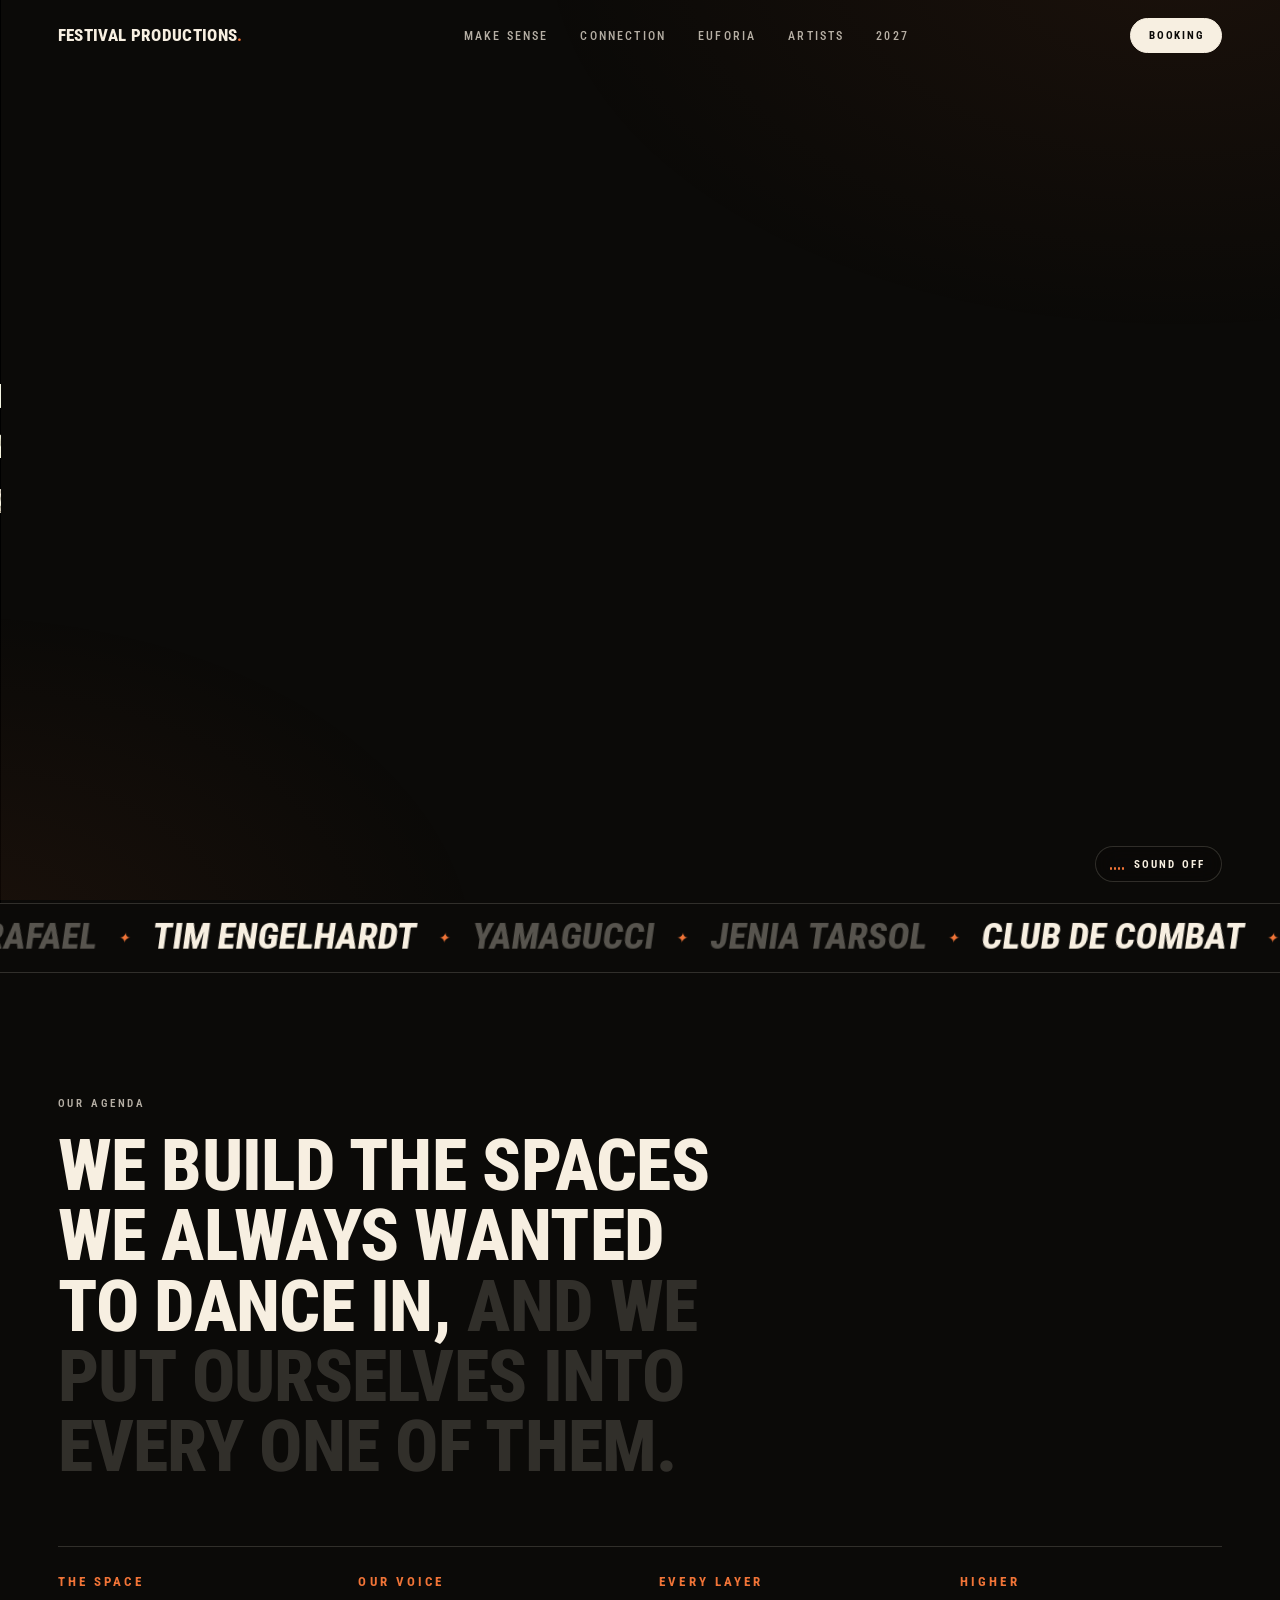
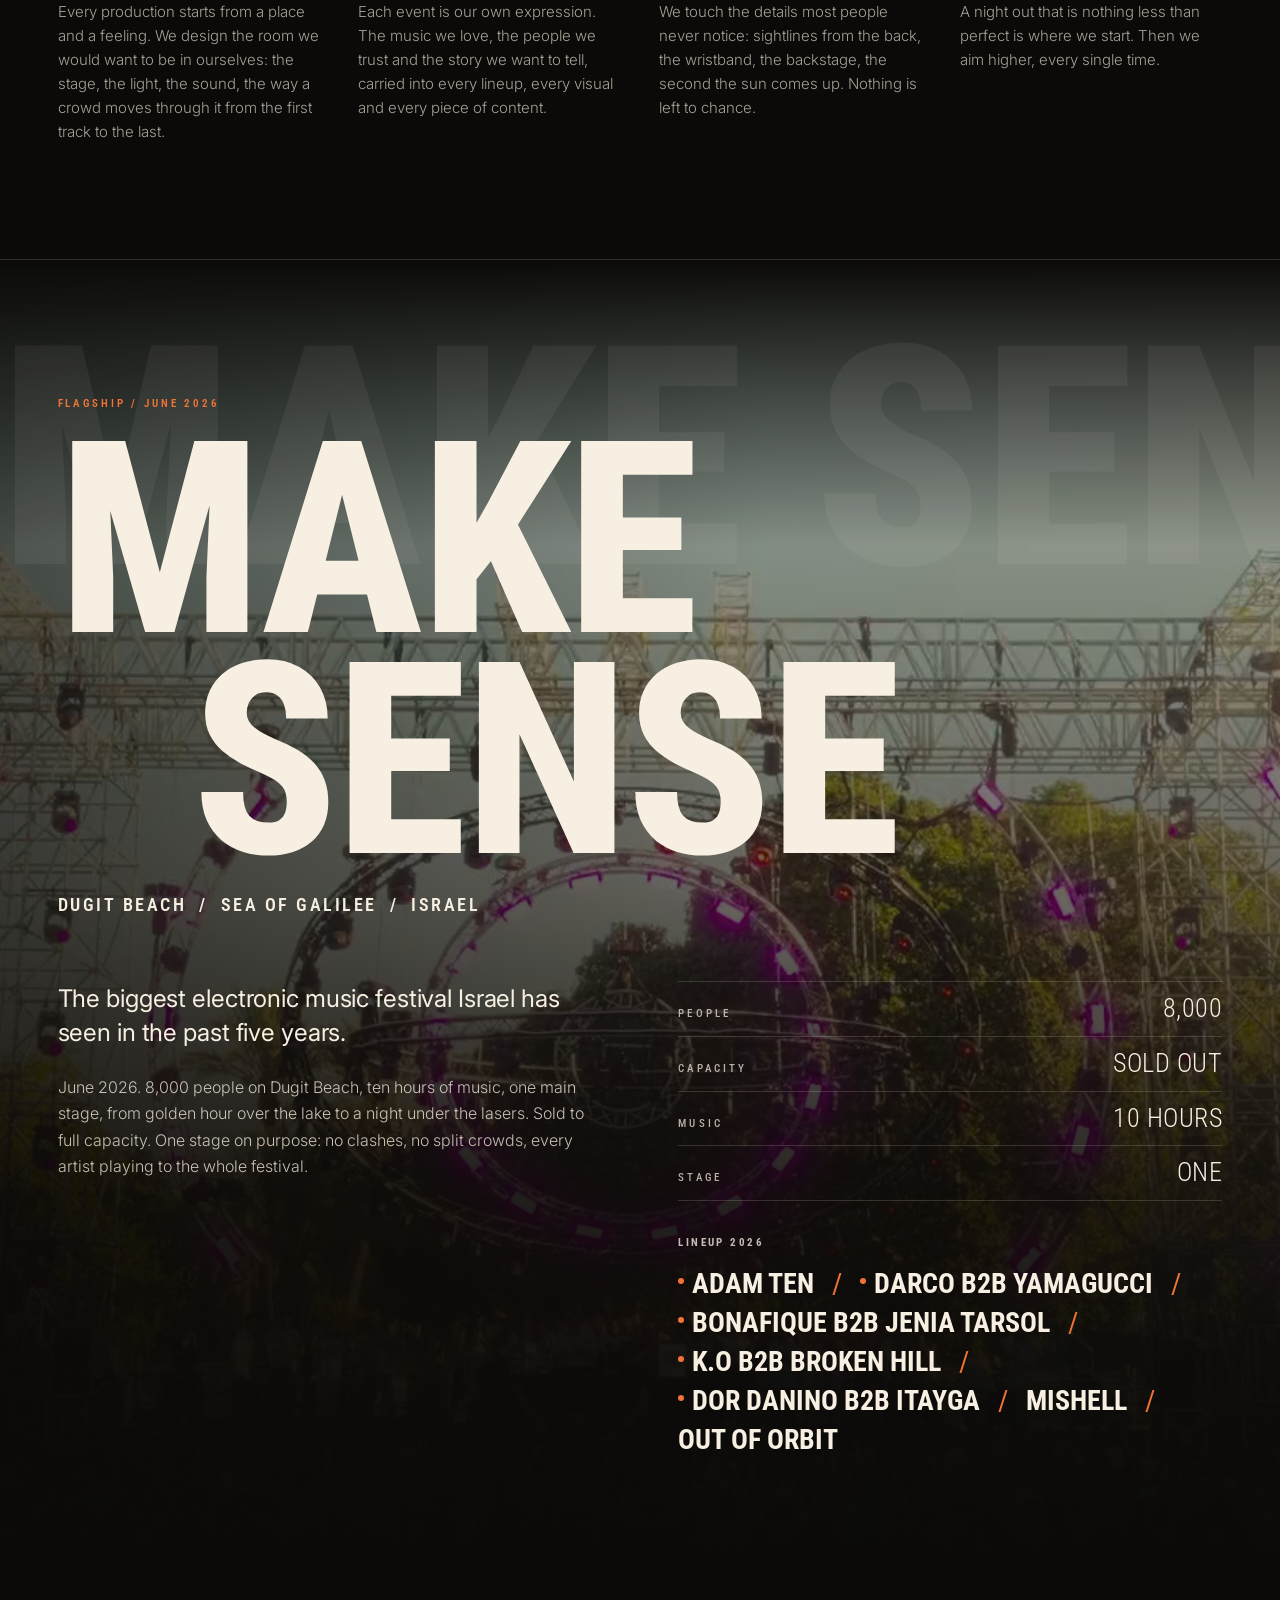
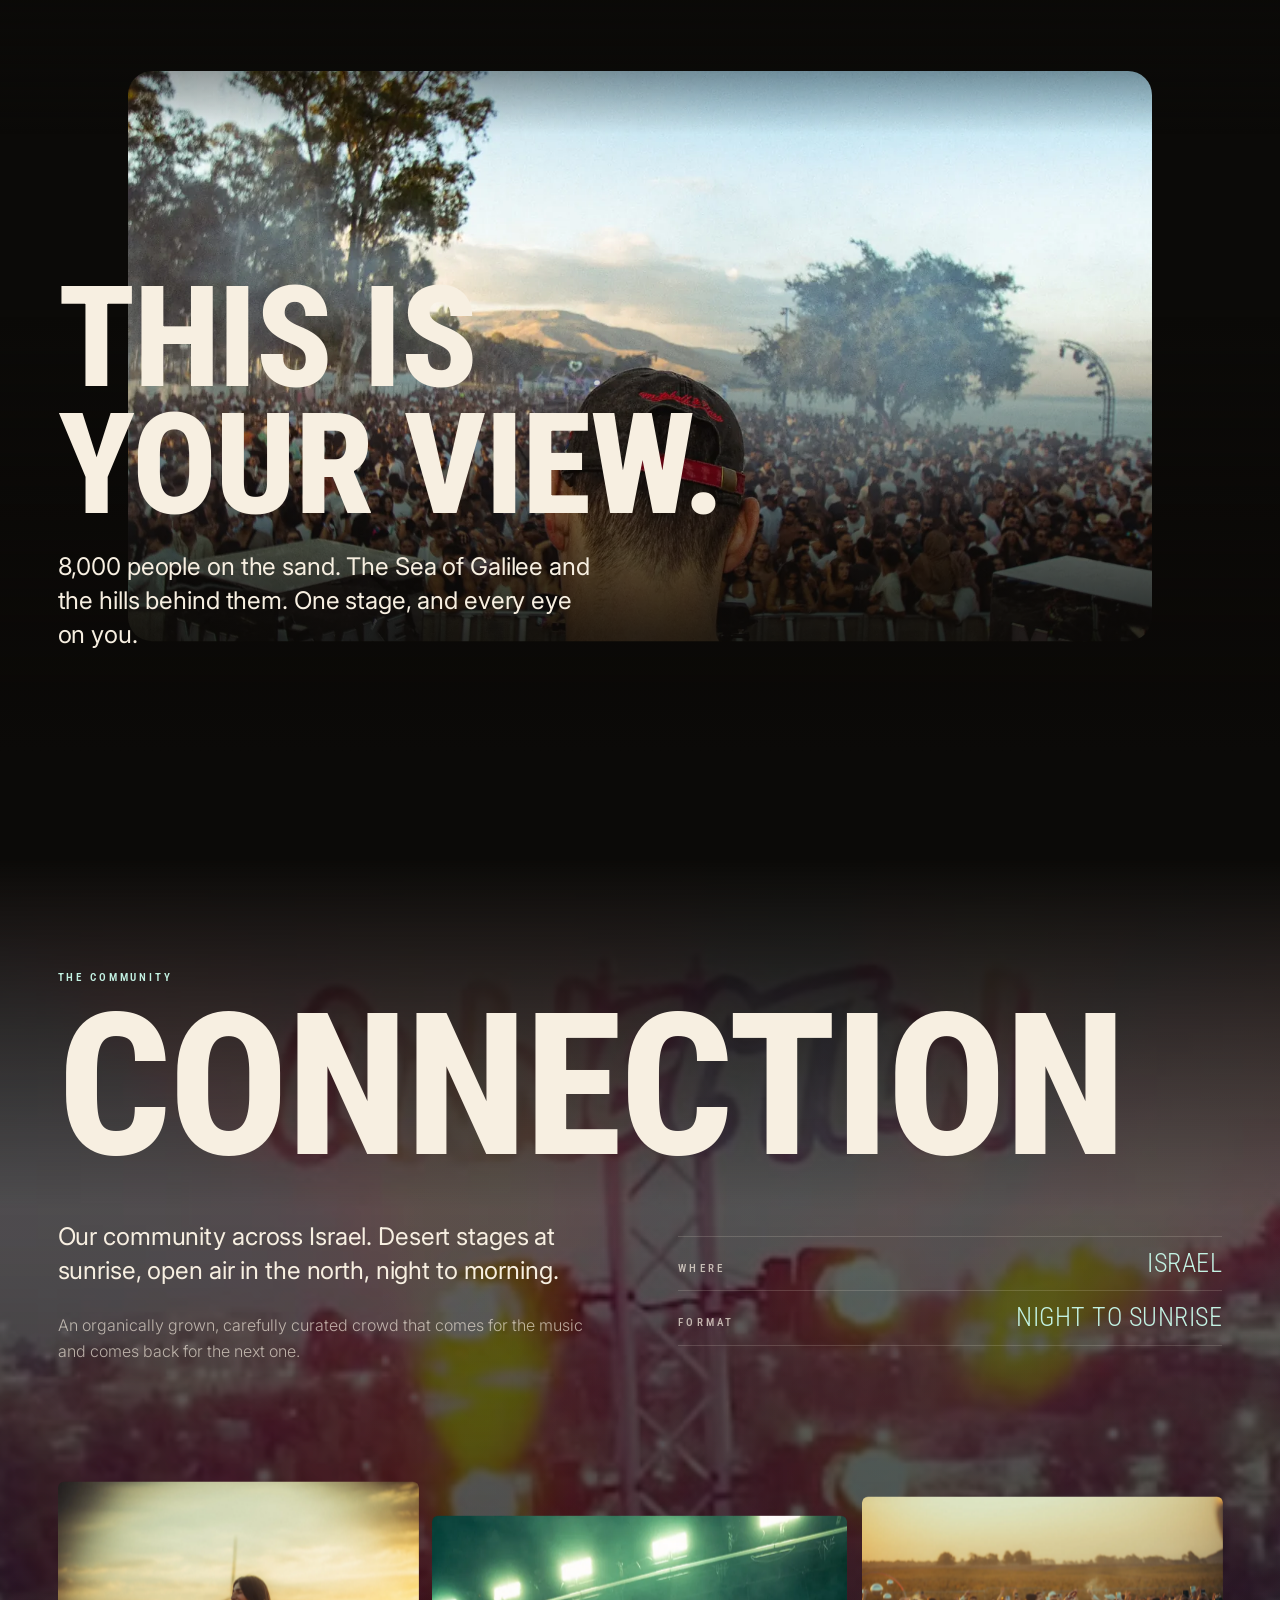
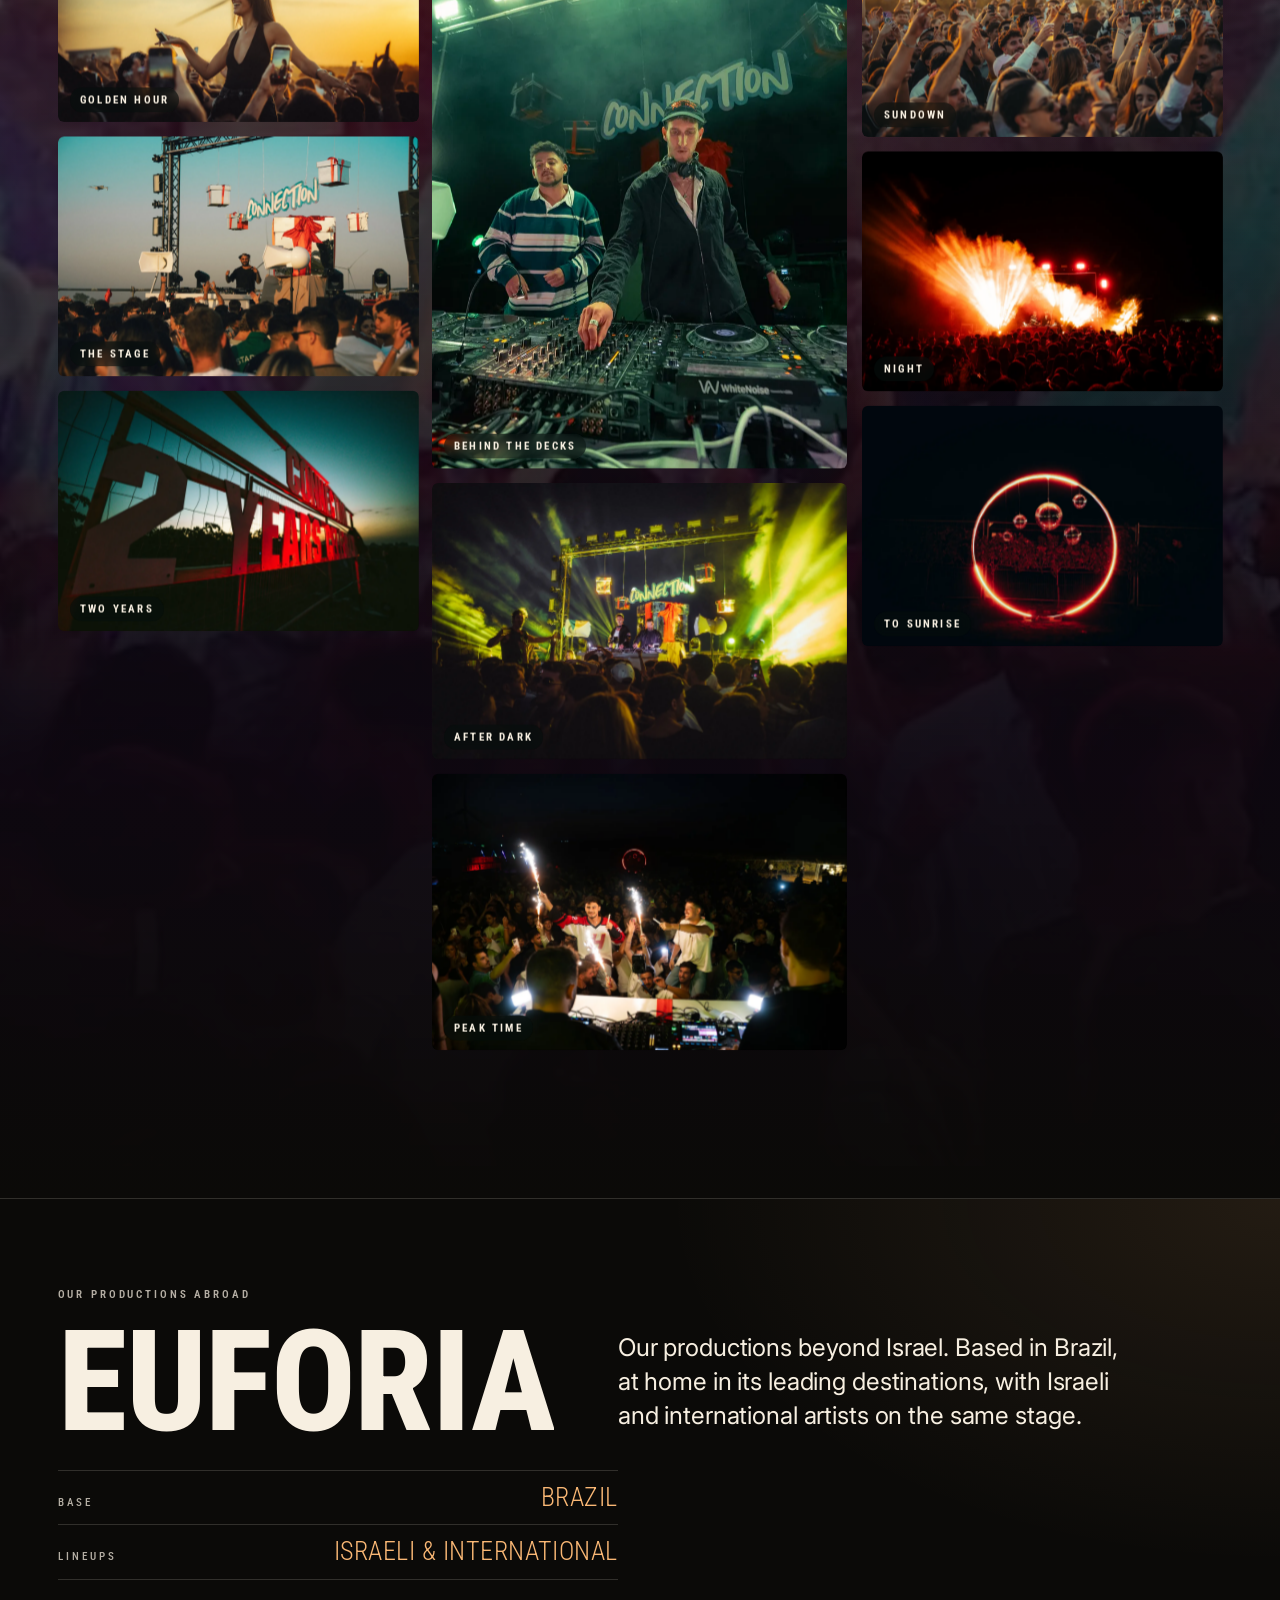
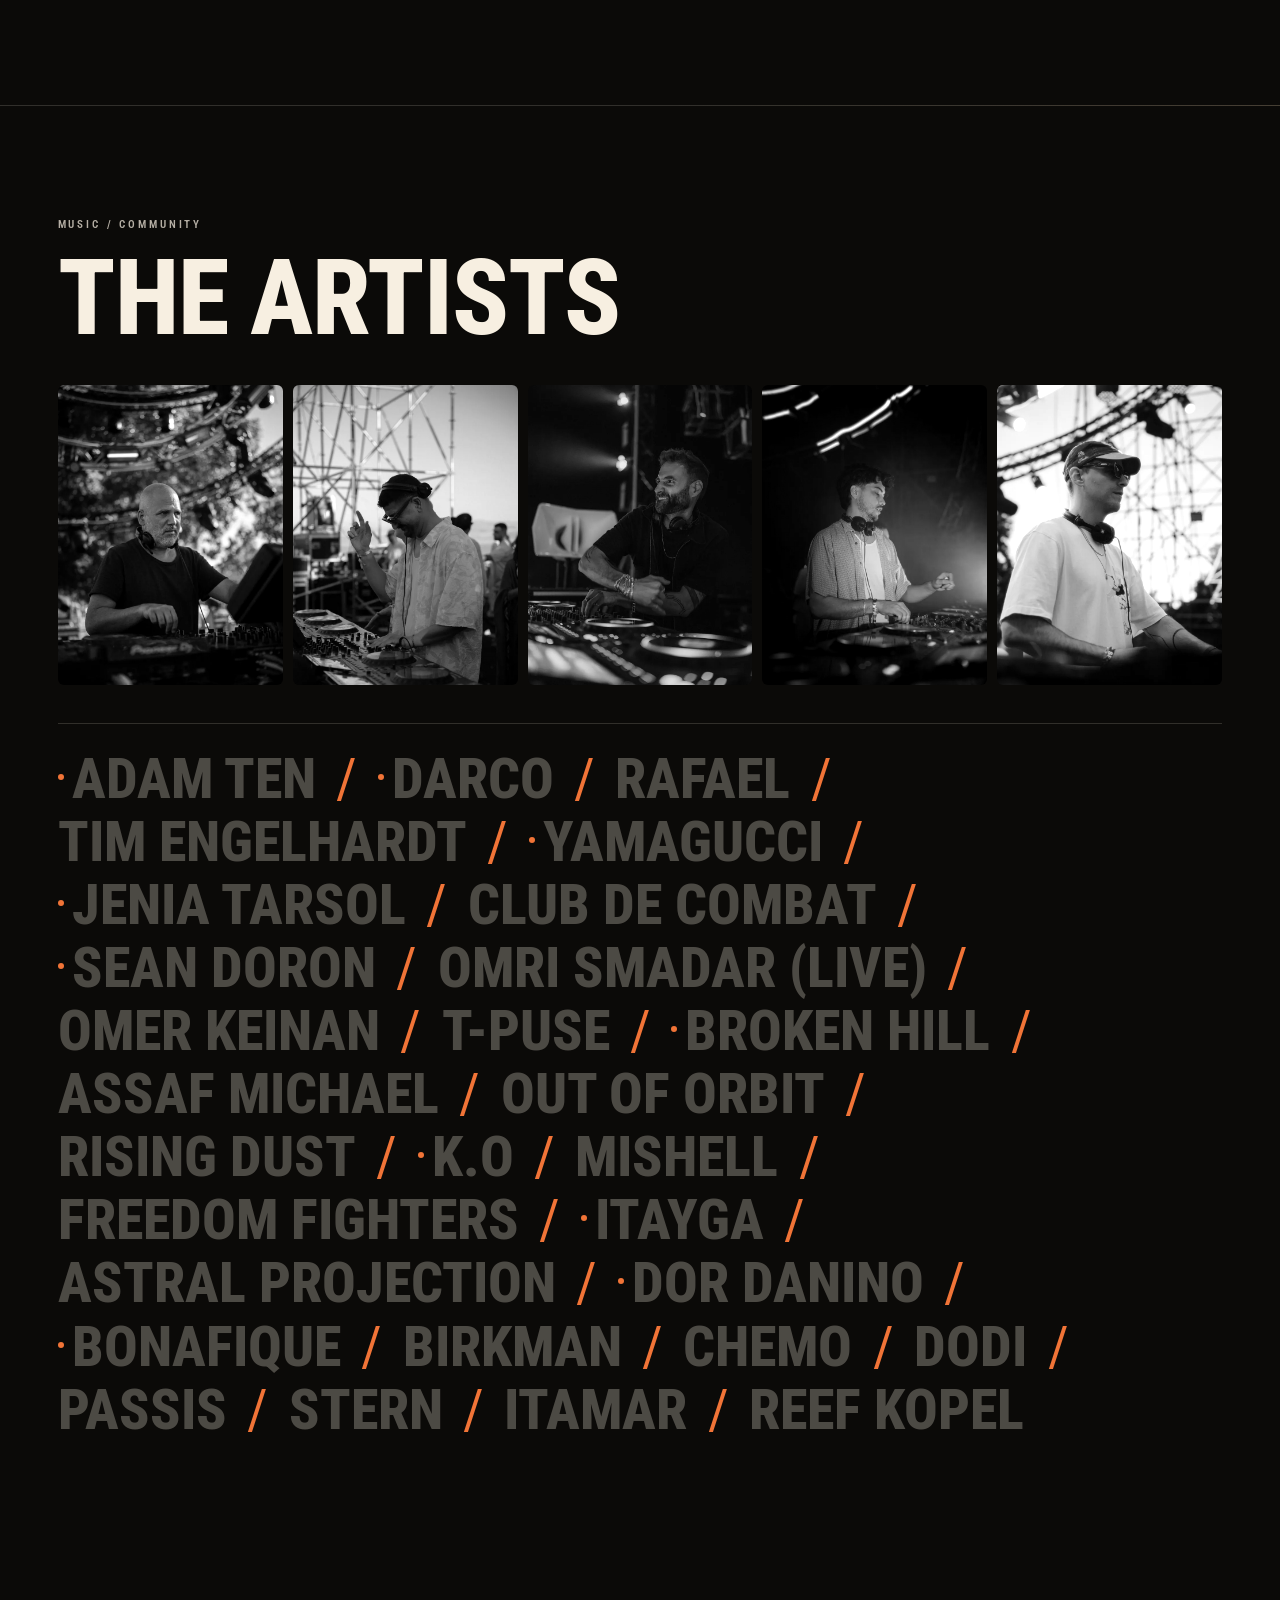
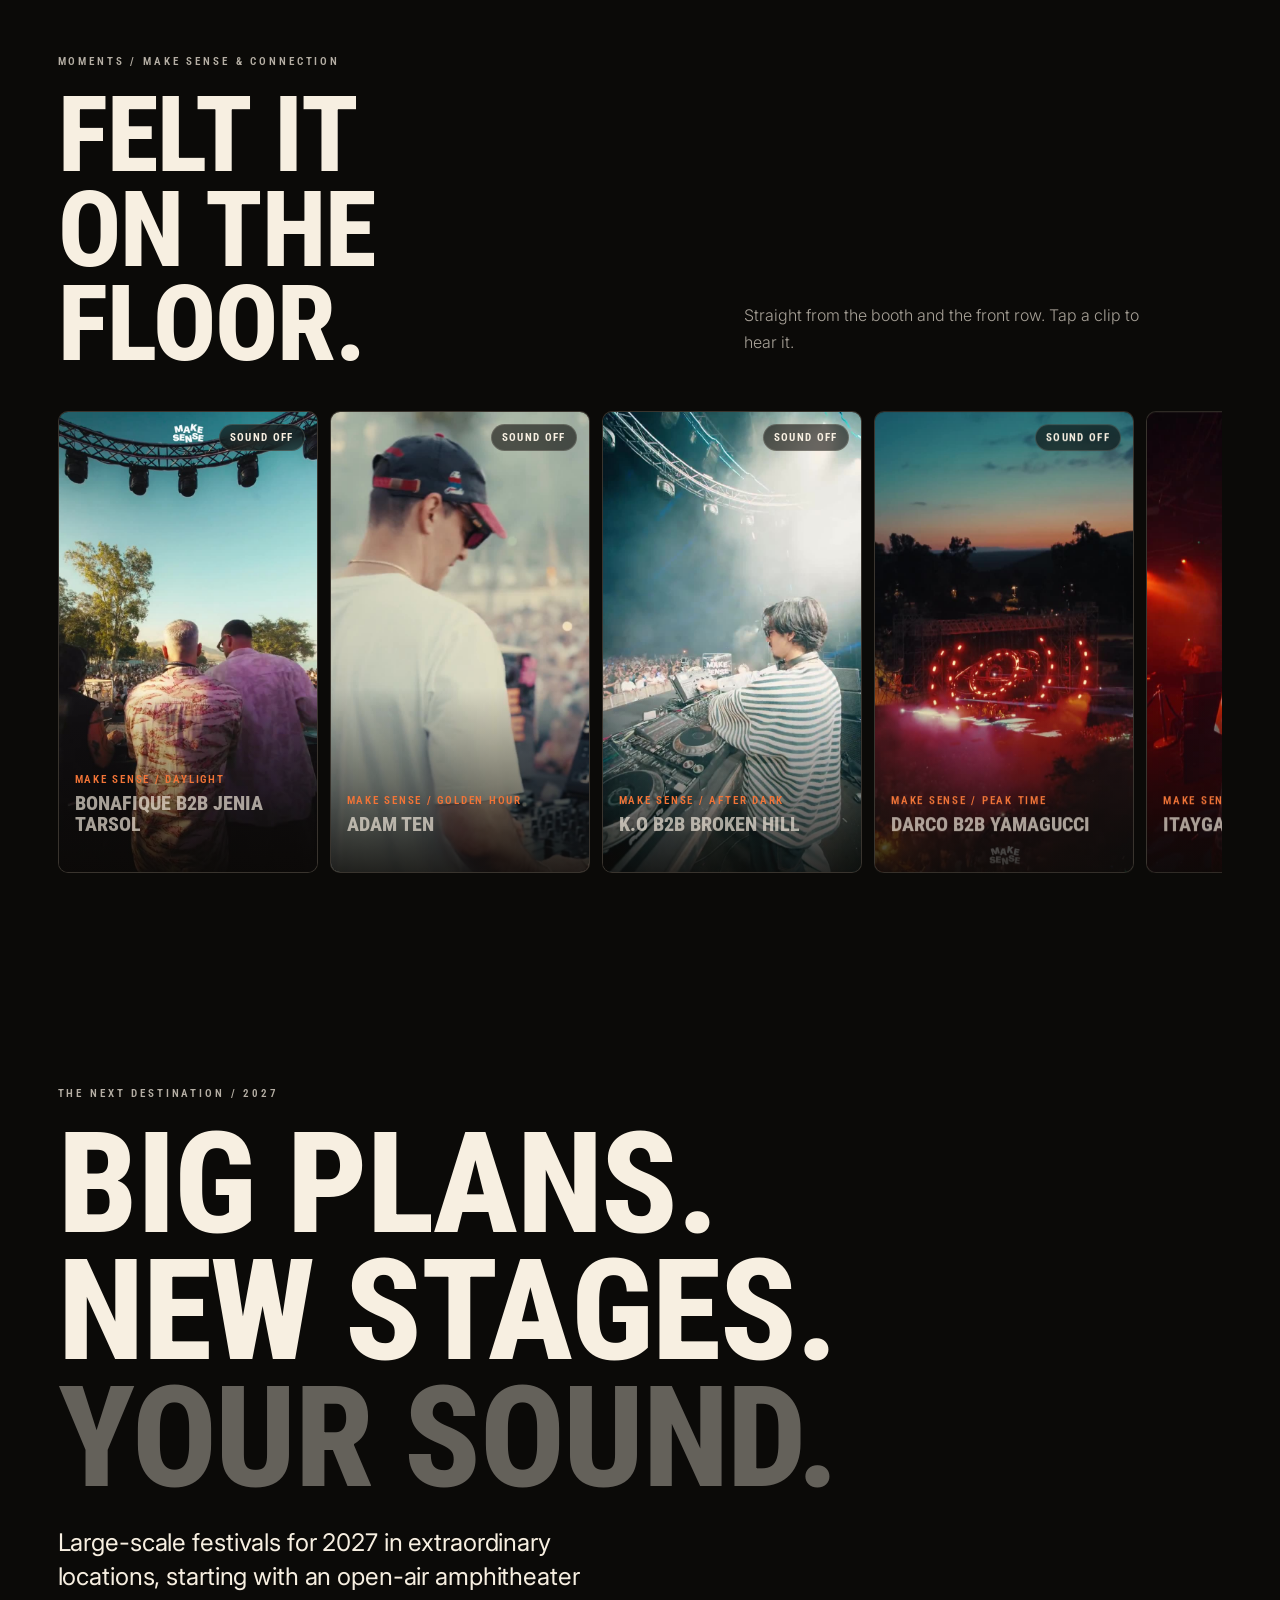
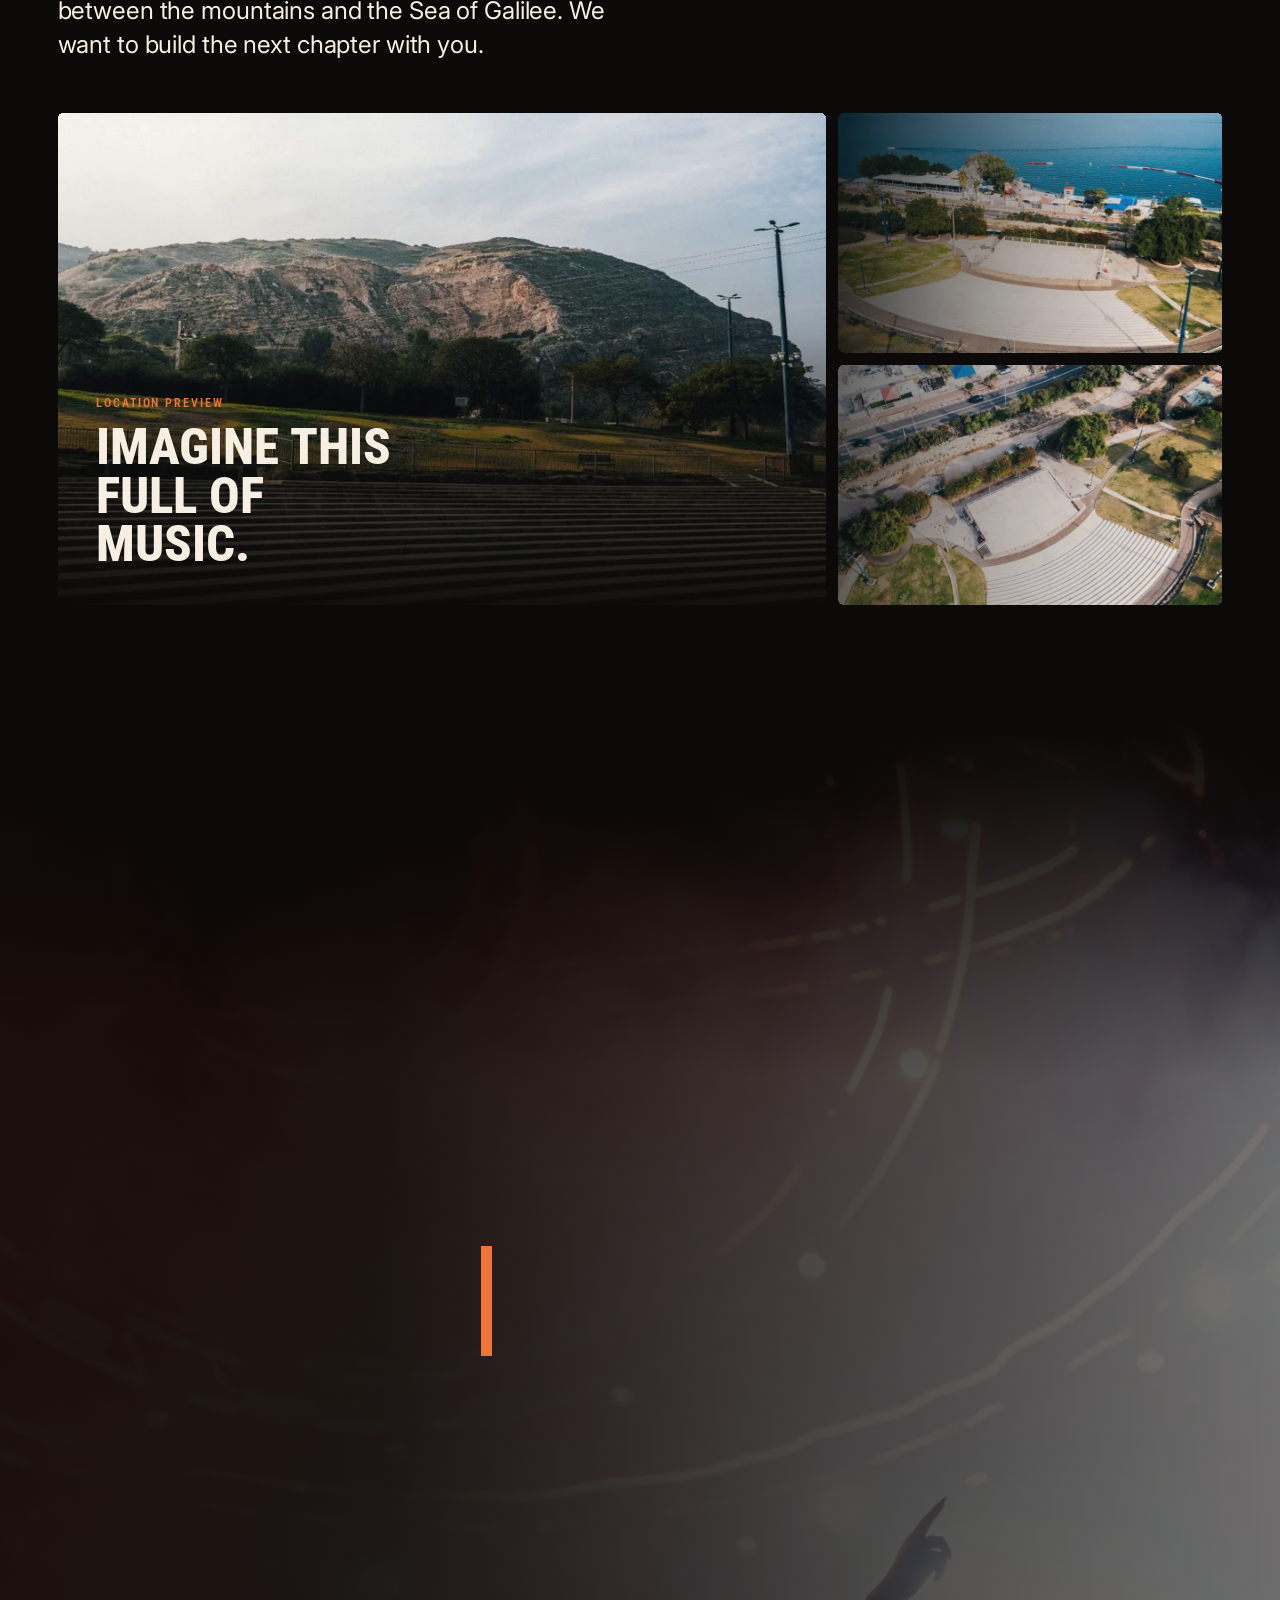
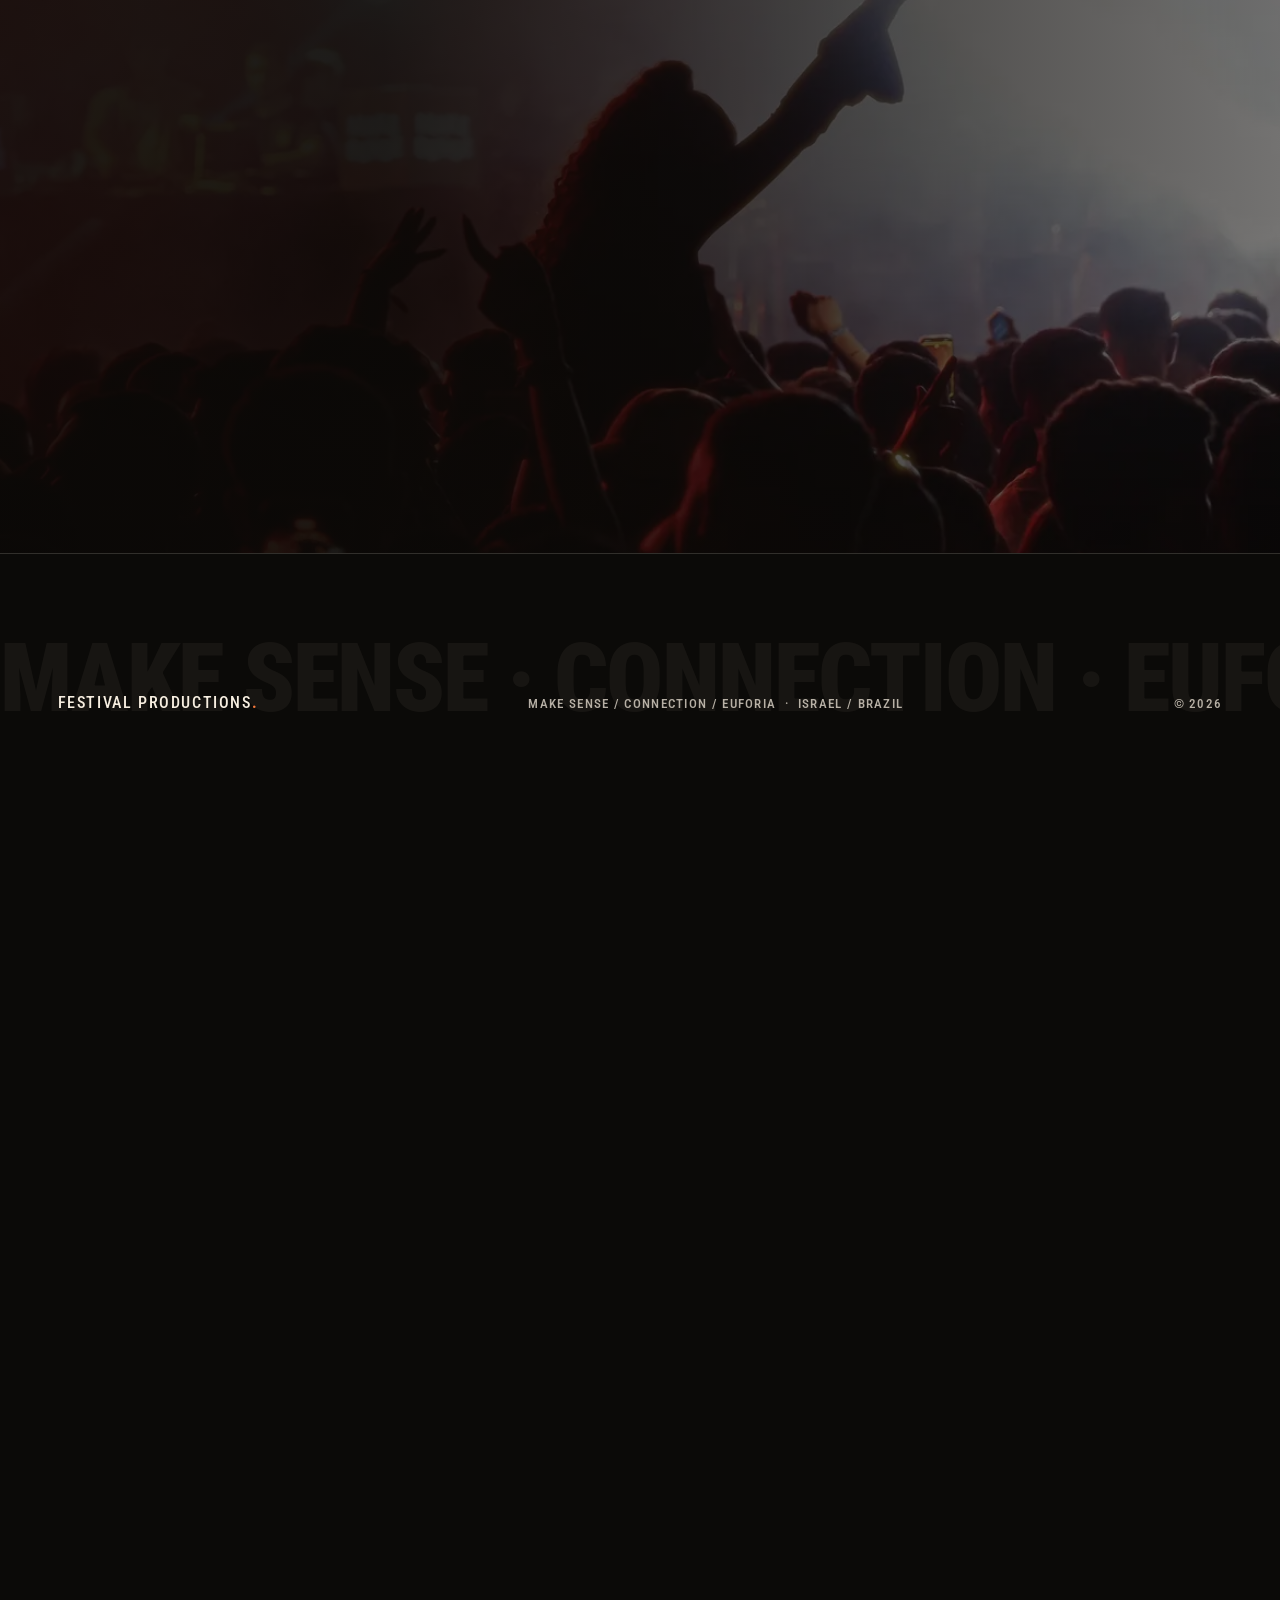
==== commit 9faa9631: "Three productions together: rotating hero names, general wordmark, agenda section Hero window cycles" ====
--- a/connection/index.html
+++ b/connection/index.html
@@ -3,12 +3,12 @@
 <head>
   <meta charset="utf-8">
   <meta name="viewport" content="width=device-width, initial-scale=1, viewport-fit=cover">
-  <title>Make Sense — Festival Producers, Israel</title>
-  <meta name="description" content="Make Sense: independent electronic music festivals from Israel, with Connection and Euforia. 8,000 people on the shore of the Sea of Galilee. Booking for 2027.">
+  <title>Make Sense · Connection · Euforia — Festival Productions</title>
+  <meta name="description" content="Make Sense, Connection and Euforia: three festival productions from Israel and Brazil. 8,000 people on the shore of the Sea of Galilee. Booking for 2027.">
   <meta name="theme-color" content="#0b0907">
   <meta property="og:type" content="website">
-  <meta property="og:site_name" content="Make Sense">
-  <meta property="og:title" content="Make Sense — We Produce Festival Moments">
+  <meta property="og:site_name" content="Make Sense · Connection · Euforia">
+  <meta property="og:title" content="Make Sense · Connection · Euforia — We Produce Festival Moments">
   <meta property="og:description" content="Independent electronic music festivals from Israel. Booking for 2027.">
   <meta property="og:image" content="https://makesense-festival.vercel.app/media/og.jpg">
   <meta property="og:image:width" content="1200">
@@ -19,7 +19,7 @@
   <link href="https://fonts.googleapis.com/css2?family=Roboto+Condensed:wght@400;500;700;800;900&family=Inter:wght@300;400;500;600&display=swap" rel="stylesheet">
   <link rel="icon" href="favicon.svg" type="image/svg+xml">
   <link rel="apple-touch-icon" href="apple-touch-icon.png">
-  <meta name="twitter:title" content="Make Sense — We Produce Festival Moments">
+  <meta name="twitter:title" content="Make Sense · Connection · Euforia — We Produce Festival Moments">
   <meta name="twitter:description" content="Independent electronic music festivals from Israel. Booking for 2027.">
   <link rel="preload" as="image" href="media/hero-poster.jpg">
   <script>
@@ -41,13 +41,13 @@
 
 
   <nav class="nav" id="nav">
-    <a class="brandline wordmark" href="#top" aria-label="Make Sense, back to top">Make Sense<b class="dot">.</b></a>
+    <a class="brandline wordmark" href="#top" aria-label="Festival Productions, back to top">Festival Productions<b class="dot">.</b></a>
     <div class="nav-links">
       <a href="#makesense">Make Sense</a>
       <a href="#connection">Connection</a>
-      <a href="#moments">Moments</a>
-            <a href="#2027">2027</a>
+      <a href="#euforia">Euforia</a>
       <a href="#artists">Artists</a>
+      <a href="#2027">2027</a>
     </div>
     <a class="btn btn-sm" href="#contact">Booking</a>
   </nav>
@@ -60,18 +60,18 @@
       </div>
       <div class="hero-shade" aria-hidden="true"></div>
     </div>
-    <div class="hero-window" id="heroWindow" aria-hidden="true"><span>Make<br>Sense</span></div>
+    <div class="hero-window" id="heroWindow" aria-hidden="true"><span class="w-ms">Make<br>Sense</span></div>
     <p class="hero-enter" id="heroEnter" aria-hidden="true">Scroll to enter</p>
 
     <div class="hero-inner wrap" id="heroInner">
-      <p class="tag hero-tag">Make Sense &nbsp;/&nbsp; Booking 2027</p>
+      <p class="tag hero-tag">Make Sense &nbsp;/&nbsp; Connection &nbsp;/&nbsp; Euforia</p>
       <h1 class="display hero-title" id="heroTitle">
         <span class="line"><span>We produce</span></span>
         <span class="line"><span>festival</span></span>
         <span class="line"><span>moments<b class="dot">.</b></span></span>
       </h1>
       <div class="hero-foot">
-        <p class="lede">Independent electronic music festivals from Israel.<br><strong>8,000 people. One stage. The Sea of Galilee.</strong></p>
+        <p class="lede">Three productions. Israel and Brazil.<br><strong>Festivals, open-air nights and destination events.</strong></p>
         <div class="cta-row">
           <a class="btn" href="#contact">Play our stage <span aria-hidden="true">→</span></a>
           <a class="btn btn-ghost" href="#makesense">See Make Sense 2026</a>
@@ -85,6 +85,19 @@
   </div>
 
   <main>
+    <section class="section agenda" id="agenda">
+      <div class="wrap">
+        <p class="tag reveal">Our agenda</p>
+        <p class="agenda-statement" id="agendaStatement">We build the spaces we always wanted to dance in, and we put ourselves into every one of them.</p>
+        <div class="agenda-grid">
+          <div class="reveal"><h3>The space</h3><p>Every production starts from a place and a feeling. We design the room we would want to be in ourselves: the stage, the light, the sound, the way a crowd moves through it from the first track to the last.</p></div>
+          <div class="reveal"><h3>Our voice</h3><p>Each event is our own expression. The music we love, the people we trust and the story we want to tell, carried into every lineup, every visual and every piece of content.</p></div>
+          <div class="reveal"><h3>Every layer</h3><p>We touch the details most people never notice: sightlines from the back, the wristband, the backstage, the second the sun comes up. Nothing is left to chance.</p></div>
+          <div class="reveal"><h3>Higher</h3><p>A night out that is nothing less than perfect is where we start. Then we aim higher, every single time.</p></div>
+        </div>
+      </div>
+    </section>
+
     <section class="section ms" id="makesense">
       <div class="ms-media" aria-hidden="true">
         <video id="msVideo" muted playsinline preload="none" poster="media/ms-scrub-poster.jpg"
@@ -169,24 +182,19 @@
       <div class="conn-shade" aria-hidden="true"></div>
 
       <div class="wrap conn-inner">
-        <p class="tag tag-violet reveal">The community &nbsp;/&nbsp; Two years</p>
+        <p class="tag tag-violet reveal">The community</p>
         <h2 class="display conn-title" data-split>Connection</h2>
 
         <div class="grid-2 conn-body">
           <div class="reveal">
-            <p class="big">Two years, seventeen events across Israel. Desert stages at sunrise, open air in the north, night to morning.</p>
+            <p class="big">Our community across Israel. Desert stages at sunrise, open air in the north, night to morning.</p>
             <p>An organically grown, carefully curated crowd that comes for the music and comes back for the next one.</p>
           </div>
           <div>
             <dl class="factline factline-violet reveal">
-              <div><dt>Events</dt><dd>17</dd></div>
               <div><dt>Where</dt><dd>Israel</dd></div>
               <div><dt>Format</dt><dd>Night to sunrise</dd></div>
             </dl>
-            <div class="lineup lineup-conn reveal">
-              <p class="lineup-label">2 Years Celebration / North of Israel</p>
-              <ul id="connLineup"></ul>
-            </div>
           </div>
         </div>
       </div>
@@ -212,14 +220,28 @@
 
     <section class="euforia" id="euforia">
       <div class="wrap euforia-inner">
-        <p class="tag reveal">Brazil &amp; Israel</p>
+        <p class="tag reveal">Our productions abroad</p>
         <h2 class="display euforia-title" data-split>Euforia</h2>
-        <p class="big reveal">For years, the party of the Israeli big trip after the army. Eighteen events every year in Brazil, in the run-up to Carnival and through Carnival itself, with editions back home in Israel.</p>
+        <p class="big reveal">Our productions beyond Israel. Based in Brazil, at home in its leading destinations, with Israeli and international artists on the same stage.</p>
         <dl class="factline factline-gold euforia-facts reveal">
-          <div><dt>Events a year</dt><dd>18</dd></div>
-          <div><dt>Where</dt><dd>Brazil / Israel</dd></div>
-          <div><dt>When</dt><dd>Carnival</dd></div>
+          <div><dt>Base</dt><dd>Brazil</dd></div>
+          <div><dt>Lineups</dt><dd>Israeli &amp; international</dd></div>
         </dl>
+      </div>
+    </section>
+
+    <section class="section artists" id="artists">
+      <div class="wrap">
+        <p class="tag reveal">Music / Community</p>
+        <h2 class="display h-xl" data-split>The artists</h2>
+        <div class="portraits" aria-hidden="true">
+          <img src="media/artist-hands.webp" alt="" loading="lazy" width="782" height="1043">
+          <img src="media/artist-day.webp" alt="" loading="lazy" width="782" height="1043">
+          <img src="media/artist-blue.webp" alt="" loading="lazy" width="782" height="1043">
+          <img src="media/artist-red.webp" alt="" loading="lazy" width="782" height="1043">
+          <img src="media/artist-cap.webp" alt="" loading="lazy" width="782" height="1043">
+        </div>
+        <ul class="artist-wall" id="artistWall"></ul>
       </div>
     </section>
 
@@ -259,20 +281,6 @@
       </div>
     </section>
 
-    <section class="section artists" id="artists">
-      <div class="wrap">
-        <p class="tag reveal">Music / Community</p>
-        <h2 class="display h-xl" data-split>The artists</h2>
-        <div class="portraits" aria-hidden="true">
-          <img src="media/artist-hands.webp" alt="" loading="lazy" width="782" height="1043">
-          <img src="media/artist-day.webp" alt="" loading="lazy" width="782" height="1043">
-          <img src="media/artist-blue.webp" alt="" loading="lazy" width="782" height="1043">
-          <img src="media/artist-red.webp" alt="" loading="lazy" width="782" height="1043">
-          <img src="media/artist-cap.webp" alt="" loading="lazy" width="782" height="1043">
-        </div>
-        <ul class="artist-wall" id="artistWall"></ul>
-      </div>
-    </section>
 
     <section class="section contact" id="contact">
       <div class="contact-media" aria-hidden="true">
@@ -287,7 +295,7 @@
           <dl class="spec reveal">
             <div><dt>Audience</dt><dd>Up to 8,000 per show. 150K+ tickets sold across our events.</dd></div>
             <div><dt>Stage</dt><dd>One open-air main stage. Custom stage design, top-tier light and sound.</dd></div>
-            <div><dt>Seasons</dt><dd>Israel: Make Sense in June, plus Connection and Euforia events. Brazil: Euforia through Carnival.</dd></div>
+            <div><dt>Seasons</dt><dd>Israel: Make Sense and Connection. Brazil: Euforia, across the country’s leading destinations.</dd></div>
             <div><dt>Hospitality</dt><dd>Flights, hotel, ground transport, backstage and rider, handled end to end.</dd></div>
             <div><dt>Direct</dt><dd><a class="spec-mail" href="mailto:K.O@sako-mgmt.com">K.O@sako-mgmt.com</a></dd></div>
           </dl>
@@ -311,10 +319,10 @@
   </main>
 
   <footer class="footer">
-    <div class="footer-giant" aria-hidden="true"><span>Make Sense</span></div>
+    <div class="footer-giant" aria-hidden="true"><span>Make Sense · Connection · Euforia</span></div>
     <div class="wrap footer-inner">
-      <p class="brandline wordmark">Make Sense<b class="dot">.</b></p>
-      <p>With Connection &amp; Euforia &nbsp;/&nbsp; Israel / Brazil</p>
+      <p class="brandline wordmark">Festival Productions<b class="dot">.</b></p>
+      <p>Make Sense / Connection / Euforia &nbsp;·&nbsp; Israel / Brazil</p>
       <p>© <span id="year">2026</span></p>
     </div>
   </footer>
--- a/connection/wow.css
+++ b/connection/wow.css
@@ -79,3 +79,26 @@
   .sound span { position: absolute; width: 1px; height: 1px; overflow: hidden; clip: rect(0 0 0 0); }
   .sound i { height: 14px; }
 }
+
+/* hero window: three productions */
+.motion .hero-window span.w-cn { font-size: clamp(64px, 16.5vw, 270px); }
+.motion .hero-window span.w-eu { font-size: clamp(90px, 23vw, 380px); }
+@media (max-width: 640px) {
+  .motion .hero-window span.w-cn { font-size: 16.5vw; }
+  .motion .hero-window span.w-eu { font-size: 23vw; }
+}
+
+/* agenda */
+.agenda { padding: clamp(72px, 9vw, 130px) 0; border-bottom: 1px solid var(--line); }
+.agenda-statement {
+  margin: 0; max-width: 18ch; color: var(--cream);
+  font: 800 clamp(38px, 5.6vw, 92px)/.98 var(--display); text-transform: uppercase; letter-spacing: -.01em;
+}
+.agenda-grid { display: grid; grid-template-columns: repeat(4, 1fr); gap: clamp(20px, 3vw, 44px); margin-top: clamp(40px, 5vw, 72px); padding-top: 28px; border-top: 1px solid var(--line); }
+.agenda-grid h3 { margin: 0 0 12px; font: 700 13px/1 var(--display); letter-spacing: .24em; text-transform: uppercase; color: var(--accent); }
+.agenda-grid p { margin: 0; font-size: 15px; line-height: 1.6; }
+@media (max-width: 1000px) { .agenda-grid { grid-template-columns: 1fr 1fr; } }
+@media (max-width: 640px) { .agenda-grid { grid-template-columns: 1fr; gap: 22px; } .agenda-statement { font-size: 11vw; } }
+
+/* footer giant: three names on one line */
+.footer-giant { font-size: clamp(36px, 7.4vw, 140px) !important; white-space: nowrap; }
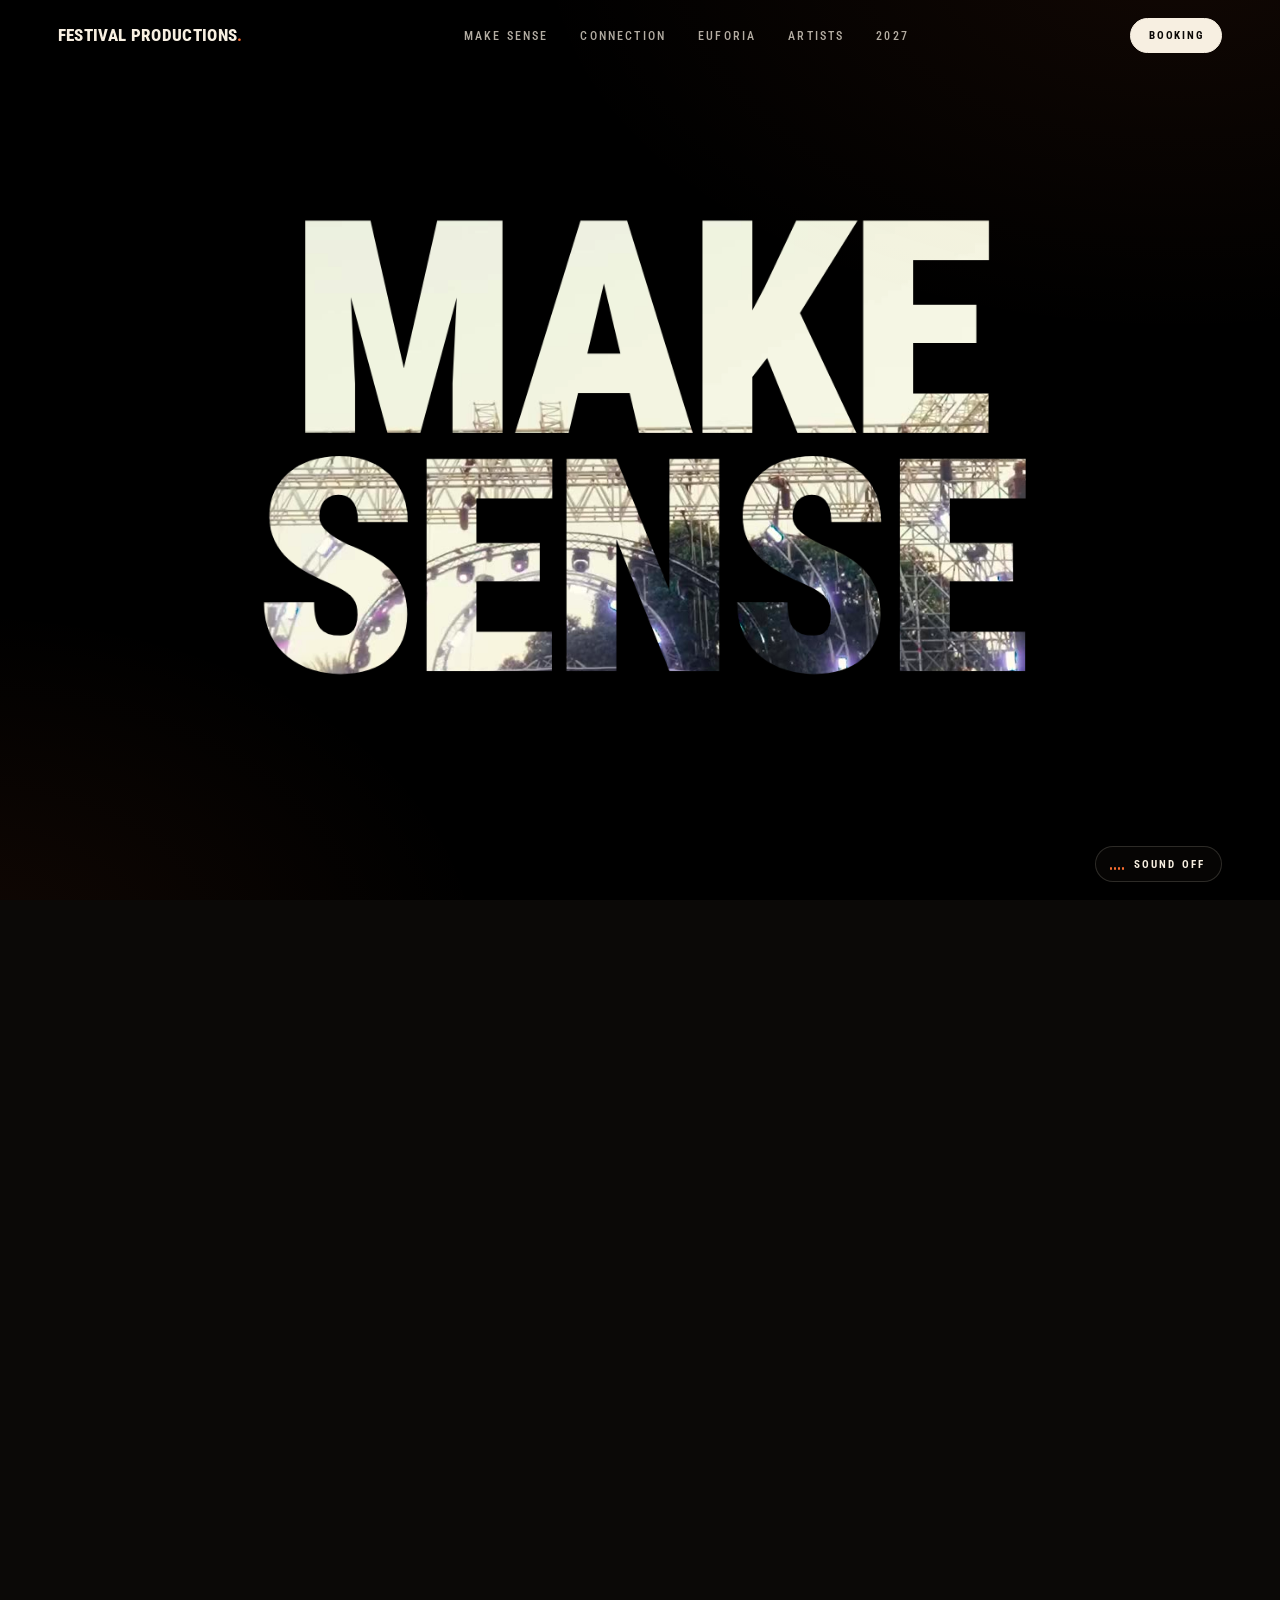
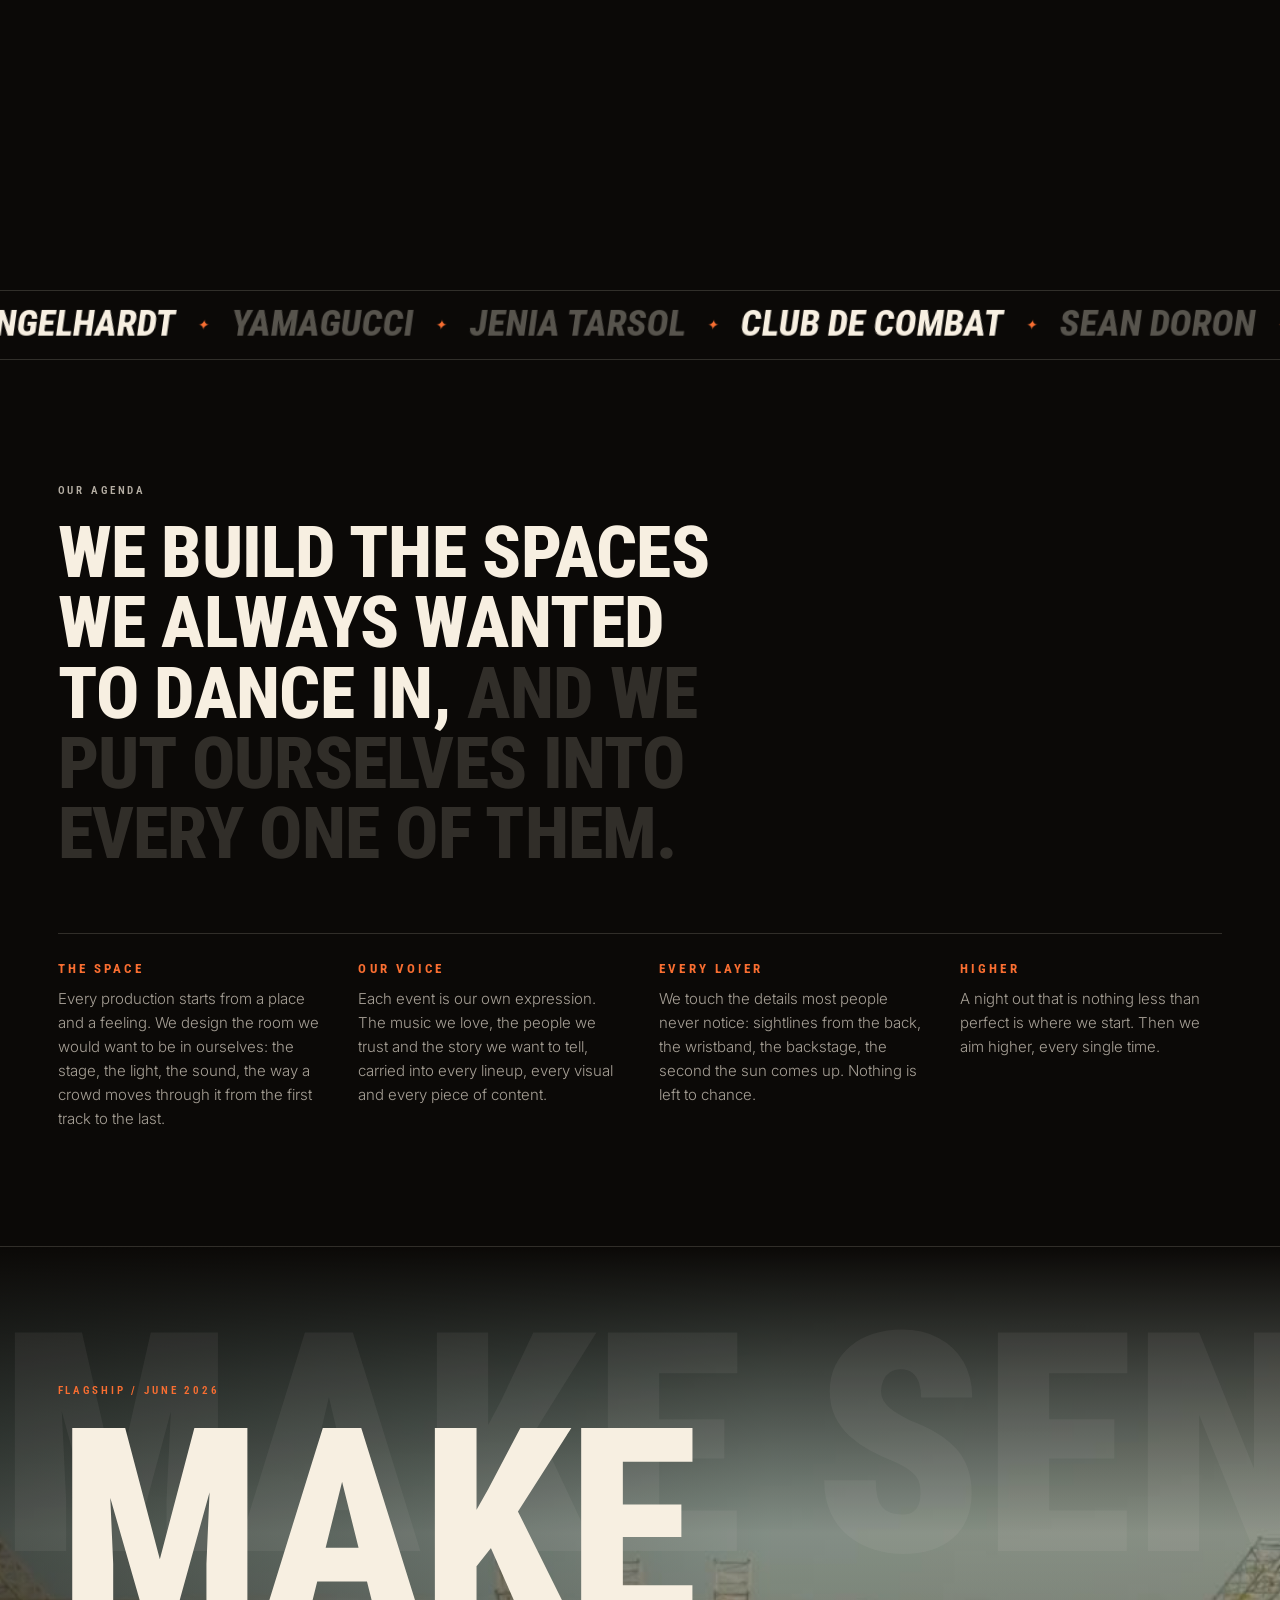
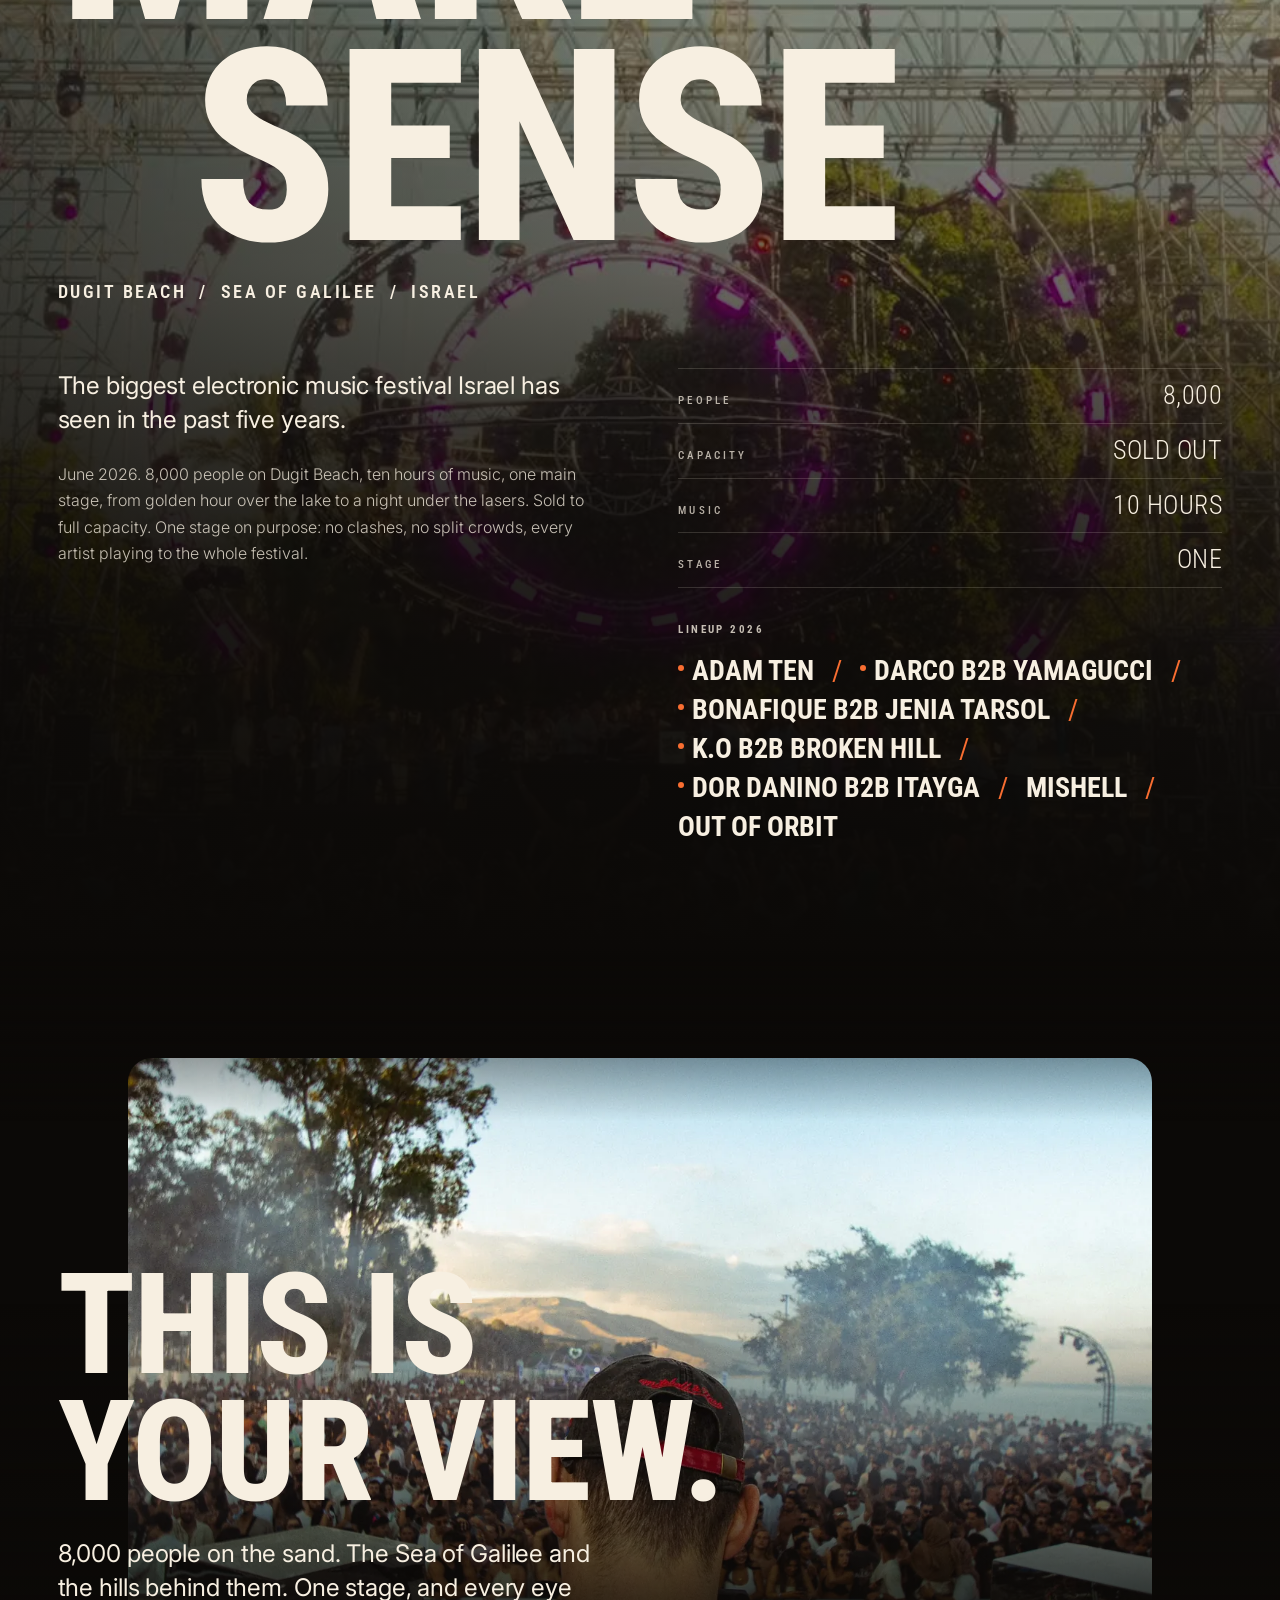
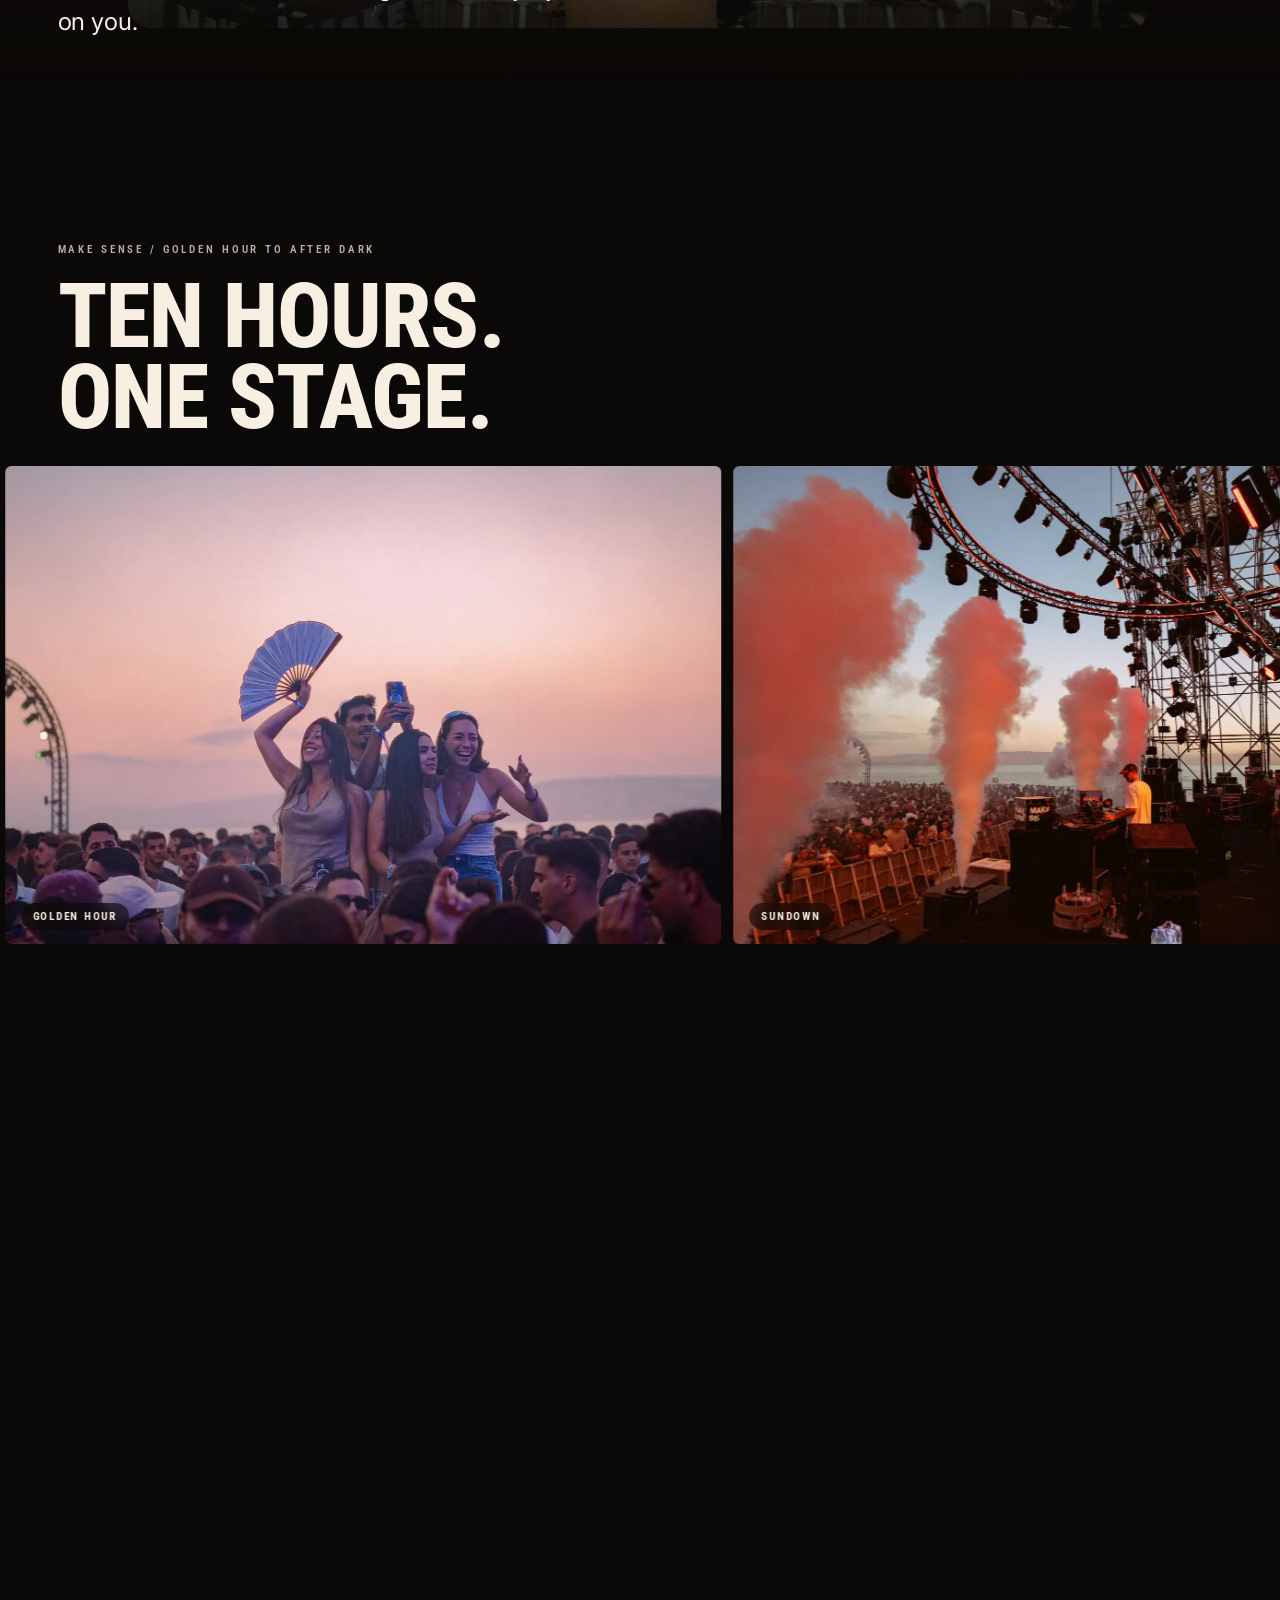
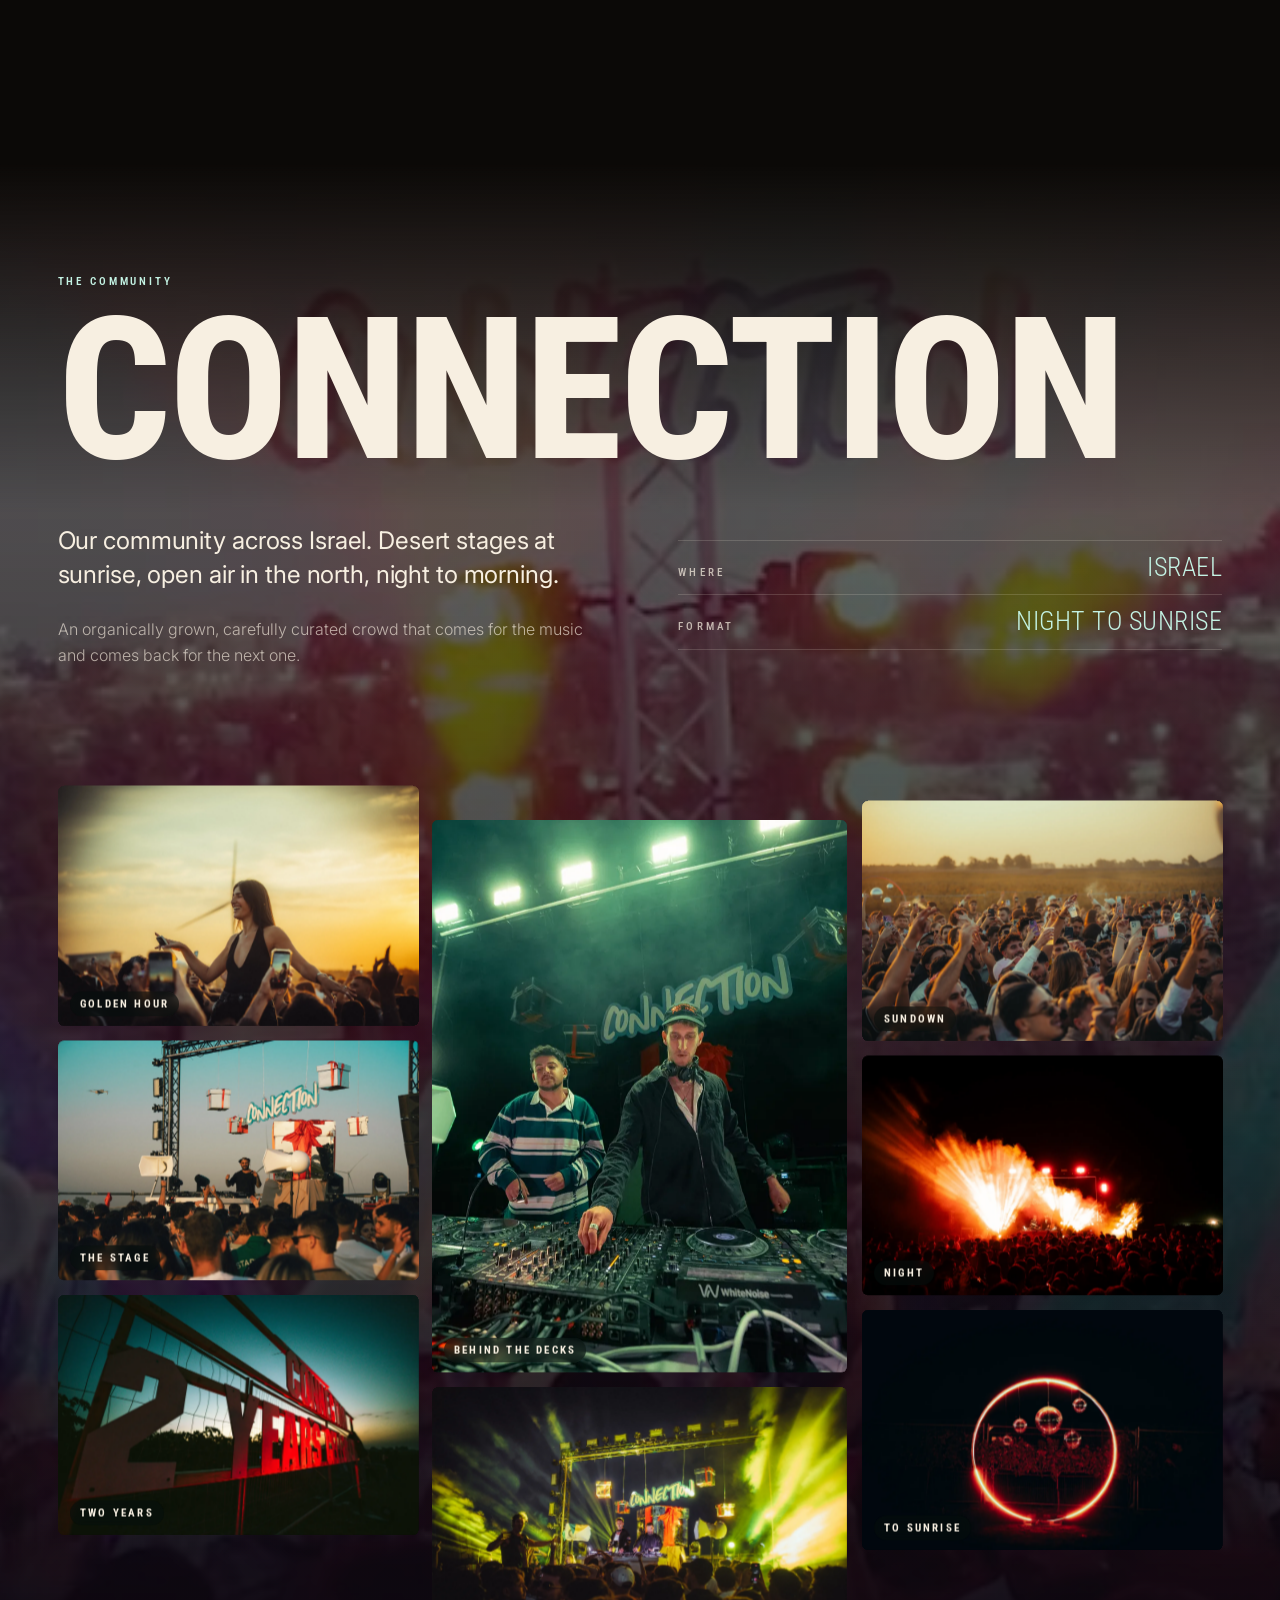
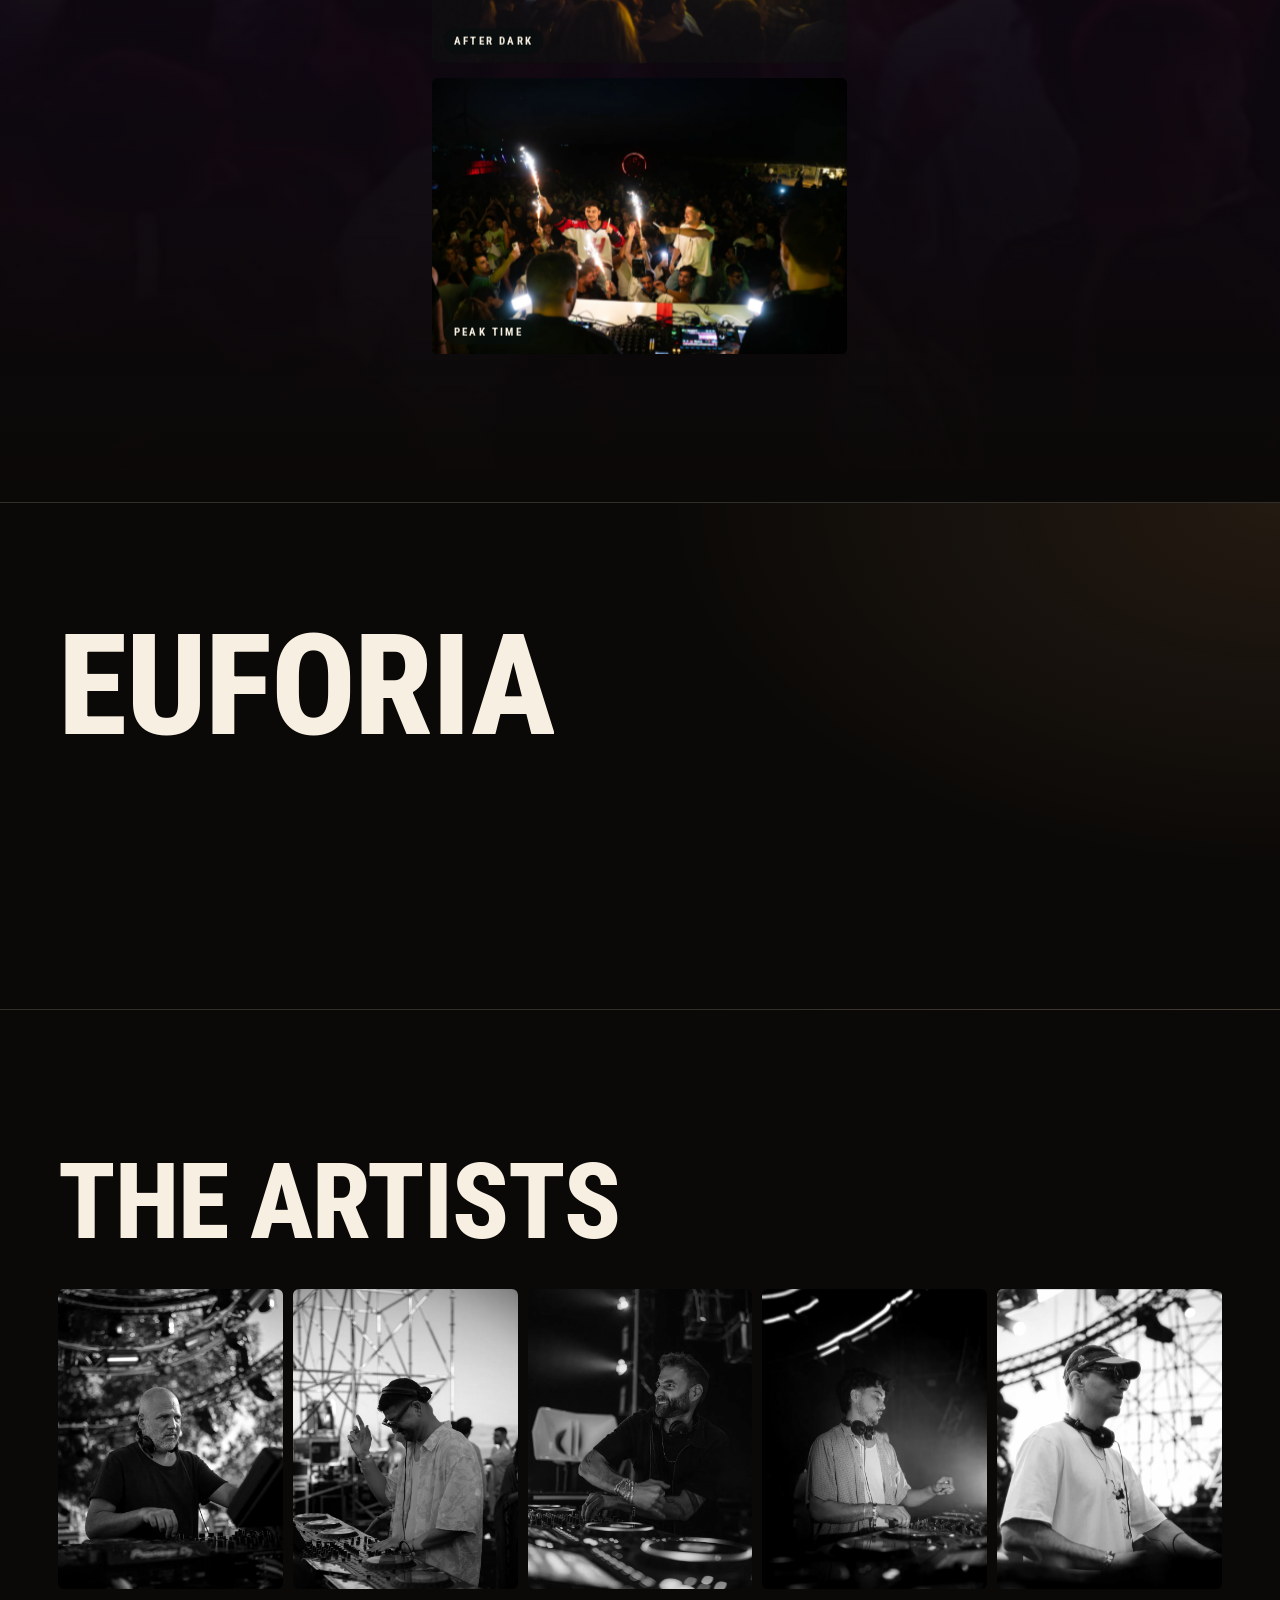
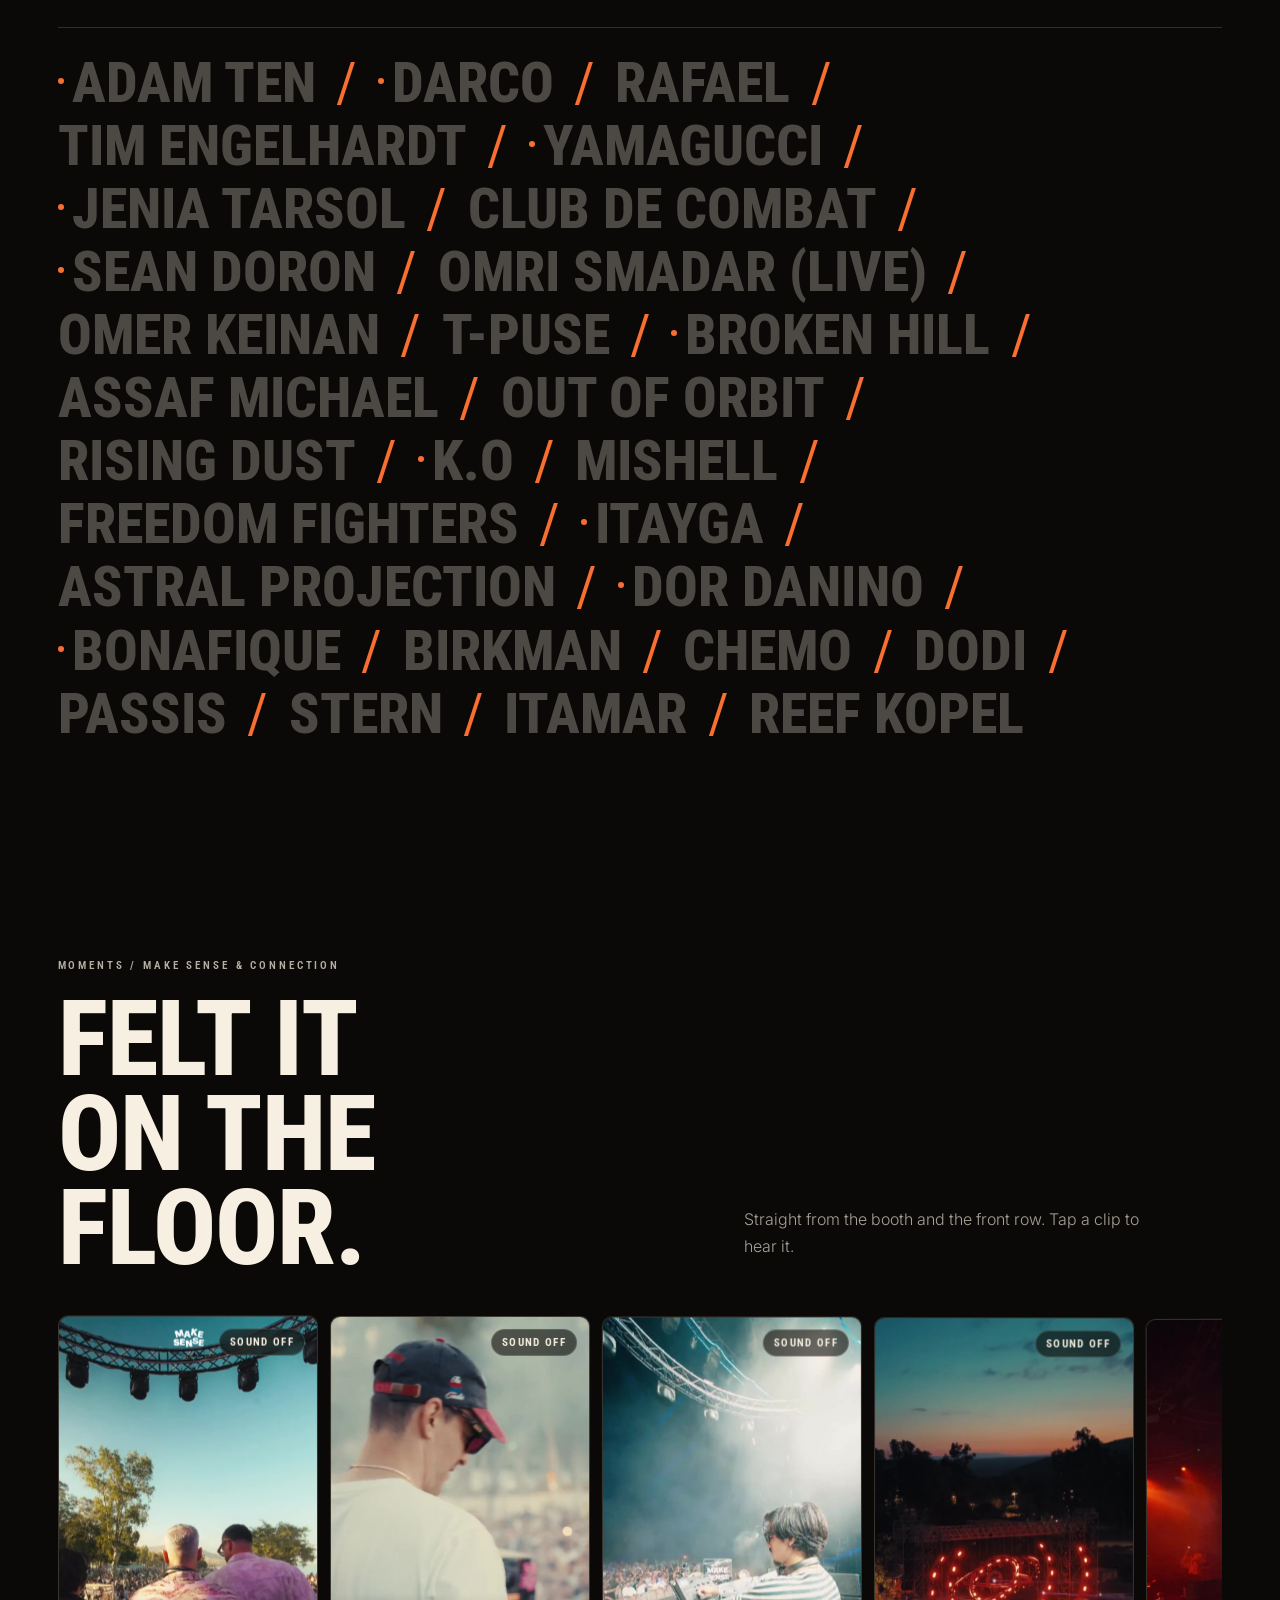
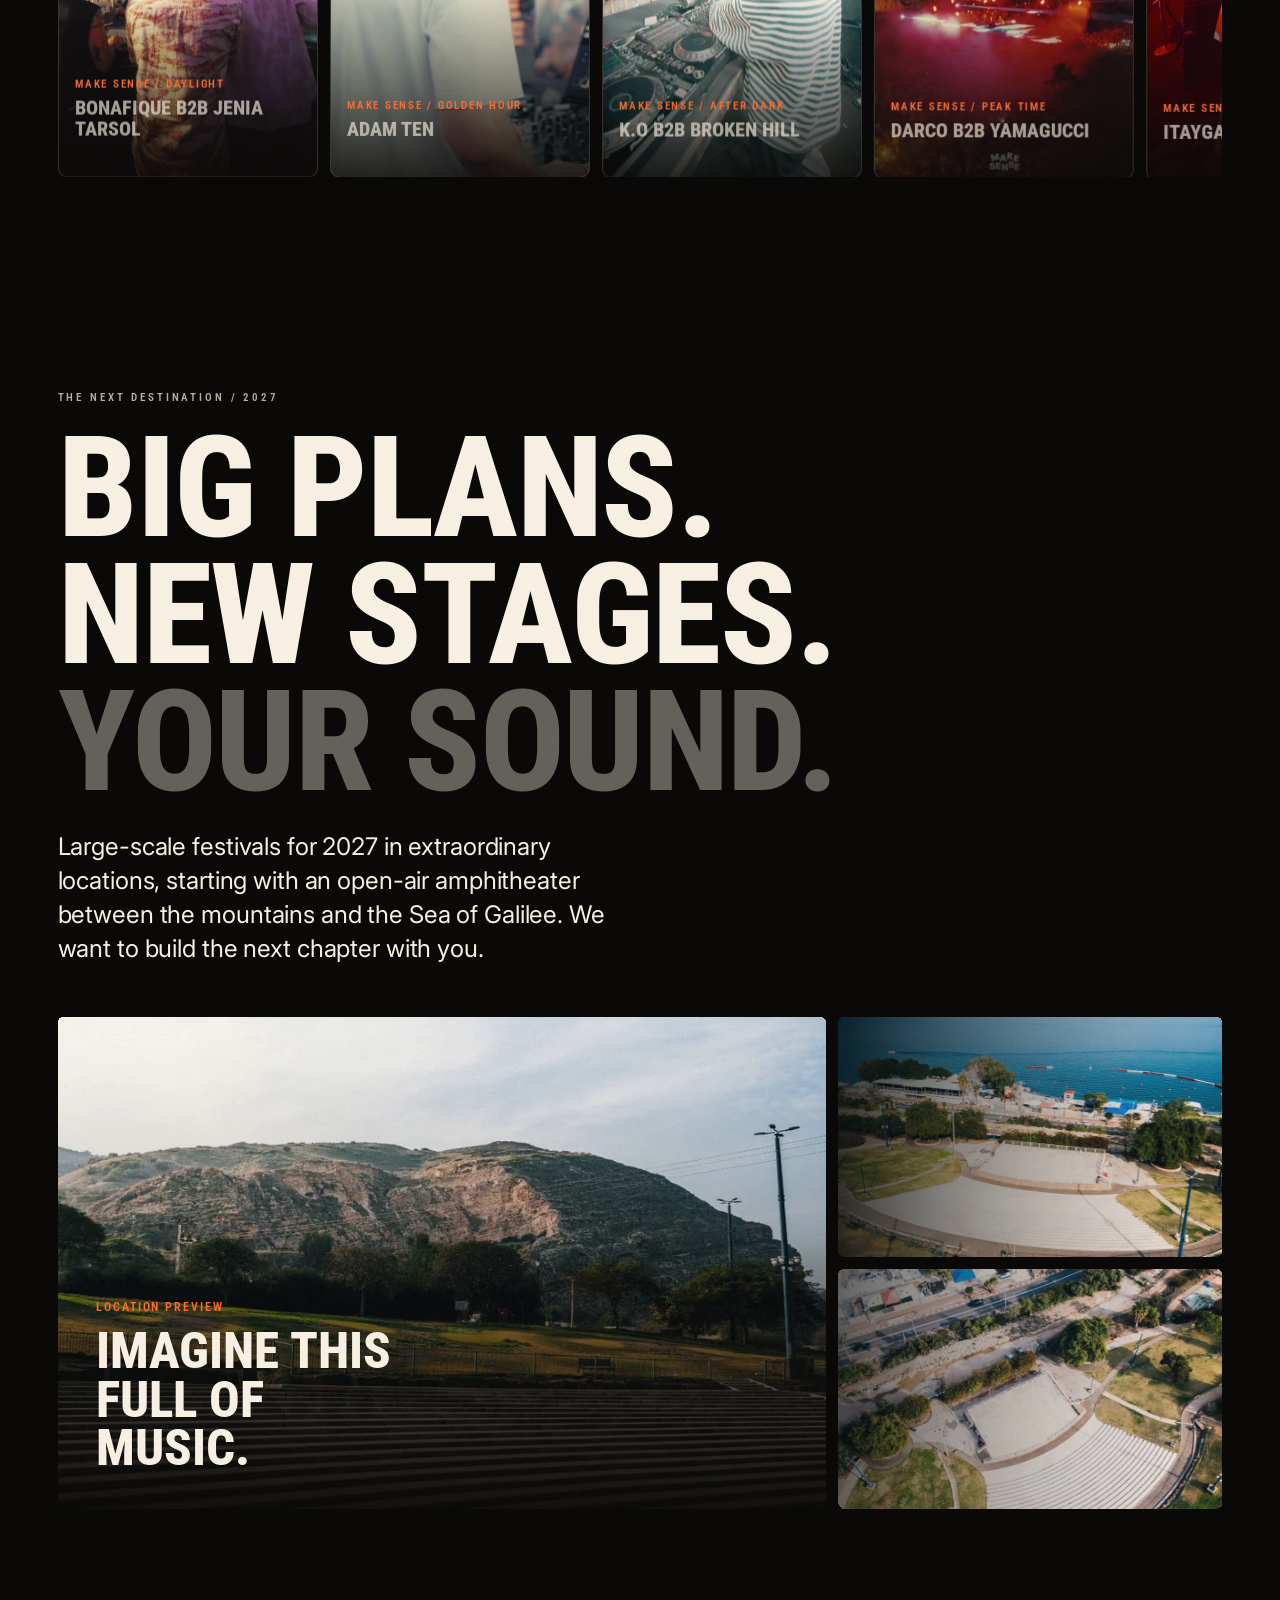
==== commit f5337204: "Version-stamp CSS and JS links so browsers always load the latest files" ====
--- a/connection/index.html
+++ b/connection/index.html
@@ -29,9 +29,9 @@
       setTimeout(function () { document.documentElement.classList.remove("motion-pending"); }, 4000);
     }
   </script>
-  <link rel="stylesheet" href="styles.css">
-  <link rel="stylesheet" href="motion.css">
-  <link rel="stylesheet" href="wow.css">
+  <link rel="stylesheet" href="styles.css?v=202611170541">
+  <link rel="stylesheet" href="motion.css?v=202611170541">
+  <link rel="stylesheet" href="wow.css?v=202611170541">
 </head>
 <body>
 
@@ -327,11 +327,11 @@
     </div>
   </footer>
 
-  <script src="vendor/gsap.min.js" defer></script>
-  <script src="vendor/ScrollTrigger.min.js" defer></script>
-  <script src="vendor/lenis.min.js" defer></script>
-  <script src="main.js" defer></script>
-  <script src="motion.js" defer></script>
-  <script src="wow.js" defer></script>
+  <script src="vendor/gsap.min.js?v=202611170541" defer></script>
+  <script src="vendor/ScrollTrigger.min.js?v=202611170541" defer></script>
+  <script src="vendor/lenis.min.js?v=202611170541" defer></script>
+  <script src="main.js?v=202611170541" defer></script>
+  <script src="motion.js?v=202611170541" defer></script>
+  <script src="wow.js?v=202611170541" defer></script>
 </body>
 </html>
